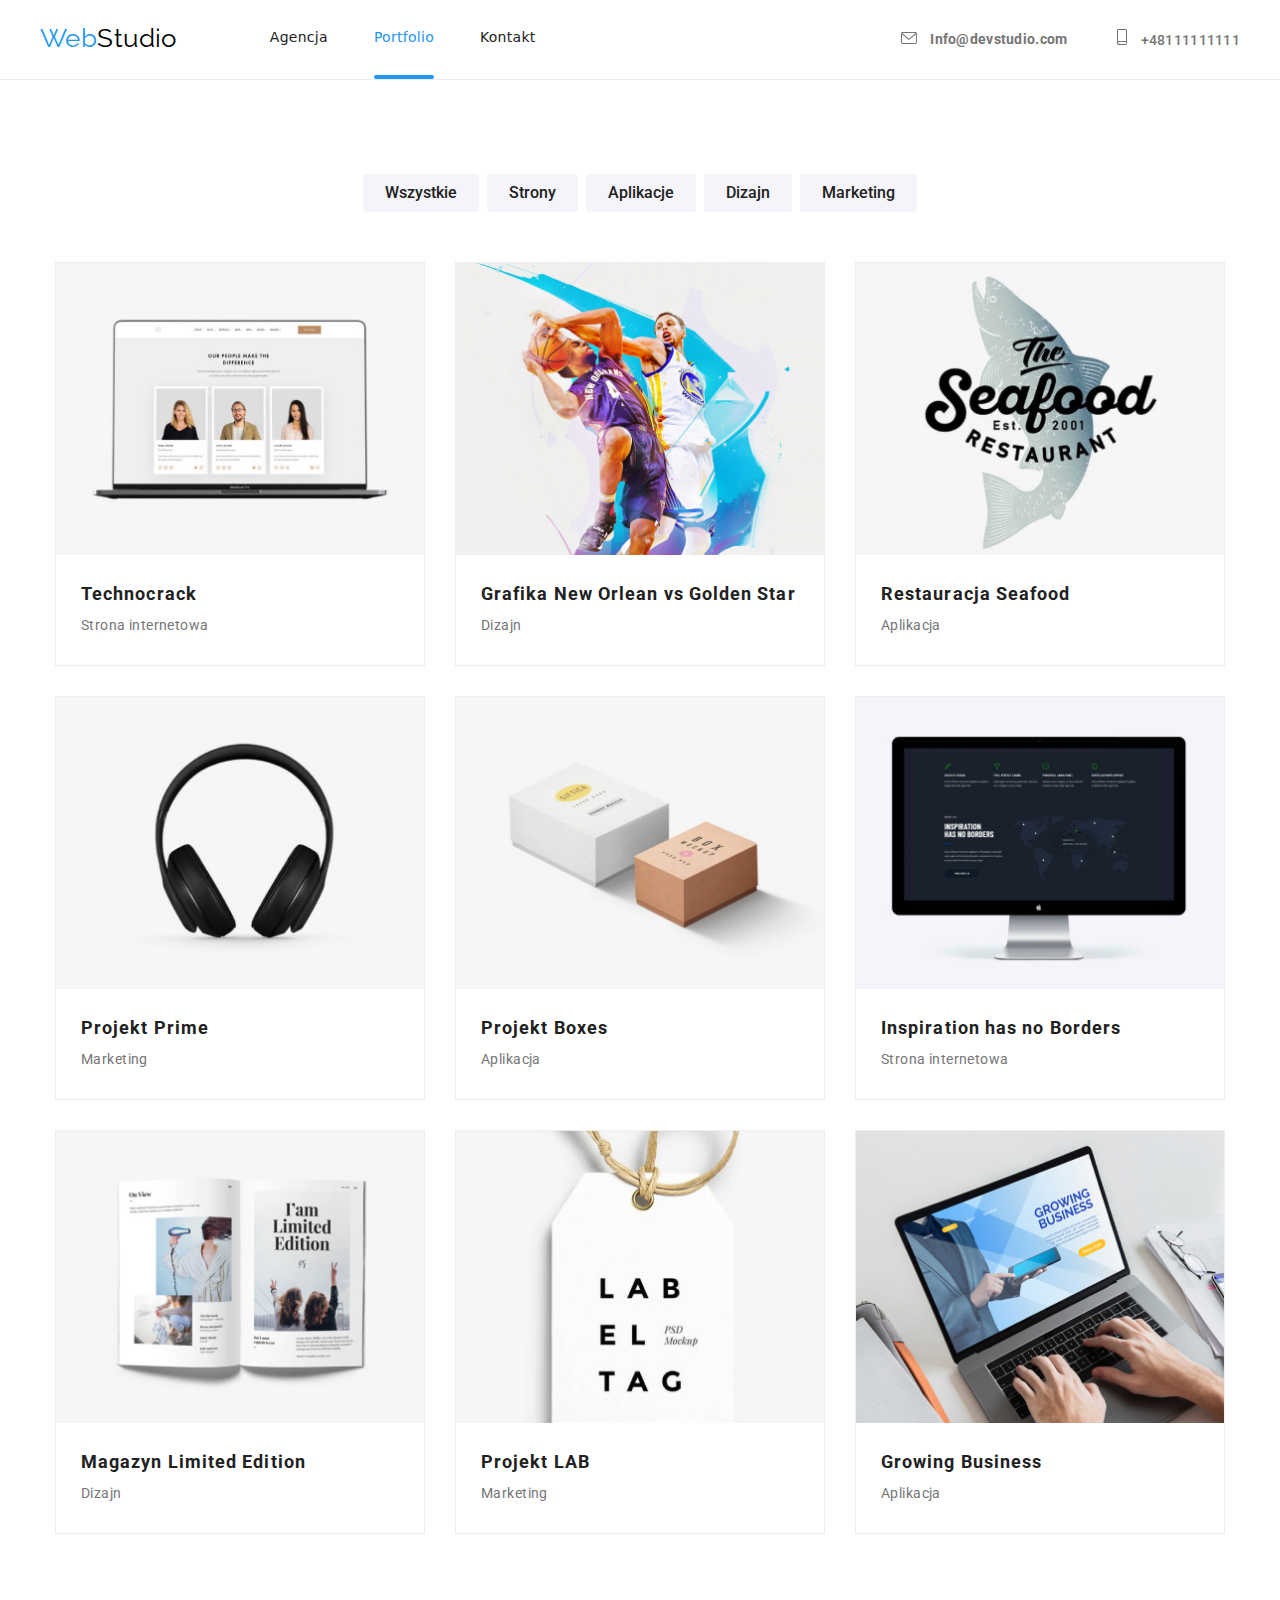
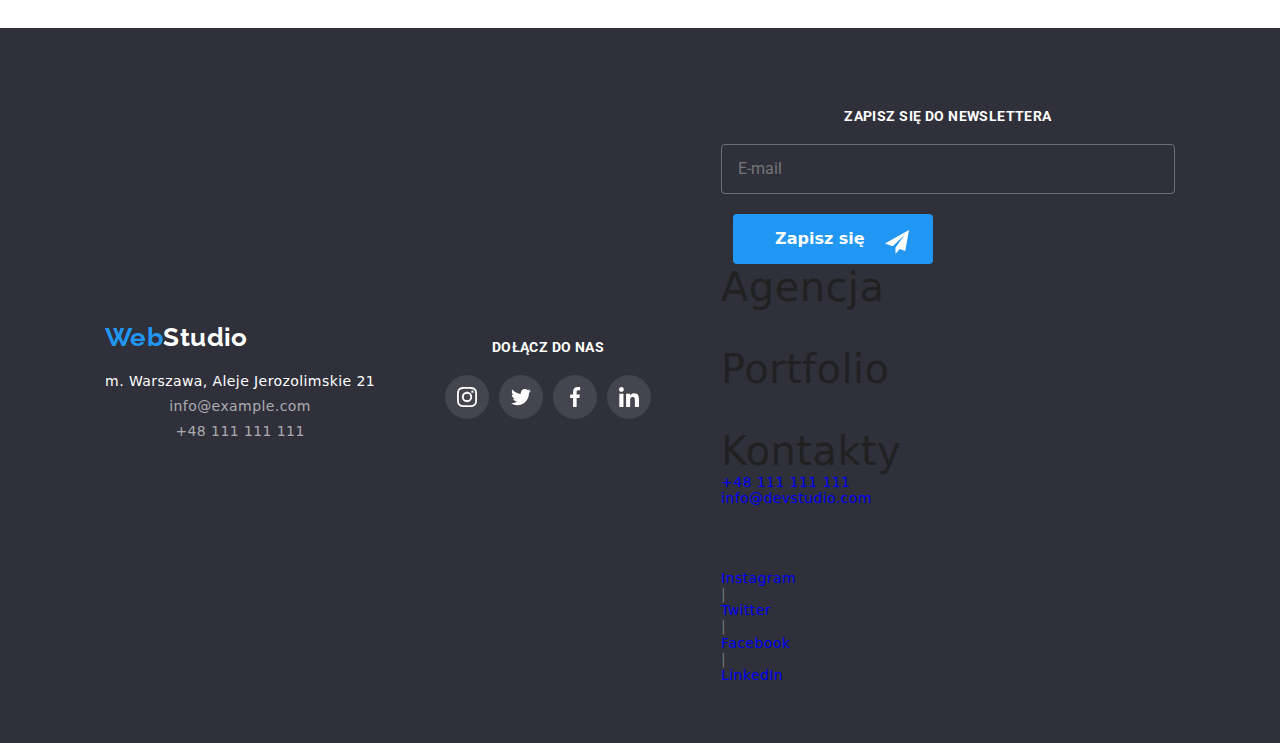
==== portfolio.html @ 3f510913 "upload" ====
<!DOCTYPE html>
<html lang="pl-PL">
  <head>
    <meta charset="UTF-8" />
    <meta http-equiv="X-UA-Compatible" content="IE=edge" />
    <meta name="viewport" content="width=device-width, initial-scale=1.0" />
  <link href="./public/css/main.min.css" rel="stylesheet" />
    <link href="./css/modern-normalize.css" rel="stylesheet" />
    <link
    href="https://fonts.googleapis.com/css2?family=Raleway:wght@700&family=Roboto:wght@400;500;700;900&display=swap"
    rel="stylesheet"
  />
  <link rel="preconnect" href="https://fonts.googleapis.com" />
    <link rel="preconnect" href="https://fonts.gstatic.com" crossorigin />
  
  <title>WebStudio</title>

</head>
<body>
  <div>
   <header class="container header">   
    <a href="index.html" class="header__logo"
      ><span class="header__logo-color">Web</span>Studio</a>
      <nav>
      <ul class="header__nav">
    <li>
      <a href="index.html" class="header__nav-color">Agencja</a>
     </li>
     <li>
      <a href="portfolio.html" class="header__nav-color header__active">Portfolio</a>
     </li>
     <li>
      <a href="kontakt.html" class="header__nav-color">Kontakt</a>
     </li>
    </ul>
  </nav>

   <ul class="header__contact">
    <li>
      <b>
        <a href="mailto:" Info@devstudio.com class="header__contact-color">
      <svg class="icon__logo"  width="16" height="12">
      <use xlink:href="./images/icons.svg#email-logo" >
      </use>
    </svg> Info@devstudio.com</a></b>
       </li>
       <li><a href=tel:+48111111111 class="header__contact-color">
        <svg class="icon__logo"  width="10" height="16" >
        <use xlink:href="./images/icons.svg#smartphone-logo"></use>
      </svg> +48111111111</a>
       </li>
    </ul>
 
    <button 
    class="header__mobile js-open-menu"
    aria-expanded="false"
    aria-controls="mobile-menu">
      <svg class="header__mobile-menu">
        <use
          xlink:href="./images/icons.svg#mobile-menu"
          width="24"
          height="16 "
        ></use>
      </svg>
    </button> 
  </div>
  </header>

<div class="header-line-border"></div>
      <main>
        <ul class="buttons">
            <li>
               <button type="button" class="buttons__style">Wszystkie</button>
            </li>
                <li>
                  <button type="button" class="buttons__style">Strony</button>
                 </li>
                 <li>
                  <button type="button" class="buttons__style">Aplikacje</button>
                 </li>
                 <li>
                  <button type="button" class="buttons__style">Dizajn</button>
                 </li>
                 <li>
                  <button type="button" class="buttons__style">Marketing</button>
                   </li>
                   </ul>
                  </div>
<div class="container">
  <ul class="project">
   <li class="project__item">
   <div class="description-hidden">
    <div class="description-slidein">
      <p>Technocrack jest popularną<br> platformą wykorzystywaną do<br> rozpowszechniania koronawirusa.<br>
         Firmy wykorzystują tę platformę do<br> celów szpiegowskich i ataków na<br> niezabezpieczone serwery<br>
          konkurencji </p>
    </div>
  </div>
    <img src=images/port1.jpg alt="technocrack" >
    <div class="project__style">
    <h4 class="project__name">Technocrack</h4>
            <p class="project__text">Strona internetowa</p></div>
  </li>
   <li class="project__item">
    <div class="description-hidden">
      <div class="description-slidein">
        <p>Technocrack jest popularną<br> platformą wykorzystywaną do<br> rozpowszechniania koronawirusa.<br>
           Firmy wykorzystują tę platformę do<br> celów szpiegowskich i ataków na<br> niezabezpieczone serwery<br>
            konkurencji </p>
      </div>
    </div>
    <img src=images/port2.jpg alt="grafika">
    <div class="project__style">
    <h4 class="project__name">Grafika New Orlean vs Golden Star</h4>
    <p class="project__text">Dizajn</p>
  </div>
  </li>
   <li class="project__item">
    <div class="description-hidden">
      <div class="description-slidein">
        <p>Technocrack jest popularną<br> platformą wykorzystywaną do<br> rozpowszechniania koronawirusa.<br>
           Firmy wykorzystują tę platformę do<br> celów szpiegowskich i ataków na<br> niezabezpieczone serwery<br>
            konkurencji </p>
      </div>
    </div>
    <img src=images/port3.jpg alt="restauracja">
    <div class="project__style">
    <h4 class="project__name">Restauracja Seafood</h4>
    <p class="project__text">Aplikacja<p></div>
  </li>
   <li class="project__item">
    <div class="description-hidden">
      <div class="description-slidein">
        <p>Technocrack jest popularną<br> platformą wykorzystywaną do<br> rozpowszechniania koronawirusa.<br>
           Firmy wykorzystują tę platformę do<br> celów szpiegowskich i ataków na<br> niezabezpieczone serwery<br>
            konkurencji </p>
      </div>
    </div>
    <img src=images/port4.jpg alt="project-prime">
    <div class="project__style">
    <h4 class="project__name">Projekt Prime</h4>
     <p class="project__text">Marketing</p></div>
  </li>
   <li class="project__item">
    <div class="description-hidden">
      <div class="description-slidein">
        <p>Technocrack jest popularną<br> platformą wykorzystywaną do<br> rozpowszechniania koronawirusa.<br>
           Firmy wykorzystują tę platformę do<br> celów szpiegowskich i ataków na<br> niezabezpieczone serwery<br>
            konkurencji </p>
      </div>
    </div>
    <img src=images/port5.jpg alt="project-box">
    <div class="project__style">
    <h4 class="project__name">Projekt Boxes</h4>
    <p class="project__text">Aplikacja</p></div>
  </li>
   <li class="project__item">
    <div class="description-hidden">
      <div class="description-slidein">
        <p>Technocrack jest popularną<br> platformą wykorzystywaną do<br> rozpowszechniania koronawirusa.<br>
           Firmy wykorzystują tę platformę do<br> celów szpiegowskich i ataków na<br> niezabezpieczone serwery<br>
            konkurencji </p>
      </div>
    </div>
    <img src=images/port6.jpg alt="inspiration">
    <div class="project__style">
    <h4 class="project__name">Inspiration has no Borders</h4>
    <p class="project__text">Strona internetowa</p></div>
  </li>
   <li class="project__item">
    <div class="description-hidden">
      <div class="description-slidein">
        <p>Technocrack jest popularną<br> platformą wykorzystywaną do<br> rozpowszechniania koronawirusa.<br>
           Firmy wykorzystują tę platformę do<br> celów szpiegowskich i ataków na<br> niezabezpieczone serwery<br>
            konkurencji </p>
      </div>
    </div>
    <img src=images/port7.jpg alt="magazyn">
    <div class="project__style">
    <h4  class="project__name">Magazyn Limited Edition</h4>
    <p class="project__text">Dizajn</p>
  </div>
  </li>
   <li class="project__item">
    <div class="description-hidden">
      <div class="description-slidein">
        <p>Technocrack jest popularną<br> platformą wykorzystywaną do<br> rozpowszechniania koronawirusa.<br>
           Firmy wykorzystują tę platformę do<br> celów szpiegowskich i ataków na<br> niezabezpieczone serwery<br>
            konkurencji </p>
      </div>
    </div>
    <img src=images/port8.jpg alt="project-lab">
    <div class="project__style">
    <h4 class="project__name">Projekt LAB</h4>
    <p class="project__text">Marketing<p></div>
  </li>
   <li class="project__item">
    <div class="description-hidden">
      <div class="description-slidein">
        <p>Technocrack jest popularną<br> platformą wykorzystywaną do<br> rozpowszechniania koronawirusa.<br>
           Firmy wykorzystują tę platformę do<br> celów szpiegowskich i ataków na<br> niezabezpieczone serwery<br>
            konkurencji </p>
      </div>
    </div>
    <img src=images/port9.jpg alt="bussines">
    <div class="project__style">
    <h4 class="project__name">Growing Business</h4>
    <p class="project__text">Aplikacja</p></div>
  </li>
  </ul>
</div>
</main>                   


<footer>
  <div class="container footer">
    <div>
  <a href="index.html" class="footer__logo"><span class="footer__logo-color">Web</span>Studio</a>
     <adress class="footer__adress">
      <p> m. Warszawa, Aleje Jerozolimskie 21</p>
      <ul class="footer__links">
    <li><a href="mailto:info@example.com" class="footer__link"> info@example.com</a></li>
    <li><a href=tel:+48111111111 class="footer__link">+48 111 111 111</a> </li>
  </ul>
  </adress> 
</div>

<div>
  <h4 class="footer__heading">Dołącz do nas</h4>
  <ul class="footer__icons">
    <li>
      <a href="#">
      <svg class="footer__icon">
        <use
          xlink:href="./images/icons.svg#instagram-logo"
          width="20"
          height="20"
          x="12"
          y="12"
        ></use>
      </svg>
      </a>
    </li>
    <li>
      <a href="#">
      <svg class="footer__icon">
        <use
          xlink:href="./images/icons.svg#twitter-logo"
          width="20"
          height="20"
          x="12"
          y="12"
        ></use>
      </svg>
    </a>
    </li>
    <li>
      <a href="#">
      <svg class="footer__icon">
        <use
          xlink:href="./images/icons.svg#facebook-logo"
          width="20"
          height="20"
          x="12"
          y="12"
        ></use>
      </svg>
    </a>
    </li>
    <li>
      <a href="#">
      <svg class="footer__icon">
        <use
          xlink:href="./images/icons.svg#linkin-logo"
          width="20"
          height="20"
          x="12"
          y="12"
        ></use>
      </svg>
    </a>
    </li>
  </ul>
</div>


<div>
  <h4 class="footer__heading"> Zapisz się do newslettera</h4>
  
  <input type="text" class="footer__sign-up" placeholder="E-mail" />
  <button type="submit" class="footer__button">
    Zapisz się
    <svg class="footer__button-icon">
      <use
        xlink:href="./images/icons.svg#send"
        width="24"
        height="24"
        x="20"
        y="0"
      ></use>
    </svg>
  </button>

  <ul class="mobile__menu">
    <li><a href="./index.html" class="mobile__menu-link">Agencja</a></li>
    <li><a href="./portfolio.html" class="mobile__menu-link">Portfolio</a></li>
    <li><a href="./contacts.html" class="mobile__menu-link">Kontakty</a></li>
  </ul>
  <div class="mobile__links">
    <ul class="mobile__contacts">
      <li><a href="tel:+48111111111" class="mobile__contacts-phone">+48 111 111 111</a></li>
      <li><a href="mailto:info@devstudio.com" class="mobile__contacts-email">info@devstudio.com</a></li>
    </ul>
    <ul class="mobile__socials">
      <li><a href="https://instagram.com" class="mobile__socials-link">Instagram</a></li>
      <li class="mobile__socials-link">|</li>
      <li><a href="https://twitter.com" class="mobile__socials-link">Twitter</a></li>
      <li class="mobile__socials-link">|</li>
      <li><a href="https://facebook.com" class="mobile__socials-link">Facebook</a></li>
      <li class="mobile__socials-link">|</li>
      <li><a href="https://linkedin.com" class="mobile__socials-link">LinkedIn</a></li>
    </ul> 
</div>
</div>

</footer>
<script defer src="js/mobile-menu.js"></script>
  </body>
</html>
---- public/css/main.min.css ----
*{margin:0;padding:0;list-style:none;text-decoration:none;-webkit-box-sizing:border-box;box-sizing:border-box}.header{display:-webkit-box;display:-ms-flexbox;display:flex;-webkit-box-align:center;-ms-flex-align:center;align-items:center;-webkit-box-pack:justify;-ms-flex-pack:justify;justify-content:space-between;padding:16px 23px 16px 15px}.header__logo{font-family:"Raleway",sans-serif;font-size:26px;color:#000}.header__logo-color{color:#2196f3}.header__nav{display:none}.header__contact{display:none}.header__mobile{display:-webkit-box;display:-ms-flexbox;display:flex;-webkit-box-align:center;-ms-flex-align:center;align-items:center;-webkit-box-pack:center;-ms-flex-pack:center;justify-content:center;background-color:#fff;border:none}.header__mobile-menu{width:24px;height:16px}.header__mobile:hover,.header__mobile:focus{fill:#2196f3}@media(min-width: 768px){.header{width:100%;display:-webkit-box;display:-ms-flexbox;display:flex;-webkit-box-orient:horizontal;-webkit-box-direction:normal;-ms-flex-direction:row;flex-direction:row;padding:26px 15px;-webkit-box-align:center;-ms-flex-align:center;align-items:center;-webkit-box-pack:justify;-ms-flex-pack:justify;justify-content:space-between;margin:0}.header__mobile{display:none}.header__nav{display:-webkit-box;display:-ms-flexbox;display:flex;-webkit-box-orient:horizontal;-webkit-box-direction:normal;-ms-flex-direction:row;flex-direction:row;-webkit-box-pack:justify;-ms-flex-pack:justify;justify-content:space-between;font-weight:500;letter-spacing:.02em;line-height:1.2;width:80%}.header__nav-color{color:#212121;-webkit-transition:250ms cubic-bezier(0.4, 0, 0.2, 1);transition:250ms cubic-bezier(0.4, 0, 0.2, 1)}.header__nav-color:hover,.header__nav-color :focus{color:#2196f3}.header__nav-size{width:40%}.header__active::after{content:"";display:block;width:100%;height:4px;bottom:0;left:0;background-color:#2196f3;-webkit-transform:translateY(40px);transform:translateY(40px);border-radius:2px}.header__active{color:#2196f3}.header__contact{display:-webkit-box;display:-ms-flexbox;display:flex;-webkit-box-orient:vertical;-webkit-box-direction:normal;-ms-flex-direction:column;flex-direction:column;font-weight:500;letter-spacing:.02em;line-height:1.2;gap:10px;font-family:"Roboto"}.header__contact-color{color:#757575;fill:#757575;-webkit-transition:250ms cubic-bezier(0.4, 0, 0.2, 1);transition:250ms cubic-bezier(0.4, 0, 0.2, 1)}.header__contact-color:hover{color:#2196f3;fill:#2196f3}.header__contact svg{margin:0 10px 0 0}}@media(min-width: 1200px){.header{display:-webkit-box;display:-ms-flexbox;display:flex;-webkit-box-orient:horizontal;-webkit-box-direction:normal;-ms-flex-direction:row;flex-direction:row;gap:93px;padding:24px 0 25px 0;-webkit-box-align:center;-ms-flex-align:center;align-items:center;-webkit-box-pack:center;-ms-flex-pack:center;justify-content:center}.header__mobile{display:none}.header__nav{display:-webkit-box;display:-ms-flexbox;display:flex;-webkit-box-orient:horizontal;-webkit-box-direction:normal;-ms-flex-direction:row;flex-direction:row;font-weight:500;letter-spacing:.02em;line-height:1.2;gap:46px;margin:0;width:254px}.header__nav-color{color:#212121;-webkit-transition:250ms cubic-bezier(0.4, 0, 0.2, 1);transition:250ms cubic-bezier(0.4, 0, 0.2, 1)}.header__nav-color:hover,.header__nav-color :focus{color:#2196f3}.header__active::after{content:"";display:block;width:100%;height:4px;bottom:0;left:0;background-color:#2196f3;-webkit-transform:translateY(30px);transform:translateY(30px);border-radius:2px}.header__active{color:#2196f3}.header__contact{display:-webkit-box;display:-ms-flexbox;display:flex;-webkit-box-orient:horizontal;-webkit-box-direction:normal;-ms-flex-direction:row;flex-direction:row;font-weight:500;-webkit-box-align:center;-ms-flex-align:center;align-items:center;-webkit-box-pack:center;-ms-flex-pack:center;justify-content:center;gap:50px;margin-left:auto;font-family:"Roboto"}}.section{background-image:url("https://raw.githubusercontent.com/SylwiaFlorek/goit-markup-hw-04/main/images/background.jpg");background-color:rgba(47,48,58,.4);background-blend-mode:difference;background-position:center;background-repeat:no-repeat;width:100%;background-size:cover}.section__container{display:-webkit-box;display:-ms-flexbox;display:flex;-webkit-box-pack:center;-ms-flex-pack:center;justify-content:center;-webkit-box-align:center;-ms-flex-align:center;align-items:center;-webkit-box-orient:vertical;-webkit-box-direction:normal;-ms-flex-direction:column;flex-direction:column;padding:118px 0;gap:30px}.section__heading{font-size:26px;color:#fff;letter-spacing:.06em;font-weight:900;text-align:center;line-height:1.364}.section__button{background-color:#2196f3;border-radius:4px;color:#fff;width:200px;height:50px;cursor:pointer;border:none;font-family:"Roboto",sans-serif;font-size:16px;font-weight:700;letter-spacing:.06em}.section__button:hover{background-color:#2196f3;cursor:pointer;-webkit-box-shadow:0px 1px 3px rgba(197,197,197,.12),0px 1px 1px #c5c5c5,0px 2px 1px rgba(197,197,197,.2);box-shadow:0px 1px 3px rgba(197,197,197,.12),0px 1px 1px #c5c5c5,0px 2px 1px rgba(197,197,197,.2)}.section__button:active{-webkit-box-shadow:inset 1px 1px 1px 1px rgba(0,0,0,.3);box-shadow:inset 1px 1px 1px 1px rgba(0,0,0,.3)}@media(min-width: 768px){.section{background-image:url("https://raw.githubusercontent.com/SylwiaFlorek/goit-markup-hw-04/main/images/background.jpg");background-color:rgba(47,48,58,.4);background-blend-mode:difference;background-position:center;background-repeat:no-repeat;width:100%;background-size:cover}.section__container{display:-webkit-box;display:-ms-flexbox;display:flex;-webkit-box-pack:center;-ms-flex-pack:center;justify-content:center;-webkit-box-align:center;-ms-flex-align:center;align-items:center;-webkit-box-orient:vertical;-webkit-box-direction:normal;-ms-flex-direction:column;flex-direction:column;padding:200px 0;gap:30px;width:100%}.section__heading{font-size:44px;color:#fff;letter-spacing:.06em;font-weight:900;text-align:center;line-height:1.364}.section__button{background-color:#2196f3;border-radius:4px;color:#fff;width:200px;height:50px;cursor:pointer;border:none;font-family:"Roboto",sans-serif;font-size:16px;font-weight:700;letter-spacing:.06em}.section__button:hover{background-color:#2196f3;cursor:pointer;-webkit-box-shadow:0px 1px 3px rgba(197,197,197,.12),0px 1px 1px #c5c5c5,0px 2px 1px rgba(197,197,197,.2);box-shadow:0px 1px 3px rgba(197,197,197,.12),0px 1px 1px #c5c5c5,0px 2px 1px rgba(197,197,197,.2)}.section__button:active{-webkit-box-shadow:inset 1px 1px 1px 1px rgba(0,0,0,.3);box-shadow:inset 1px 1px 1px 1px rgba(0,0,0,.3)}}@media(min-width: 1200px){.section{background-image:url("https://raw.githubusercontent.com/SylwiaFlorek/goit-markup-hw-04/main/images/background.jpg");background-color:rgba(47,48,58,.4);background-blend-mode:difference;background-position:center;background-repeat:no-repeat;width:100%;background-size:cover}.section__container{display:-webkit-box;display:-ms-flexbox;display:flex;-webkit-box-pack:center;-ms-flex-pack:center;justify-content:center;-webkit-box-align:center;-ms-flex-align:center;align-items:center;-webkit-box-orient:vertical;-webkit-box-direction:normal;-ms-flex-direction:column;flex-direction:column;padding:200px 0;gap:30px;width:100%}.section__heading{font-size:44px;color:#fff;letter-spacing:.06em;font-weight:900;text-align:center;line-height:1.364}.section__button{background-color:#2196f3;border-radius:4px;color:#fff;width:200px;height:50px;cursor:pointer;border:none;font-family:"Roboto",sans-serif;font-size:16px;font-weight:700;letter-spacing:.06em}.section__button:hover{background-color:#2196f3;cursor:pointer;-webkit-box-shadow:0px 1px 3px rgba(197,197,197,.12),0px 1px 1px #c5c5c5,0px 2px 1px rgba(197,197,197,.2);box-shadow:0px 1px 3px rgba(197,197,197,.12),0px 1px 1px #c5c5c5,0px 2px 1px rgba(197,197,197,.2)}.section__button:active{-webkit-box-shadow:inset 1px 1px 1px 1px rgba(0,0,0,.3);box-shadow:inset 1px 1px 1px 1px rgba(0,0,0,.3)}}@media(min-width: 480px){.lorem{display:-webkit-box;display:-ms-flexbox;display:flex;-webkit-box-orient:horizontal;-webkit-box-direction:normal;-ms-flex-direction:row;flex-direction:row;display:flex;-webkit-box-pack:center;-ms-flex-pack:center;justify-content:center;-webkit-box-align:center;-ms-flex-align:center;align-items:center;-ms-flex-direction:column;flex-direction:column;gap:30px;padding:60px 15px 60px 15px;justify-content:center;width:100%}.lorem>li{width:100%}.lorem__text{line-height:1.71;text-align:center}.lorem__icon{display:-webkit-box;display:-ms-flexbox;display:flex;-webkit-box-pack:center;-ms-flex-pack:center;justify-content:center;-webkit-box-align:center;-ms-flex-align:center;align-items:center;-webkit-box-orient:horizontal;-webkit-box-direction:normal;-ms-flex-direction:row;flex-direction:row;background-color:#f5f4fa;height:120px;width:100%;border-radius:4px;margin-bottom:30px}.lorem__heading{font-weight:700;color:#212121;font-size:14px;margin:0 0 10px 0;width:100%;text-align:center}}@media(min-width: 768px){.lorem{display:-webkit-box;display:-ms-flexbox;display:flex;-webkit-box-orient:horizontal;-webkit-box-direction:normal;-ms-flex-direction:row;flex-direction:row;gap:30px;padding:94px 0 0 0;-webkit-box-pack:center;-ms-flex-pack:center;justify-content:center;-ms-flex-wrap:wrap;flex-wrap:wrap}.lorem__text{line-height:1.71}.lorem__icon{display:-webkit-box;display:-ms-flexbox;display:flex;-webkit-box-pack:center;-ms-flex-pack:center;justify-content:center;-webkit-box-align:center;-ms-flex-align:center;align-items:center;-webkit-box-orient:horizontal;-webkit-box-direction:normal;-ms-flex-direction:row;flex-direction:row;background-color:#f5f4fa;height:120px;width:354px;border-radius:4px;margin-bottom:30px}.lorem>li{-ms-flex-preferred-size:calc((100% - 120px)/2);flex-basis:calc((100% - 120px)/2)}.lorem__heading{font-weight:700;color:#212121;font-size:14px;margin:0 0 10px 0}}@media(min-width: 1200px){.lorem{display:-webkit-box;display:-ms-flexbox;display:flex;-webkit-box-orient:horizontal;-webkit-box-direction:normal;-ms-flex-direction:row;flex-direction:row;gap:30px;padding:94px 0 0 0;-webkit-box-pack:center;-ms-flex-pack:center;justify-content:center}.lorem__text{line-height:1.71}.lorem__icon{display:-webkit-box;display:-ms-flexbox;display:flex;-webkit-box-pack:center;-ms-flex-pack:center;justify-content:center;-webkit-box-align:center;-ms-flex-align:center;align-items:center;-webkit-box-orient:horizontal;-webkit-box-direction:normal;-ms-flex-direction:row;flex-direction:row;background-color:#f5f4fa;height:120px;width:270px;border-radius:4px;margin-bottom:30px}.lorem>li{-ms-flex-preferred-size:calc((100% - 120px)/4);flex-basis:calc((100% - 120px)/4)}.lorem__heading{font-weight:700;color:#212121;font-size:14px;margin:0 0 10px 0}}@media(min-width: 480px){.block{display:-webkit-box;display:-ms-flexbox;display:flex;-webkit-box-pack:center;-ms-flex-pack:center;justify-content:center;-webkit-box-align:center;-ms-flex-align:center;align-items:center;-webkit-box-orient:vertical;-webkit-box-direction:normal;-ms-flex-direction:column;flex-direction:column;padding:60px 0;gap:50px}.block__heading{font-size:36px;color:#212121}.block__background{background-color:#f5f4fa}.mobile-hidden{display:none}}@media(min-width: 768px){.block{display:-webkit-box;display:-ms-flexbox;display:flex;-webkit-box-pack:center;-ms-flex-pack:center;justify-content:center;-webkit-box-align:center;-ms-flex-align:center;align-items:center;-webkit-box-orient:vertical;-webkit-box-direction:normal;-ms-flex-direction:column;flex-direction:column;padding:94px 0;gap:50px}.block__background{background-color:#f5f4fa}.block__heading{font-size:36px;color:#212121}.job{display:-webkit-box;display:-ms-flexbox;display:flex;-webkit-box-pack:center;-ms-flex-pack:center;justify-content:center;-webkit-box-align:center;-ms-flex-align:center;align-items:center;-webkit-box-orient:horizontal;-webkit-box-direction:normal;-ms-flex-direction:row;flex-direction:row;gap:30px}.job__item{height:294px;width:370px}.job__images{position:relative;margin:10px;border-radius:4px;overflow:hidden;-webkit-box-shadow:0px 2px 1px -1px rgba(0,0,0,.2),0px 1px 1px 0px rgba(0,0,0,.14),0px 1px 3px 0px rgba(0,0,0,.12);box-shadow:0px 2px 1px -1px rgba(0,0,0,.2),0px 1px 1px 0px rgba(0,0,0,.14),0px 1px 3px 0px rgba(0,0,0,.12)}}@media(min-width: 1200px){.block{display:-webkit-box;display:-ms-flexbox;display:flex;-webkit-box-pack:center;-ms-flex-pack:center;justify-content:center;-webkit-box-align:center;-ms-flex-align:center;align-items:center;-webkit-box-orient:vertical;-webkit-box-direction:normal;-ms-flex-direction:column;flex-direction:column;padding:94px 0;gap:50px}.block__background{background-color:#f5f4fa}.block__heading{font-family:"Roboto",sans-serif;font-size:36px;padding-bottom:50px;text-align:center;font-size:700;color:#212121}.mobile-hidden{display:-webkit-box;display:-ms-flexbox;display:flex}.job{display:-webkit-box;display:-ms-flexbox;display:flex;-webkit-box-pack:center;-ms-flex-pack:center;justify-content:center;-webkit-box-align:center;-ms-flex-align:center;align-items:center;-webkit-box-orient:horizontal;-webkit-box-direction:normal;-ms-flex-direction:row;flex-direction:row;gap:30px;padding-left:0}.job__item{list-style-type:none;width:370px;height:294px;display:-webkit-box;display:-ms-flexbox;display:flex}.job__images{height:294px;width:370px}.job__images>.job__text{color:#fff;font-weight:700;background-color:rgba(47,48,58,.8);height:70px;text-align:center;position:relative;text-transform:uppercase;padding:27px 0;top:-72px}img{display:block;max-width:100%;height:auto}}.social{background-color:#f5f4fa;padding:94px 0}.social__list{display:-webkit-box;display:-ms-flexbox;display:flex;-webkit-box-pack:center;-ms-flex-pack:center;justify-content:center;-webkit-box-align:center;-ms-flex-align:center;align-items:center;-webkit-box-orient:vertical;-webkit-box-direction:normal;-ms-flex-direction:column;flex-direction:column;gap:30px;padding:0 15px}.social__item{width:450px;height:460px}.social__images{display:-webkit-box;display:-ms-flexbox;display:flex;-webkit-box-pack:center;-ms-flex-pack:center;justify-content:center;-webkit-box-align:center;-ms-flex-align:center;align-items:center;-webkit-box-orient:vertical;-webkit-box-direction:normal;-ms-flex-direction:column;flex-direction:column;text-align:center;background-color:#fff;-webkit-box-shadow:0px 1px 3px rgba(0,0,0,.12),0px 1px 1px rgba(0,0,0,.14),0px 2px 1px rgba(0,0,0,.2);box-shadow:0px 1px 3px rgba(0,0,0,.12),0px 1px 1px rgba(0,0,0,.14),0px 2px 1px rgba(0,0,0,.2);border-radius:0px 0px 4px 4px}.social__name{margin:30px 0 10px 0;line-height:1.1875;font-size:16px;font-weight:500;color:#212121}.social__text{line-height:1.1875;font-size:16px;margin:0 0 16px 0}.social__icons{display:-webkit-box;display:-ms-flexbox;display:flex;gap:10px;margin-bottom:30px}.social__icon{width:44px;height:44px;background-color:#fff;border-radius:50%;fill:#afb1b8;-webkit-transition:250ms cubic-bezier(0.4, 0, 0.2, 1);transition:250ms cubic-bezier(0.4, 0, 0.2, 1)}.social__icon:hover,.social__icon :focus{background-color:#2196f3;fill:#fff;cursor:pointer}@media(min-width: 768px){.social{background-color:#f5f4fa;padding:94px 0}.social__list{display:-webkit-box;display:-ms-flexbox;display:flex;-webkit-box-pack:center;-ms-flex-pack:center;justify-content:center;-webkit-box-align:center;-ms-flex-align:center;align-items:center;-webkit-box-orient:horizontal;-webkit-box-direction:normal;-ms-flex-direction:row;flex-direction:row;gap:30px;-ms-flex-wrap:wrap;flex-wrap:wrap}.social__images{display:-webkit-box;display:-ms-flexbox;display:flex;-webkit-box-pack:center;-ms-flex-pack:center;justify-content:center;-webkit-box-align:center;-ms-flex-align:center;align-items:center;-webkit-box-orient:vertical;-webkit-box-direction:normal;-ms-flex-direction:column;flex-direction:column;text-align:center;background-color:#fff;-webkit-box-shadow:0px 1px 3px rgba(0,0,0,.12),0px 1px 1px rgba(0,0,0,.14),0px 2px 1px rgba(0,0,0,.2);box-shadow:0px 1px 3px rgba(0,0,0,.12),0px 1px 1px rgba(0,0,0,.14),0px 2px 1px rgba(0,0,0,.2);border-radius:0px 0px 4px 4px;width:354px}.social__item{width:354px;height:374px}.social__name{margin:30px 0 10px 0;line-height:1.1875;font-size:16px;font-weight:500;color:#212121}.social__text{line-height:1.1875;font-size:16px;margin:0 0 16px 0}.social__icons{display:-webkit-box;display:-ms-flexbox;display:flex;gap:10px;margin-bottom:30px}.social__icon{width:44px;height:44px;background-color:#fff;border-radius:50%;fill:#afb1b8;-webkit-transition:250ms cubic-bezier(0.4, 0, 0.2, 1);transition:250ms cubic-bezier(0.4, 0, 0.2, 1)}.social__icon:hover,.social__icon :focus{background-color:#2196f3;fill:#fff;cursor:pointer}}@media(min-width: 1200px){.social{background-color:#f5f4fa;padding:94px 0}.social__list{display:-webkit-box;display:-ms-flexbox;display:flex;-webkit-box-pack:center;-ms-flex-pack:center;justify-content:center;-webkit-box-align:center;-ms-flex-align:center;align-items:center;-webkit-box-orient:horizontal;-webkit-box-direction:normal;-ms-flex-direction:row;flex-direction:row;gap:30px}.social__item{width:270px;height:260px}.social__images{display:-webkit-box;display:-ms-flexbox;display:flex;-webkit-box-pack:center;-ms-flex-pack:center;justify-content:center;-webkit-box-align:center;-ms-flex-align:center;align-items:center;-webkit-box-orient:vertical;-webkit-box-direction:normal;-ms-flex-direction:column;flex-direction:column;text-align:center;width:270px;background-color:#fff;-webkit-box-shadow:0px 1px 3px rgba(0,0,0,.12),0px 1px 1px rgba(0,0,0,.14),0px 2px 1px rgba(0,0,0,.2);box-shadow:0px 1px 3px rgba(0,0,0,.12),0px 1px 1px rgba(0,0,0,.14),0px 2px 1px rgba(0,0,0,.2);border-radius:0px 0px 4px 4px}.social__name{margin:30px 0 10px 0;line-height:1.1875;font-size:16px;font-weight:500;color:#212121}.social__text{line-height:1.1875;font-size:16px;margin:0 0 16px 0}.social__icons{display:-webkit-box;display:-ms-flexbox;display:flex;gap:10px;margin-bottom:30px}.social__icon{width:44px;height:44px;background-color:#fff;border-radius:50%;fill:#afb1b8;-webkit-transition:250ms cubic-bezier(0.4, 0, 0.2, 1);transition:250ms cubic-bezier(0.4, 0, 0.2, 1)}.social__icon:hover,.social__icon :focus{background-color:#2196f3;fill:#fff;cursor:pointer}}.client{display:-webkit-box;display:-ms-flexbox;display:flex;-webkit-box-pack:center;-ms-flex-pack:center;justify-content:center;-webkit-box-align:center;-ms-flex-align:center;align-items:center;-webkit-box-orient:horizontal;-webkit-box-direction:normal;-ms-flex-direction:row;flex-direction:row;-ms-flex-wrap:wrap;flex-wrap:wrap;gap:30px}.client__logo{border-radius:4px;border:#afb1b8 solid 1px;width:210px;height:92px;fill:#afb1b8;-webkit-transition:250ms cubic-bezier(0.4, 0, 0.2, 1);transition:250ms cubic-bezier(0.4, 0, 0.2, 1)}.client__logo:hover,.client__logo :focus{fill:#2196f3;border:#2196f3 solid 1px}@media(min-width: 768px){.client{display:-webkit-box;display:-ms-flexbox;display:flex;-webkit-box-pack:center;-ms-flex-pack:center;justify-content:center;-webkit-box-align:center;-ms-flex-align:center;align-items:center;-webkit-box-orient:horizontal;-webkit-box-direction:normal;-ms-flex-direction:row;flex-direction:row;gap:30px}.client__logo{border-radius:4px;border:#afb1b8 solid 1px;width:226px;height:92px;fill:#afb1b8;-webkit-transition:250ms cubic-bezier(0.4, 0, 0.2, 1);transition:250ms cubic-bezier(0.4, 0, 0.2, 1)}.client__logo:hover,.client__logo :focus{fill:#2196f3;border:#2196f3 solid 1px}}@media(min-width: 1200px){.client{display:-webkit-box;display:-ms-flexbox;display:flex;-webkit-box-orient:horizontal;-webkit-box-direction:normal;-ms-flex-direction:row;flex-direction:row;gap:30px}.client__logo{border-radius:4px;border:#afb1b8 solid 1px;width:170px;height:92px;fill:#afb1b8;-webkit-transition:250ms cubic-bezier(0.4, 0, 0.2, 1);transition:250ms cubic-bezier(0.4, 0, 0.2, 1)}.client__logo:hover,.client__logo :focus{fill:#2196f3;border:#2196f3 solid 1px}}footer{background-color:#2f303a;width:100%}.footer{display:-webkit-box;display:-ms-flexbox;display:flex;-webkit-box-pack:center;-ms-flex-pack:center;justify-content:center;-webkit-box-align:center;-ms-flex-align:center;align-items:center;-webkit-box-orient:vertical;-webkit-box-direction:normal;-ms-flex-direction:column;flex-direction:column;gap:60px;padding:60px 0}.footer__container{-webkit-box-orient:vertical;-webkit-box-direction:normal;-ms-flex-direction:column;flex-direction:column;-webkit-box-align:center;-ms-flex-align:center;align-items:center;-webkit-box-pack:center;-ms-flex-pack:center;justify-content:center;text-align:center}.footer__logo{font-family:"Raleway",sans-serif;font-size:24px;font-weight:700;color:#fff;line-height:1.193}.footer__logo-color{color:#2196f3}.footer__adress p{font-style:normal;color:#fff;margin:20px 0 0 0;text-align:center}.footer__links li{display:-webkit-box;display:-ms-flexbox;display:flex;-webkit-box-orient:vertical;-webkit-box-direction:normal;-ms-flex-direction:column;flex-direction:column;gap:9px;margin:9px 0;text-align:center}.footer__link{color:rgba(255,255,255,.6);-webkit-transition:250ms cubic-bezier(0.4, 0, 0.2, 1);transition:250ms cubic-bezier(0.4, 0, 0.2, 1)}.footer__link__link:hover{color:#2196f3}.footer__heading{text-align:center;font-weight:700;font-size:14px;color:#fff;text-transform:uppercase;margin:0 0 20px 0px}.footer__icons{display:-webkit-box;display:-ms-flexbox;display:flex;gap:10px}.footer__icon{width:44px;height:44px;background-color:rgba(255,255,255,.1019607843);border-radius:50%;fill:#fff;-webkit-transition:250ms cubic-bezier(0.4, 0, 0.2, 1);transition:250ms cubic-bezier(0.4, 0, 0.2, 1)}.footer__icon:hover,.footer __icon :focus{background-color:#2196f3;fill:#fff;cursor:pointer}.footer__sign-up{background-color:rgba(0,0,0,0);border:solid rgba(255,255,255,.3) 1px;border-radius:4px;width:358px;height:50px;color:rgba(255,255,255,.6);padding:16px;font-family:"Roboto",sans-serif;font-size:16px}.footer__button{background-color:#2196f3;color:#fff;width:200px;height:50px;-webkit-box-align:center;-ms-flex-align:center;align-items:center;font-size:16px;font-weight:700;border-radius:4px;border-style:none;margin-left:12px;text-align:left;padding-left:42px;cursor:pointer}.footer__button-icon{fill:#fff;position:absolute;width:50px;height:24px}@media(min-width: 768px){.footer{display:-webkit-box;display:-ms-flexbox;display:flex;-webkit-box-pack:center;-ms-flex-pack:center;justify-content:center;-webkit-box-align:center;-ms-flex-align:center;align-items:center;-webkit-box-orient:horizontal;-webkit-box-direction:normal;-ms-flex-direction:row;flex-direction:row;-ms-flex-wrap:wrap;flex-wrap:wrap;gap:60px;padding:60px 0}.footer__container{-webkit-box-orient:vertical;-webkit-box-direction:normal;-ms-flex-direction:column;flex-direction:column;-webkit-box-align:center;-ms-flex-align:center;align-items:center;-webkit-box-pack:center;-ms-flex-pack:center;justify-content:center;text-align:center}.footer__logo{font-family:"Raleway",sans-serif;font-size:"Raleway",sans-serif;font-weight:700;color:#fff;line-height:1.193}.footer__logo-color{color:#2196f3}.footer__adress p{font-style:normal;color:#fff;margin:20px 0 0 0;text-align:center}.footer__links li{text-align:center;display:-webkit-box;display:-ms-flexbox;display:flex;-webkit-box-orient:vertical;-webkit-box-direction:normal;-ms-flex-direction:column;flex-direction:column;gap:9px;margin:9px 0}.footer__link{color:rgba(255,255,255,.6);-webkit-transition:250ms cubic-bezier(0.4, 0, 0.2, 1);transition:250ms cubic-bezier(0.4, 0, 0.2, 1)}.footer__link:hover{color:#2196f3}.footer__heading{font-family:"Roboto",sans-serif;font-weight:700;font-size:14px;color:#fff;text-transform:uppercase;margin:0 0 20px 0px}.footer__icons{display:-webkit-box;display:-ms-flexbox;display:flex;gap:10px}.footer__icon{width:44px;height:44px;background-color:rgba(255,255,255,.1019607843);border-radius:50%;fill:#fff;-webkit-transition:250ms cubic-bezier(0.4, 0, 0.2, 1);transition:250ms cubic-bezier(0.4, 0, 0.2, 1)}.footer__icon:hover,.footer __icon :focus{background-color:#2196f3;fill:#fff;cursor:pointer}.footer__sign-up{background-color:rgba(0,0,0,0);border:solid rgba(255,255,255,.3) 1px;border-radius:4px;width:100%;height:50px;color:rgba(255,255,255,.6);padding:16px;font-family:"Roboto",sans-serif;font-size:16px}.footer__button{background-color:#2196f3;color:#fff;width:200px;height:50px;-webkit-box-align:center;-ms-flex-align:center;align-items:center;font-size:16px;font-weight:700;border-radius:4px;border-style:none;margin-left:12px;text-align:left;padding-left:42px;margin:20px 0 0 0;cursor:pointer}.footer__button-icon{fill:#fff;position:absolute;width:50px;height:24px}}@media(min-width: 1200px){.footer{display:-webkit-box;display:-ms-flexbox;display:flex;-webkit-box-orient:horizontal;-webkit-box-direction:normal;-ms-flex-direction:row;flex-direction:row;-webkit-box-pack:center;-ms-flex-pack:center;justify-content:center;gap:70px}.footer__logo{font-family:"Raleway",sans-serif;font-size:26px;font-weight:700;color:#fff;line-height:1.193}.footer__logo-color{color:#2196f3}.footer__adress p{font-style:normal;color:#fff;padding:0}.footer__links li{display:-webkit-box;display:-ms-flexbox;display:flex;-webkit-box-orient:vertical;-webkit-box-direction:normal;-ms-flex-direction:column;flex-direction:column;gap:9px;margin:9px 0}.footer__link{color:rgba(255,255,255,.6);-webkit-transition:250ms cubic-bezier(0.4, 0, 0.2, 1);transition:250ms cubic-bezier(0.4, 0, 0.2, 1)}.footer__link:hover{color:#2196f3}.footer__heading{font-family:"Roboto",sans-serif;font-weight:700;font-size:14px;color:#fff;text-transform:uppercase;margin:20px 0 20px 0px}.footer__icons{display:-webkit-box;display:-ms-flexbox;display:flex;gap:10px;margin-bottom:30px}.footer__icon{width:44px;height:44px;background-color:rgba(255,255,255,.1019607843);border-radius:50%;fill:#fff;-webkit-transition:250ms cubic-bezier(0.4, 0, 0.2, 1);transition:250ms cubic-bezier(0.4, 0, 0.2, 1)}.footer__icon:hover,.footer __icon :focus{background-color:#2196f3;fill:#fff;cursor:pointer}.footer__sign-up{background-color:rgba(0,0,0,0);border:solid rgba(255,255,255,.3) 1px;border-radius:4px;width:100%;height:50px;color:rgba(255,255,255,.6);padding:16px;font-family:"Roboto",sans-serif;font-size:16px}.footer__button{background-color:#2196f3;color:#fff;width:200px;height:50px;-webkit-box-align:center;-ms-flex-align:center;align-items:center;font-size:16px;font-weight:700;border-radius:4px;border-style:none;margin-left:12px;text-align:left;padding-left:42px;cursor:pointer}.footer__button-icon{fill:#fff;position:absolute;width:50px;height:24px}}.header-line-border{border-bottom:#ececec solid 1px}.buttons .filters{display:-webkit-box;display:-ms-flexbox;display:flex;-webkit-box-pack:start;-ms-flex-pack:start;justify-content:start;-ms-flex-wrap:wrap;flex-wrap:wrap;gap:8px;margin:94px 0 0 0;padding:0 15px}.buttons .filters__style{background-color:#f5f4fa;border-width:0;height:38px;font-size:16px;font-weight:500;line-height:1.625;border-radius:3px;padding:6px 33px;font-family:"Roboto";-webkit-transition:250ms cubic-bezier(0.4, 0, 0.2, 1);transition:250ms cubic-bezier(0.4, 0, 0.2, 1)}.buttons .filters__style:focus,.buttons .filters__style:hover{-webkit-box-shadow:0px 3px 1px rgba(0,0,0,.1),0px 1px 2px rgba(0,0,0,.08),0px 2px 2px rgba(0,0,0,.12);box-shadow:0px 3px 1px rgba(0,0,0,.1),0px 1px 2px rgba(0,0,0,.08),0px 2px 2px rgba(0,0,0,.12);background-color:#2196f3;color:#fff;cursor:pointer}.buttons .project{display:-webkit-box;display:-ms-flexbox;display:flex;-webkit-box-pack:center;-ms-flex-pack:center;justify-content:center;-webkit-box-align:center;-ms-flex-align:center;align-items:center;-webkit-box-orient:vertical;-webkit-box-direction:normal;-ms-flex-direction:column;flex-direction:column;gap:30px;-ms-flex-wrap:wrap;flex-wrap:wrap;margin:50px 0;padding:0 15px}.buttons .project__item{border:#eee solid 1px;-ms-flex-preferred-size:calc((100% - 90px)/3);flex-basis:calc((100% - 90px)/3);height:404px;margin:0;-webkit-transition:250ms cubic-bezier(0.4, 0, 0.2, 1);transition:250ms cubic-bezier(0.4, 0, 0.2, 1);width:100%}.buttons .project__item:hover .description-slidein{-webkit-transform:translateY(0);transform:translateY(0)}.buttons .project__item:hover:hover,.buttons .project__item:hover :focus>li{-webkit-box-shadow:0px 1px 1px rgba(0,0,0,.12),0px 4px 4px rgba(0,0,0,.06),1px 4px 6px rgba(0,0,0,.16);box-shadow:0px 1px 1px rgba(0,0,0,.12),0px 4px 4px rgba(0,0,0,.06),1px 4px 6px rgba(0,0,0,.16)}.buttons .project__item img{max-width:790px;min-width:450px;width:100%;height:294px}.buttons .project__name{color:#212121;font-size:18px;font-weight:700;letter-spacing:.06em;line-height:2;margin:20px 0 4px 24px}.buttons .project__style{border:rgba(0,0,0,0) solid 1px}.buttons .project__text{line-height:1.88;font-size:14px;margin:0 24px 20px 24px}.buttons .style-line{border-bottom:#f5f4fa solid 1px}.buttons .description-hidden{width:448px;position:absolute;overflow:hidden}.buttons .description-slidein{-webkit-transition:250ms cubic-bezier(0.4, 0, 0.2, 1);transition:250ms cubic-bezier(0.4, 0, 0.2, 1);-webkit-transform:translateY(100%);transform:translateY(100%);background-color:rgba(33,150,243,.9);display:inline-block;position:relative;width:448px;height:294px;color:#fff;font-size:18px;line-height:1.6;padding-left:24px;padding-top:20px}@media(min-width: 768px){.header-line-border{border-bottom:#ececec solid 1px}.buttons{display:-webkit-box;display:-ms-flexbox;display:flex;-webkit-box-pack:center;-ms-flex-pack:center;justify-content:center;-ms-flex-wrap:wrap;flex-wrap:wrap;gap:8px;margin:94px 0 0 0;padding:0 15px}.buttons__style{background-color:#f5f4fa;border-width:0;height:38px;font-size:16px;font-weight:500;line-height:1.625;border-radius:3px;padding:6px 33px;font-family:"Roboto";-webkit-transition:250ms cubic-bezier(0.4, 0, 0.2, 1);transition:250ms cubic-bezier(0.4, 0, 0.2, 1)}.buttons__style:focus,.buttons__style:hover{-webkit-box-shadow:0px 3px 1px rgba(0,0,0,.1),0px 1px 2px rgba(0,0,0,.08),0px 2px 2px rgba(0,0,0,.12);box-shadow:0px 3px 1px rgba(0,0,0,.1),0px 1px 2px rgba(0,0,0,.08),0px 2px 2px rgba(0,0,0,.12);background-color:#2196f3;color:#fff;cursor:pointer}.project{display:-webkit-box;display:-ms-flexbox;display:flex;-webkit-box-pack:center;-ms-flex-pack:center;justify-content:center;-webkit-box-align:center;-ms-flex-align:center;align-items:center;-webkit-box-orient:horizontal;-webkit-box-direction:normal;-ms-flex-direction:row;flex-direction:row;gap:30px;-ms-flex-wrap:wrap;flex-wrap:wrap;margin:50px 0}.project__item{border:#eee solid 1px;height:440px;margin:0;-webkit-transition:250ms cubic-bezier(0.4, 0, 0.2, 1);transition:250ms cubic-bezier(0.4, 0, 0.2, 1);width:354px}.project__item:hover .description-slidein{-webkit-transform:translateY(0);transform:translateY(0)}.project__item:hover:hover,.project__item:hover :focus>li{-webkit-box-shadow:0px 1px 1px rgba(0,0,0,.12),0px 4px 4px rgba(0,0,0,.06),1px 4px 6px rgba(0,0,0,.16);box-shadow:0px 1px 1px rgba(0,0,0,.12),0px 4px 4px rgba(0,0,0,.06),1px 4px 6px rgba(0,0,0,.16)}.projectimg{max-width:450px;min-width:354px;width:100%;height:294px}.project__name{color:#212121;font-size:18px;font-weight:700;letter-spacing:.06em;line-height:2;margin:20px 0 4px 24px}.project__style{border:rgba(0,0,0,0) solid 1px}.project__text{line-height:1.88;font-size:14px;margin:0 24px 20px 24px}.style-line{border-bottom:#f5f4fa solid 1px}.description-hidden{width:354px;position:absolute;overflow:hidden}.description-slidein{-webkit-transition:250ms cubic-bezier(0.4, 0, 0.2, 1);transition:250ms cubic-bezier(0.4, 0, 0.2, 1);-webkit-transform:translateY(100%);transform:translateY(100%);background-color:rgba(33,150,243,.9);display:inline-block;position:relative;width:354px;height:294px;color:#fff;font-size:18px;line-height:1.6;padding-left:24px;padding-top:20px}}@media(min-width: 1200px){.header-line-border{border-bottom:#ececec solid 1px}.buttons{display:-webkit-box;display:-ms-flexbox;display:flex;-webkit-box-pack:center;-ms-flex-pack:center;justify-content:center;gap:8px;margin:94px 0 0 0}.buttons__style{background-color:#f5f4fa;border-width:0;color:#212121;height:38px;font-size:16px;font-weight:500;line-height:1.625;border-radius:4px;padding:6px 22px;font-family:"Roboto";border-style:none;cursor:pointer;-webkit-transition:250ms cubic-bezier(0.4, 0, 0.2, 1);transition:250ms cubic-bezier(0.4, 0, 0.2, 1)}.buttons__style:focus,.buttons__style:hover{-webkit-box-shadow:0px 3px 1px rgba(0,0,0,.1),0px 1px 2px rgba(0,0,0,.08),0px 2px 2px rgba(0,0,0,.12);box-shadow:0px 3px 1px rgba(0,0,0,.1),0px 1px 2px rgba(0,0,0,.08),0px 2px 2px rgba(0,0,0,.12);background-color:#2196f3;color:#fff;cursor:pointer;-webkit-transition:250ms cubic-bezier(0.4, 0, 0.2, 1);transition:250ms cubic-bezier(0.4, 0, 0.2, 1)}.project{display:-webkit-box;display:-ms-flexbox;display:flex;-webkit-box-pack:center;-ms-flex-pack:center;justify-content:center;-webkit-box-align:center;-ms-flex-align:center;align-items:center;-webkit-box-orient:horizontal;-webkit-box-direction:normal;-ms-flex-direction:row;flex-direction:row;gap:30px;-ms-flex-wrap:wrap;flex-wrap:wrap;margin-top:50px;margin-bottom:94px}.project__item{border:#eee solid 1px;-ms-flex-preferred-size:calc((100% - 90px)/3);flex-basis:calc((100% - 90px)/3);height:404px;margin:0;-webkit-transition:250ms cubic-bezier(0.4, 0, 0.2, 1);transition:250ms cubic-bezier(0.4, 0, 0.2, 1)}.project__item:hover .description-slidein{-webkit-transform:translateY(0);transform:translateY(0)}.project__item:hover:hover,.project__item:hover :focus>li{-webkit-box-shadow:0px 1px 1px rgba(0,0,0,.12),0px 4px 4px rgba(0,0,0,.06),1px 4px 6px rgba(0,0,0,.16);box-shadow:0px 1px 1px rgba(0,0,0,.12),0px 4px 4px rgba(0,0,0,.06),1px 4px 6px rgba(0,0,0,.16)}.project__name{color:#212121;font-family:"Roboto";font-size:18px;font-weight:700;letter-spacing:.06em;line-height:2;margin:20px 0 0 0}.project__style{border:rgba(0,0,0,0) solid 1px;padding-left:24px}.project__text{font-family:"Roboto";line-height:1.88;font-size:14px;margin:0 0 20px 0;padding:0 auto}.style-line{border-bottom:#f5f4fa solid 1px}.description-hidden{width:372px;position:absolute;overflow:hidden}.description-slidein{-webkit-transition:250ms cubic-bezier(0.4, 0, 0.2, 1);transition:250ms cubic-bezier(0.4, 0, 0.2, 1);-webkit-transform:translateY(100%);transform:translateY(100%);background-color:rgba(33,150,243,.9);display:inline-block;position:relative;width:372px;height:294px;color:#fff;font-size:18px;line-height:1.6;padding-left:24px;padding-top:20px;cursor:pointer}}.backdrop{left:0;top:0;width:100%;height:100%;background-color:rgba(0,0,0,.2);position:fixed;-webkit-transition:all 250ms ease-in;transition:all 250ms ease-in}.is-hidden{visibility:hidden;opacity:0;pointer-events:none;-webkit-transition:all 250ms ease-in;transition:all 250ms ease-in}.modal{position:absolute;top:50%;left:50%;-webkit-transform:translate(-50%, -50%);transform:translate(-50%, -50%);width:450px;min-height:581px;background-color:#fff;-webkit-box-align:center;-ms-flex-align:center;align-items:center;display:-webkit-box;display:-ms-flexbox;display:flex;-webkit-box-orient:vertical;-webkit-box-direction:normal;-ms-flex-direction:column;flex-direction:column;font-size:12px;gap:10px;color:#757575}.modal__close-button{position:absolute;top:8px;right:8px;background-color:#fff;border:1px solid rgba(0,0,0,.1);border-radius:50%;cursor:pointer;width:30px;height:30px}.modal__header{font-size:20px;font-weight:700;line-height:1.172;color:#212121;margin:40px 0 20px 0;width:370px;text-align:center}.modal__hover:hover>.modal__input,.modal__hover:focus>.modal__input{border:#2196f3 1px solid;-webkit-box-shadow:none;box-shadow:none;outline:none}.modal__hover:hover>.modal__icon,.modal__hover:focus>.modal__icon{fill:#2196f3}.modal__input{width:370px;height:40px;display:block;margin:4px 0 0 0;border-radius:4px;border:rgba(33,33,33,.2) 1px solid;padding:0 0 0 30px;outline:none;-webkit-transition:250ms cubic-bezier(0.4, 0, 0.2, 1);transition:250ms cubic-bezier(0.4, 0, 0.2, 1)}.modal__comment{resize:none;width:370px;height:120px;padding:12px 16px;border-radius:4px;outline:none;-webkit-transition:250ms cubic-bezier(0.4, 0, 0.2, 1);transition:250ms cubic-bezier(0.4, 0, 0.2, 1)}.modal__comment::-webkit-input-placeholder{color:rgba(117,117,117,.5019607843)}.modal__comment::-moz-placeholder{color:rgba(117,117,117,.5019607843)}.modal__comment:-ms-input-placeholder{color:rgba(117,117,117,.5019607843)}.modal__comment::-ms-input-placeholder{color:rgba(117,117,117,.5019607843)}.modal__comment::placeholder{color:rgba(117,117,117,.5019607843)}.modal__button{background-color:#2196f3;border-radius:4px;width:200px;height:50px;border:none;color:#fff;font-weight:700;font-size:16px;cursor:pointer}.modal__terms-and-conditions{font-size:14px;padding:10px 0 20px 0}.modal__terms-and-conditions input{position:absolute;opacity:0;height:0;width:0}.modal__terms-and-conditions input:checked~.modal__checkmark{background-color:#2196f3;border:none}.modal__terms-and-conditions :checked~.modal__checkmark:after{display:block}.modal__checkmark{position:absolute;cursor:pointer;top:455px;left:45px;height:16px;width:16px;border-radius:2px;background-color:#fff;border:#212121 2px solid}.modal__checkmark:after{content:"";position:absolute;display:none}.modal__tick{fill:#fff;width:11px;height:8px;position:absolute;left:48px;top:459px;z-index:999}.modal__links{text-decoration:underline;color:#2196f3}.modal__icon{fill:#212121;width:15px;height:13px;position:absolute;-webkit-transition:fill 250ms cubic-bezier(0.4, 0, 0.2, 1);transition:fill 250ms cubic-bezier(0.4, 0, 0.2, 1)}.modal__icon-position1{top:149px;left:52px}.modal__icon-position2{top:218px;left:52px}.modal__icon-position3{top:289px;left:52px}@media(min-width: 768px){.modal{position:absolute;top:50%;left:50%;-webkit-transform:translate(-50%, -50%);transform:translate(-50%, -50%);width:450px;min-height:581px;background-color:#fff;-webkit-box-align:center;-ms-flex-align:center;align-items:center;display:-webkit-box;display:-ms-flexbox;display:flex;-webkit-box-orient:vertical;-webkit-box-direction:normal;-ms-flex-direction:column;flex-direction:column;font-size:12px;gap:10px;color:#757575}.modal__close-button{position:absolute;top:8px;right:8px;background-color:#fff;border:1px solid rgba(0,0,0,.1);border-radius:50%;cursor:pointer;width:30px;height:30px}.modal__header{font-size:20px;font-weight:700;line-height:1.172;color:#212121;margin:40px 0 20px 0;width:370px;text-align:center}.modal__hover:hover>.modal__input,.modal__hover:focus>.modal__input{border:#2196f3 1px solid;-webkit-box-shadow:none;box-shadow:none;outline:none}.modal__hover:hover>.modal__icon,.modal__hover:focus>.modal__icon{fill:#2196f3}.modal__input{width:370px;height:40px;display:block;margin:4px 0 0 0;border-radius:4px;border:rgba(33,33,33,.2) 1px solid;padding:0 0 0 30px;outline:none;-webkit-transition:250ms cubic-bezier(0.4, 0, 0.2, 1);transition:250ms cubic-bezier(0.4, 0, 0.2, 1)}.modal__comment{resize:none;width:370px;height:120px;padding:12px 16px;border-radius:4px;outline:none;-webkit-transition:250ms cubic-bezier(0.4, 0, 0.2, 1);transition:250ms cubic-bezier(0.4, 0, 0.2, 1)}.modal__comment::-webkit-input-placeholder{color:rgba(117,117,117,.5019607843)}.modal__comment::-moz-placeholder{color:rgba(117,117,117,.5019607843)}.modal__comment:-ms-input-placeholder{color:rgba(117,117,117,.5019607843)}.modal__comment::-ms-input-placeholder{color:rgba(117,117,117,.5019607843)}.modal__comment::placeholder{color:rgba(117,117,117,.5019607843)}.modal__button{background-color:#2196f3;border-radius:4px;width:200px;height:50px;border:none;color:#fff;font-weight:700;font-size:16px;cursor:pointer}.modal__terms-and-conditions{font-size:14px;padding:10px 0 20px 0}.modal__terms-and-conditions input{position:absolute;opacity:0;height:0;width:0}.modal__terms-and-conditions input:checked~.modal__checkmark{background-color:#2196f3;border:none}.modal__terms-and-conditions :checked~.modal__checkmark:after{display:block}.modal__checkmark{position:absolute;cursor:pointer;top:455px;left:45px;height:16px;width:16px;border-radius:2px;background-color:#fff;border:#212121 2px solid}.modal__checkmark:after{content:"";position:absolute;display:none}.modal__tick{fill:#fff;width:11px;height:8px;position:absolute;left:48px;top:459px;z-index:999}.modal__links{text-decoration:underline;color:#2196f3}.modal__icon{fill:#212121;width:15px;height:13px;position:absolute;-webkit-transition:fill 250ms cubic-bezier(0.4, 0, 0.2, 1);transition:fill 250ms cubic-bezier(0.4, 0, 0.2, 1)}.modal__icon-position1{top:149px;left:52px}.modal__icon-position2{top:218px;left:52px}.modal__icon-position3{top:289px;left:52px}}@media(min-width: 1200px){.modal{position:absolute;top:50%;left:50%;-webkit-transform:translate(-50%, -50%);transform:translate(-50%, -50%);width:528px;min-height:581px;background-color:#fff;-webkit-box-align:center;-ms-flex-align:center;align-items:center;display:-webkit-box;display:-ms-flexbox;display:flex;-webkit-box-orient:vertical;-webkit-box-direction:normal;-ms-flex-direction:column;flex-direction:column;font-size:12px;gap:10px;color:#757575}.modal__close-button{position:absolute;top:8px;right:8px;background-color:#fff;border:1px solid rgba(0,0,0,.1);border-radius:50%;cursor:pointer;width:30px;height:30px}.modal__header{font-size:20px;font-weight:700;line-height:1.172;color:#212121;margin:40px 0 20px 0;width:100%}.modal__hover:hover>.modal__input,.modal__hover:focus>.modal__input{border:#2196f3 1px solid;-webkit-box-shadow:none;box-shadow:none;outline:none}.modal__hover:hover>.modal__icon,.modal__hover:focus>.modal__icon{fill:#2196f3}.modal__input{width:448px;height:40px;display:block;margin:4px 0 0 0;border-radius:4px;border:rgba(33,33,33,.2) 1px solid;padding:0 0 0 30px;outline:none;-webkit-transition:250ms cubic-bezier(0.4, 0, 0.2, 1);transition:250ms cubic-bezier(0.4, 0, 0.2, 1)}.modal__comment{resize:none;width:448px;height:120px;padding:12px 16px;border-radius:4px;outline:none;-webkit-transition:250ms cubic-bezier(0.4, 0, 0.2, 1);transition:250ms cubic-bezier(0.4, 0, 0.2, 1)}.modal__comment::-webkit-input-placeholder{color:rgba(117,117,117,.5019607843)}.modal__comment::-moz-placeholder{color:rgba(117,117,117,.5019607843)}.modal__comment:-ms-input-placeholder{color:rgba(117,117,117,.5019607843)}.modal__comment::-ms-input-placeholder{color:rgba(117,117,117,.5019607843)}.modal__comment::placeholder{color:rgba(117,117,117,.5019607843)}.modal__button{background-color:#2196f3;border-radius:4px;width:200px;height:50px;border:none;color:#fff;font-weight:700;font-size:16px;cursor:pointer}.modal__terms-and-conditions{font-size:14px;padding:10px 0 20px 0}.modal__terms-and-conditions input{position:absolute;opacity:0;height:0;width:0}.modal__terms-and-conditions input:checked~.modal__checkmark{background-color:#2196f3;border:none}.modal__terms-and-conditions :checked~.modal__checkmark:after{display:block}.modal__checkmark{position:absolute;cursor:pointer;top:455px;left:45px;height:16px;width:16px;border-radius:2px;background-color:#fff;border:#212121 2px solid}.modal__checkmark:after{content:"";position:absolute;display:none}.modal__tick{fill:#fff;width:11px;height:8px;position:absolute;left:48px;top:459px;z-index:999}.modal__links{text-decoration:underline;color:#2196f3}.modal__icon{fill:#212121;width:15px;height:13px;position:absolute;-webkit-transition:fill 250ms cubic-bezier(0.4, 0, 0.2, 1);transition:fill 250ms cubic-bezier(0.4, 0, 0.2, 1)}.modal__icon-position1{top:125px;left:52px}.modal__icon-position2{top:194px;left:52px}.modal__icon-position3{top:260px;left:52px}}@media(max-width: 767px){.menu{display:none}}@media(min-width: 768px){.menu-toggle{display:none}}.menu-toggle{min-height:19px;min-width:19px;display:-webkit-box;display:-ms-flexbox;display:flex;-webkit-box-align:center;-ms-flex-align:center;align-items:center;-webkit-box-pack:center;-ms-flex-pack:center;justify-content:center;margin:0;padding:0;background-color:rgba(0,0,0,0);cursor:pointer;border:none;position:absolute;fill:#212121;top:21px;right:25px}.menu-toggle:focus,.menu-toggle:hover{fill:#2196f3}.mobile{position:fixed;top:0;left:0;width:100vw;height:100vh;padding:48px 40px;background-color:#fff;z-index:999;display:-webkit-box;display:-ms-flexbox;display:flex;-webkit-box-orient:vertical;-webkit-box-direction:normal;-ms-flex-direction:column;flex-direction:column;gap:302px;-webkit-transform:translateX(100%);transform:translateX(100%);-webkit-transition:-webkit-transform 250ms ease-in-out;transition:-webkit-transform 250ms ease-in-out;transition:transform 250ms ease-in-out;transition:transform 250ms ease-in-out, -webkit-transform 250ms ease-in-out}.mobile.is-open{-webkit-transform:translateX(0);transform:translateX(0)}.mobile__menu{padding:0;margin:0;list-style:none;display:-webkit-box;display:-ms-flexbox;display:flex;-webkit-box-orient:vertical;-webkit-box-direction:normal;-ms-flex-direction:column;flex-direction:column;gap:36px}.mobile__menu-link{color:#212121;text-decoration:none;font-weight:500;font-size:40px}.mobile__menu-link:hover,.mobile__menu-link:focus{color:#2196f3}.mobile__links{display:-webkit-box;display:-ms-flexbox;display:flex;-webkit-box-orient:vertical;-webkit-box-direction:normal;-ms-flex-direction:column;flex-direction:column;gap:64px}.mobile__contact{display:-webkit-box;display:-ms-flexbox;display:flex;-webkit-box-orient:vertical;-webkit-box-direction:normal;-ms-flex-direction:column;flex-direction:column;gap:32px}.mobile__contact-phone{font-size:34px;font-weight:500;color:#2196f3}.mobile__contact-email{font-size:24px;font-weight:500;color:#757575}.mobile__social{display:-webkit-box;display:-ms-flexbox;display:flex;-webkit-box-orient:horizontal;-webkit-box-direction:normal;-ms-flex-direction:row;flex-direction:row;gap:10px}.mobile__social-link{font-size:18px;color:#2196f3;font-weight:500}.mobile__exit{width:19px;height:19px}body{font-family:"Roboto",sans-serif,"Raleway",sans-serif;background-color:#fff;color:#757575;font-size:14px;letter-spacing:.03em}.container{width:100%;margin:0 auto}img{display:block;max-width:100%;height:auto}@media(min-width: 768px){.container{width:768px;margin:0 auto}}@media(min-width: 1200px){.container{width:1200px;margin:0 auto}}a:focus-within{color:#2196f3;fill:#2196f3}/*# sourceMappingURL=main.min.css.map */
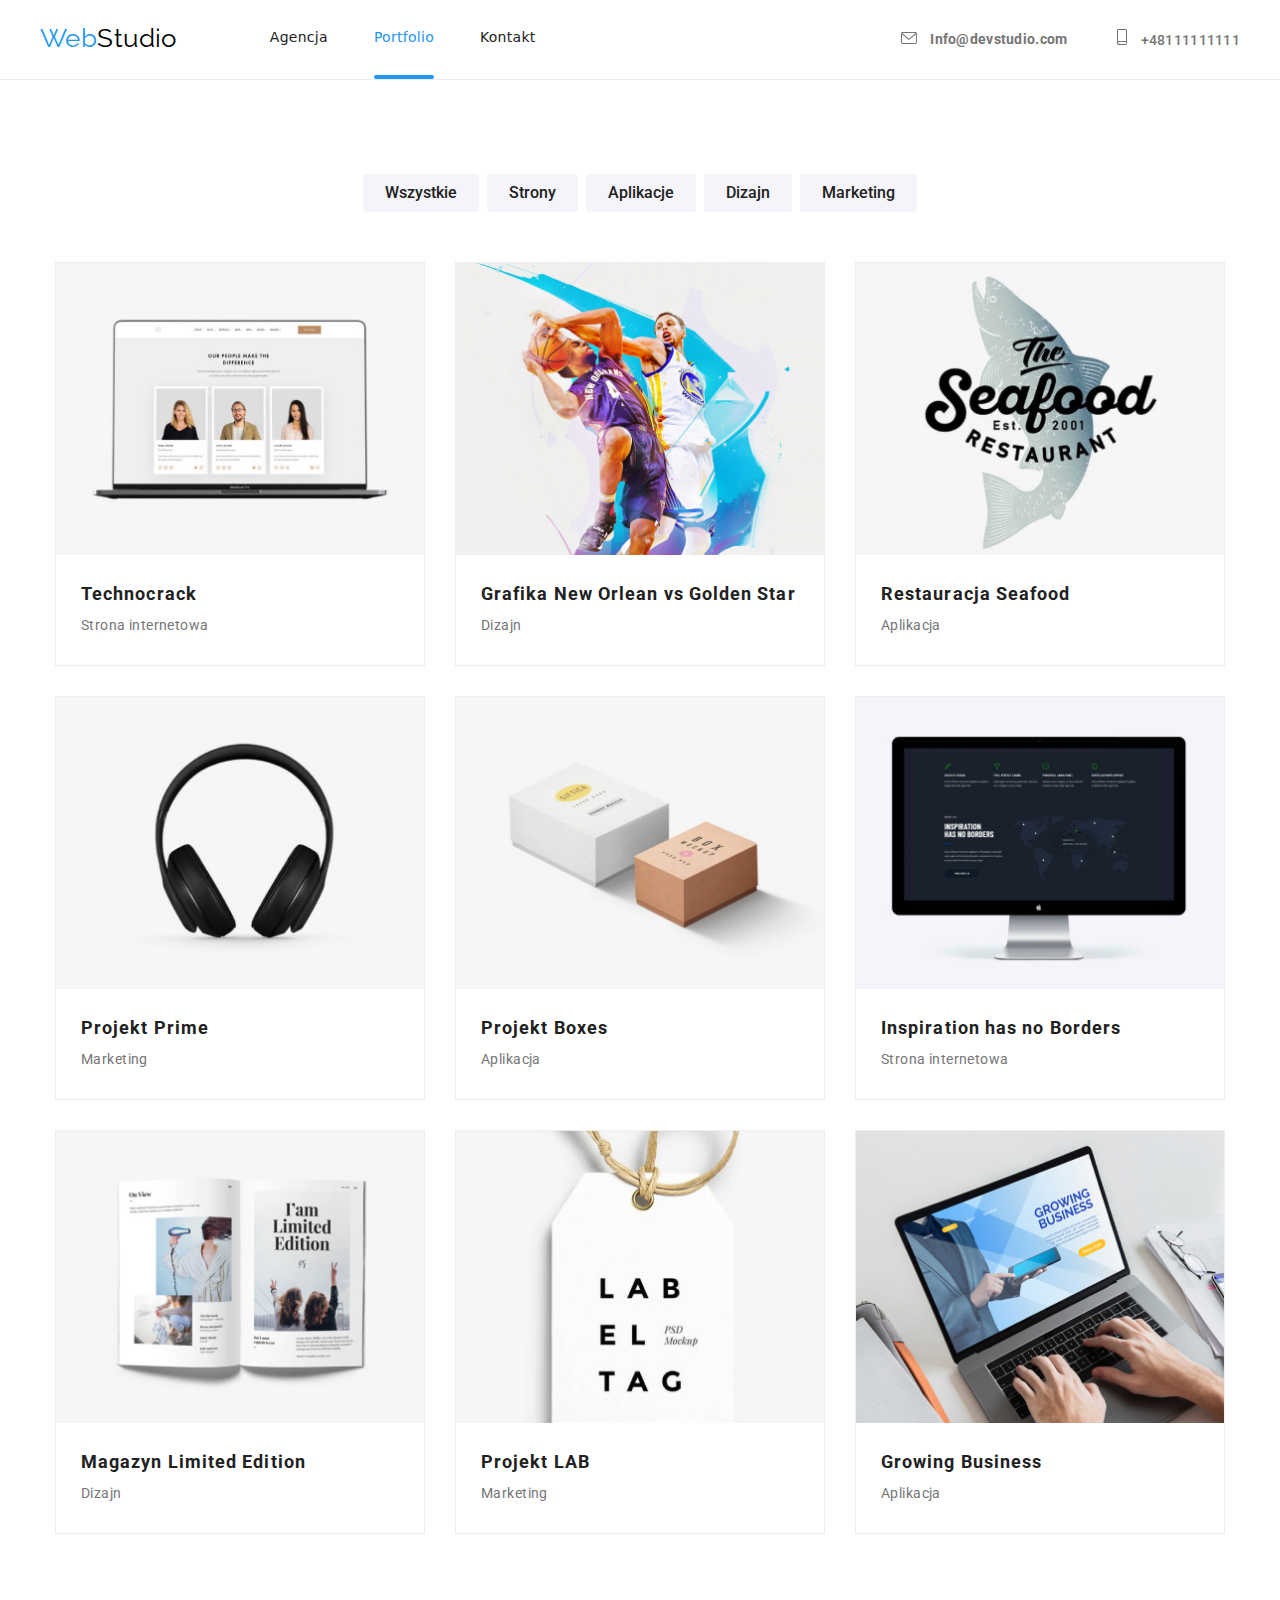
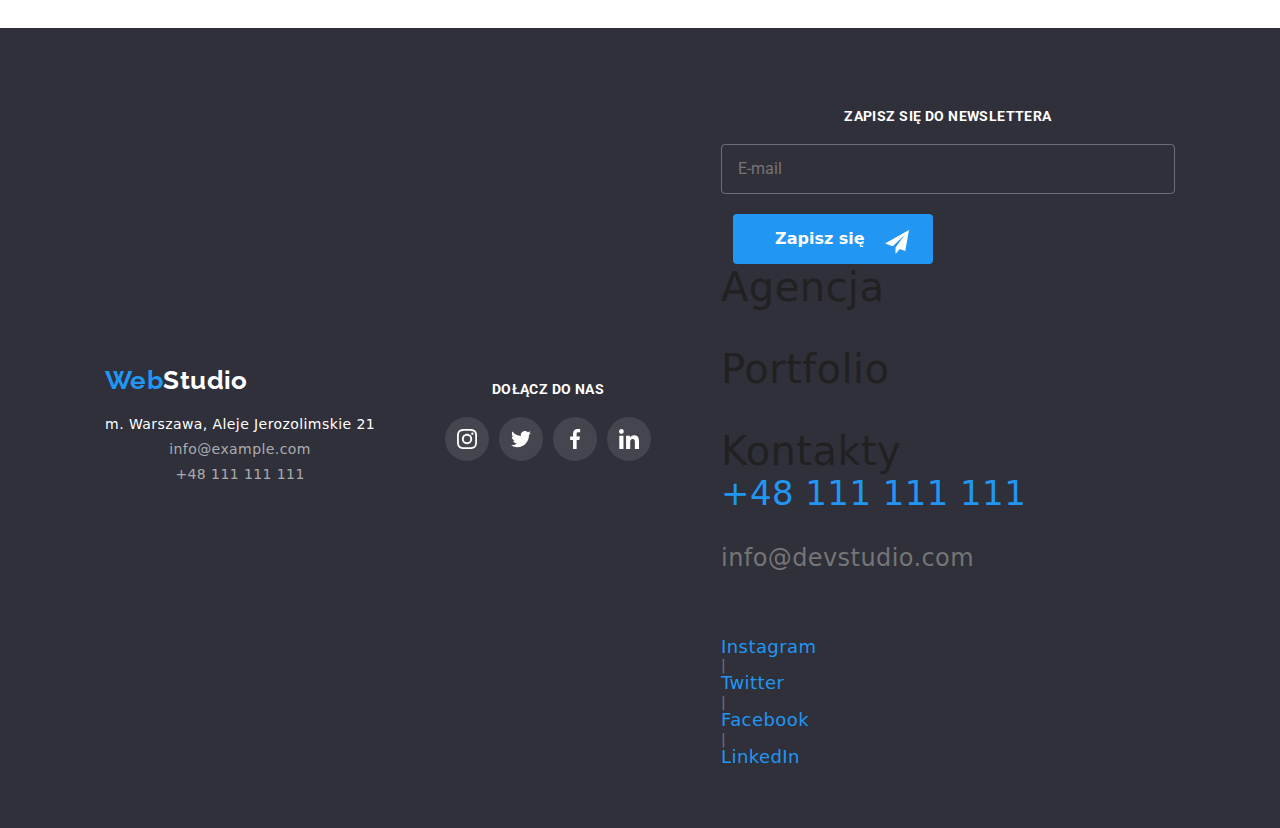
==== commit 145340d8: "upload" ====
--- a/portfolio.html
+++ b/portfolio.html
@@ -307,23 +307,22 @@
     <li><a href="./contacts.html" class="mobile__menu-link">Kontakty</a></li>
   </ul>
   <div class="mobile__links">
-    <ul class="mobile__contacts">
-      <li><a href="tel:+48111111111" class="mobile__contacts-phone">+48 111 111 111</a></li>
-      <li><a href="mailto:info@devstudio.com" class="mobile__contacts-email">info@devstudio.com</a></li>
+    <ul class="mobile__contact">
+      <li><a href="tel:+48111111111" class="mobile__contact-phone">+48 111 111 111</a></li>
+      <li><a href="mailto:info@devstudio.com" class="mobile__contact-email">info@devstudio.com</a></li>
     </ul>
     <ul class="mobile__socials">
-      <li><a href="https://instagram.com" class="mobile__socials-link">Instagram</a></li>
+      <li><a href="https://instagram.com" class="mobile__social-link">Instagram</a></li>
       <li class="mobile__socials-link">|</li>
-      <li><a href="https://twitter.com" class="mobile__socials-link">Twitter</a></li>
+      <li><a href="https://twitter.com" class="mobile__social-link">Twitter</a></li>
       <li class="mobile__socials-link">|</li>
-      <li><a href="https://facebook.com" class="mobile__socials-link">Facebook</a></li>
+      <li><a href="https://facebook.com" class="mobile__social-link">Facebook</a></li>
       <li class="mobile__socials-link">|</li>
-      <li><a href="https://linkedin.com" class="mobile__socials-link">LinkedIn</a></li>
+      <li><a href="https://linkedin.com" class="mobile__social-link">LinkedIn</a></li>
     </ul> 
 </div>
 </div>
 
-</footer>
-<script defer src="js/mobile-menu.js"></script>
+<script defer src="./js/mobile-menu.js"></script>
   </body>
 </html>
--- a/public/css/main.min.css
+++ b/public/css/main.min.css
@@ -1 +1 @@
-*{margin:0;padding:0;list-style:none;text-decoration:none;-webkit-box-sizing:border-box;box-sizing:border-box}.header{display:-webkit-box;display:-ms-flexbox;display:flex;-webkit-box-align:center;-ms-flex-align:center;align-items:center;-webkit-box-pack:justify;-ms-flex-pack:justify;justify-content:space-between;padding:16px 23px 16px 15px}.header__logo{font-family:"Raleway",sans-serif;font-size:26px;color:#000}.header__logo-color{color:#2196f3}.header__nav{display:none}.header__contact{display:none}.header__mobile{display:-webkit-box;display:-ms-flexbox;display:flex;-webkit-box-align:center;-ms-flex-align:center;align-items:center;-webkit-box-pack:center;-ms-flex-pack:center;justify-content:center;background-color:#fff;border:none}.header__mobile-menu{width:24px;height:16px}.header__mobile:hover,.header__mobile:focus{fill:#2196f3}@media(min-width: 768px){.header{width:100%;display:-webkit-box;display:-ms-flexbox;display:flex;-webkit-box-orient:horizontal;-webkit-box-direction:normal;-ms-flex-direction:row;flex-direction:row;padding:26px 15px;-webkit-box-align:center;-ms-flex-align:center;align-items:center;-webkit-box-pack:justify;-ms-flex-pack:justify;justify-content:space-between;margin:0}.header__mobile{display:none}.header__nav{display:-webkit-box;display:-ms-flexbox;display:flex;-webkit-box-orient:horizontal;-webkit-box-direction:normal;-ms-flex-direction:row;flex-direction:row;-webkit-box-pack:justify;-ms-flex-pack:justify;justify-content:space-between;font-weight:500;letter-spacing:.02em;line-height:1.2;width:80%}.header__nav-color{color:#212121;-webkit-transition:250ms cubic-bezier(0.4, 0, 0.2, 1);transition:250ms cubic-bezier(0.4, 0, 0.2, 1)}.header__nav-color:hover,.header__nav-color :focus{color:#2196f3}.header__nav-size{width:40%}.header__active::after{content:"";display:block;width:100%;height:4px;bottom:0;left:0;background-color:#2196f3;-webkit-transform:translateY(40px);transform:translateY(40px);border-radius:2px}.header__active{color:#2196f3}.header__contact{display:-webkit-box;display:-ms-flexbox;display:flex;-webkit-box-orient:vertical;-webkit-box-direction:normal;-ms-flex-direction:column;flex-direction:column;font-weight:500;letter-spacing:.02em;line-height:1.2;gap:10px;font-family:"Roboto"}.header__contact-color{color:#757575;fill:#757575;-webkit-transition:250ms cubic-bezier(0.4, 0, 0.2, 1);transition:250ms cubic-bezier(0.4, 0, 0.2, 1)}.header__contact-color:hover{color:#2196f3;fill:#2196f3}.header__contact svg{margin:0 10px 0 0}}@media(min-width: 1200px){.header{display:-webkit-box;display:-ms-flexbox;display:flex;-webkit-box-orient:horizontal;-webkit-box-direction:normal;-ms-flex-direction:row;flex-direction:row;gap:93px;padding:24px 0 25px 0;-webkit-box-align:center;-ms-flex-align:center;align-items:center;-webkit-box-pack:center;-ms-flex-pack:center;justify-content:center}.header__mobile{display:none}.header__nav{display:-webkit-box;display:-ms-flexbox;display:flex;-webkit-box-orient:horizontal;-webkit-box-direction:normal;-ms-flex-direction:row;flex-direction:row;font-weight:500;letter-spacing:.02em;line-height:1.2;gap:46px;margin:0;width:254px}.header__nav-color{color:#212121;-webkit-transition:250ms cubic-bezier(0.4, 0, 0.2, 1);transition:250ms cubic-bezier(0.4, 0, 0.2, 1)}.header__nav-color:hover,.header__nav-color :focus{color:#2196f3}.header__active::after{content:"";display:block;width:100%;height:4px;bottom:0;left:0;background-color:#2196f3;-webkit-transform:translateY(30px);transform:translateY(30px);border-radius:2px}.header__active{color:#2196f3}.header__contact{display:-webkit-box;display:-ms-flexbox;display:flex;-webkit-box-orient:horizontal;-webkit-box-direction:normal;-ms-flex-direction:row;flex-direction:row;font-weight:500;-webkit-box-align:center;-ms-flex-align:center;align-items:center;-webkit-box-pack:center;-ms-flex-pack:center;justify-content:center;gap:50px;margin-left:auto;font-family:"Roboto"}}.section{background-image:url("https://raw.githubusercontent.com/SylwiaFlorek/goit-markup-hw-04/main/images/background.jpg");background-color:rgba(47,48,58,.4);background-blend-mode:difference;background-position:center;background-repeat:no-repeat;width:100%;background-size:cover}.section__container{display:-webkit-box;display:-ms-flexbox;display:flex;-webkit-box-pack:center;-ms-flex-pack:center;justify-content:center;-webkit-box-align:center;-ms-flex-align:center;align-items:center;-webkit-box-orient:vertical;-webkit-box-direction:normal;-ms-flex-direction:column;flex-direction:column;padding:118px 0;gap:30px}.section__heading{font-size:26px;color:#fff;letter-spacing:.06em;font-weight:900;text-align:center;line-height:1.364}.section__button{background-color:#2196f3;border-radius:4px;color:#fff;width:200px;height:50px;cursor:pointer;border:none;font-family:"Roboto",sans-serif;font-size:16px;font-weight:700;letter-spacing:.06em}.section__button:hover{background-color:#2196f3;cursor:pointer;-webkit-box-shadow:0px 1px 3px rgba(197,197,197,.12),0px 1px 1px #c5c5c5,0px 2px 1px rgba(197,197,197,.2);box-shadow:0px 1px 3px rgba(197,197,197,.12),0px 1px 1px #c5c5c5,0px 2px 1px rgba(197,197,197,.2)}.section__button:active{-webkit-box-shadow:inset 1px 1px 1px 1px rgba(0,0,0,.3);box-shadow:inset 1px 1px 1px 1px rgba(0,0,0,.3)}@media(min-width: 768px){.section{background-image:url("https://raw.githubusercontent.com/SylwiaFlorek/goit-markup-hw-04/main/images/background.jpg");background-color:rgba(47,48,58,.4);background-blend-mode:difference;background-position:center;background-repeat:no-repeat;width:100%;background-size:cover}.section__container{display:-webkit-box;display:-ms-flexbox;display:flex;-webkit-box-pack:center;-ms-flex-pack:center;justify-content:center;-webkit-box-align:center;-ms-flex-align:center;align-items:center;-webkit-box-orient:vertical;-webkit-box-direction:normal;-ms-flex-direction:column;flex-direction:column;padding:200px 0;gap:30px;width:100%}.section__heading{font-size:44px;color:#fff;letter-spacing:.06em;font-weight:900;text-align:center;line-height:1.364}.section__button{background-color:#2196f3;border-radius:4px;color:#fff;width:200px;height:50px;cursor:pointer;border:none;font-family:"Roboto",sans-serif;font-size:16px;font-weight:700;letter-spacing:.06em}.section__button:hover{background-color:#2196f3;cursor:pointer;-webkit-box-shadow:0px 1px 3px rgba(197,197,197,.12),0px 1px 1px #c5c5c5,0px 2px 1px rgba(197,197,197,.2);box-shadow:0px 1px 3px rgba(197,197,197,.12),0px 1px 1px #c5c5c5,0px 2px 1px rgba(197,197,197,.2)}.section__button:active{-webkit-box-shadow:inset 1px 1px 1px 1px rgba(0,0,0,.3);box-shadow:inset 1px 1px 1px 1px rgba(0,0,0,.3)}}@media(min-width: 1200px){.section{background-image:url("https://raw.githubusercontent.com/SylwiaFlorek/goit-markup-hw-04/main/images/background.jpg");background-color:rgba(47,48,58,.4);background-blend-mode:difference;background-position:center;background-repeat:no-repeat;width:100%;background-size:cover}.section__container{display:-webkit-box;display:-ms-flexbox;display:flex;-webkit-box-pack:center;-ms-flex-pack:center;justify-content:center;-webkit-box-align:center;-ms-flex-align:center;align-items:center;-webkit-box-orient:vertical;-webkit-box-direction:normal;-ms-flex-direction:column;flex-direction:column;padding:200px 0;gap:30px;width:100%}.section__heading{font-size:44px;color:#fff;letter-spacing:.06em;font-weight:900;text-align:center;line-height:1.364}.section__button{background-color:#2196f3;border-radius:4px;color:#fff;width:200px;height:50px;cursor:pointer;border:none;font-family:"Roboto",sans-serif;font-size:16px;font-weight:700;letter-spacing:.06em}.section__button:hover{background-color:#2196f3;cursor:pointer;-webkit-box-shadow:0px 1px 3px rgba(197,197,197,.12),0px 1px 1px #c5c5c5,0px 2px 1px rgba(197,197,197,.2);box-shadow:0px 1px 3px rgba(197,197,197,.12),0px 1px 1px #c5c5c5,0px 2px 1px rgba(197,197,197,.2)}.section__button:active{-webkit-box-shadow:inset 1px 1px 1px 1px rgba(0,0,0,.3);box-shadow:inset 1px 1px 1px 1px rgba(0,0,0,.3)}}@media(min-width: 480px){.lorem{display:-webkit-box;display:-ms-flexbox;display:flex;-webkit-box-orient:horizontal;-webkit-box-direction:normal;-ms-flex-direction:row;flex-direction:row;display:flex;-webkit-box-pack:center;-ms-flex-pack:center;justify-content:center;-webkit-box-align:center;-ms-flex-align:center;align-items:center;-ms-flex-direction:column;flex-direction:column;gap:30px;padding:60px 15px 60px 15px;justify-content:center;width:100%}.lorem>li{width:100%}.lorem__text{line-height:1.71;text-align:center}.lorem__icon{display:-webkit-box;display:-ms-flexbox;display:flex;-webkit-box-pack:center;-ms-flex-pack:center;justify-content:center;-webkit-box-align:center;-ms-flex-align:center;align-items:center;-webkit-box-orient:horizontal;-webkit-box-direction:normal;-ms-flex-direction:row;flex-direction:row;background-color:#f5f4fa;height:120px;width:100%;border-radius:4px;margin-bottom:30px}.lorem__heading{font-weight:700;color:#212121;font-size:14px;margin:0 0 10px 0;width:100%;text-align:center}}@media(min-width: 768px){.lorem{display:-webkit-box;display:-ms-flexbox;display:flex;-webkit-box-orient:horizontal;-webkit-box-direction:normal;-ms-flex-direction:row;flex-direction:row;gap:30px;padding:94px 0 0 0;-webkit-box-pack:center;-ms-flex-pack:center;justify-content:center;-ms-flex-wrap:wrap;flex-wrap:wrap}.lorem__text{line-height:1.71}.lorem__icon{display:-webkit-box;display:-ms-flexbox;display:flex;-webkit-box-pack:center;-ms-flex-pack:center;justify-content:center;-webkit-box-align:center;-ms-flex-align:center;align-items:center;-webkit-box-orient:horizontal;-webkit-box-direction:normal;-ms-flex-direction:row;flex-direction:row;background-color:#f5f4fa;height:120px;width:354px;border-radius:4px;margin-bottom:30px}.lorem>li{-ms-flex-preferred-size:calc((100% - 120px)/2);flex-basis:calc((100% - 120px)/2)}.lorem__heading{font-weight:700;color:#212121;font-size:14px;margin:0 0 10px 0}}@media(min-width: 1200px){.lorem{display:-webkit-box;display:-ms-flexbox;display:flex;-webkit-box-orient:horizontal;-webkit-box-direction:normal;-ms-flex-direction:row;flex-direction:row;gap:30px;padding:94px 0 0 0;-webkit-box-pack:center;-ms-flex-pack:center;justify-content:center}.lorem__text{line-height:1.71}.lorem__icon{display:-webkit-box;display:-ms-flexbox;display:flex;-webkit-box-pack:center;-ms-flex-pack:center;justify-content:center;-webkit-box-align:center;-ms-flex-align:center;align-items:center;-webkit-box-orient:horizontal;-webkit-box-direction:normal;-ms-flex-direction:row;flex-direction:row;background-color:#f5f4fa;height:120px;width:270px;border-radius:4px;margin-bottom:30px}.lorem>li{-ms-flex-preferred-size:calc((100% - 120px)/4);flex-basis:calc((100% - 120px)/4)}.lorem__heading{font-weight:700;color:#212121;font-size:14px;margin:0 0 10px 0}}@media(min-width: 480px){.block{display:-webkit-box;display:-ms-flexbox;display:flex;-webkit-box-pack:center;-ms-flex-pack:center;justify-content:center;-webkit-box-align:center;-ms-flex-align:center;align-items:center;-webkit-box-orient:vertical;-webkit-box-direction:normal;-ms-flex-direction:column;flex-direction:column;padding:60px 0;gap:50px}.block__heading{font-size:36px;color:#212121}.block__background{background-color:#f5f4fa}.mobile-hidden{display:none}}@media(min-width: 768px){.block{display:-webkit-box;display:-ms-flexbox;display:flex;-webkit-box-pack:center;-ms-flex-pack:center;justify-content:center;-webkit-box-align:center;-ms-flex-align:center;align-items:center;-webkit-box-orient:vertical;-webkit-box-direction:normal;-ms-flex-direction:column;flex-direction:column;padding:94px 0;gap:50px}.block__background{background-color:#f5f4fa}.block__heading{font-size:36px;color:#212121}.job{display:-webkit-box;display:-ms-flexbox;display:flex;-webkit-box-pack:center;-ms-flex-pack:center;justify-content:center;-webkit-box-align:center;-ms-flex-align:center;align-items:center;-webkit-box-orient:horizontal;-webkit-box-direction:normal;-ms-flex-direction:row;flex-direction:row;gap:30px}.job__item{height:294px;width:370px}.job__images{position:relative;margin:10px;border-radius:4px;overflow:hidden;-webkit-box-shadow:0px 2px 1px -1px rgba(0,0,0,.2),0px 1px 1px 0px rgba(0,0,0,.14),0px 1px 3px 0px rgba(0,0,0,.12);box-shadow:0px 2px 1px -1px rgba(0,0,0,.2),0px 1px 1px 0px rgba(0,0,0,.14),0px 1px 3px 0px rgba(0,0,0,.12)}}@media(min-width: 1200px){.block{display:-webkit-box;display:-ms-flexbox;display:flex;-webkit-box-pack:center;-ms-flex-pack:center;justify-content:center;-webkit-box-align:center;-ms-flex-align:center;align-items:center;-webkit-box-orient:vertical;-webkit-box-direction:normal;-ms-flex-direction:column;flex-direction:column;padding:94px 0;gap:50px}.block__background{background-color:#f5f4fa}.block__heading{font-family:"Roboto",sans-serif;font-size:36px;padding-bottom:50px;text-align:center;font-size:700;color:#212121}.mobile-hidden{display:-webkit-box;display:-ms-flexbox;display:flex}.job{display:-webkit-box;display:-ms-flexbox;display:flex;-webkit-box-pack:center;-ms-flex-pack:center;justify-content:center;-webkit-box-align:center;-ms-flex-align:center;align-items:center;-webkit-box-orient:horizontal;-webkit-box-direction:normal;-ms-flex-direction:row;flex-direction:row;gap:30px;padding-left:0}.job__item{list-style-type:none;width:370px;height:294px;display:-webkit-box;display:-ms-flexbox;display:flex}.job__images{height:294px;width:370px}.job__images>.job__text{color:#fff;font-weight:700;background-color:rgba(47,48,58,.8);height:70px;text-align:center;position:relative;text-transform:uppercase;padding:27px 0;top:-72px}img{display:block;max-width:100%;height:auto}}.social{background-color:#f5f4fa;padding:94px 0}.social__list{display:-webkit-box;display:-ms-flexbox;display:flex;-webkit-box-pack:center;-ms-flex-pack:center;justify-content:center;-webkit-box-align:center;-ms-flex-align:center;align-items:center;-webkit-box-orient:vertical;-webkit-box-direction:normal;-ms-flex-direction:column;flex-direction:column;gap:30px;padding:0 15px}.social__item{width:450px;height:460px}.social__images{display:-webkit-box;display:-ms-flexbox;display:flex;-webkit-box-pack:center;-ms-flex-pack:center;justify-content:center;-webkit-box-align:center;-ms-flex-align:center;align-items:center;-webkit-box-orient:vertical;-webkit-box-direction:normal;-ms-flex-direction:column;flex-direction:column;text-align:center;background-color:#fff;-webkit-box-shadow:0px 1px 3px rgba(0,0,0,.12),0px 1px 1px rgba(0,0,0,.14),0px 2px 1px rgba(0,0,0,.2);box-shadow:0px 1px 3px rgba(0,0,0,.12),0px 1px 1px rgba(0,0,0,.14),0px 2px 1px rgba(0,0,0,.2);border-radius:0px 0px 4px 4px}.social__name{margin:30px 0 10px 0;line-height:1.1875;font-size:16px;font-weight:500;color:#212121}.social__text{line-height:1.1875;font-size:16px;margin:0 0 16px 0}.social__icons{display:-webkit-box;display:-ms-flexbox;display:flex;gap:10px;margin-bottom:30px}.social__icon{width:44px;height:44px;background-color:#fff;border-radius:50%;fill:#afb1b8;-webkit-transition:250ms cubic-bezier(0.4, 0, 0.2, 1);transition:250ms cubic-bezier(0.4, 0, 0.2, 1)}.social__icon:hover,.social__icon :focus{background-color:#2196f3;fill:#fff;cursor:pointer}@media(min-width: 768px){.social{background-color:#f5f4fa;padding:94px 0}.social__list{display:-webkit-box;display:-ms-flexbox;display:flex;-webkit-box-pack:center;-ms-flex-pack:center;justify-content:center;-webkit-box-align:center;-ms-flex-align:center;align-items:center;-webkit-box-orient:horizontal;-webkit-box-direction:normal;-ms-flex-direction:row;flex-direction:row;gap:30px;-ms-flex-wrap:wrap;flex-wrap:wrap}.social__images{display:-webkit-box;display:-ms-flexbox;display:flex;-webkit-box-pack:center;-ms-flex-pack:center;justify-content:center;-webkit-box-align:center;-ms-flex-align:center;align-items:center;-webkit-box-orient:vertical;-webkit-box-direction:normal;-ms-flex-direction:column;flex-direction:column;text-align:center;background-color:#fff;-webkit-box-shadow:0px 1px 3px rgba(0,0,0,.12),0px 1px 1px rgba(0,0,0,.14),0px 2px 1px rgba(0,0,0,.2);box-shadow:0px 1px 3px rgba(0,0,0,.12),0px 1px 1px rgba(0,0,0,.14),0px 2px 1px rgba(0,0,0,.2);border-radius:0px 0px 4px 4px;width:354px}.social__item{width:354px;height:374px}.social__name{margin:30px 0 10px 0;line-height:1.1875;font-size:16px;font-weight:500;color:#212121}.social__text{line-height:1.1875;font-size:16px;margin:0 0 16px 0}.social__icons{display:-webkit-box;display:-ms-flexbox;display:flex;gap:10px;margin-bottom:30px}.social__icon{width:44px;height:44px;background-color:#fff;border-radius:50%;fill:#afb1b8;-webkit-transition:250ms cubic-bezier(0.4, 0, 0.2, 1);transition:250ms cubic-bezier(0.4, 0, 0.2, 1)}.social__icon:hover,.social__icon :focus{background-color:#2196f3;fill:#fff;cursor:pointer}}@media(min-width: 1200px){.social{background-color:#f5f4fa;padding:94px 0}.social__list{display:-webkit-box;display:-ms-flexbox;display:flex;-webkit-box-pack:center;-ms-flex-pack:center;justify-content:center;-webkit-box-align:center;-ms-flex-align:center;align-items:center;-webkit-box-orient:horizontal;-webkit-box-direction:normal;-ms-flex-direction:row;flex-direction:row;gap:30px}.social__item{width:270px;height:260px}.social__images{display:-webkit-box;display:-ms-flexbox;display:flex;-webkit-box-pack:center;-ms-flex-pack:center;justify-content:center;-webkit-box-align:center;-ms-flex-align:center;align-items:center;-webkit-box-orient:vertical;-webkit-box-direction:normal;-ms-flex-direction:column;flex-direction:column;text-align:center;width:270px;background-color:#fff;-webkit-box-shadow:0px 1px 3px rgba(0,0,0,.12),0px 1px 1px rgba(0,0,0,.14),0px 2px 1px rgba(0,0,0,.2);box-shadow:0px 1px 3px rgba(0,0,0,.12),0px 1px 1px rgba(0,0,0,.14),0px 2px 1px rgba(0,0,0,.2);border-radius:0px 0px 4px 4px}.social__name{margin:30px 0 10px 0;line-height:1.1875;font-size:16px;font-weight:500;color:#212121}.social__text{line-height:1.1875;font-size:16px;margin:0 0 16px 0}.social__icons{display:-webkit-box;display:-ms-flexbox;display:flex;gap:10px;margin-bottom:30px}.social__icon{width:44px;height:44px;background-color:#fff;border-radius:50%;fill:#afb1b8;-webkit-transition:250ms cubic-bezier(0.4, 0, 0.2, 1);transition:250ms cubic-bezier(0.4, 0, 0.2, 1)}.social__icon:hover,.social__icon :focus{background-color:#2196f3;fill:#fff;cursor:pointer}}.client{display:-webkit-box;display:-ms-flexbox;display:flex;-webkit-box-pack:center;-ms-flex-pack:center;justify-content:center;-webkit-box-align:center;-ms-flex-align:center;align-items:center;-webkit-box-orient:horizontal;-webkit-box-direction:normal;-ms-flex-direction:row;flex-direction:row;-ms-flex-wrap:wrap;flex-wrap:wrap;gap:30px}.client__logo{border-radius:4px;border:#afb1b8 solid 1px;width:210px;height:92px;fill:#afb1b8;-webkit-transition:250ms cubic-bezier(0.4, 0, 0.2, 1);transition:250ms cubic-bezier(0.4, 0, 0.2, 1)}.client__logo:hover,.client__logo :focus{fill:#2196f3;border:#2196f3 solid 1px}@media(min-width: 768px){.client{display:-webkit-box;display:-ms-flexbox;display:flex;-webkit-box-pack:center;-ms-flex-pack:center;justify-content:center;-webkit-box-align:center;-ms-flex-align:center;align-items:center;-webkit-box-orient:horizontal;-webkit-box-direction:normal;-ms-flex-direction:row;flex-direction:row;gap:30px}.client__logo{border-radius:4px;border:#afb1b8 solid 1px;width:226px;height:92px;fill:#afb1b8;-webkit-transition:250ms cubic-bezier(0.4, 0, 0.2, 1);transition:250ms cubic-bezier(0.4, 0, 0.2, 1)}.client__logo:hover,.client__logo :focus{fill:#2196f3;border:#2196f3 solid 1px}}@media(min-width: 1200px){.client{display:-webkit-box;display:-ms-flexbox;display:flex;-webkit-box-orient:horizontal;-webkit-box-direction:normal;-ms-flex-direction:row;flex-direction:row;gap:30px}.client__logo{border-radius:4px;border:#afb1b8 solid 1px;width:170px;height:92px;fill:#afb1b8;-webkit-transition:250ms cubic-bezier(0.4, 0, 0.2, 1);transition:250ms cubic-bezier(0.4, 0, 0.2, 1)}.client__logo:hover,.client__logo :focus{fill:#2196f3;border:#2196f3 solid 1px}}footer{background-color:#2f303a;width:100%}.footer{display:-webkit-box;display:-ms-flexbox;display:flex;-webkit-box-pack:center;-ms-flex-pack:center;justify-content:center;-webkit-box-align:center;-ms-flex-align:center;align-items:center;-webkit-box-orient:vertical;-webkit-box-direction:normal;-ms-flex-direction:column;flex-direction:column;gap:60px;padding:60px 0}.footer__container{-webkit-box-orient:vertical;-webkit-box-direction:normal;-ms-flex-direction:column;flex-direction:column;-webkit-box-align:center;-ms-flex-align:center;align-items:center;-webkit-box-pack:center;-ms-flex-pack:center;justify-content:center;text-align:center}.footer__logo{font-family:"Raleway",sans-serif;font-size:24px;font-weight:700;color:#fff;line-height:1.193}.footer__logo-color{color:#2196f3}.footer__adress p{font-style:normal;color:#fff;margin:20px 0 0 0;text-align:center}.footer__links li{display:-webkit-box;display:-ms-flexbox;display:flex;-webkit-box-orient:vertical;-webkit-box-direction:normal;-ms-flex-direction:column;flex-direction:column;gap:9px;margin:9px 0;text-align:center}.footer__link{color:rgba(255,255,255,.6);-webkit-transition:250ms cubic-bezier(0.4, 0, 0.2, 1);transition:250ms cubic-bezier(0.4, 0, 0.2, 1)}.footer__link__link:hover{color:#2196f3}.footer__heading{text-align:center;font-weight:700;font-size:14px;color:#fff;text-transform:uppercase;margin:0 0 20px 0px}.footer__icons{display:-webkit-box;display:-ms-flexbox;display:flex;gap:10px}.footer__icon{width:44px;height:44px;background-color:rgba(255,255,255,.1019607843);border-radius:50%;fill:#fff;-webkit-transition:250ms cubic-bezier(0.4, 0, 0.2, 1);transition:250ms cubic-bezier(0.4, 0, 0.2, 1)}.footer__icon:hover,.footer __icon :focus{background-color:#2196f3;fill:#fff;cursor:pointer}.footer__sign-up{background-color:rgba(0,0,0,0);border:solid rgba(255,255,255,.3) 1px;border-radius:4px;width:358px;height:50px;color:rgba(255,255,255,.6);padding:16px;font-family:"Roboto",sans-serif;font-size:16px}.footer__button{background-color:#2196f3;color:#fff;width:200px;height:50px;-webkit-box-align:center;-ms-flex-align:center;align-items:center;font-size:16px;font-weight:700;border-radius:4px;border-style:none;margin-left:12px;text-align:left;padding-left:42px;cursor:pointer}.footer__button-icon{fill:#fff;position:absolute;width:50px;height:24px}@media(min-width: 768px){.footer{display:-webkit-box;display:-ms-flexbox;display:flex;-webkit-box-pack:center;-ms-flex-pack:center;justify-content:center;-webkit-box-align:center;-ms-flex-align:center;align-items:center;-webkit-box-orient:horizontal;-webkit-box-direction:normal;-ms-flex-direction:row;flex-direction:row;-ms-flex-wrap:wrap;flex-wrap:wrap;gap:60px;padding:60px 0}.footer__container{-webkit-box-orient:vertical;-webkit-box-direction:normal;-ms-flex-direction:column;flex-direction:column;-webkit-box-align:center;-ms-flex-align:center;align-items:center;-webkit-box-pack:center;-ms-flex-pack:center;justify-content:center;text-align:center}.footer__logo{font-family:"Raleway",sans-serif;font-size:"Raleway",sans-serif;font-weight:700;color:#fff;line-height:1.193}.footer__logo-color{color:#2196f3}.footer__adress p{font-style:normal;color:#fff;margin:20px 0 0 0;text-align:center}.footer__links li{text-align:center;display:-webkit-box;display:-ms-flexbox;display:flex;-webkit-box-orient:vertical;-webkit-box-direction:normal;-ms-flex-direction:column;flex-direction:column;gap:9px;margin:9px 0}.footer__link{color:rgba(255,255,255,.6);-webkit-transition:250ms cubic-bezier(0.4, 0, 0.2, 1);transition:250ms cubic-bezier(0.4, 0, 0.2, 1)}.footer__link:hover{color:#2196f3}.footer__heading{font-family:"Roboto",sans-serif;font-weight:700;font-size:14px;color:#fff;text-transform:uppercase;margin:0 0 20px 0px}.footer__icons{display:-webkit-box;display:-ms-flexbox;display:flex;gap:10px}.footer__icon{width:44px;height:44px;background-color:rgba(255,255,255,.1019607843);border-radius:50%;fill:#fff;-webkit-transition:250ms cubic-bezier(0.4, 0, 0.2, 1);transition:250ms cubic-bezier(0.4, 0, 0.2, 1)}.footer__icon:hover,.footer __icon :focus{background-color:#2196f3;fill:#fff;cursor:pointer}.footer__sign-up{background-color:rgba(0,0,0,0);border:solid rgba(255,255,255,.3) 1px;border-radius:4px;width:100%;height:50px;color:rgba(255,255,255,.6);padding:16px;font-family:"Roboto",sans-serif;font-size:16px}.footer__button{background-color:#2196f3;color:#fff;width:200px;height:50px;-webkit-box-align:center;-ms-flex-align:center;align-items:center;font-size:16px;font-weight:700;border-radius:4px;border-style:none;margin-left:12px;text-align:left;padding-left:42px;margin:20px 0 0 0;cursor:pointer}.footer__button-icon{fill:#fff;position:absolute;width:50px;height:24px}}@media(min-width: 1200px){.footer{display:-webkit-box;display:-ms-flexbox;display:flex;-webkit-box-orient:horizontal;-webkit-box-direction:normal;-ms-flex-direction:row;flex-direction:row;-webkit-box-pack:center;-ms-flex-pack:center;justify-content:center;gap:70px}.footer__logo{font-family:"Raleway",sans-serif;font-size:26px;font-weight:700;color:#fff;line-height:1.193}.footer__logo-color{color:#2196f3}.footer__adress p{font-style:normal;color:#fff;padding:0}.footer__links li{display:-webkit-box;display:-ms-flexbox;display:flex;-webkit-box-orient:vertical;-webkit-box-direction:normal;-ms-flex-direction:column;flex-direction:column;gap:9px;margin:9px 0}.footer__link{color:rgba(255,255,255,.6);-webkit-transition:250ms cubic-bezier(0.4, 0, 0.2, 1);transition:250ms cubic-bezier(0.4, 0, 0.2, 1)}.footer__link:hover{color:#2196f3}.footer__heading{font-family:"Roboto",sans-serif;font-weight:700;font-size:14px;color:#fff;text-transform:uppercase;margin:20px 0 20px 0px}.footer__icons{display:-webkit-box;display:-ms-flexbox;display:flex;gap:10px;margin-bottom:30px}.footer__icon{width:44px;height:44px;background-color:rgba(255,255,255,.1019607843);border-radius:50%;fill:#fff;-webkit-transition:250ms cubic-bezier(0.4, 0, 0.2, 1);transition:250ms cubic-bezier(0.4, 0, 0.2, 1)}.footer__icon:hover,.footer __icon :focus{background-color:#2196f3;fill:#fff;cursor:pointer}.footer__sign-up{background-color:rgba(0,0,0,0);border:solid rgba(255,255,255,.3) 1px;border-radius:4px;width:100%;height:50px;color:rgba(255,255,255,.6);padding:16px;font-family:"Roboto",sans-serif;font-size:16px}.footer__button{background-color:#2196f3;color:#fff;width:200px;height:50px;-webkit-box-align:center;-ms-flex-align:center;align-items:center;font-size:16px;font-weight:700;border-radius:4px;border-style:none;margin-left:12px;text-align:left;padding-left:42px;cursor:pointer}.footer__button-icon{fill:#fff;position:absolute;width:50px;height:24px}}.header-line-border{border-bottom:#ececec solid 1px}.buttons .filters{display:-webkit-box;display:-ms-flexbox;display:flex;-webkit-box-pack:start;-ms-flex-pack:start;justify-content:start;-ms-flex-wrap:wrap;flex-wrap:wrap;gap:8px;margin:94px 0 0 0;padding:0 15px}.buttons .filters__style{background-color:#f5f4fa;border-width:0;height:38px;font-size:16px;font-weight:500;line-height:1.625;border-radius:3px;padding:6px 33px;font-family:"Roboto";-webkit-transition:250ms cubic-bezier(0.4, 0, 0.2, 1);transition:250ms cubic-bezier(0.4, 0, 0.2, 1)}.buttons .filters__style:focus,.buttons .filters__style:hover{-webkit-box-shadow:0px 3px 1px rgba(0,0,0,.1),0px 1px 2px rgba(0,0,0,.08),0px 2px 2px rgba(0,0,0,.12);box-shadow:0px 3px 1px rgba(0,0,0,.1),0px 1px 2px rgba(0,0,0,.08),0px 2px 2px rgba(0,0,0,.12);background-color:#2196f3;color:#fff;cursor:pointer}.buttons .project{display:-webkit-box;display:-ms-flexbox;display:flex;-webkit-box-pack:center;-ms-flex-pack:center;justify-content:center;-webkit-box-align:center;-ms-flex-align:center;align-items:center;-webkit-box-orient:vertical;-webkit-box-direction:normal;-ms-flex-direction:column;flex-direction:column;gap:30px;-ms-flex-wrap:wrap;flex-wrap:wrap;margin:50px 0;padding:0 15px}.buttons .project__item{border:#eee solid 1px;-ms-flex-preferred-size:calc((100% - 90px)/3);flex-basis:calc((100% - 90px)/3);height:404px;margin:0;-webkit-transition:250ms cubic-bezier(0.4, 0, 0.2, 1);transition:250ms cubic-bezier(0.4, 0, 0.2, 1);width:100%}.buttons .project__item:hover .description-slidein{-webkit-transform:translateY(0);transform:translateY(0)}.buttons .project__item:hover:hover,.buttons .project__item:hover :focus>li{-webkit-box-shadow:0px 1px 1px rgba(0,0,0,.12),0px 4px 4px rgba(0,0,0,.06),1px 4px 6px rgba(0,0,0,.16);box-shadow:0px 1px 1px rgba(0,0,0,.12),0px 4px 4px rgba(0,0,0,.06),1px 4px 6px rgba(0,0,0,.16)}.buttons .project__item img{max-width:790px;min-width:450px;width:100%;height:294px}.buttons .project__name{color:#212121;font-size:18px;font-weight:700;letter-spacing:.06em;line-height:2;margin:20px 0 4px 24px}.buttons .project__style{border:rgba(0,0,0,0) solid 1px}.buttons .project__text{line-height:1.88;font-size:14px;margin:0 24px 20px 24px}.buttons .style-line{border-bottom:#f5f4fa solid 1px}.buttons .description-hidden{width:448px;position:absolute;overflow:hidden}.buttons .description-slidein{-webkit-transition:250ms cubic-bezier(0.4, 0, 0.2, 1);transition:250ms cubic-bezier(0.4, 0, 0.2, 1);-webkit-transform:translateY(100%);transform:translateY(100%);background-color:rgba(33,150,243,.9);display:inline-block;position:relative;width:448px;height:294px;color:#fff;font-size:18px;line-height:1.6;padding-left:24px;padding-top:20px}@media(min-width: 768px){.header-line-border{border-bottom:#ececec solid 1px}.buttons{display:-webkit-box;display:-ms-flexbox;display:flex;-webkit-box-pack:center;-ms-flex-pack:center;justify-content:center;-ms-flex-wrap:wrap;flex-wrap:wrap;gap:8px;margin:94px 0 0 0;padding:0 15px}.buttons__style{background-color:#f5f4fa;border-width:0;height:38px;font-size:16px;font-weight:500;line-height:1.625;border-radius:3px;padding:6px 33px;font-family:"Roboto";-webkit-transition:250ms cubic-bezier(0.4, 0, 0.2, 1);transition:250ms cubic-bezier(0.4, 0, 0.2, 1)}.buttons__style:focus,.buttons__style:hover{-webkit-box-shadow:0px 3px 1px rgba(0,0,0,.1),0px 1px 2px rgba(0,0,0,.08),0px 2px 2px rgba(0,0,0,.12);box-shadow:0px 3px 1px rgba(0,0,0,.1),0px 1px 2px rgba(0,0,0,.08),0px 2px 2px rgba(0,0,0,.12);background-color:#2196f3;color:#fff;cursor:pointer}.project{display:-webkit-box;display:-ms-flexbox;display:flex;-webkit-box-pack:center;-ms-flex-pack:center;justify-content:center;-webkit-box-align:center;-ms-flex-align:center;align-items:center;-webkit-box-orient:horizontal;-webkit-box-direction:normal;-ms-flex-direction:row;flex-direction:row;gap:30px;-ms-flex-wrap:wrap;flex-wrap:wrap;margin:50px 0}.project__item{border:#eee solid 1px;height:440px;margin:0;-webkit-transition:250ms cubic-bezier(0.4, 0, 0.2, 1);transition:250ms cubic-bezier(0.4, 0, 0.2, 1);width:354px}.project__item:hover .description-slidein{-webkit-transform:translateY(0);transform:translateY(0)}.project__item:hover:hover,.project__item:hover :focus>li{-webkit-box-shadow:0px 1px 1px rgba(0,0,0,.12),0px 4px 4px rgba(0,0,0,.06),1px 4px 6px rgba(0,0,0,.16);box-shadow:0px 1px 1px rgba(0,0,0,.12),0px 4px 4px rgba(0,0,0,.06),1px 4px 6px rgba(0,0,0,.16)}.projectimg{max-width:450px;min-width:354px;width:100%;height:294px}.project__name{color:#212121;font-size:18px;font-weight:700;letter-spacing:.06em;line-height:2;margin:20px 0 4px 24px}.project__style{border:rgba(0,0,0,0) solid 1px}.project__text{line-height:1.88;font-size:14px;margin:0 24px 20px 24px}.style-line{border-bottom:#f5f4fa solid 1px}.description-hidden{width:354px;position:absolute;overflow:hidden}.description-slidein{-webkit-transition:250ms cubic-bezier(0.4, 0, 0.2, 1);transition:250ms cubic-bezier(0.4, 0, 0.2, 1);-webkit-transform:translateY(100%);transform:translateY(100%);background-color:rgba(33,150,243,.9);display:inline-block;position:relative;width:354px;height:294px;color:#fff;font-size:18px;line-height:1.6;padding-left:24px;padding-top:20px}}@media(min-width: 1200px){.header-line-border{border-bottom:#ececec solid 1px}.buttons{display:-webkit-box;display:-ms-flexbox;display:flex;-webkit-box-pack:center;-ms-flex-pack:center;justify-content:center;gap:8px;margin:94px 0 0 0}.buttons__style{background-color:#f5f4fa;border-width:0;color:#212121;height:38px;font-size:16px;font-weight:500;line-height:1.625;border-radius:4px;padding:6px 22px;font-family:"Roboto";border-style:none;cursor:pointer;-webkit-transition:250ms cubic-bezier(0.4, 0, 0.2, 1);transition:250ms cubic-bezier(0.4, 0, 0.2, 1)}.buttons__style:focus,.buttons__style:hover{-webkit-box-shadow:0px 3px 1px rgba(0,0,0,.1),0px 1px 2px rgba(0,0,0,.08),0px 2px 2px rgba(0,0,0,.12);box-shadow:0px 3px 1px rgba(0,0,0,.1),0px 1px 2px rgba(0,0,0,.08),0px 2px 2px rgba(0,0,0,.12);background-color:#2196f3;color:#fff;cursor:pointer;-webkit-transition:250ms cubic-bezier(0.4, 0, 0.2, 1);transition:250ms cubic-bezier(0.4, 0, 0.2, 1)}.project{display:-webkit-box;display:-ms-flexbox;display:flex;-webkit-box-pack:center;-ms-flex-pack:center;justify-content:center;-webkit-box-align:center;-ms-flex-align:center;align-items:center;-webkit-box-orient:horizontal;-webkit-box-direction:normal;-ms-flex-direction:row;flex-direction:row;gap:30px;-ms-flex-wrap:wrap;flex-wrap:wrap;margin-top:50px;margin-bottom:94px}.project__item{border:#eee solid 1px;-ms-flex-preferred-size:calc((100% - 90px)/3);flex-basis:calc((100% - 90px)/3);height:404px;margin:0;-webkit-transition:250ms cubic-bezier(0.4, 0, 0.2, 1);transition:250ms cubic-bezier(0.4, 0, 0.2, 1)}.project__item:hover .description-slidein{-webkit-transform:translateY(0);transform:translateY(0)}.project__item:hover:hover,.project__item:hover :focus>li{-webkit-box-shadow:0px 1px 1px rgba(0,0,0,.12),0px 4px 4px rgba(0,0,0,.06),1px 4px 6px rgba(0,0,0,.16);box-shadow:0px 1px 1px rgba(0,0,0,.12),0px 4px 4px rgba(0,0,0,.06),1px 4px 6px rgba(0,0,0,.16)}.project__name{color:#212121;font-family:"Roboto";font-size:18px;font-weight:700;letter-spacing:.06em;line-height:2;margin:20px 0 0 0}.project__style{border:rgba(0,0,0,0) solid 1px;padding-left:24px}.project__text{font-family:"Roboto";line-height:1.88;font-size:14px;margin:0 0 20px 0;padding:0 auto}.style-line{border-bottom:#f5f4fa solid 1px}.description-hidden{width:372px;position:absolute;overflow:hidden}.description-slidein{-webkit-transition:250ms cubic-bezier(0.4, 0, 0.2, 1);transition:250ms cubic-bezier(0.4, 0, 0.2, 1);-webkit-transform:translateY(100%);transform:translateY(100%);background-color:rgba(33,150,243,.9);display:inline-block;position:relative;width:372px;height:294px;color:#fff;font-size:18px;line-height:1.6;padding-left:24px;padding-top:20px;cursor:pointer}}.backdrop{left:0;top:0;width:100%;height:100%;background-color:rgba(0,0,0,.2);position:fixed;-webkit-transition:all 250ms ease-in;transition:all 250ms ease-in}.is-hidden{visibility:hidden;opacity:0;pointer-events:none;-webkit-transition:all 250ms ease-in;transition:all 250ms ease-in}.modal{position:absolute;top:50%;left:50%;-webkit-transform:translate(-50%, -50%);transform:translate(-50%, -50%);width:450px;min-height:581px;background-color:#fff;-webkit-box-align:center;-ms-flex-align:center;align-items:center;display:-webkit-box;display:-ms-flexbox;display:flex;-webkit-box-orient:vertical;-webkit-box-direction:normal;-ms-flex-direction:column;flex-direction:column;font-size:12px;gap:10px;color:#757575}.modal__close-button{position:absolute;top:8px;right:8px;background-color:#fff;border:1px solid rgba(0,0,0,.1);border-radius:50%;cursor:pointer;width:30px;height:30px}.modal__header{font-size:20px;font-weight:700;line-height:1.172;color:#212121;margin:40px 0 20px 0;width:370px;text-align:center}.modal__hover:hover>.modal__input,.modal__hover:focus>.modal__input{border:#2196f3 1px solid;-webkit-box-shadow:none;box-shadow:none;outline:none}.modal__hover:hover>.modal__icon,.modal__hover:focus>.modal__icon{fill:#2196f3}.modal__input{width:370px;height:40px;display:block;margin:4px 0 0 0;border-radius:4px;border:rgba(33,33,33,.2) 1px solid;padding:0 0 0 30px;outline:none;-webkit-transition:250ms cubic-bezier(0.4, 0, 0.2, 1);transition:250ms cubic-bezier(0.4, 0, 0.2, 1)}.modal__comment{resize:none;width:370px;height:120px;padding:12px 16px;border-radius:4px;outline:none;-webkit-transition:250ms cubic-bezier(0.4, 0, 0.2, 1);transition:250ms cubic-bezier(0.4, 0, 0.2, 1)}.modal__comment::-webkit-input-placeholder{color:rgba(117,117,117,.5019607843)}.modal__comment::-moz-placeholder{color:rgba(117,117,117,.5019607843)}.modal__comment:-ms-input-placeholder{color:rgba(117,117,117,.5019607843)}.modal__comment::-ms-input-placeholder{color:rgba(117,117,117,.5019607843)}.modal__comment::placeholder{color:rgba(117,117,117,.5019607843)}.modal__button{background-color:#2196f3;border-radius:4px;width:200px;height:50px;border:none;color:#fff;font-weight:700;font-size:16px;cursor:pointer}.modal__terms-and-conditions{font-size:14px;padding:10px 0 20px 0}.modal__terms-and-conditions input{position:absolute;opacity:0;height:0;width:0}.modal__terms-and-conditions input:checked~.modal__checkmark{background-color:#2196f3;border:none}.modal__terms-and-conditions :checked~.modal__checkmark:after{display:block}.modal__checkmark{position:absolute;cursor:pointer;top:455px;left:45px;height:16px;width:16px;border-radius:2px;background-color:#fff;border:#212121 2px solid}.modal__checkmark:after{content:"";position:absolute;display:none}.modal__tick{fill:#fff;width:11px;height:8px;position:absolute;left:48px;top:459px;z-index:999}.modal__links{text-decoration:underline;color:#2196f3}.modal__icon{fill:#212121;width:15px;height:13px;position:absolute;-webkit-transition:fill 250ms cubic-bezier(0.4, 0, 0.2, 1);transition:fill 250ms cubic-bezier(0.4, 0, 0.2, 1)}.modal__icon-position1{top:149px;left:52px}.modal__icon-position2{top:218px;left:52px}.modal__icon-position3{top:289px;left:52px}@media(min-width: 768px){.modal{position:absolute;top:50%;left:50%;-webkit-transform:translate(-50%, -50%);transform:translate(-50%, -50%);width:450px;min-height:581px;background-color:#fff;-webkit-box-align:center;-ms-flex-align:center;align-items:center;display:-webkit-box;display:-ms-flexbox;display:flex;-webkit-box-orient:vertical;-webkit-box-direction:normal;-ms-flex-direction:column;flex-direction:column;font-size:12px;gap:10px;color:#757575}.modal__close-button{position:absolute;top:8px;right:8px;background-color:#fff;border:1px solid rgba(0,0,0,.1);border-radius:50%;cursor:pointer;width:30px;height:30px}.modal__header{font-size:20px;font-weight:700;line-height:1.172;color:#212121;margin:40px 0 20px 0;width:370px;text-align:center}.modal__hover:hover>.modal__input,.modal__hover:focus>.modal__input{border:#2196f3 1px solid;-webkit-box-shadow:none;box-shadow:none;outline:none}.modal__hover:hover>.modal__icon,.modal__hover:focus>.modal__icon{fill:#2196f3}.modal__input{width:370px;height:40px;display:block;margin:4px 0 0 0;border-radius:4px;border:rgba(33,33,33,.2) 1px solid;padding:0 0 0 30px;outline:none;-webkit-transition:250ms cubic-bezier(0.4, 0, 0.2, 1);transition:250ms cubic-bezier(0.4, 0, 0.2, 1)}.modal__comment{resize:none;width:370px;height:120px;padding:12px 16px;border-radius:4px;outline:none;-webkit-transition:250ms cubic-bezier(0.4, 0, 0.2, 1);transition:250ms cubic-bezier(0.4, 0, 0.2, 1)}.modal__comment::-webkit-input-placeholder{color:rgba(117,117,117,.5019607843)}.modal__comment::-moz-placeholder{color:rgba(117,117,117,.5019607843)}.modal__comment:-ms-input-placeholder{color:rgba(117,117,117,.5019607843)}.modal__comment::-ms-input-placeholder{color:rgba(117,117,117,.5019607843)}.modal__comment::placeholder{color:rgba(117,117,117,.5019607843)}.modal__button{background-color:#2196f3;border-radius:4px;width:200px;height:50px;border:none;color:#fff;font-weight:700;font-size:16px;cursor:pointer}.modal__terms-and-conditions{font-size:14px;padding:10px 0 20px 0}.modal__terms-and-conditions input{position:absolute;opacity:0;height:0;width:0}.modal__terms-and-conditions input:checked~.modal__checkmark{background-color:#2196f3;border:none}.modal__terms-and-conditions :checked~.modal__checkmark:after{display:block}.modal__checkmark{position:absolute;cursor:pointer;top:455px;left:45px;height:16px;width:16px;border-radius:2px;background-color:#fff;border:#212121 2px solid}.modal__checkmark:after{content:"";position:absolute;display:none}.modal__tick{fill:#fff;width:11px;height:8px;position:absolute;left:48px;top:459px;z-index:999}.modal__links{text-decoration:underline;color:#2196f3}.modal__icon{fill:#212121;width:15px;height:13px;position:absolute;-webkit-transition:fill 250ms cubic-bezier(0.4, 0, 0.2, 1);transition:fill 250ms cubic-bezier(0.4, 0, 0.2, 1)}.modal__icon-position1{top:149px;left:52px}.modal__icon-position2{top:218px;left:52px}.modal__icon-position3{top:289px;left:52px}}@media(min-width: 1200px){.modal{position:absolute;top:50%;left:50%;-webkit-transform:translate(-50%, -50%);transform:translate(-50%, -50%);width:528px;min-height:581px;background-color:#fff;-webkit-box-align:center;-ms-flex-align:center;align-items:center;display:-webkit-box;display:-ms-flexbox;display:flex;-webkit-box-orient:vertical;-webkit-box-direction:normal;-ms-flex-direction:column;flex-direction:column;font-size:12px;gap:10px;color:#757575}.modal__close-button{position:absolute;top:8px;right:8px;background-color:#fff;border:1px solid rgba(0,0,0,.1);border-radius:50%;cursor:pointer;width:30px;height:30px}.modal__header{font-size:20px;font-weight:700;line-height:1.172;color:#212121;margin:40px 0 20px 0;width:100%}.modal__hover:hover>.modal__input,.modal__hover:focus>.modal__input{border:#2196f3 1px solid;-webkit-box-shadow:none;box-shadow:none;outline:none}.modal__hover:hover>.modal__icon,.modal__hover:focus>.modal__icon{fill:#2196f3}.modal__input{width:448px;height:40px;display:block;margin:4px 0 0 0;border-radius:4px;border:rgba(33,33,33,.2) 1px solid;padding:0 0 0 30px;outline:none;-webkit-transition:250ms cubic-bezier(0.4, 0, 0.2, 1);transition:250ms cubic-bezier(0.4, 0, 0.2, 1)}.modal__comment{resize:none;width:448px;height:120px;padding:12px 16px;border-radius:4px;outline:none;-webkit-transition:250ms cubic-bezier(0.4, 0, 0.2, 1);transition:250ms cubic-bezier(0.4, 0, 0.2, 1)}.modal__comment::-webkit-input-placeholder{color:rgba(117,117,117,.5019607843)}.modal__comment::-moz-placeholder{color:rgba(117,117,117,.5019607843)}.modal__comment:-ms-input-placeholder{color:rgba(117,117,117,.5019607843)}.modal__comment::-ms-input-placeholder{color:rgba(117,117,117,.5019607843)}.modal__comment::placeholder{color:rgba(117,117,117,.5019607843)}.modal__button{background-color:#2196f3;border-radius:4px;width:200px;height:50px;border:none;color:#fff;font-weight:700;font-size:16px;cursor:pointer}.modal__terms-and-conditions{font-size:14px;padding:10px 0 20px 0}.modal__terms-and-conditions input{position:absolute;opacity:0;height:0;width:0}.modal__terms-and-conditions input:checked~.modal__checkmark{background-color:#2196f3;border:none}.modal__terms-and-conditions :checked~.modal__checkmark:after{display:block}.modal__checkmark{position:absolute;cursor:pointer;top:455px;left:45px;height:16px;width:16px;border-radius:2px;background-color:#fff;border:#212121 2px solid}.modal__checkmark:after{content:"";position:absolute;display:none}.modal__tick{fill:#fff;width:11px;height:8px;position:absolute;left:48px;top:459px;z-index:999}.modal__links{text-decoration:underline;color:#2196f3}.modal__icon{fill:#212121;width:15px;height:13px;position:absolute;-webkit-transition:fill 250ms cubic-bezier(0.4, 0, 0.2, 1);transition:fill 250ms cubic-bezier(0.4, 0, 0.2, 1)}.modal__icon-position1{top:125px;left:52px}.modal__icon-position2{top:194px;left:52px}.modal__icon-position3{top:260px;left:52px}}@media(max-width: 767px){.menu{display:none}}@media(min-width: 768px){.menu-toggle{display:none}}.menu-toggle{min-height:19px;min-width:19px;display:-webkit-box;display:-ms-flexbox;display:flex;-webkit-box-align:center;-ms-flex-align:center;align-items:center;-webkit-box-pack:center;-ms-flex-pack:center;justify-content:center;margin:0;padding:0;background-color:rgba(0,0,0,0);cursor:pointer;border:none;position:absolute;fill:#212121;top:21px;right:25px}.menu-toggle:focus,.menu-toggle:hover{fill:#2196f3}.mobile{position:fixed;top:0;left:0;width:100vw;height:100vh;padding:48px 40px;background-color:#fff;z-index:999;display:-webkit-box;display:-ms-flexbox;display:flex;-webkit-box-orient:vertical;-webkit-box-direction:normal;-ms-flex-direction:column;flex-direction:column;gap:302px;-webkit-transform:translateX(100%);transform:translateX(100%);-webkit-transition:-webkit-transform 250ms ease-in-out;transition:-webkit-transform 250ms ease-in-out;transition:transform 250ms ease-in-out;transition:transform 250ms ease-in-out, -webkit-transform 250ms ease-in-out}.mobile.is-open{-webkit-transform:translateX(0);transform:translateX(0)}.mobile__menu{padding:0;margin:0;list-style:none;display:-webkit-box;display:-ms-flexbox;display:flex;-webkit-box-orient:vertical;-webkit-box-direction:normal;-ms-flex-direction:column;flex-direction:column;gap:36px}.mobile__menu-link{color:#212121;text-decoration:none;font-weight:500;font-size:40px}.mobile__menu-link:hover,.mobile__menu-link:focus{color:#2196f3}.mobile__links{display:-webkit-box;display:-ms-flexbox;display:flex;-webkit-box-orient:vertical;-webkit-box-direction:normal;-ms-flex-direction:column;flex-direction:column;gap:64px}.mobile__contact{display:-webkit-box;display:-ms-flexbox;display:flex;-webkit-box-orient:vertical;-webkit-box-direction:normal;-ms-flex-direction:column;flex-direction:column;gap:32px}.mobile__contact-phone{font-size:34px;font-weight:500;color:#2196f3}.mobile__contact-email{font-size:24px;font-weight:500;color:#757575}.mobile__social{display:-webkit-box;display:-ms-flexbox;display:flex;-webkit-box-orient:horizontal;-webkit-box-direction:normal;-ms-flex-direction:row;flex-direction:row;gap:10px}.mobile__social-link{font-size:18px;color:#2196f3;font-weight:500}.mobile__exit{width:19px;height:19px}body{font-family:"Roboto",sans-serif,"Raleway",sans-serif;background-color:#fff;color:#757575;font-size:14px;letter-spacing:.03em}.container{width:100%;margin:0 auto}img{display:block;max-width:100%;height:auto}@media(min-width: 768px){.container{width:768px;margin:0 auto}}@media(min-width: 1200px){.container{width:1200px;margin:0 auto}}a:focus-within{color:#2196f3;fill:#2196f3}/*# sourceMappingURL=main.min.css.map */+*{margin:0;padding:0;list-style:none;text-decoration:none;-webkit-box-sizing:border-box;box-sizing:border-box}.header{display:-webkit-box;display:-ms-flexbox;display:flex;-webkit-box-align:center;-ms-flex-align:center;align-items:center;-webkit-box-pack:justify;-ms-flex-pack:justify;justify-content:space-between;padding:16px 23px 16px 15px}.header__logo{font-family:"Raleway",sans-serif;font-size:26px;color:#000}.header__logo-color{color:#2196f3}.header__nav{display:none}.header__contact{display:none}.header__mobile{display:-webkit-box;display:-ms-flexbox;display:flex;-webkit-box-align:center;-ms-flex-align:center;align-items:center;-webkit-box-pack:center;-ms-flex-pack:center;justify-content:center;background-color:#fff;border:none}.header__mobile-menu{width:24px;height:16px}.header__mobile:hover,.header__mobile:focus{fill:#2196f3}@media(min-width: 768px){.header{width:100%;display:-webkit-box;display:-ms-flexbox;display:flex;-webkit-box-orient:horizontal;-webkit-box-direction:normal;-ms-flex-direction:row;flex-direction:row;padding:26px 15px;-webkit-box-align:center;-ms-flex-align:center;align-items:center;-webkit-box-pack:justify;-ms-flex-pack:justify;justify-content:space-between;margin:0}.header__mobile{display:none}.header__nav{display:-webkit-box;display:-ms-flexbox;display:flex;-webkit-box-orient:horizontal;-webkit-box-direction:normal;-ms-flex-direction:row;flex-direction:row;-webkit-box-pack:justify;-ms-flex-pack:justify;justify-content:space-between;font-weight:500;letter-spacing:.02em;line-height:1.2;width:80%}.header__nav-color{color:#212121;-webkit-transition:250ms cubic-bezier(0.4, 0, 0.2, 1);transition:250ms cubic-bezier(0.4, 0, 0.2, 1)}.header__nav-color:hover,.header__nav-color :focus{color:#2196f3}.header__nav-size{width:40%}.header__active::after{content:"";display:block;width:100%;height:4px;bottom:0;left:0;background-color:#2196f3;-webkit-transform:translateY(40px);transform:translateY(40px);border-radius:2px}.header__active{color:#2196f3}.header__contact{display:-webkit-box;display:-ms-flexbox;display:flex;-webkit-box-orient:vertical;-webkit-box-direction:normal;-ms-flex-direction:column;flex-direction:column;font-weight:500;letter-spacing:.02em;line-height:1.2;gap:10px;font-family:"Roboto"}.header__contact-color{color:#757575;fill:#757575;-webkit-transition:250ms cubic-bezier(0.4, 0, 0.2, 1);transition:250ms cubic-bezier(0.4, 0, 0.2, 1)}.header__contact-color:hover{color:#2196f3;fill:#2196f3}.header__contact svg{margin:0 10px 0 0}}@media(min-width: 1200px){.header{display:-webkit-box;display:-ms-flexbox;display:flex;-webkit-box-orient:horizontal;-webkit-box-direction:normal;-ms-flex-direction:row;flex-direction:row;gap:93px;padding:24px 0 25px 0;-webkit-box-align:center;-ms-flex-align:center;align-items:center;-webkit-box-pack:center;-ms-flex-pack:center;justify-content:center}.header__mobile{display:none}.header__nav{display:-webkit-box;display:-ms-flexbox;display:flex;-webkit-box-orient:horizontal;-webkit-box-direction:normal;-ms-flex-direction:row;flex-direction:row;font-weight:500;letter-spacing:.02em;line-height:1.2;gap:46px;margin:0;width:254px}.header__nav-color{color:#212121;-webkit-transition:250ms cubic-bezier(0.4, 0, 0.2, 1);transition:250ms cubic-bezier(0.4, 0, 0.2, 1)}.header__nav-color:hover,.header__nav-color :focus{color:#2196f3}.header__active::after{content:"";display:block;width:100%;height:4px;bottom:0;left:0;background-color:#2196f3;-webkit-transform:translateY(30px);transform:translateY(30px);border-radius:2px}.header__active{color:#2196f3}.header__contact{display:-webkit-box;display:-ms-flexbox;display:flex;-webkit-box-orient:horizontal;-webkit-box-direction:normal;-ms-flex-direction:row;flex-direction:row;font-weight:500;-webkit-box-align:center;-ms-flex-align:center;align-items:center;-webkit-box-pack:center;-ms-flex-pack:center;justify-content:center;gap:50px;margin-left:auto;font-family:"Roboto"}}.section{background-image:url("https://raw.githubusercontent.com/SylwiaFlorek/goit-markup-hw-04/main/images/background.jpg");background-color:rgba(47,48,58,.4);background-blend-mode:difference;background-position:center;background-repeat:no-repeat;width:100%;background-size:cover}.section__container{display:-webkit-box;display:-ms-flexbox;display:flex;-webkit-box-pack:center;-ms-flex-pack:center;justify-content:center;-webkit-box-align:center;-ms-flex-align:center;align-items:center;-webkit-box-orient:vertical;-webkit-box-direction:normal;-ms-flex-direction:column;flex-direction:column;padding:118px 0;gap:30px}.section__heading{font-size:26px;color:#fff;letter-spacing:.06em;font-weight:900;text-align:center;line-height:1.364}.section__button{background-color:#2196f3;border-radius:4px;color:#fff;width:200px;height:50px;cursor:pointer;border:none;font-family:"Roboto",sans-serif;font-size:16px;font-weight:700;letter-spacing:.06em}.section__button:hover{background-color:#2196f3;cursor:pointer;-webkit-box-shadow:0px 1px 3px rgba(197,197,197,.12),0px 1px 1px #c5c5c5,0px 2px 1px rgba(197,197,197,.2);box-shadow:0px 1px 3px rgba(197,197,197,.12),0px 1px 1px #c5c5c5,0px 2px 1px rgba(197,197,197,.2)}.section__button:active{-webkit-box-shadow:inset 1px 1px 1px 1px rgba(0,0,0,.3);box-shadow:inset 1px 1px 1px 1px rgba(0,0,0,.3)}@media(min-width: 768px){.section{background-image:url("https://raw.githubusercontent.com/SylwiaFlorek/goit-markup-hw-04/main/images/background.jpg");background-color:rgba(47,48,58,.4);background-blend-mode:difference;background-position:center;background-repeat:no-repeat;width:100%;background-size:cover}.section__container{display:-webkit-box;display:-ms-flexbox;display:flex;-webkit-box-pack:center;-ms-flex-pack:center;justify-content:center;-webkit-box-align:center;-ms-flex-align:center;align-items:center;-webkit-box-orient:vertical;-webkit-box-direction:normal;-ms-flex-direction:column;flex-direction:column;padding:200px 0;gap:30px;width:100%}.section__heading{font-size:44px;color:#fff;letter-spacing:.06em;font-weight:900;text-align:center;line-height:1.364}.section__button{background-color:#2196f3;border-radius:4px;color:#fff;width:200px;height:50px;cursor:pointer;border:none;font-family:"Roboto",sans-serif;font-size:16px;font-weight:700;letter-spacing:.06em}.section__button:hover{background-color:#2196f3;cursor:pointer;-webkit-box-shadow:0px 1px 3px rgba(197,197,197,.12),0px 1px 1px #c5c5c5,0px 2px 1px rgba(197,197,197,.2);box-shadow:0px 1px 3px rgba(197,197,197,.12),0px 1px 1px #c5c5c5,0px 2px 1px rgba(197,197,197,.2)}.section__button:active{-webkit-box-shadow:inset 1px 1px 1px 1px rgba(0,0,0,.3);box-shadow:inset 1px 1px 1px 1px rgba(0,0,0,.3)}}@media(min-width: 1200px){.section{background-image:url("https://raw.githubusercontent.com/SylwiaFlorek/goit-markup-hw-04/main/images/background.jpg");background-color:rgba(47,48,58,.4);background-blend-mode:difference;background-position:center;background-repeat:no-repeat;width:100%;background-size:cover}.section__container{display:-webkit-box;display:-ms-flexbox;display:flex;-webkit-box-pack:center;-ms-flex-pack:center;justify-content:center;-webkit-box-align:center;-ms-flex-align:center;align-items:center;-webkit-box-orient:vertical;-webkit-box-direction:normal;-ms-flex-direction:column;flex-direction:column;padding:200px 0;gap:30px;width:100%}.section__heading{font-size:44px;color:#fff;letter-spacing:.06em;font-weight:900;text-align:center;line-height:1.364}.section__button{background-color:#2196f3;border-radius:4px;color:#fff;width:200px;height:50px;cursor:pointer;border:none;font-family:"Roboto",sans-serif;font-size:16px;font-weight:700;letter-spacing:.06em}.section__button:hover{background-color:#2196f3;cursor:pointer;-webkit-box-shadow:0px 1px 3px rgba(197,197,197,.12),0px 1px 1px #c5c5c5,0px 2px 1px rgba(197,197,197,.2);box-shadow:0px 1px 3px rgba(197,197,197,.12),0px 1px 1px #c5c5c5,0px 2px 1px rgba(197,197,197,.2)}.section__button:active{-webkit-box-shadow:inset 1px 1px 1px 1px rgba(0,0,0,.3);box-shadow:inset 1px 1px 1px 1px rgba(0,0,0,.3)}}@media(min-width: 480px){.lorem{display:-webkit-box;display:-ms-flexbox;display:flex;-webkit-box-orient:horizontal;-webkit-box-direction:normal;-ms-flex-direction:row;flex-direction:row;display:flex;-webkit-box-pack:center;-ms-flex-pack:center;justify-content:center;-webkit-box-align:center;-ms-flex-align:center;align-items:center;-ms-flex-direction:column;flex-direction:column;gap:30px;padding:60px 15px 60px 15px;justify-content:center;width:100%}.lorem>li{width:100%}.lorem__text{line-height:1.71;text-align:center}.lorem__icon{display:-webkit-box;display:-ms-flexbox;display:flex;-webkit-box-pack:center;-ms-flex-pack:center;justify-content:center;-webkit-box-align:center;-ms-flex-align:center;align-items:center;-webkit-box-orient:horizontal;-webkit-box-direction:normal;-ms-flex-direction:row;flex-direction:row;background-color:#f5f4fa;height:120px;width:100%;border-radius:4px;margin-bottom:30px}.lorem__heading{font-weight:700;color:#212121;font-size:14px;margin:0 0 10px 0;width:100%;text-align:center}}@media(min-width: 768px){.lorem{display:-webkit-box;display:-ms-flexbox;display:flex;-webkit-box-orient:horizontal;-webkit-box-direction:normal;-ms-flex-direction:row;flex-direction:row;gap:30px;padding:94px 0 0 0;-webkit-box-pack:center;-ms-flex-pack:center;justify-content:center;-ms-flex-wrap:wrap;flex-wrap:wrap}.lorem__text{line-height:1.71}.lorem__icon{display:-webkit-box;display:-ms-flexbox;display:flex;-webkit-box-pack:center;-ms-flex-pack:center;justify-content:center;-webkit-box-align:center;-ms-flex-align:center;align-items:center;-webkit-box-orient:horizontal;-webkit-box-direction:normal;-ms-flex-direction:row;flex-direction:row;background-color:#f5f4fa;height:120px;width:354px;border-radius:4px;margin-bottom:30px}.lorem>li{-ms-flex-preferred-size:calc((100% - 120px)/2);flex-basis:calc((100% - 120px)/2)}.lorem__heading{font-weight:700;color:#212121;font-size:14px;margin:0 0 10px 0}}@media(min-width: 1200px){.lorem{display:-webkit-box;display:-ms-flexbox;display:flex;-webkit-box-orient:horizontal;-webkit-box-direction:normal;-ms-flex-direction:row;flex-direction:row;gap:30px;padding:94px 0 0 0;-webkit-box-pack:center;-ms-flex-pack:center;justify-content:center}.lorem__text{line-height:1.71}.lorem__icon{display:-webkit-box;display:-ms-flexbox;display:flex;-webkit-box-pack:center;-ms-flex-pack:center;justify-content:center;-webkit-box-align:center;-ms-flex-align:center;align-items:center;-webkit-box-orient:horizontal;-webkit-box-direction:normal;-ms-flex-direction:row;flex-direction:row;background-color:#f5f4fa;height:120px;width:270px;border-radius:4px;margin-bottom:30px}.lorem>li{-ms-flex-preferred-size:calc((100% - 120px)/4);flex-basis:calc((100% - 120px)/4)}.lorem__heading{font-weight:700;color:#212121;font-size:14px;margin:0 0 10px 0}}@media(min-width: 480px){.block{display:-webkit-box;display:-ms-flexbox;display:flex;-webkit-box-pack:center;-ms-flex-pack:center;justify-content:center;-webkit-box-align:center;-ms-flex-align:center;align-items:center;-webkit-box-orient:vertical;-webkit-box-direction:normal;-ms-flex-direction:column;flex-direction:column;padding:60px 0;gap:50px}.block__heading{font-size:36px;color:#212121}.block__background{background-color:#f5f4fa}.mobile-hidden{display:none}}@media(min-width: 768px){.block{display:-webkit-box;display:-ms-flexbox;display:flex;-webkit-box-pack:center;-ms-flex-pack:center;justify-content:center;-webkit-box-align:center;-ms-flex-align:center;align-items:center;-webkit-box-orient:vertical;-webkit-box-direction:normal;-ms-flex-direction:column;flex-direction:column;padding:94px 0;gap:50px}.block__background{background-color:#f5f4fa}.block__heading{font-size:36px;color:#212121}.job{display:-webkit-box;display:-ms-flexbox;display:flex;-webkit-box-pack:center;-ms-flex-pack:center;justify-content:center;-webkit-box-align:center;-ms-flex-align:center;align-items:center;-webkit-box-orient:horizontal;-webkit-box-direction:normal;-ms-flex-direction:row;flex-direction:row;gap:30px}.job__item{height:294px;width:370px}.job__images{position:relative;margin:10px;border-radius:4px;overflow:hidden;-webkit-box-shadow:0px 2px 1px -1px rgba(0,0,0,.2),0px 1px 1px 0px rgba(0,0,0,.14),0px 1px 3px 0px rgba(0,0,0,.12);box-shadow:0px 2px 1px -1px rgba(0,0,0,.2),0px 1px 1px 0px rgba(0,0,0,.14),0px 1px 3px 0px rgba(0,0,0,.12)}}@media(min-width: 1200px){.block{display:-webkit-box;display:-ms-flexbox;display:flex;-webkit-box-pack:center;-ms-flex-pack:center;justify-content:center;-webkit-box-align:center;-ms-flex-align:center;align-items:center;-webkit-box-orient:vertical;-webkit-box-direction:normal;-ms-flex-direction:column;flex-direction:column;padding:94px 0;gap:50px}.block__background{background-color:#f5f4fa}.block__heading{font-family:"Roboto",sans-serif;font-size:36px;padding-bottom:50px;text-align:center;font-size:700;color:#212121}.mobile-hidden{display:-webkit-box;display:-ms-flexbox;display:flex}.job{display:-webkit-box;display:-ms-flexbox;display:flex;-webkit-box-pack:center;-ms-flex-pack:center;justify-content:center;-webkit-box-align:center;-ms-flex-align:center;align-items:center;-webkit-box-orient:horizontal;-webkit-box-direction:normal;-ms-flex-direction:row;flex-direction:row;gap:30px;padding-left:0}.job__item{list-style-type:none;width:370px;height:294px;display:-webkit-box;display:-ms-flexbox;display:flex}.job__images{height:294px;width:370px}.job__images>.job__text{color:#fff;font-weight:700;background-color:rgba(47,48,58,.8);height:70px;text-align:center;position:relative;text-transform:uppercase;padding:27px 0;top:-72px}img{display:block;max-width:100%;height:auto}}.social{background-color:#f5f4fa;padding:94px 0}.social__list{display:-webkit-box;display:-ms-flexbox;display:flex;-webkit-box-pack:center;-ms-flex-pack:center;justify-content:center;-webkit-box-align:center;-ms-flex-align:center;align-items:center;-webkit-box-orient:vertical;-webkit-box-direction:normal;-ms-flex-direction:column;flex-direction:column;gap:30px;padding:0 15px}.social__item{width:450px;height:460px}.social__images{display:-webkit-box;display:-ms-flexbox;display:flex;-webkit-box-pack:center;-ms-flex-pack:center;justify-content:center;-webkit-box-align:center;-ms-flex-align:center;align-items:center;-webkit-box-orient:vertical;-webkit-box-direction:normal;-ms-flex-direction:column;flex-direction:column;text-align:center;background-color:#fff;-webkit-box-shadow:0px 1px 3px rgba(0,0,0,.12),0px 1px 1px rgba(0,0,0,.14),0px 2px 1px rgba(0,0,0,.2);box-shadow:0px 1px 3px rgba(0,0,0,.12),0px 1px 1px rgba(0,0,0,.14),0px 2px 1px rgba(0,0,0,.2);border-radius:0px 0px 4px 4px}.social__name{margin:30px 0 10px 0;line-height:1.1875;font-size:16px;font-weight:500;color:#212121}.social__text{line-height:1.1875;font-size:16px;margin:0 0 16px 0}.social__icons{display:-webkit-box;display:-ms-flexbox;display:flex;gap:10px;margin-bottom:30px}.social__icon{width:44px;height:44px;background-color:#fff;border-radius:50%;fill:#afb1b8;-webkit-transition:250ms cubic-bezier(0.4, 0, 0.2, 1);transition:250ms cubic-bezier(0.4, 0, 0.2, 1)}.social__icon:hover,.social__icon :focus{background-color:#2196f3;fill:#fff;cursor:pointer}@media(min-width: 768px){.social{background-color:#f5f4fa;padding:94px 0}.social__list{display:-webkit-box;display:-ms-flexbox;display:flex;-webkit-box-pack:center;-ms-flex-pack:center;justify-content:center;-webkit-box-align:center;-ms-flex-align:center;align-items:center;-webkit-box-orient:horizontal;-webkit-box-direction:normal;-ms-flex-direction:row;flex-direction:row;gap:30px;-ms-flex-wrap:wrap;flex-wrap:wrap}.social__images{display:-webkit-box;display:-ms-flexbox;display:flex;-webkit-box-pack:center;-ms-flex-pack:center;justify-content:center;-webkit-box-align:center;-ms-flex-align:center;align-items:center;-webkit-box-orient:vertical;-webkit-box-direction:normal;-ms-flex-direction:column;flex-direction:column;text-align:center;background-color:#fff;-webkit-box-shadow:0px 1px 3px rgba(0,0,0,.12),0px 1px 1px rgba(0,0,0,.14),0px 2px 1px rgba(0,0,0,.2);box-shadow:0px 1px 3px rgba(0,0,0,.12),0px 1px 1px rgba(0,0,0,.14),0px 2px 1px rgba(0,0,0,.2);border-radius:0px 0px 4px 4px;width:354px}.social__item{width:354px;height:374px}.social__name{margin:30px 0 10px 0;line-height:1.1875;font-size:16px;font-weight:500;color:#212121}.social__text{line-height:1.1875;font-size:16px;margin:0 0 16px 0}.social__icons{display:-webkit-box;display:-ms-flexbox;display:flex;gap:10px;margin-bottom:30px}.social__icon{width:44px;height:44px;background-color:#fff;border-radius:50%;fill:#afb1b8;-webkit-transition:250ms cubic-bezier(0.4, 0, 0.2, 1);transition:250ms cubic-bezier(0.4, 0, 0.2, 1)}.social__icon:hover,.social__icon :focus{background-color:#2196f3;fill:#fff;cursor:pointer}}@media(min-width: 1200px){.social{background-color:#f5f4fa;padding:94px 0}.social__list{display:-webkit-box;display:-ms-flexbox;display:flex;-webkit-box-pack:center;-ms-flex-pack:center;justify-content:center;-webkit-box-align:center;-ms-flex-align:center;align-items:center;-webkit-box-orient:horizontal;-webkit-box-direction:normal;-ms-flex-direction:row;flex-direction:row;gap:30px}.social__item{width:270px;height:260px}.social__images{display:-webkit-box;display:-ms-flexbox;display:flex;-webkit-box-pack:center;-ms-flex-pack:center;justify-content:center;-webkit-box-align:center;-ms-flex-align:center;align-items:center;-webkit-box-orient:vertical;-webkit-box-direction:normal;-ms-flex-direction:column;flex-direction:column;text-align:center;width:270px;background-color:#fff;-webkit-box-shadow:0px 1px 3px rgba(0,0,0,.12),0px 1px 1px rgba(0,0,0,.14),0px 2px 1px rgba(0,0,0,.2);box-shadow:0px 1px 3px rgba(0,0,0,.12),0px 1px 1px rgba(0,0,0,.14),0px 2px 1px rgba(0,0,0,.2);border-radius:0px 0px 4px 4px}.social__name{margin:30px 0 10px 0;line-height:1.1875;font-size:16px;font-weight:500;color:#212121}.social__text{line-height:1.1875;font-size:16px;margin:0 0 16px 0}.social__icons{display:-webkit-box;display:-ms-flexbox;display:flex;gap:10px;margin-bottom:30px}.social__icon{width:44px;height:44px;background-color:#fff;border-radius:50%;fill:#afb1b8;-webkit-transition:250ms cubic-bezier(0.4, 0, 0.2, 1);transition:250ms cubic-bezier(0.4, 0, 0.2, 1)}.social__icon:hover,.social__icon :focus{background-color:#2196f3;fill:#fff;cursor:pointer}}.client{display:-webkit-box;display:-ms-flexbox;display:flex;-webkit-box-pack:center;-ms-flex-pack:center;justify-content:center;-webkit-box-align:center;-ms-flex-align:center;align-items:center;-webkit-box-orient:horizontal;-webkit-box-direction:normal;-ms-flex-direction:row;flex-direction:row;-ms-flex-wrap:wrap;flex-wrap:wrap;gap:30px}.client__logo{border-radius:4px;border:#afb1b8 solid 1px;width:210px;height:92px;fill:#afb1b8;-webkit-transition:250ms cubic-bezier(0.4, 0, 0.2, 1);transition:250ms cubic-bezier(0.4, 0, 0.2, 1)}.client__logo:hover,.client__logo :focus{fill:#2196f3;border:#2196f3 solid 1px}@media(min-width: 768px){.client{display:-webkit-box;display:-ms-flexbox;display:flex;-webkit-box-pack:center;-ms-flex-pack:center;justify-content:center;-webkit-box-align:center;-ms-flex-align:center;align-items:center;-webkit-box-orient:horizontal;-webkit-box-direction:normal;-ms-flex-direction:row;flex-direction:row;gap:30px}.client__logo{border-radius:4px;border:#afb1b8 solid 1px;width:226px;height:92px;fill:#afb1b8;-webkit-transition:250ms cubic-bezier(0.4, 0, 0.2, 1);transition:250ms cubic-bezier(0.4, 0, 0.2, 1)}.client__logo:hover,.client__logo :focus{fill:#2196f3;border:#2196f3 solid 1px}}@media(min-width: 1200px){.client{display:-webkit-box;display:-ms-flexbox;display:flex;-webkit-box-orient:horizontal;-webkit-box-direction:normal;-ms-flex-direction:row;flex-direction:row;gap:30px}.client__logo{border-radius:4px;border:#afb1b8 solid 1px;width:170px;height:92px;fill:#afb1b8;-webkit-transition:250ms cubic-bezier(0.4, 0, 0.2, 1);transition:250ms cubic-bezier(0.4, 0, 0.2, 1)}.client__logo:hover,.client__logo :focus{fill:#2196f3;border:#2196f3 solid 1px}}footer{background-color:#2f303a;width:100%}.footer{display:-webkit-box;display:-ms-flexbox;display:flex;-webkit-box-pack:center;-ms-flex-pack:center;justify-content:center;-webkit-box-align:center;-ms-flex-align:center;align-items:center;-webkit-box-orient:vertical;-webkit-box-direction:normal;-ms-flex-direction:column;flex-direction:column;gap:60px;padding:60px 0}.footer__container{-webkit-box-orient:vertical;-webkit-box-direction:normal;-ms-flex-direction:column;flex-direction:column;-webkit-box-align:center;-ms-flex-align:center;align-items:center;-webkit-box-pack:center;-ms-flex-pack:center;justify-content:center;text-align:center}.footer__logo{font-family:"Raleway",sans-serif;font-size:24px;font-weight:700;color:#fff;line-height:1.193}.footer__logo-color{color:#2196f3}.footer__adress p{font-style:normal;color:#fff;margin:20px 0 0 0;text-align:center}.footer__links li{display:-webkit-box;display:-ms-flexbox;display:flex;-webkit-box-orient:vertical;-webkit-box-direction:normal;-ms-flex-direction:column;flex-direction:column;gap:9px;margin:9px 0;text-align:center}.footer__link{color:rgba(255,255,255,.6);-webkit-transition:250ms cubic-bezier(0.4, 0, 0.2, 1);transition:250ms cubic-bezier(0.4, 0, 0.2, 1)}.footer__link__link:hover{color:#2196f3}.footer__heading{text-align:center;font-weight:700;font-size:14px;color:#fff;text-transform:uppercase;margin:0 0 20px 0px}.footer__icons{display:-webkit-box;display:-ms-flexbox;display:flex;gap:10px}.footer__icon{width:44px;height:44px;background-color:rgba(255,255,255,.1019607843);border-radius:50%;fill:#fff;-webkit-transition:250ms cubic-bezier(0.4, 0, 0.2, 1);transition:250ms cubic-bezier(0.4, 0, 0.2, 1)}.footer__icon:hover,.footer __icon :focus{background-color:#2196f3;fill:#fff;cursor:pointer}.footer__sign-up{background-color:rgba(0,0,0,0);border:solid rgba(255,255,255,.3) 1px;border-radius:4px;width:358px;height:50px;color:rgba(255,255,255,.6);padding:16px;font-family:"Roboto",sans-serif;font-size:16px}.footer__button{background-color:#2196f3;color:#fff;width:200px;height:50px;-webkit-box-align:center;-ms-flex-align:center;align-items:center;font-size:16px;font-weight:700;border-radius:4px;border-style:none;margin-left:12px;text-align:left;padding-left:42px;cursor:pointer}.footer__button-icon{fill:#fff;position:absolute;width:50px;height:24px}@media(min-width: 768px){.footer{display:-webkit-box;display:-ms-flexbox;display:flex;-webkit-box-pack:center;-ms-flex-pack:center;justify-content:center;-webkit-box-align:center;-ms-flex-align:center;align-items:center;-webkit-box-orient:horizontal;-webkit-box-direction:normal;-ms-flex-direction:row;flex-direction:row;-ms-flex-wrap:wrap;flex-wrap:wrap;gap:60px;padding:60px 0}.footer__container{-webkit-box-orient:vertical;-webkit-box-direction:normal;-ms-flex-direction:column;flex-direction:column;-webkit-box-align:center;-ms-flex-align:center;align-items:center;-webkit-box-pack:center;-ms-flex-pack:center;justify-content:center;text-align:center}.footer__logo{font-family:"Raleway",sans-serif;font-size:"Raleway",sans-serif;font-weight:700;color:#fff;line-height:1.193}.footer__logo-color{color:#2196f3}.footer__adress p{font-style:normal;color:#fff;margin:20px 0 0 0;text-align:center}.footer__links li{text-align:center;display:-webkit-box;display:-ms-flexbox;display:flex;-webkit-box-orient:vertical;-webkit-box-direction:normal;-ms-flex-direction:column;flex-direction:column;gap:9px;margin:9px 0}.footer__link{color:rgba(255,255,255,.6);-webkit-transition:250ms cubic-bezier(0.4, 0, 0.2, 1);transition:250ms cubic-bezier(0.4, 0, 0.2, 1)}.footer__link:hover{color:#2196f3}.footer__heading{font-family:"Roboto",sans-serif;font-weight:700;font-size:14px;color:#fff;text-transform:uppercase;margin:0 0 20px 0px}.footer__icons{display:-webkit-box;display:-ms-flexbox;display:flex;gap:10px}.footer__icon{width:44px;height:44px;background-color:rgba(255,255,255,.1019607843);border-radius:50%;fill:#fff;-webkit-transition:250ms cubic-bezier(0.4, 0, 0.2, 1);transition:250ms cubic-bezier(0.4, 0, 0.2, 1)}.footer__icon:hover,.footer __icon :focus{background-color:#2196f3;fill:#fff;cursor:pointer}.footer__sign-up{background-color:rgba(0,0,0,0);border:solid rgba(255,255,255,.3) 1px;border-radius:4px;width:100%;height:50px;color:rgba(255,255,255,.6);padding:16px;font-family:"Roboto",sans-serif;font-size:16px}.footer__button{background-color:#2196f3;color:#fff;width:200px;height:50px;-webkit-box-align:center;-ms-flex-align:center;align-items:center;font-size:16px;font-weight:700;border-radius:4px;border-style:none;margin-left:12px;text-align:left;padding-left:42px;margin:20px 0 0 0;cursor:pointer}.footer__button-icon{fill:#fff;position:absolute;width:50px;height:24px}}@media(min-width: 1200px){.footer{display:-webkit-box;display:-ms-flexbox;display:flex;-webkit-box-orient:horizontal;-webkit-box-direction:normal;-ms-flex-direction:row;flex-direction:row;-webkit-box-pack:center;-ms-flex-pack:center;justify-content:center;gap:70px}.footer__logo{font-family:"Raleway",sans-serif;font-size:26px;font-weight:700;color:#fff;line-height:1.193}.footer__logo-color{color:#2196f3}.footer__adress p{font-style:normal;color:#fff;padding:0}.footer__links li{display:-webkit-box;display:-ms-flexbox;display:flex;-webkit-box-orient:vertical;-webkit-box-direction:normal;-ms-flex-direction:column;flex-direction:column;gap:9px;margin:9px 0}.footer__link{color:rgba(255,255,255,.6);-webkit-transition:250ms cubic-bezier(0.4, 0, 0.2, 1);transition:250ms cubic-bezier(0.4, 0, 0.2, 1)}.footer__link:hover{color:#2196f3}.footer__heading{font-family:"Roboto",sans-serif;font-weight:700;font-size:14px;color:#fff;text-transform:uppercase;margin:20px 0 20px 0px}.footer__icons{display:-webkit-box;display:-ms-flexbox;display:flex;gap:10px;margin-bottom:30px}.footer__icon{width:44px;height:44px;background-color:rgba(255,255,255,.1019607843);border-radius:50%;fill:#fff;-webkit-transition:250ms cubic-bezier(0.4, 0, 0.2, 1);transition:250ms cubic-bezier(0.4, 0, 0.2, 1)}.footer__icon:hover,.footer __icon :focus{background-color:#2196f3;fill:#fff;cursor:pointer}.footer__sign-up{background-color:rgba(0,0,0,0);border:solid rgba(255,255,255,.3) 1px;border-radius:4px;width:100%;height:50px;color:rgba(255,255,255,.6);padding:16px;font-family:"Roboto",sans-serif;font-size:16px}.footer__button{background-color:#2196f3;color:#fff;width:200px;height:50px;-webkit-box-align:center;-ms-flex-align:center;align-items:center;font-size:16px;font-weight:700;border-radius:4px;border-style:none;margin-left:12px;text-align:left;padding-left:42px;cursor:pointer}.footer__button-icon{fill:#fff;position:absolute;width:50px;height:24px}}.header-line-border{border-bottom:#ececec solid 1px}.buttons .filters{display:-webkit-box;display:-ms-flexbox;display:flex;-webkit-box-pack:start;-ms-flex-pack:start;justify-content:start;-ms-flex-wrap:wrap;flex-wrap:wrap;gap:8px;margin:94px 0 0 0;padding:0 15px}.buttons .filters__style{background-color:#f5f4fa;border-width:0;height:38px;font-size:16px;font-weight:500;line-height:1.625;border-radius:3px;padding:6px 33px;font-family:"Roboto";-webkit-transition:250ms cubic-bezier(0.4, 0, 0.2, 1);transition:250ms cubic-bezier(0.4, 0, 0.2, 1)}.buttons .filters__style:focus,.buttons .filters__style:hover{-webkit-box-shadow:0px 3px 1px rgba(0,0,0,.1),0px 1px 2px rgba(0,0,0,.08),0px 2px 2px rgba(0,0,0,.12);box-shadow:0px 3px 1px rgba(0,0,0,.1),0px 1px 2px rgba(0,0,0,.08),0px 2px 2px rgba(0,0,0,.12);background-color:#2196f3;color:#fff;cursor:pointer}.buttons .project{display:-webkit-box;display:-ms-flexbox;display:flex;-webkit-box-pack:center;-ms-flex-pack:center;justify-content:center;-webkit-box-align:center;-ms-flex-align:center;align-items:center;-webkit-box-orient:vertical;-webkit-box-direction:normal;-ms-flex-direction:column;flex-direction:column;gap:30px;-ms-flex-wrap:wrap;flex-wrap:wrap;margin:50px 0;padding:0 15px}.buttons .project__item{border:#eee solid 1px;-ms-flex-preferred-size:calc((100% - 90px)/3);flex-basis:calc((100% - 90px)/3);height:404px;margin:0;-webkit-transition:250ms cubic-bezier(0.4, 0, 0.2, 1);transition:250ms cubic-bezier(0.4, 0, 0.2, 1);width:100%}.buttons .project__item:hover .description-slidein{-webkit-transform:translateY(0);transform:translateY(0)}.buttons .project__item:hover:hover,.buttons .project__item:hover :focus>li{-webkit-box-shadow:0px 1px 1px rgba(0,0,0,.12),0px 4px 4px rgba(0,0,0,.06),1px 4px 6px rgba(0,0,0,.16);box-shadow:0px 1px 1px rgba(0,0,0,.12),0px 4px 4px rgba(0,0,0,.06),1px 4px 6px rgba(0,0,0,.16)}.buttons .project__item img{max-width:790px;min-width:450px;width:100%;height:294px}.buttons .project__item__name{color:#212121;font-size:18px;font-weight:700;letter-spacing:.06em;line-height:2;margin:20px 0 4px 24px}.buttons .project__item__style{border:rgba(0,0,0,0) solid 1px}.buttons .project__item__text{line-height:1.88;font-size:14px;margin:0 24px 20px 24px}.buttons .project .style-line{border-bottom:#f5f4fa solid 1px}.buttons .project .description-hidden{width:448px;position:absolute;overflow:hidden}.buttons .project .description-slidein{-webkit-transition:250ms cubic-bezier(0.4, 0, 0.2, 1);transition:250ms cubic-bezier(0.4, 0, 0.2, 1);-webkit-transform:translateY(100%);transform:translateY(100%);background-color:rgba(33,150,243,.9);display:inline-block;position:relative;width:448px;height:294px;color:#fff;font-size:18px;line-height:1.6;padding-left:24px;padding-top:20px}@media(min-width: 768px){.header-line-border{border-bottom:#ececec solid 1px}.buttons{display:-webkit-box;display:-ms-flexbox;display:flex;-webkit-box-pack:center;-ms-flex-pack:center;justify-content:center;-ms-flex-wrap:wrap;flex-wrap:wrap;gap:8px;margin:94px 0 0 0;padding:0 15px}.buttons__style{background-color:#f5f4fa;border-width:0;height:38px;font-size:16px;font-weight:500;line-height:1.625;border-radius:3px;padding:6px 33px;font-family:"Roboto";-webkit-transition:250ms cubic-bezier(0.4, 0, 0.2, 1);transition:250ms cubic-bezier(0.4, 0, 0.2, 1)}.buttons__style:focus,.buttons__style:hover{-webkit-box-shadow:0px 3px 1px rgba(0,0,0,.1),0px 1px 2px rgba(0,0,0,.08),0px 2px 2px rgba(0,0,0,.12);box-shadow:0px 3px 1px rgba(0,0,0,.1),0px 1px 2px rgba(0,0,0,.08),0px 2px 2px rgba(0,0,0,.12);background-color:#2196f3;color:#fff;cursor:pointer}.project{display:-webkit-box;display:-ms-flexbox;display:flex;-webkit-box-pack:center;-ms-flex-pack:center;justify-content:center;-webkit-box-align:center;-ms-flex-align:center;align-items:center;-webkit-box-orient:horizontal;-webkit-box-direction:normal;-ms-flex-direction:row;flex-direction:row;gap:30px;-ms-flex-wrap:wrap;flex-wrap:wrap;margin:50px 0}.project__item{border:#eee solid 1px;height:440px;margin:0;-webkit-transition:250ms cubic-bezier(0.4, 0, 0.2, 1);transition:250ms cubic-bezier(0.4, 0, 0.2, 1);width:354px}.project__item:hover .description-slidein{-webkit-transform:translateY(0);transform:translateY(0)}.project__item:hover:hover,.project__item:hover :focus>li{-webkit-box-shadow:0px 1px 1px rgba(0,0,0,.12),0px 4px 4px rgba(0,0,0,.06),1px 4px 6px rgba(0,0,0,.16);box-shadow:0px 1px 1px rgba(0,0,0,.12),0px 4px 4px rgba(0,0,0,.06),1px 4px 6px rgba(0,0,0,.16)}.projectimg{max-width:450px;min-width:354px;width:100%;height:294px}.project__name{color:#212121;font-size:18px;font-weight:700;letter-spacing:.06em;line-height:2;margin:20px 0 4px 24px}.project__style{border:rgba(0,0,0,0) solid 1px}.project__text{line-height:1.88;font-size:14px;margin:0 24px 20px 24px}.style-line{border-bottom:#f5f4fa solid 1px}.description-hidden{width:354px;position:absolute;overflow:hidden}.description-slidein{-webkit-transition:250ms cubic-bezier(0.4, 0, 0.2, 1);transition:250ms cubic-bezier(0.4, 0, 0.2, 1);-webkit-transform:translateY(100%);transform:translateY(100%);background-color:rgba(33,150,243,.9);display:inline-block;position:relative;width:354px;height:294px;color:#fff;font-size:18px;line-height:1.6;padding-left:24px;padding-top:20px}}@media(min-width: 1200px){.header-line-border{border-bottom:#ececec solid 1px}.buttons{display:-webkit-box;display:-ms-flexbox;display:flex;-webkit-box-pack:center;-ms-flex-pack:center;justify-content:center;gap:8px;margin:94px 0 0 0}.buttons__style{background-color:#f5f4fa;border-width:0;color:#212121;height:38px;font-size:16px;font-weight:500;line-height:1.625;border-radius:4px;padding:6px 22px;font-family:"Roboto";border-style:none;cursor:pointer;-webkit-transition:250ms cubic-bezier(0.4, 0, 0.2, 1);transition:250ms cubic-bezier(0.4, 0, 0.2, 1)}.buttons__style:focus,.buttons__style:hover{-webkit-box-shadow:0px 3px 1px rgba(0,0,0,.1),0px 1px 2px rgba(0,0,0,.08),0px 2px 2px rgba(0,0,0,.12);box-shadow:0px 3px 1px rgba(0,0,0,.1),0px 1px 2px rgba(0,0,0,.08),0px 2px 2px rgba(0,0,0,.12);background-color:#2196f3;color:#fff;cursor:pointer;-webkit-transition:250ms cubic-bezier(0.4, 0, 0.2, 1);transition:250ms cubic-bezier(0.4, 0, 0.2, 1)}.project{display:-webkit-box;display:-ms-flexbox;display:flex;-webkit-box-pack:center;-ms-flex-pack:center;justify-content:center;-webkit-box-align:center;-ms-flex-align:center;align-items:center;-webkit-box-orient:horizontal;-webkit-box-direction:normal;-ms-flex-direction:row;flex-direction:row;gap:30px;-ms-flex-wrap:wrap;flex-wrap:wrap;margin-top:50px;margin-bottom:94px}.project__item{border:#eee solid 1px;-ms-flex-preferred-size:calc((100% - 90px)/3);flex-basis:calc((100% - 90px)/3);height:404px;margin:0;-webkit-transition:250ms cubic-bezier(0.4, 0, 0.2, 1);transition:250ms cubic-bezier(0.4, 0, 0.2, 1)}.project__item:hover .description-slidein{-webkit-transform:translateY(0);transform:translateY(0)}.project__item:hover:hover,.project__item:hover :focus>li{-webkit-box-shadow:0px 1px 1px rgba(0,0,0,.12),0px 4px 4px rgba(0,0,0,.06),1px 4px 6px rgba(0,0,0,.16);box-shadow:0px 1px 1px rgba(0,0,0,.12),0px 4px 4px rgba(0,0,0,.06),1px 4px 6px rgba(0,0,0,.16)}.project__name{color:#212121;font-family:"Roboto";font-size:18px;font-weight:700;letter-spacing:.06em;line-height:2;margin:20px 0 0 0}.project__style{border:rgba(0,0,0,0) solid 1px;padding-left:24px}.project__text{font-family:"Roboto";line-height:1.88;font-size:14px;margin:0 0 20px 0;padding:0 auto}.style-line{border-bottom:#f5f4fa solid 1px}.description-hidden{width:372px;position:absolute;overflow:hidden}.description-slidein{-webkit-transition:250ms cubic-bezier(0.4, 0, 0.2, 1);transition:250ms cubic-bezier(0.4, 0, 0.2, 1);-webkit-transform:translateY(100%);transform:translateY(100%);background-color:rgba(33,150,243,.9);display:inline-block;position:relative;width:372px;height:294px;color:#fff;font-size:18px;line-height:1.6;padding-left:24px;padding-top:20px;cursor:pointer}}.backdrop{left:0;top:0;width:100%;height:100%;background-color:rgba(0,0,0,.2);position:fixed;-webkit-transition:all 250ms ease-in;transition:all 250ms ease-in}.is-hidden{visibility:hidden;opacity:0;pointer-events:none;-webkit-transition:all 250ms ease-in;transition:all 250ms ease-in}.modal{position:absolute;top:50%;left:50%;-webkit-transform:translate(-50%, -50%);transform:translate(-50%, -50%);width:450px;min-height:581px;background-color:#fff;-webkit-box-align:center;-ms-flex-align:center;align-items:center;display:-webkit-box;display:-ms-flexbox;display:flex;-webkit-box-orient:vertical;-webkit-box-direction:normal;-ms-flex-direction:column;flex-direction:column;font-size:12px;gap:10px;color:#757575}.modal__close-button{position:absolute;top:8px;right:8px;background-color:#fff;border:1px solid rgba(0,0,0,.1);border-radius:50%;cursor:pointer;width:30px;height:30px}.modal__header{font-size:20px;font-weight:700;line-height:1.172;color:#212121;margin:40px 0 20px 0;width:370px;text-align:center}.modal__hover:hover>.modal__input,.modal__hover:focus>.modal__input{border:#2196f3 1px solid;-webkit-box-shadow:none;box-shadow:none;outline:none}.modal__hover:hover>.modal__icon,.modal__hover:focus>.modal__icon{fill:#2196f3}.modal__input{width:370px;height:40px;display:block;margin:4px 0 0 0;border-radius:4px;border:rgba(33,33,33,.2) 1px solid;padding:0 0 0 30px;outline:none;-webkit-transition:250ms cubic-bezier(0.4, 0, 0.2, 1);transition:250ms cubic-bezier(0.4, 0, 0.2, 1)}.modal__comment{resize:none;width:370px;height:120px;padding:12px 16px;border-radius:4px;outline:none;-webkit-transition:250ms cubic-bezier(0.4, 0, 0.2, 1);transition:250ms cubic-bezier(0.4, 0, 0.2, 1)}.modal__comment::-webkit-input-placeholder{color:rgba(117,117,117,.5019607843)}.modal__comment::-moz-placeholder{color:rgba(117,117,117,.5019607843)}.modal__comment:-ms-input-placeholder{color:rgba(117,117,117,.5019607843)}.modal__comment::-ms-input-placeholder{color:rgba(117,117,117,.5019607843)}.modal__comment::placeholder{color:rgba(117,117,117,.5019607843)}.modal__button{background-color:#2196f3;border-radius:4px;width:200px;height:50px;border:none;color:#fff;font-weight:700;font-size:16px;cursor:pointer}.modal__terms-and-conditions{font-size:14px;padding:10px 0 20px 0}.modal__terms-and-conditions input{position:absolute;opacity:0;height:0;width:0}.modal__terms-and-conditions input:checked~.modal__checkmark{background-color:#2196f3;border:none}.modal__terms-and-conditions :checked~.modal__checkmark:after{display:block}.modal__checkmark{position:absolute;cursor:pointer;top:455px;left:45px;height:16px;width:16px;border-radius:2px;background-color:#fff;border:#212121 2px solid}.modal__checkmark:after{content:"";position:absolute;display:none}.modal__tick{fill:#fff;width:11px;height:8px;position:absolute;left:48px;top:459px;z-index:999}.modal__links{text-decoration:underline;color:#2196f3}.modal__icon{fill:#212121;width:15px;height:13px;position:absolute;-webkit-transition:fill 250ms cubic-bezier(0.4, 0, 0.2, 1);transition:fill 250ms cubic-bezier(0.4, 0, 0.2, 1)}.modal__icon-position1{top:149px;left:52px}.modal__icon-position2{top:218px;left:52px}.modal__icon-position3{top:289px;left:52px}@media(min-width: 768px){.modal{position:absolute;top:50%;left:50%;-webkit-transform:translate(-50%, -50%);transform:translate(-50%, -50%);width:450px;min-height:581px;background-color:#fff;-webkit-box-align:center;-ms-flex-align:center;align-items:center;display:-webkit-box;display:-ms-flexbox;display:flex;-webkit-box-orient:vertical;-webkit-box-direction:normal;-ms-flex-direction:column;flex-direction:column;font-size:12px;gap:10px;color:#757575}.modal__close-button{position:absolute;top:8px;right:8px;background-color:#fff;border:1px solid rgba(0,0,0,.1);border-radius:50%;cursor:pointer;width:30px;height:30px}.modal__header{font-size:20px;font-weight:700;line-height:1.172;color:#212121;margin:40px 0 20px 0;width:370px;text-align:center}.modal__hover:hover>.modal__input,.modal__hover:focus>.modal__input{border:#2196f3 1px solid;-webkit-box-shadow:none;box-shadow:none;outline:none}.modal__hover:hover>.modal__icon,.modal__hover:focus>.modal__icon{fill:#2196f3}.modal__input{width:370px;height:40px;display:block;margin:4px 0 0 0;border-radius:4px;border:rgba(33,33,33,.2) 1px solid;padding:0 0 0 30px;outline:none;-webkit-transition:250ms cubic-bezier(0.4, 0, 0.2, 1);transition:250ms cubic-bezier(0.4, 0, 0.2, 1)}.modal__comment{resize:none;width:370px;height:120px;padding:12px 16px;border-radius:4px;outline:none;-webkit-transition:250ms cubic-bezier(0.4, 0, 0.2, 1);transition:250ms cubic-bezier(0.4, 0, 0.2, 1)}.modal__comment::-webkit-input-placeholder{color:rgba(117,117,117,.5019607843)}.modal__comment::-moz-placeholder{color:rgba(117,117,117,.5019607843)}.modal__comment:-ms-input-placeholder{color:rgba(117,117,117,.5019607843)}.modal__comment::-ms-input-placeholder{color:rgba(117,117,117,.5019607843)}.modal__comment::placeholder{color:rgba(117,117,117,.5019607843)}.modal__button{background-color:#2196f3;border-radius:4px;width:200px;height:50px;border:none;color:#fff;font-weight:700;font-size:16px;cursor:pointer}.modal__terms-and-conditions{font-size:14px;padding:10px 0 20px 0}.modal__terms-and-conditions input{position:absolute;opacity:0;height:0;width:0}.modal__terms-and-conditions input:checked~.modal__checkmark{background-color:#2196f3;border:none}.modal__terms-and-conditions :checked~.modal__checkmark:after{display:block}.modal__checkmark{position:absolute;cursor:pointer;top:455px;left:45px;height:16px;width:16px;border-radius:2px;background-color:#fff;border:#212121 2px solid}.modal__checkmark:after{content:"";position:absolute;display:none}.modal__tick{fill:#fff;width:11px;height:8px;position:absolute;left:48px;top:459px;z-index:999}.modal__links{text-decoration:underline;color:#2196f3}.modal__icon{fill:#212121;width:15px;height:13px;position:absolute;-webkit-transition:fill 250ms cubic-bezier(0.4, 0, 0.2, 1);transition:fill 250ms cubic-bezier(0.4, 0, 0.2, 1)}.modal__icon-position1{top:149px;left:52px}.modal__icon-position2{top:218px;left:52px}.modal__icon-position3{top:289px;left:52px}}@media(min-width: 1200px){.modal{position:absolute;top:50%;left:50%;-webkit-transform:translate(-50%, -50%);transform:translate(-50%, -50%);width:528px;min-height:581px;background-color:#fff;-webkit-box-align:center;-ms-flex-align:center;align-items:center;display:-webkit-box;display:-ms-flexbox;display:flex;-webkit-box-orient:vertical;-webkit-box-direction:normal;-ms-flex-direction:column;flex-direction:column;font-size:12px;gap:10px;color:#757575}.modal__close-button{position:absolute;top:8px;right:8px;background-color:#fff;border:1px solid rgba(0,0,0,.1);border-radius:50%;cursor:pointer;width:30px;height:30px}.modal__header{font-size:20px;font-weight:700;line-height:1.172;color:#212121;margin:40px 0 20px 0;width:100%}.modal__hover:hover>.modal__input,.modal__hover:focus>.modal__input{border:#2196f3 1px solid;-webkit-box-shadow:none;box-shadow:none;outline:none}.modal__hover:hover>.modal__icon,.modal__hover:focus>.modal__icon{fill:#2196f3}.modal__input{width:448px;height:40px;display:block;margin:4px 0 0 0;border-radius:4px;border:rgba(33,33,33,.2) 1px solid;padding:0 0 0 30px;outline:none;-webkit-transition:250ms cubic-bezier(0.4, 0, 0.2, 1);transition:250ms cubic-bezier(0.4, 0, 0.2, 1)}.modal__comment{resize:none;width:448px;height:120px;padding:12px 16px;border-radius:4px;outline:none;-webkit-transition:250ms cubic-bezier(0.4, 0, 0.2, 1);transition:250ms cubic-bezier(0.4, 0, 0.2, 1)}.modal__comment::-webkit-input-placeholder{color:rgba(117,117,117,.5019607843)}.modal__comment::-moz-placeholder{color:rgba(117,117,117,.5019607843)}.modal__comment:-ms-input-placeholder{color:rgba(117,117,117,.5019607843)}.modal__comment::-ms-input-placeholder{color:rgba(117,117,117,.5019607843)}.modal__comment::placeholder{color:rgba(117,117,117,.5019607843)}.modal__button{background-color:#2196f3;border-radius:4px;width:200px;height:50px;border:none;color:#fff;font-weight:700;font-size:16px;cursor:pointer}.modal__terms-and-conditions{font-size:14px;padding:10px 0 20px 0}.modal__terms-and-conditions input{position:absolute;opacity:0;height:0;width:0}.modal__terms-and-conditions input:checked~.modal__checkmark{background-color:#2196f3;border:none}.modal__terms-and-conditions :checked~.modal__checkmark:after{display:block}.modal__checkmark{position:absolute;cursor:pointer;top:455px;left:45px;height:16px;width:16px;border-radius:2px;background-color:#fff;border:#212121 2px solid}.modal__checkmark:after{content:"";position:absolute;display:none}.modal__tick{fill:#fff;width:11px;height:8px;position:absolute;left:48px;top:459px;z-index:999}.modal__links{text-decoration:underline;color:#2196f3}.modal__icon{fill:#212121;width:15px;height:13px;position:absolute;-webkit-transition:fill 250ms cubic-bezier(0.4, 0, 0.2, 1);transition:fill 250ms cubic-bezier(0.4, 0, 0.2, 1)}.modal__icon-position1{top:125px;left:52px}.modal__icon-position2{top:194px;left:52px}.modal__icon-position3{top:260px;left:52px}}@media(max-width: 767px){.menu{display:none}}@media(min-width: 768px){.menu-toggle{display:none}}.menu-toggle{min-height:19px;min-width:19px;display:-webkit-box;display:-ms-flexbox;display:flex;-webkit-box-align:center;-ms-flex-align:center;align-items:center;-webkit-box-pack:center;-ms-flex-pack:center;justify-content:center;margin:0;padding:0;background-color:rgba(0,0,0,0);cursor:pointer;border:none;position:absolute;fill:#212121;top:21px;right:25px}.menu-toggle:focus,.menu-toggle:hover{fill:#2196f3}.mobile{position:fixed;top:0;left:0;width:100vw;height:100vh;padding:48px 40px;background-color:#fff;z-index:999;display:-webkit-box;display:-ms-flexbox;display:flex;-webkit-box-orient:vertical;-webkit-box-direction:normal;-ms-flex-direction:column;flex-direction:column;gap:302px;-webkit-transform:translateX(100%);transform:translateX(100%);-webkit-transition:-webkit-transform 250ms ease-in-out;transition:-webkit-transform 250ms ease-in-out;transition:transform 250ms ease-in-out;transition:transform 250ms ease-in-out, -webkit-transform 250ms ease-in-out}.mobile.is-open{-webkit-transform:translateX(0);transform:translateX(0)}.mobile__menu{padding:0;margin:0;list-style:none;display:-webkit-box;display:-ms-flexbox;display:flex;-webkit-box-orient:vertical;-webkit-box-direction:normal;-ms-flex-direction:column;flex-direction:column;gap:36px}.mobile__menu-link{color:#212121;text-decoration:none;font-weight:500;font-size:40px}.mobile__menu-link:hover,.mobile__menu-link:focus{color:#2196f3}.mobile__links{display:-webkit-box;display:-ms-flexbox;display:flex;-webkit-box-orient:vertical;-webkit-box-direction:normal;-ms-flex-direction:column;flex-direction:column;gap:64px}.mobile__contact{display:-webkit-box;display:-ms-flexbox;display:flex;-webkit-box-orient:vertical;-webkit-box-direction:normal;-ms-flex-direction:column;flex-direction:column;gap:32px}.mobile__contact-phone{font-size:34px;font-weight:500;color:#2196f3}.mobile__contact-email{font-size:24px;font-weight:500;color:#757575}.mobile__social{display:-webkit-box;display:-ms-flexbox;display:flex;-webkit-box-orient:horizontal;-webkit-box-direction:normal;-ms-flex-direction:row;flex-direction:row;gap:10px}.mobile__social-link{font-size:18px;color:#2196f3;font-weight:500}.mobile__exit{width:19px;height:19px}body{font-family:"Roboto",sans-serif,"Raleway",sans-serif;background-color:#fff;color:#757575;font-size:14px;letter-spacing:.03em}.container{width:100%;margin:0 auto}img{display:block;max-width:100%;height:auto}@media(min-width: 768px){.container{width:768px;margin:0 auto}}@media(min-width: 1200px){.container{width:1200px;margin:0 auto}}a:focus-within{color:#2196f3;fill:#2196f3}/*# sourceMappingURL=main.min.css.map */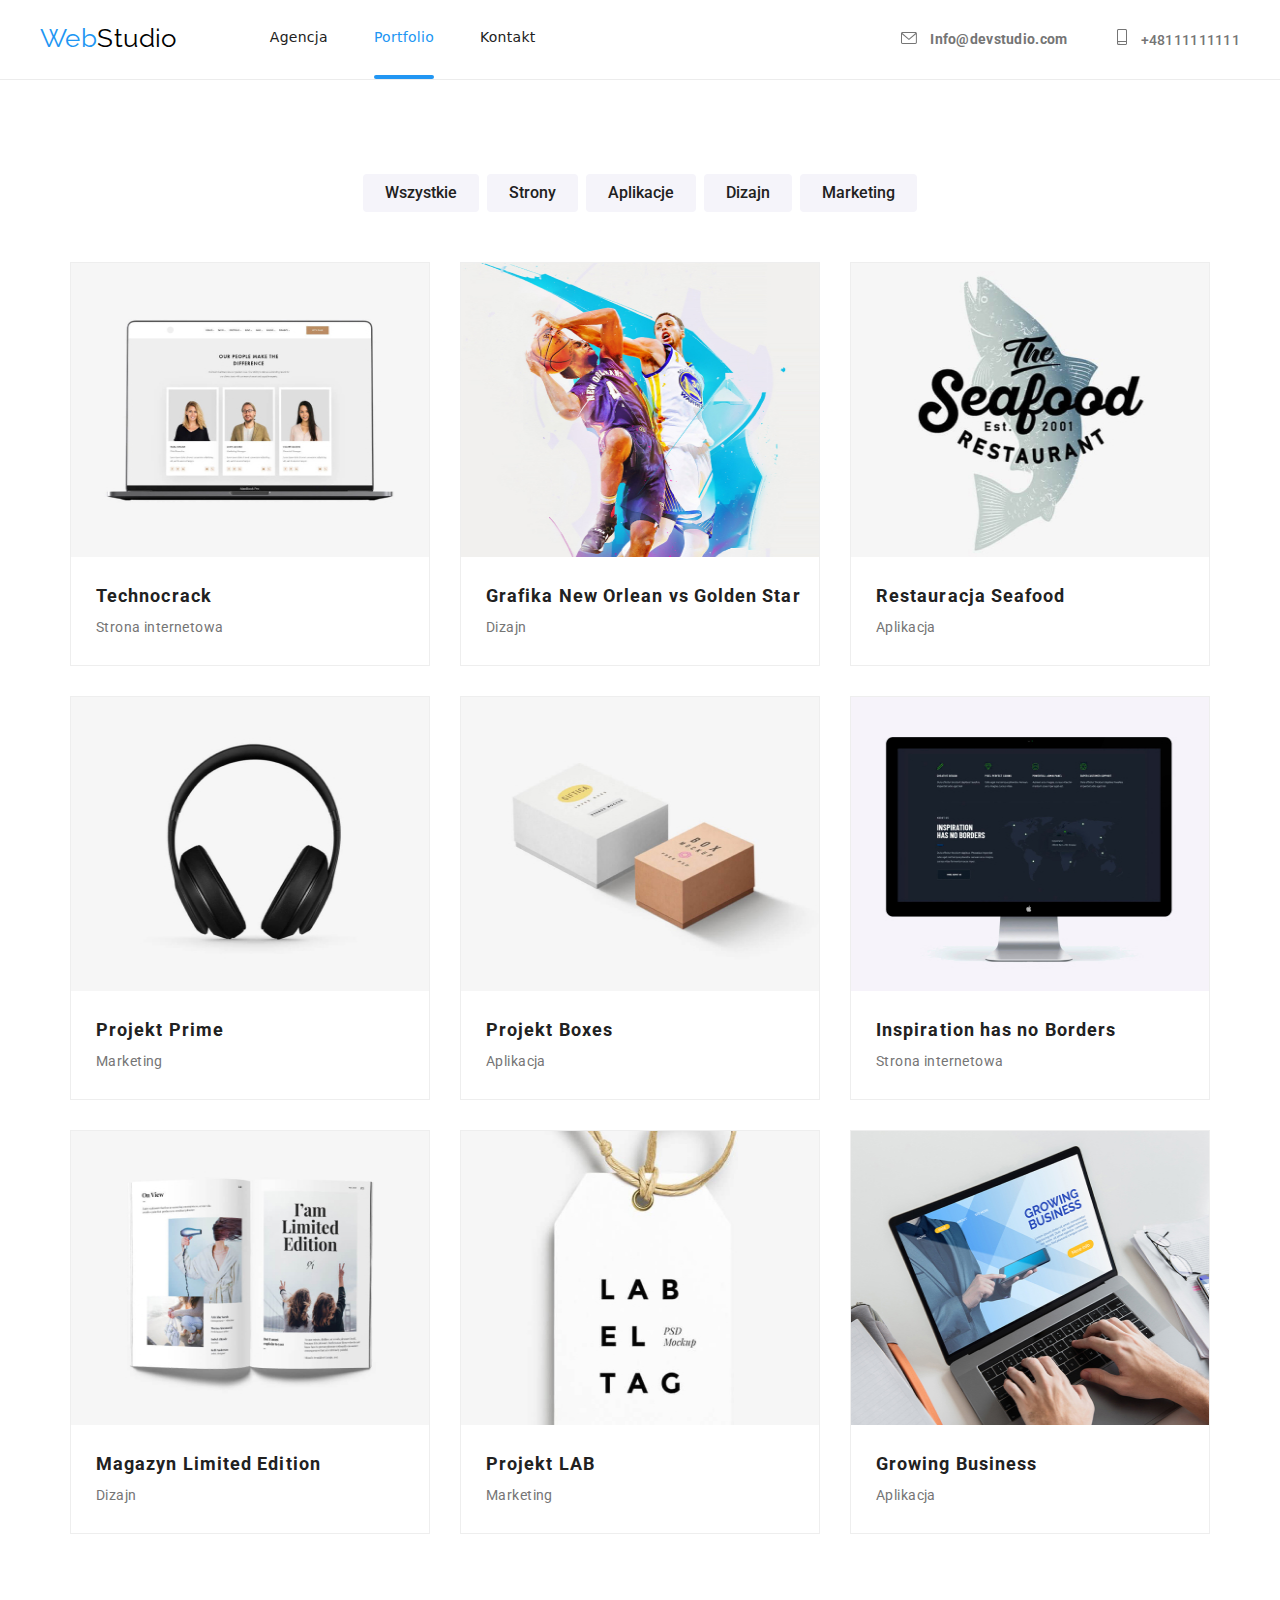
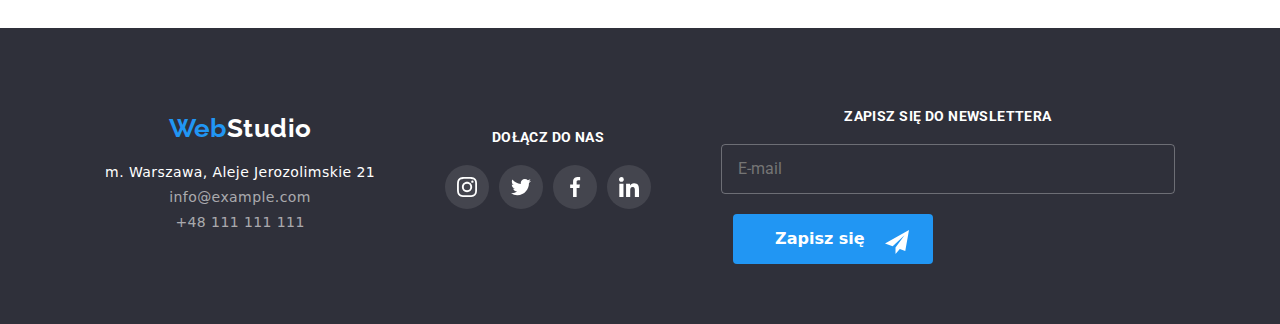
==== commit 31c41520: "upload" ====
--- a/portfolio.html
+++ b/portfolio.html
@@ -16,24 +16,24 @@
   <title>WebStudio</title>
 
 </head>
-<body>
-  <div>
-   <header class="container header">   
-    <a href="index.html" class="header__logo"
-      ><span class="header__logo-color">Web</span>Studio</a>
-      <nav>
-      <ul class="header__nav">
-    <li>
-      <a href="index.html" class="header__nav-color">Agencja</a>
-     </li>
-     <li>
-      <a href="portfolio.html" class="header__nav-color header__active">Portfolio</a>
-     </li>
-     <li>
-      <a href="kontakt.html" class="header__nav-color">Kontakt</a>
-     </li>
-    </ul>
-  </nav>
+  <body>
+    <div>
+     <header class="container header">   
+      <a href="index.html" class="header__logo"
+        ><span class="header__logo-color">Web</span>Studio</a>
+        <nav class="header__nav-size">
+        <ul class="header__nav">
+      <li>
+        <a href="index.html" class="header__nav-color">Agencja</a>
+       </li>
+       <li>
+        <a href="portfolio.html" class="header__nav-color header__active">Portfolio</a>
+       </li>
+       <li>
+        <a href="contact.html" class="header__nav-color">Kontakt</a>
+       </li>
+      </ul>
+    </nav>
 
    <ul class="header__contact">
     <li>
@@ -214,7 +214,7 @@
 
 <footer>
   <div class="container footer">
-    <div>
+    <div class="footer__container">
   <a href="index.html" class="footer__logo"><span class="footer__logo-color">Web</span>Studio</a>
      <adress class="footer__adress">
       <p> m. Warszawa, Aleje Jerozolimskie 21</p>
@@ -301,6 +301,17 @@
     </svg>
   </button>
 
+  <div class="mobile js-menu-container" id="mobile-menu">
+    <button class="menu-toggle js-close-menu">
+      <svg class="mobile__exit">
+        <use
+          xlink:href="./images/icons.svg#x"
+          width="18.67"
+          height="18.67"
+          >
+        </use>
+      </svg>
+    </button>
   <ul class="mobile__menu">
     <li><a href="./index.html" class="mobile__menu-link">Agencja</a></li>
     <li><a href="./portfolio.html" class="mobile__menu-link">Portfolio</a></li>
@@ -311,13 +322,13 @@
       <li><a href="tel:+48111111111" class="mobile__contact-phone">+48 111 111 111</a></li>
       <li><a href="mailto:info@devstudio.com" class="mobile__contact-email">info@devstudio.com</a></li>
     </ul>
-    <ul class="mobile__socials">
+    <ul class="mobile__social">
       <li><a href="https://instagram.com" class="mobile__social-link">Instagram</a></li>
-      <li class="mobile__socials-link">|</li>
+      <li class="mobile__social-link">|</li>
       <li><a href="https://twitter.com" class="mobile__social-link">Twitter</a></li>
-      <li class="mobile__socials-link">|</li>
+      <li class="mobile__social-link">|</li>
       <li><a href="https://facebook.com" class="mobile__social-link">Facebook</a></li>
-      <li class="mobile__socials-link">|</li>
+      <li class="mobile__social-link">|</li>
       <li><a href="https://linkedin.com" class="mobile__social-link">LinkedIn</a></li>
     </ul> 
 </div>
--- a/public/css/main.min.css
+++ b/public/css/main.min.css
@@ -1 +1 @@
-*{margin:0;padding:0;list-style:none;text-decoration:none;-webkit-box-sizing:border-box;box-sizing:border-box}.header{display:-webkit-box;display:-ms-flexbox;display:flex;-webkit-box-align:center;-ms-flex-align:center;align-items:center;-webkit-box-pack:justify;-ms-flex-pack:justify;justify-content:space-between;padding:16px 23px 16px 15px}.header__logo{font-family:"Raleway",sans-serif;font-size:26px;color:#000}.header__logo-color{color:#2196f3}.header__nav{display:none}.header__contact{display:none}.header__mobile{display:-webkit-box;display:-ms-flexbox;display:flex;-webkit-box-align:center;-ms-flex-align:center;align-items:center;-webkit-box-pack:center;-ms-flex-pack:center;justify-content:center;background-color:#fff;border:none}.header__mobile-menu{width:24px;height:16px}.header__mobile:hover,.header__mobile:focus{fill:#2196f3}@media(min-width: 768px){.header{width:100%;display:-webkit-box;display:-ms-flexbox;display:flex;-webkit-box-orient:horizontal;-webkit-box-direction:normal;-ms-flex-direction:row;flex-direction:row;padding:26px 15px;-webkit-box-align:center;-ms-flex-align:center;align-items:center;-webkit-box-pack:justify;-ms-flex-pack:justify;justify-content:space-between;margin:0}.header__mobile{display:none}.header__nav{display:-webkit-box;display:-ms-flexbox;display:flex;-webkit-box-orient:horizontal;-webkit-box-direction:normal;-ms-flex-direction:row;flex-direction:row;-webkit-box-pack:justify;-ms-flex-pack:justify;justify-content:space-between;font-weight:500;letter-spacing:.02em;line-height:1.2;width:80%}.header__nav-color{color:#212121;-webkit-transition:250ms cubic-bezier(0.4, 0, 0.2, 1);transition:250ms cubic-bezier(0.4, 0, 0.2, 1)}.header__nav-color:hover,.header__nav-color :focus{color:#2196f3}.header__nav-size{width:40%}.header__active::after{content:"";display:block;width:100%;height:4px;bottom:0;left:0;background-color:#2196f3;-webkit-transform:translateY(40px);transform:translateY(40px);border-radius:2px}.header__active{color:#2196f3}.header__contact{display:-webkit-box;display:-ms-flexbox;display:flex;-webkit-box-orient:vertical;-webkit-box-direction:normal;-ms-flex-direction:column;flex-direction:column;font-weight:500;letter-spacing:.02em;line-height:1.2;gap:10px;font-family:"Roboto"}.header__contact-color{color:#757575;fill:#757575;-webkit-transition:250ms cubic-bezier(0.4, 0, 0.2, 1);transition:250ms cubic-bezier(0.4, 0, 0.2, 1)}.header__contact-color:hover{color:#2196f3;fill:#2196f3}.header__contact svg{margin:0 10px 0 0}}@media(min-width: 1200px){.header{display:-webkit-box;display:-ms-flexbox;display:flex;-webkit-box-orient:horizontal;-webkit-box-direction:normal;-ms-flex-direction:row;flex-direction:row;gap:93px;padding:24px 0 25px 0;-webkit-box-align:center;-ms-flex-align:center;align-items:center;-webkit-box-pack:center;-ms-flex-pack:center;justify-content:center}.header__mobile{display:none}.header__nav{display:-webkit-box;display:-ms-flexbox;display:flex;-webkit-box-orient:horizontal;-webkit-box-direction:normal;-ms-flex-direction:row;flex-direction:row;font-weight:500;letter-spacing:.02em;line-height:1.2;gap:46px;margin:0;width:254px}.header__nav-color{color:#212121;-webkit-transition:250ms cubic-bezier(0.4, 0, 0.2, 1);transition:250ms cubic-bezier(0.4, 0, 0.2, 1)}.header__nav-color:hover,.header__nav-color :focus{color:#2196f3}.header__active::after{content:"";display:block;width:100%;height:4px;bottom:0;left:0;background-color:#2196f3;-webkit-transform:translateY(30px);transform:translateY(30px);border-radius:2px}.header__active{color:#2196f3}.header__contact{display:-webkit-box;display:-ms-flexbox;display:flex;-webkit-box-orient:horizontal;-webkit-box-direction:normal;-ms-flex-direction:row;flex-direction:row;font-weight:500;-webkit-box-align:center;-ms-flex-align:center;align-items:center;-webkit-box-pack:center;-ms-flex-pack:center;justify-content:center;gap:50px;margin-left:auto;font-family:"Roboto"}}.section{background-image:url("https://raw.githubusercontent.com/SylwiaFlorek/goit-markup-hw-04/main/images/background.jpg");background-color:rgba(47,48,58,.4);background-blend-mode:difference;background-position:center;background-repeat:no-repeat;width:100%;background-size:cover}.section__container{display:-webkit-box;display:-ms-flexbox;display:flex;-webkit-box-pack:center;-ms-flex-pack:center;justify-content:center;-webkit-box-align:center;-ms-flex-align:center;align-items:center;-webkit-box-orient:vertical;-webkit-box-direction:normal;-ms-flex-direction:column;flex-direction:column;padding:118px 0;gap:30px}.section__heading{font-size:26px;color:#fff;letter-spacing:.06em;font-weight:900;text-align:center;line-height:1.364}.section__button{background-color:#2196f3;border-radius:4px;color:#fff;width:200px;height:50px;cursor:pointer;border:none;font-family:"Roboto",sans-serif;font-size:16px;font-weight:700;letter-spacing:.06em}.section__button:hover{background-color:#2196f3;cursor:pointer;-webkit-box-shadow:0px 1px 3px rgba(197,197,197,.12),0px 1px 1px #c5c5c5,0px 2px 1px rgba(197,197,197,.2);box-shadow:0px 1px 3px rgba(197,197,197,.12),0px 1px 1px #c5c5c5,0px 2px 1px rgba(197,197,197,.2)}.section__button:active{-webkit-box-shadow:inset 1px 1px 1px 1px rgba(0,0,0,.3);box-shadow:inset 1px 1px 1px 1px rgba(0,0,0,.3)}@media(min-width: 768px){.section{background-image:url("https://raw.githubusercontent.com/SylwiaFlorek/goit-markup-hw-04/main/images/background.jpg");background-color:rgba(47,48,58,.4);background-blend-mode:difference;background-position:center;background-repeat:no-repeat;width:100%;background-size:cover}.section__container{display:-webkit-box;display:-ms-flexbox;display:flex;-webkit-box-pack:center;-ms-flex-pack:center;justify-content:center;-webkit-box-align:center;-ms-flex-align:center;align-items:center;-webkit-box-orient:vertical;-webkit-box-direction:normal;-ms-flex-direction:column;flex-direction:column;padding:200px 0;gap:30px;width:100%}.section__heading{font-size:44px;color:#fff;letter-spacing:.06em;font-weight:900;text-align:center;line-height:1.364}.section__button{background-color:#2196f3;border-radius:4px;color:#fff;width:200px;height:50px;cursor:pointer;border:none;font-family:"Roboto",sans-serif;font-size:16px;font-weight:700;letter-spacing:.06em}.section__button:hover{background-color:#2196f3;cursor:pointer;-webkit-box-shadow:0px 1px 3px rgba(197,197,197,.12),0px 1px 1px #c5c5c5,0px 2px 1px rgba(197,197,197,.2);box-shadow:0px 1px 3px rgba(197,197,197,.12),0px 1px 1px #c5c5c5,0px 2px 1px rgba(197,197,197,.2)}.section__button:active{-webkit-box-shadow:inset 1px 1px 1px 1px rgba(0,0,0,.3);box-shadow:inset 1px 1px 1px 1px rgba(0,0,0,.3)}}@media(min-width: 1200px){.section{background-image:url("https://raw.githubusercontent.com/SylwiaFlorek/goit-markup-hw-04/main/images/background.jpg");background-color:rgba(47,48,58,.4);background-blend-mode:difference;background-position:center;background-repeat:no-repeat;width:100%;background-size:cover}.section__container{display:-webkit-box;display:-ms-flexbox;display:flex;-webkit-box-pack:center;-ms-flex-pack:center;justify-content:center;-webkit-box-align:center;-ms-flex-align:center;align-items:center;-webkit-box-orient:vertical;-webkit-box-direction:normal;-ms-flex-direction:column;flex-direction:column;padding:200px 0;gap:30px;width:100%}.section__heading{font-size:44px;color:#fff;letter-spacing:.06em;font-weight:900;text-align:center;line-height:1.364}.section__button{background-color:#2196f3;border-radius:4px;color:#fff;width:200px;height:50px;cursor:pointer;border:none;font-family:"Roboto",sans-serif;font-size:16px;font-weight:700;letter-spacing:.06em}.section__button:hover{background-color:#2196f3;cursor:pointer;-webkit-box-shadow:0px 1px 3px rgba(197,197,197,.12),0px 1px 1px #c5c5c5,0px 2px 1px rgba(197,197,197,.2);box-shadow:0px 1px 3px rgba(197,197,197,.12),0px 1px 1px #c5c5c5,0px 2px 1px rgba(197,197,197,.2)}.section__button:active{-webkit-box-shadow:inset 1px 1px 1px 1px rgba(0,0,0,.3);box-shadow:inset 1px 1px 1px 1px rgba(0,0,0,.3)}}@media(min-width: 480px){.lorem{display:-webkit-box;display:-ms-flexbox;display:flex;-webkit-box-orient:horizontal;-webkit-box-direction:normal;-ms-flex-direction:row;flex-direction:row;display:flex;-webkit-box-pack:center;-ms-flex-pack:center;justify-content:center;-webkit-box-align:center;-ms-flex-align:center;align-items:center;-ms-flex-direction:column;flex-direction:column;gap:30px;padding:60px 15px 60px 15px;justify-content:center;width:100%}.lorem>li{width:100%}.lorem__text{line-height:1.71;text-align:center}.lorem__icon{display:-webkit-box;display:-ms-flexbox;display:flex;-webkit-box-pack:center;-ms-flex-pack:center;justify-content:center;-webkit-box-align:center;-ms-flex-align:center;align-items:center;-webkit-box-orient:horizontal;-webkit-box-direction:normal;-ms-flex-direction:row;flex-direction:row;background-color:#f5f4fa;height:120px;width:100%;border-radius:4px;margin-bottom:30px}.lorem__heading{font-weight:700;color:#212121;font-size:14px;margin:0 0 10px 0;width:100%;text-align:center}}@media(min-width: 768px){.lorem{display:-webkit-box;display:-ms-flexbox;display:flex;-webkit-box-orient:horizontal;-webkit-box-direction:normal;-ms-flex-direction:row;flex-direction:row;gap:30px;padding:94px 0 0 0;-webkit-box-pack:center;-ms-flex-pack:center;justify-content:center;-ms-flex-wrap:wrap;flex-wrap:wrap}.lorem__text{line-height:1.71}.lorem__icon{display:-webkit-box;display:-ms-flexbox;display:flex;-webkit-box-pack:center;-ms-flex-pack:center;justify-content:center;-webkit-box-align:center;-ms-flex-align:center;align-items:center;-webkit-box-orient:horizontal;-webkit-box-direction:normal;-ms-flex-direction:row;flex-direction:row;background-color:#f5f4fa;height:120px;width:354px;border-radius:4px;margin-bottom:30px}.lorem>li{-ms-flex-preferred-size:calc((100% - 120px)/2);flex-basis:calc((100% - 120px)/2)}.lorem__heading{font-weight:700;color:#212121;font-size:14px;margin:0 0 10px 0}}@media(min-width: 1200px){.lorem{display:-webkit-box;display:-ms-flexbox;display:flex;-webkit-box-orient:horizontal;-webkit-box-direction:normal;-ms-flex-direction:row;flex-direction:row;gap:30px;padding:94px 0 0 0;-webkit-box-pack:center;-ms-flex-pack:center;justify-content:center}.lorem__text{line-height:1.71}.lorem__icon{display:-webkit-box;display:-ms-flexbox;display:flex;-webkit-box-pack:center;-ms-flex-pack:center;justify-content:center;-webkit-box-align:center;-ms-flex-align:center;align-items:center;-webkit-box-orient:horizontal;-webkit-box-direction:normal;-ms-flex-direction:row;flex-direction:row;background-color:#f5f4fa;height:120px;width:270px;border-radius:4px;margin-bottom:30px}.lorem>li{-ms-flex-preferred-size:calc((100% - 120px)/4);flex-basis:calc((100% - 120px)/4)}.lorem__heading{font-weight:700;color:#212121;font-size:14px;margin:0 0 10px 0}}@media(min-width: 480px){.block{display:-webkit-box;display:-ms-flexbox;display:flex;-webkit-box-pack:center;-ms-flex-pack:center;justify-content:center;-webkit-box-align:center;-ms-flex-align:center;align-items:center;-webkit-box-orient:vertical;-webkit-box-direction:normal;-ms-flex-direction:column;flex-direction:column;padding:60px 0;gap:50px}.block__heading{font-size:36px;color:#212121}.block__background{background-color:#f5f4fa}.mobile-hidden{display:none}}@media(min-width: 768px){.block{display:-webkit-box;display:-ms-flexbox;display:flex;-webkit-box-pack:center;-ms-flex-pack:center;justify-content:center;-webkit-box-align:center;-ms-flex-align:center;align-items:center;-webkit-box-orient:vertical;-webkit-box-direction:normal;-ms-flex-direction:column;flex-direction:column;padding:94px 0;gap:50px}.block__background{background-color:#f5f4fa}.block__heading{font-size:36px;color:#212121}.job{display:-webkit-box;display:-ms-flexbox;display:flex;-webkit-box-pack:center;-ms-flex-pack:center;justify-content:center;-webkit-box-align:center;-ms-flex-align:center;align-items:center;-webkit-box-orient:horizontal;-webkit-box-direction:normal;-ms-flex-direction:row;flex-direction:row;gap:30px}.job__item{height:294px;width:370px}.job__images{position:relative;margin:10px;border-radius:4px;overflow:hidden;-webkit-box-shadow:0px 2px 1px -1px rgba(0,0,0,.2),0px 1px 1px 0px rgba(0,0,0,.14),0px 1px 3px 0px rgba(0,0,0,.12);box-shadow:0px 2px 1px -1px rgba(0,0,0,.2),0px 1px 1px 0px rgba(0,0,0,.14),0px 1px 3px 0px rgba(0,0,0,.12)}}@media(min-width: 1200px){.block{display:-webkit-box;display:-ms-flexbox;display:flex;-webkit-box-pack:center;-ms-flex-pack:center;justify-content:center;-webkit-box-align:center;-ms-flex-align:center;align-items:center;-webkit-box-orient:vertical;-webkit-box-direction:normal;-ms-flex-direction:column;flex-direction:column;padding:94px 0;gap:50px}.block__background{background-color:#f5f4fa}.block__heading{font-family:"Roboto",sans-serif;font-size:36px;padding-bottom:50px;text-align:center;font-size:700;color:#212121}.mobile-hidden{display:-webkit-box;display:-ms-flexbox;display:flex}.job{display:-webkit-box;display:-ms-flexbox;display:flex;-webkit-box-pack:center;-ms-flex-pack:center;justify-content:center;-webkit-box-align:center;-ms-flex-align:center;align-items:center;-webkit-box-orient:horizontal;-webkit-box-direction:normal;-ms-flex-direction:row;flex-direction:row;gap:30px;padding-left:0}.job__item{list-style-type:none;width:370px;height:294px;display:-webkit-box;display:-ms-flexbox;display:flex}.job__images{height:294px;width:370px}.job__images>.job__text{color:#fff;font-weight:700;background-color:rgba(47,48,58,.8);height:70px;text-align:center;position:relative;text-transform:uppercase;padding:27px 0;top:-72px}img{display:block;max-width:100%;height:auto}}.social{background-color:#f5f4fa;padding:94px 0}.social__list{display:-webkit-box;display:-ms-flexbox;display:flex;-webkit-box-pack:center;-ms-flex-pack:center;justify-content:center;-webkit-box-align:center;-ms-flex-align:center;align-items:center;-webkit-box-orient:vertical;-webkit-box-direction:normal;-ms-flex-direction:column;flex-direction:column;gap:30px;padding:0 15px}.social__item{width:450px;height:460px}.social__images{display:-webkit-box;display:-ms-flexbox;display:flex;-webkit-box-pack:center;-ms-flex-pack:center;justify-content:center;-webkit-box-align:center;-ms-flex-align:center;align-items:center;-webkit-box-orient:vertical;-webkit-box-direction:normal;-ms-flex-direction:column;flex-direction:column;text-align:center;background-color:#fff;-webkit-box-shadow:0px 1px 3px rgba(0,0,0,.12),0px 1px 1px rgba(0,0,0,.14),0px 2px 1px rgba(0,0,0,.2);box-shadow:0px 1px 3px rgba(0,0,0,.12),0px 1px 1px rgba(0,0,0,.14),0px 2px 1px rgba(0,0,0,.2);border-radius:0px 0px 4px 4px}.social__name{margin:30px 0 10px 0;line-height:1.1875;font-size:16px;font-weight:500;color:#212121}.social__text{line-height:1.1875;font-size:16px;margin:0 0 16px 0}.social__icons{display:-webkit-box;display:-ms-flexbox;display:flex;gap:10px;margin-bottom:30px}.social__icon{width:44px;height:44px;background-color:#fff;border-radius:50%;fill:#afb1b8;-webkit-transition:250ms cubic-bezier(0.4, 0, 0.2, 1);transition:250ms cubic-bezier(0.4, 0, 0.2, 1)}.social__icon:hover,.social__icon :focus{background-color:#2196f3;fill:#fff;cursor:pointer}@media(min-width: 768px){.social{background-color:#f5f4fa;padding:94px 0}.social__list{display:-webkit-box;display:-ms-flexbox;display:flex;-webkit-box-pack:center;-ms-flex-pack:center;justify-content:center;-webkit-box-align:center;-ms-flex-align:center;align-items:center;-webkit-box-orient:horizontal;-webkit-box-direction:normal;-ms-flex-direction:row;flex-direction:row;gap:30px;-ms-flex-wrap:wrap;flex-wrap:wrap}.social__images{display:-webkit-box;display:-ms-flexbox;display:flex;-webkit-box-pack:center;-ms-flex-pack:center;justify-content:center;-webkit-box-align:center;-ms-flex-align:center;align-items:center;-webkit-box-orient:vertical;-webkit-box-direction:normal;-ms-flex-direction:column;flex-direction:column;text-align:center;background-color:#fff;-webkit-box-shadow:0px 1px 3px rgba(0,0,0,.12),0px 1px 1px rgba(0,0,0,.14),0px 2px 1px rgba(0,0,0,.2);box-shadow:0px 1px 3px rgba(0,0,0,.12),0px 1px 1px rgba(0,0,0,.14),0px 2px 1px rgba(0,0,0,.2);border-radius:0px 0px 4px 4px;width:354px}.social__item{width:354px;height:374px}.social__name{margin:30px 0 10px 0;line-height:1.1875;font-size:16px;font-weight:500;color:#212121}.social__text{line-height:1.1875;font-size:16px;margin:0 0 16px 0}.social__icons{display:-webkit-box;display:-ms-flexbox;display:flex;gap:10px;margin-bottom:30px}.social__icon{width:44px;height:44px;background-color:#fff;border-radius:50%;fill:#afb1b8;-webkit-transition:250ms cubic-bezier(0.4, 0, 0.2, 1);transition:250ms cubic-bezier(0.4, 0, 0.2, 1)}.social__icon:hover,.social__icon :focus{background-color:#2196f3;fill:#fff;cursor:pointer}}@media(min-width: 1200px){.social{background-color:#f5f4fa;padding:94px 0}.social__list{display:-webkit-box;display:-ms-flexbox;display:flex;-webkit-box-pack:center;-ms-flex-pack:center;justify-content:center;-webkit-box-align:center;-ms-flex-align:center;align-items:center;-webkit-box-orient:horizontal;-webkit-box-direction:normal;-ms-flex-direction:row;flex-direction:row;gap:30px}.social__item{width:270px;height:260px}.social__images{display:-webkit-box;display:-ms-flexbox;display:flex;-webkit-box-pack:center;-ms-flex-pack:center;justify-content:center;-webkit-box-align:center;-ms-flex-align:center;align-items:center;-webkit-box-orient:vertical;-webkit-box-direction:normal;-ms-flex-direction:column;flex-direction:column;text-align:center;width:270px;background-color:#fff;-webkit-box-shadow:0px 1px 3px rgba(0,0,0,.12),0px 1px 1px rgba(0,0,0,.14),0px 2px 1px rgba(0,0,0,.2);box-shadow:0px 1px 3px rgba(0,0,0,.12),0px 1px 1px rgba(0,0,0,.14),0px 2px 1px rgba(0,0,0,.2);border-radius:0px 0px 4px 4px}.social__name{margin:30px 0 10px 0;line-height:1.1875;font-size:16px;font-weight:500;color:#212121}.social__text{line-height:1.1875;font-size:16px;margin:0 0 16px 0}.social__icons{display:-webkit-box;display:-ms-flexbox;display:flex;gap:10px;margin-bottom:30px}.social__icon{width:44px;height:44px;background-color:#fff;border-radius:50%;fill:#afb1b8;-webkit-transition:250ms cubic-bezier(0.4, 0, 0.2, 1);transition:250ms cubic-bezier(0.4, 0, 0.2, 1)}.social__icon:hover,.social__icon :focus{background-color:#2196f3;fill:#fff;cursor:pointer}}.client{display:-webkit-box;display:-ms-flexbox;display:flex;-webkit-box-pack:center;-ms-flex-pack:center;justify-content:center;-webkit-box-align:center;-ms-flex-align:center;align-items:center;-webkit-box-orient:horizontal;-webkit-box-direction:normal;-ms-flex-direction:row;flex-direction:row;-ms-flex-wrap:wrap;flex-wrap:wrap;gap:30px}.client__logo{border-radius:4px;border:#afb1b8 solid 1px;width:210px;height:92px;fill:#afb1b8;-webkit-transition:250ms cubic-bezier(0.4, 0, 0.2, 1);transition:250ms cubic-bezier(0.4, 0, 0.2, 1)}.client__logo:hover,.client__logo :focus{fill:#2196f3;border:#2196f3 solid 1px}@media(min-width: 768px){.client{display:-webkit-box;display:-ms-flexbox;display:flex;-webkit-box-pack:center;-ms-flex-pack:center;justify-content:center;-webkit-box-align:center;-ms-flex-align:center;align-items:center;-webkit-box-orient:horizontal;-webkit-box-direction:normal;-ms-flex-direction:row;flex-direction:row;gap:30px}.client__logo{border-radius:4px;border:#afb1b8 solid 1px;width:226px;height:92px;fill:#afb1b8;-webkit-transition:250ms cubic-bezier(0.4, 0, 0.2, 1);transition:250ms cubic-bezier(0.4, 0, 0.2, 1)}.client__logo:hover,.client__logo :focus{fill:#2196f3;border:#2196f3 solid 1px}}@media(min-width: 1200px){.client{display:-webkit-box;display:-ms-flexbox;display:flex;-webkit-box-orient:horizontal;-webkit-box-direction:normal;-ms-flex-direction:row;flex-direction:row;gap:30px}.client__logo{border-radius:4px;border:#afb1b8 solid 1px;width:170px;height:92px;fill:#afb1b8;-webkit-transition:250ms cubic-bezier(0.4, 0, 0.2, 1);transition:250ms cubic-bezier(0.4, 0, 0.2, 1)}.client__logo:hover,.client__logo :focus{fill:#2196f3;border:#2196f3 solid 1px}}footer{background-color:#2f303a;width:100%}.footer{display:-webkit-box;display:-ms-flexbox;display:flex;-webkit-box-pack:center;-ms-flex-pack:center;justify-content:center;-webkit-box-align:center;-ms-flex-align:center;align-items:center;-webkit-box-orient:vertical;-webkit-box-direction:normal;-ms-flex-direction:column;flex-direction:column;gap:60px;padding:60px 0}.footer__container{-webkit-box-orient:vertical;-webkit-box-direction:normal;-ms-flex-direction:column;flex-direction:column;-webkit-box-align:center;-ms-flex-align:center;align-items:center;-webkit-box-pack:center;-ms-flex-pack:center;justify-content:center;text-align:center}.footer__logo{font-family:"Raleway",sans-serif;font-size:24px;font-weight:700;color:#fff;line-height:1.193}.footer__logo-color{color:#2196f3}.footer__adress p{font-style:normal;color:#fff;margin:20px 0 0 0;text-align:center}.footer__links li{display:-webkit-box;display:-ms-flexbox;display:flex;-webkit-box-orient:vertical;-webkit-box-direction:normal;-ms-flex-direction:column;flex-direction:column;gap:9px;margin:9px 0;text-align:center}.footer__link{color:rgba(255,255,255,.6);-webkit-transition:250ms cubic-bezier(0.4, 0, 0.2, 1);transition:250ms cubic-bezier(0.4, 0, 0.2, 1)}.footer__link__link:hover{color:#2196f3}.footer__heading{text-align:center;font-weight:700;font-size:14px;color:#fff;text-transform:uppercase;margin:0 0 20px 0px}.footer__icons{display:-webkit-box;display:-ms-flexbox;display:flex;gap:10px}.footer__icon{width:44px;height:44px;background-color:rgba(255,255,255,.1019607843);border-radius:50%;fill:#fff;-webkit-transition:250ms cubic-bezier(0.4, 0, 0.2, 1);transition:250ms cubic-bezier(0.4, 0, 0.2, 1)}.footer__icon:hover,.footer __icon :focus{background-color:#2196f3;fill:#fff;cursor:pointer}.footer__sign-up{background-color:rgba(0,0,0,0);border:solid rgba(255,255,255,.3) 1px;border-radius:4px;width:358px;height:50px;color:rgba(255,255,255,.6);padding:16px;font-family:"Roboto",sans-serif;font-size:16px}.footer__button{background-color:#2196f3;color:#fff;width:200px;height:50px;-webkit-box-align:center;-ms-flex-align:center;align-items:center;font-size:16px;font-weight:700;border-radius:4px;border-style:none;margin-left:12px;text-align:left;padding-left:42px;cursor:pointer}.footer__button-icon{fill:#fff;position:absolute;width:50px;height:24px}@media(min-width: 768px){.footer{display:-webkit-box;display:-ms-flexbox;display:flex;-webkit-box-pack:center;-ms-flex-pack:center;justify-content:center;-webkit-box-align:center;-ms-flex-align:center;align-items:center;-webkit-box-orient:horizontal;-webkit-box-direction:normal;-ms-flex-direction:row;flex-direction:row;-ms-flex-wrap:wrap;flex-wrap:wrap;gap:60px;padding:60px 0}.footer__container{-webkit-box-orient:vertical;-webkit-box-direction:normal;-ms-flex-direction:column;flex-direction:column;-webkit-box-align:center;-ms-flex-align:center;align-items:center;-webkit-box-pack:center;-ms-flex-pack:center;justify-content:center;text-align:center}.footer__logo{font-family:"Raleway",sans-serif;font-size:"Raleway",sans-serif;font-weight:700;color:#fff;line-height:1.193}.footer__logo-color{color:#2196f3}.footer__adress p{font-style:normal;color:#fff;margin:20px 0 0 0;text-align:center}.footer__links li{text-align:center;display:-webkit-box;display:-ms-flexbox;display:flex;-webkit-box-orient:vertical;-webkit-box-direction:normal;-ms-flex-direction:column;flex-direction:column;gap:9px;margin:9px 0}.footer__link{color:rgba(255,255,255,.6);-webkit-transition:250ms cubic-bezier(0.4, 0, 0.2, 1);transition:250ms cubic-bezier(0.4, 0, 0.2, 1)}.footer__link:hover{color:#2196f3}.footer__heading{font-family:"Roboto",sans-serif;font-weight:700;font-size:14px;color:#fff;text-transform:uppercase;margin:0 0 20px 0px}.footer__icons{display:-webkit-box;display:-ms-flexbox;display:flex;gap:10px}.footer__icon{width:44px;height:44px;background-color:rgba(255,255,255,.1019607843);border-radius:50%;fill:#fff;-webkit-transition:250ms cubic-bezier(0.4, 0, 0.2, 1);transition:250ms cubic-bezier(0.4, 0, 0.2, 1)}.footer__icon:hover,.footer __icon :focus{background-color:#2196f3;fill:#fff;cursor:pointer}.footer__sign-up{background-color:rgba(0,0,0,0);border:solid rgba(255,255,255,.3) 1px;border-radius:4px;width:100%;height:50px;color:rgba(255,255,255,.6);padding:16px;font-family:"Roboto",sans-serif;font-size:16px}.footer__button{background-color:#2196f3;color:#fff;width:200px;height:50px;-webkit-box-align:center;-ms-flex-align:center;align-items:center;font-size:16px;font-weight:700;border-radius:4px;border-style:none;margin-left:12px;text-align:left;padding-left:42px;margin:20px 0 0 0;cursor:pointer}.footer__button-icon{fill:#fff;position:absolute;width:50px;height:24px}}@media(min-width: 1200px){.footer{display:-webkit-box;display:-ms-flexbox;display:flex;-webkit-box-orient:horizontal;-webkit-box-direction:normal;-ms-flex-direction:row;flex-direction:row;-webkit-box-pack:center;-ms-flex-pack:center;justify-content:center;gap:70px}.footer__logo{font-family:"Raleway",sans-serif;font-size:26px;font-weight:700;color:#fff;line-height:1.193}.footer__logo-color{color:#2196f3}.footer__adress p{font-style:normal;color:#fff;padding:0}.footer__links li{display:-webkit-box;display:-ms-flexbox;display:flex;-webkit-box-orient:vertical;-webkit-box-direction:normal;-ms-flex-direction:column;flex-direction:column;gap:9px;margin:9px 0}.footer__link{color:rgba(255,255,255,.6);-webkit-transition:250ms cubic-bezier(0.4, 0, 0.2, 1);transition:250ms cubic-bezier(0.4, 0, 0.2, 1)}.footer__link:hover{color:#2196f3}.footer__heading{font-family:"Roboto",sans-serif;font-weight:700;font-size:14px;color:#fff;text-transform:uppercase;margin:20px 0 20px 0px}.footer__icons{display:-webkit-box;display:-ms-flexbox;display:flex;gap:10px;margin-bottom:30px}.footer__icon{width:44px;height:44px;background-color:rgba(255,255,255,.1019607843);border-radius:50%;fill:#fff;-webkit-transition:250ms cubic-bezier(0.4, 0, 0.2, 1);transition:250ms cubic-bezier(0.4, 0, 0.2, 1)}.footer__icon:hover,.footer __icon :focus{background-color:#2196f3;fill:#fff;cursor:pointer}.footer__sign-up{background-color:rgba(0,0,0,0);border:solid rgba(255,255,255,.3) 1px;border-radius:4px;width:100%;height:50px;color:rgba(255,255,255,.6);padding:16px;font-family:"Roboto",sans-serif;font-size:16px}.footer__button{background-color:#2196f3;color:#fff;width:200px;height:50px;-webkit-box-align:center;-ms-flex-align:center;align-items:center;font-size:16px;font-weight:700;border-radius:4px;border-style:none;margin-left:12px;text-align:left;padding-left:42px;cursor:pointer}.footer__button-icon{fill:#fff;position:absolute;width:50px;height:24px}}.header-line-border{border-bottom:#ececec solid 1px}.buttons .filters{display:-webkit-box;display:-ms-flexbox;display:flex;-webkit-box-pack:start;-ms-flex-pack:start;justify-content:start;-ms-flex-wrap:wrap;flex-wrap:wrap;gap:8px;margin:94px 0 0 0;padding:0 15px}.buttons .filters__style{background-color:#f5f4fa;border-width:0;height:38px;font-size:16px;font-weight:500;line-height:1.625;border-radius:3px;padding:6px 33px;font-family:"Roboto";-webkit-transition:250ms cubic-bezier(0.4, 0, 0.2, 1);transition:250ms cubic-bezier(0.4, 0, 0.2, 1)}.buttons .filters__style:focus,.buttons .filters__style:hover{-webkit-box-shadow:0px 3px 1px rgba(0,0,0,.1),0px 1px 2px rgba(0,0,0,.08),0px 2px 2px rgba(0,0,0,.12);box-shadow:0px 3px 1px rgba(0,0,0,.1),0px 1px 2px rgba(0,0,0,.08),0px 2px 2px rgba(0,0,0,.12);background-color:#2196f3;color:#fff;cursor:pointer}.buttons .project{display:-webkit-box;display:-ms-flexbox;display:flex;-webkit-box-pack:center;-ms-flex-pack:center;justify-content:center;-webkit-box-align:center;-ms-flex-align:center;align-items:center;-webkit-box-orient:vertical;-webkit-box-direction:normal;-ms-flex-direction:column;flex-direction:column;gap:30px;-ms-flex-wrap:wrap;flex-wrap:wrap;margin:50px 0;padding:0 15px}.buttons .project__item{border:#eee solid 1px;-ms-flex-preferred-size:calc((100% - 90px)/3);flex-basis:calc((100% - 90px)/3);height:404px;margin:0;-webkit-transition:250ms cubic-bezier(0.4, 0, 0.2, 1);transition:250ms cubic-bezier(0.4, 0, 0.2, 1);width:100%}.buttons .project__item:hover .description-slidein{-webkit-transform:translateY(0);transform:translateY(0)}.buttons .project__item:hover:hover,.buttons .project__item:hover :focus>li{-webkit-box-shadow:0px 1px 1px rgba(0,0,0,.12),0px 4px 4px rgba(0,0,0,.06),1px 4px 6px rgba(0,0,0,.16);box-shadow:0px 1px 1px rgba(0,0,0,.12),0px 4px 4px rgba(0,0,0,.06),1px 4px 6px rgba(0,0,0,.16)}.buttons .project__item img{max-width:790px;min-width:450px;width:100%;height:294px}.buttons .project__item__name{color:#212121;font-size:18px;font-weight:700;letter-spacing:.06em;line-height:2;margin:20px 0 4px 24px}.buttons .project__item__style{border:rgba(0,0,0,0) solid 1px}.buttons .project__item__text{line-height:1.88;font-size:14px;margin:0 24px 20px 24px}.buttons .project .style-line{border-bottom:#f5f4fa solid 1px}.buttons .project .description-hidden{width:448px;position:absolute;overflow:hidden}.buttons .project .description-slidein{-webkit-transition:250ms cubic-bezier(0.4, 0, 0.2, 1);transition:250ms cubic-bezier(0.4, 0, 0.2, 1);-webkit-transform:translateY(100%);transform:translateY(100%);background-color:rgba(33,150,243,.9);display:inline-block;position:relative;width:448px;height:294px;color:#fff;font-size:18px;line-height:1.6;padding-left:24px;padding-top:20px}@media(min-width: 768px){.header-line-border{border-bottom:#ececec solid 1px}.buttons{display:-webkit-box;display:-ms-flexbox;display:flex;-webkit-box-pack:center;-ms-flex-pack:center;justify-content:center;-ms-flex-wrap:wrap;flex-wrap:wrap;gap:8px;margin:94px 0 0 0;padding:0 15px}.buttons__style{background-color:#f5f4fa;border-width:0;height:38px;font-size:16px;font-weight:500;line-height:1.625;border-radius:3px;padding:6px 33px;font-family:"Roboto";-webkit-transition:250ms cubic-bezier(0.4, 0, 0.2, 1);transition:250ms cubic-bezier(0.4, 0, 0.2, 1)}.buttons__style:focus,.buttons__style:hover{-webkit-box-shadow:0px 3px 1px rgba(0,0,0,.1),0px 1px 2px rgba(0,0,0,.08),0px 2px 2px rgba(0,0,0,.12);box-shadow:0px 3px 1px rgba(0,0,0,.1),0px 1px 2px rgba(0,0,0,.08),0px 2px 2px rgba(0,0,0,.12);background-color:#2196f3;color:#fff;cursor:pointer}.project{display:-webkit-box;display:-ms-flexbox;display:flex;-webkit-box-pack:center;-ms-flex-pack:center;justify-content:center;-webkit-box-align:center;-ms-flex-align:center;align-items:center;-webkit-box-orient:horizontal;-webkit-box-direction:normal;-ms-flex-direction:row;flex-direction:row;gap:30px;-ms-flex-wrap:wrap;flex-wrap:wrap;margin:50px 0}.project__item{border:#eee solid 1px;height:440px;margin:0;-webkit-transition:250ms cubic-bezier(0.4, 0, 0.2, 1);transition:250ms cubic-bezier(0.4, 0, 0.2, 1);width:354px}.project__item:hover .description-slidein{-webkit-transform:translateY(0);transform:translateY(0)}.project__item:hover:hover,.project__item:hover :focus>li{-webkit-box-shadow:0px 1px 1px rgba(0,0,0,.12),0px 4px 4px rgba(0,0,0,.06),1px 4px 6px rgba(0,0,0,.16);box-shadow:0px 1px 1px rgba(0,0,0,.12),0px 4px 4px rgba(0,0,0,.06),1px 4px 6px rgba(0,0,0,.16)}.projectimg{max-width:450px;min-width:354px;width:100%;height:294px}.project__name{color:#212121;font-size:18px;font-weight:700;letter-spacing:.06em;line-height:2;margin:20px 0 4px 24px}.project__style{border:rgba(0,0,0,0) solid 1px}.project__text{line-height:1.88;font-size:14px;margin:0 24px 20px 24px}.style-line{border-bottom:#f5f4fa solid 1px}.description-hidden{width:354px;position:absolute;overflow:hidden}.description-slidein{-webkit-transition:250ms cubic-bezier(0.4, 0, 0.2, 1);transition:250ms cubic-bezier(0.4, 0, 0.2, 1);-webkit-transform:translateY(100%);transform:translateY(100%);background-color:rgba(33,150,243,.9);display:inline-block;position:relative;width:354px;height:294px;color:#fff;font-size:18px;line-height:1.6;padding-left:24px;padding-top:20px}}@media(min-width: 1200px){.header-line-border{border-bottom:#ececec solid 1px}.buttons{display:-webkit-box;display:-ms-flexbox;display:flex;-webkit-box-pack:center;-ms-flex-pack:center;justify-content:center;gap:8px;margin:94px 0 0 0}.buttons__style{background-color:#f5f4fa;border-width:0;color:#212121;height:38px;font-size:16px;font-weight:500;line-height:1.625;border-radius:4px;padding:6px 22px;font-family:"Roboto";border-style:none;cursor:pointer;-webkit-transition:250ms cubic-bezier(0.4, 0, 0.2, 1);transition:250ms cubic-bezier(0.4, 0, 0.2, 1)}.buttons__style:focus,.buttons__style:hover{-webkit-box-shadow:0px 3px 1px rgba(0,0,0,.1),0px 1px 2px rgba(0,0,0,.08),0px 2px 2px rgba(0,0,0,.12);box-shadow:0px 3px 1px rgba(0,0,0,.1),0px 1px 2px rgba(0,0,0,.08),0px 2px 2px rgba(0,0,0,.12);background-color:#2196f3;color:#fff;cursor:pointer;-webkit-transition:250ms cubic-bezier(0.4, 0, 0.2, 1);transition:250ms cubic-bezier(0.4, 0, 0.2, 1)}.project{display:-webkit-box;display:-ms-flexbox;display:flex;-webkit-box-pack:center;-ms-flex-pack:center;justify-content:center;-webkit-box-align:center;-ms-flex-align:center;align-items:center;-webkit-box-orient:horizontal;-webkit-box-direction:normal;-ms-flex-direction:row;flex-direction:row;gap:30px;-ms-flex-wrap:wrap;flex-wrap:wrap;margin-top:50px;margin-bottom:94px}.project__item{border:#eee solid 1px;-ms-flex-preferred-size:calc((100% - 90px)/3);flex-basis:calc((100% - 90px)/3);height:404px;margin:0;-webkit-transition:250ms cubic-bezier(0.4, 0, 0.2, 1);transition:250ms cubic-bezier(0.4, 0, 0.2, 1)}.project__item:hover .description-slidein{-webkit-transform:translateY(0);transform:translateY(0)}.project__item:hover:hover,.project__item:hover :focus>li{-webkit-box-shadow:0px 1px 1px rgba(0,0,0,.12),0px 4px 4px rgba(0,0,0,.06),1px 4px 6px rgba(0,0,0,.16);box-shadow:0px 1px 1px rgba(0,0,0,.12),0px 4px 4px rgba(0,0,0,.06),1px 4px 6px rgba(0,0,0,.16)}.project__name{color:#212121;font-family:"Roboto";font-size:18px;font-weight:700;letter-spacing:.06em;line-height:2;margin:20px 0 0 0}.project__style{border:rgba(0,0,0,0) solid 1px;padding-left:24px}.project__text{font-family:"Roboto";line-height:1.88;font-size:14px;margin:0 0 20px 0;padding:0 auto}.style-line{border-bottom:#f5f4fa solid 1px}.description-hidden{width:372px;position:absolute;overflow:hidden}.description-slidein{-webkit-transition:250ms cubic-bezier(0.4, 0, 0.2, 1);transition:250ms cubic-bezier(0.4, 0, 0.2, 1);-webkit-transform:translateY(100%);transform:translateY(100%);background-color:rgba(33,150,243,.9);display:inline-block;position:relative;width:372px;height:294px;color:#fff;font-size:18px;line-height:1.6;padding-left:24px;padding-top:20px;cursor:pointer}}.backdrop{left:0;top:0;width:100%;height:100%;background-color:rgba(0,0,0,.2);position:fixed;-webkit-transition:all 250ms ease-in;transition:all 250ms ease-in}.is-hidden{visibility:hidden;opacity:0;pointer-events:none;-webkit-transition:all 250ms ease-in;transition:all 250ms ease-in}.modal{position:absolute;top:50%;left:50%;-webkit-transform:translate(-50%, -50%);transform:translate(-50%, -50%);width:450px;min-height:581px;background-color:#fff;-webkit-box-align:center;-ms-flex-align:center;align-items:center;display:-webkit-box;display:-ms-flexbox;display:flex;-webkit-box-orient:vertical;-webkit-box-direction:normal;-ms-flex-direction:column;flex-direction:column;font-size:12px;gap:10px;color:#757575}.modal__close-button{position:absolute;top:8px;right:8px;background-color:#fff;border:1px solid rgba(0,0,0,.1);border-radius:50%;cursor:pointer;width:30px;height:30px}.modal__header{font-size:20px;font-weight:700;line-height:1.172;color:#212121;margin:40px 0 20px 0;width:370px;text-align:center}.modal__hover:hover>.modal__input,.modal__hover:focus>.modal__input{border:#2196f3 1px solid;-webkit-box-shadow:none;box-shadow:none;outline:none}.modal__hover:hover>.modal__icon,.modal__hover:focus>.modal__icon{fill:#2196f3}.modal__input{width:370px;height:40px;display:block;margin:4px 0 0 0;border-radius:4px;border:rgba(33,33,33,.2) 1px solid;padding:0 0 0 30px;outline:none;-webkit-transition:250ms cubic-bezier(0.4, 0, 0.2, 1);transition:250ms cubic-bezier(0.4, 0, 0.2, 1)}.modal__comment{resize:none;width:370px;height:120px;padding:12px 16px;border-radius:4px;outline:none;-webkit-transition:250ms cubic-bezier(0.4, 0, 0.2, 1);transition:250ms cubic-bezier(0.4, 0, 0.2, 1)}.modal__comment::-webkit-input-placeholder{color:rgba(117,117,117,.5019607843)}.modal__comment::-moz-placeholder{color:rgba(117,117,117,.5019607843)}.modal__comment:-ms-input-placeholder{color:rgba(117,117,117,.5019607843)}.modal__comment::-ms-input-placeholder{color:rgba(117,117,117,.5019607843)}.modal__comment::placeholder{color:rgba(117,117,117,.5019607843)}.modal__button{background-color:#2196f3;border-radius:4px;width:200px;height:50px;border:none;color:#fff;font-weight:700;font-size:16px;cursor:pointer}.modal__terms-and-conditions{font-size:14px;padding:10px 0 20px 0}.modal__terms-and-conditions input{position:absolute;opacity:0;height:0;width:0}.modal__terms-and-conditions input:checked~.modal__checkmark{background-color:#2196f3;border:none}.modal__terms-and-conditions :checked~.modal__checkmark:after{display:block}.modal__checkmark{position:absolute;cursor:pointer;top:455px;left:45px;height:16px;width:16px;border-radius:2px;background-color:#fff;border:#212121 2px solid}.modal__checkmark:after{content:"";position:absolute;display:none}.modal__tick{fill:#fff;width:11px;height:8px;position:absolute;left:48px;top:459px;z-index:999}.modal__links{text-decoration:underline;color:#2196f3}.modal__icon{fill:#212121;width:15px;height:13px;position:absolute;-webkit-transition:fill 250ms cubic-bezier(0.4, 0, 0.2, 1);transition:fill 250ms cubic-bezier(0.4, 0, 0.2, 1)}.modal__icon-position1{top:149px;left:52px}.modal__icon-position2{top:218px;left:52px}.modal__icon-position3{top:289px;left:52px}@media(min-width: 768px){.modal{position:absolute;top:50%;left:50%;-webkit-transform:translate(-50%, -50%);transform:translate(-50%, -50%);width:450px;min-height:581px;background-color:#fff;-webkit-box-align:center;-ms-flex-align:center;align-items:center;display:-webkit-box;display:-ms-flexbox;display:flex;-webkit-box-orient:vertical;-webkit-box-direction:normal;-ms-flex-direction:column;flex-direction:column;font-size:12px;gap:10px;color:#757575}.modal__close-button{position:absolute;top:8px;right:8px;background-color:#fff;border:1px solid rgba(0,0,0,.1);border-radius:50%;cursor:pointer;width:30px;height:30px}.modal__header{font-size:20px;font-weight:700;line-height:1.172;color:#212121;margin:40px 0 20px 0;width:370px;text-align:center}.modal__hover:hover>.modal__input,.modal__hover:focus>.modal__input{border:#2196f3 1px solid;-webkit-box-shadow:none;box-shadow:none;outline:none}.modal__hover:hover>.modal__icon,.modal__hover:focus>.modal__icon{fill:#2196f3}.modal__input{width:370px;height:40px;display:block;margin:4px 0 0 0;border-radius:4px;border:rgba(33,33,33,.2) 1px solid;padding:0 0 0 30px;outline:none;-webkit-transition:250ms cubic-bezier(0.4, 0, 0.2, 1);transition:250ms cubic-bezier(0.4, 0, 0.2, 1)}.modal__comment{resize:none;width:370px;height:120px;padding:12px 16px;border-radius:4px;outline:none;-webkit-transition:250ms cubic-bezier(0.4, 0, 0.2, 1);transition:250ms cubic-bezier(0.4, 0, 0.2, 1)}.modal__comment::-webkit-input-placeholder{color:rgba(117,117,117,.5019607843)}.modal__comment::-moz-placeholder{color:rgba(117,117,117,.5019607843)}.modal__comment:-ms-input-placeholder{color:rgba(117,117,117,.5019607843)}.modal__comment::-ms-input-placeholder{color:rgba(117,117,117,.5019607843)}.modal__comment::placeholder{color:rgba(117,117,117,.5019607843)}.modal__button{background-color:#2196f3;border-radius:4px;width:200px;height:50px;border:none;color:#fff;font-weight:700;font-size:16px;cursor:pointer}.modal__terms-and-conditions{font-size:14px;padding:10px 0 20px 0}.modal__terms-and-conditions input{position:absolute;opacity:0;height:0;width:0}.modal__terms-and-conditions input:checked~.modal__checkmark{background-color:#2196f3;border:none}.modal__terms-and-conditions :checked~.modal__checkmark:after{display:block}.modal__checkmark{position:absolute;cursor:pointer;top:455px;left:45px;height:16px;width:16px;border-radius:2px;background-color:#fff;border:#212121 2px solid}.modal__checkmark:after{content:"";position:absolute;display:none}.modal__tick{fill:#fff;width:11px;height:8px;position:absolute;left:48px;top:459px;z-index:999}.modal__links{text-decoration:underline;color:#2196f3}.modal__icon{fill:#212121;width:15px;height:13px;position:absolute;-webkit-transition:fill 250ms cubic-bezier(0.4, 0, 0.2, 1);transition:fill 250ms cubic-bezier(0.4, 0, 0.2, 1)}.modal__icon-position1{top:149px;left:52px}.modal__icon-position2{top:218px;left:52px}.modal__icon-position3{top:289px;left:52px}}@media(min-width: 1200px){.modal{position:absolute;top:50%;left:50%;-webkit-transform:translate(-50%, -50%);transform:translate(-50%, -50%);width:528px;min-height:581px;background-color:#fff;-webkit-box-align:center;-ms-flex-align:center;align-items:center;display:-webkit-box;display:-ms-flexbox;display:flex;-webkit-box-orient:vertical;-webkit-box-direction:normal;-ms-flex-direction:column;flex-direction:column;font-size:12px;gap:10px;color:#757575}.modal__close-button{position:absolute;top:8px;right:8px;background-color:#fff;border:1px solid rgba(0,0,0,.1);border-radius:50%;cursor:pointer;width:30px;height:30px}.modal__header{font-size:20px;font-weight:700;line-height:1.172;color:#212121;margin:40px 0 20px 0;width:100%}.modal__hover:hover>.modal__input,.modal__hover:focus>.modal__input{border:#2196f3 1px solid;-webkit-box-shadow:none;box-shadow:none;outline:none}.modal__hover:hover>.modal__icon,.modal__hover:focus>.modal__icon{fill:#2196f3}.modal__input{width:448px;height:40px;display:block;margin:4px 0 0 0;border-radius:4px;border:rgba(33,33,33,.2) 1px solid;padding:0 0 0 30px;outline:none;-webkit-transition:250ms cubic-bezier(0.4, 0, 0.2, 1);transition:250ms cubic-bezier(0.4, 0, 0.2, 1)}.modal__comment{resize:none;width:448px;height:120px;padding:12px 16px;border-radius:4px;outline:none;-webkit-transition:250ms cubic-bezier(0.4, 0, 0.2, 1);transition:250ms cubic-bezier(0.4, 0, 0.2, 1)}.modal__comment::-webkit-input-placeholder{color:rgba(117,117,117,.5019607843)}.modal__comment::-moz-placeholder{color:rgba(117,117,117,.5019607843)}.modal__comment:-ms-input-placeholder{color:rgba(117,117,117,.5019607843)}.modal__comment::-ms-input-placeholder{color:rgba(117,117,117,.5019607843)}.modal__comment::placeholder{color:rgba(117,117,117,.5019607843)}.modal__button{background-color:#2196f3;border-radius:4px;width:200px;height:50px;border:none;color:#fff;font-weight:700;font-size:16px;cursor:pointer}.modal__terms-and-conditions{font-size:14px;padding:10px 0 20px 0}.modal__terms-and-conditions input{position:absolute;opacity:0;height:0;width:0}.modal__terms-and-conditions input:checked~.modal__checkmark{background-color:#2196f3;border:none}.modal__terms-and-conditions :checked~.modal__checkmark:after{display:block}.modal__checkmark{position:absolute;cursor:pointer;top:455px;left:45px;height:16px;width:16px;border-radius:2px;background-color:#fff;border:#212121 2px solid}.modal__checkmark:after{content:"";position:absolute;display:none}.modal__tick{fill:#fff;width:11px;height:8px;position:absolute;left:48px;top:459px;z-index:999}.modal__links{text-decoration:underline;color:#2196f3}.modal__icon{fill:#212121;width:15px;height:13px;position:absolute;-webkit-transition:fill 250ms cubic-bezier(0.4, 0, 0.2, 1);transition:fill 250ms cubic-bezier(0.4, 0, 0.2, 1)}.modal__icon-position1{top:125px;left:52px}.modal__icon-position2{top:194px;left:52px}.modal__icon-position3{top:260px;left:52px}}@media(max-width: 767px){.menu{display:none}}@media(min-width: 768px){.menu-toggle{display:none}}.menu-toggle{min-height:19px;min-width:19px;display:-webkit-box;display:-ms-flexbox;display:flex;-webkit-box-align:center;-ms-flex-align:center;align-items:center;-webkit-box-pack:center;-ms-flex-pack:center;justify-content:center;margin:0;padding:0;background-color:rgba(0,0,0,0);cursor:pointer;border:none;position:absolute;fill:#212121;top:21px;right:25px}.menu-toggle:focus,.menu-toggle:hover{fill:#2196f3}.mobile{position:fixed;top:0;left:0;width:100vw;height:100vh;padding:48px 40px;background-color:#fff;z-index:999;display:-webkit-box;display:-ms-flexbox;display:flex;-webkit-box-orient:vertical;-webkit-box-direction:normal;-ms-flex-direction:column;flex-direction:column;gap:302px;-webkit-transform:translateX(100%);transform:translateX(100%);-webkit-transition:-webkit-transform 250ms ease-in-out;transition:-webkit-transform 250ms ease-in-out;transition:transform 250ms ease-in-out;transition:transform 250ms ease-in-out, -webkit-transform 250ms ease-in-out}.mobile.is-open{-webkit-transform:translateX(0);transform:translateX(0)}.mobile__menu{padding:0;margin:0;list-style:none;display:-webkit-box;display:-ms-flexbox;display:flex;-webkit-box-orient:vertical;-webkit-box-direction:normal;-ms-flex-direction:column;flex-direction:column;gap:36px}.mobile__menu-link{color:#212121;text-decoration:none;font-weight:500;font-size:40px}.mobile__menu-link:hover,.mobile__menu-link:focus{color:#2196f3}.mobile__links{display:-webkit-box;display:-ms-flexbox;display:flex;-webkit-box-orient:vertical;-webkit-box-direction:normal;-ms-flex-direction:column;flex-direction:column;gap:64px}.mobile__contact{display:-webkit-box;display:-ms-flexbox;display:flex;-webkit-box-orient:vertical;-webkit-box-direction:normal;-ms-flex-direction:column;flex-direction:column;gap:32px}.mobile__contact-phone{font-size:34px;font-weight:500;color:#2196f3}.mobile__contact-email{font-size:24px;font-weight:500;color:#757575}.mobile__social{display:-webkit-box;display:-ms-flexbox;display:flex;-webkit-box-orient:horizontal;-webkit-box-direction:normal;-ms-flex-direction:row;flex-direction:row;gap:10px}.mobile__social-link{font-size:18px;color:#2196f3;font-weight:500}.mobile__exit{width:19px;height:19px}body{font-family:"Roboto",sans-serif,"Raleway",sans-serif;background-color:#fff;color:#757575;font-size:14px;letter-spacing:.03em}.container{width:100%;margin:0 auto}img{display:block;max-width:100%;height:auto}@media(min-width: 768px){.container{width:768px;margin:0 auto}}@media(min-width: 1200px){.container{width:1200px;margin:0 auto}}a:focus-within{color:#2196f3;fill:#2196f3}/*# sourceMappingURL=main.min.css.map */+*{margin:0;padding:0;list-style:none;text-decoration:none;-webkit-box-sizing:border-box;box-sizing:border-box}.header{display:-webkit-box;display:-ms-flexbox;display:flex;-webkit-box-align:center;-ms-flex-align:center;align-items:center;-webkit-box-pack:justify;-ms-flex-pack:justify;justify-content:space-between;padding:16px 23px 16px 15px}.header__logo{font-family:"Raleway",sans-serif;font-size:26px;color:#000}.header__logo-color{color:#2196f3}.header__nav{display:none}.header__contact{display:none}.header__mobile{display:-webkit-box;display:-ms-flexbox;display:flex;-webkit-box-align:center;-ms-flex-align:center;align-items:center;-webkit-box-pack:center;-ms-flex-pack:center;justify-content:center;background-color:#fff;border:none}.header__mobile-menu{width:24px;height:16px}.header__mobile:hover,.header__mobile:focus{fill:#2196f3}@media(min-width: 768px){.header{width:100%;display:-webkit-box;display:-ms-flexbox;display:flex;-webkit-box-orient:horizontal;-webkit-box-direction:normal;-ms-flex-direction:row;flex-direction:row;padding:26px 15px;-webkit-box-align:center;-ms-flex-align:center;align-items:center;-webkit-box-pack:justify;-ms-flex-pack:justify;justify-content:space-between;margin:0}.header__mobile{display:none}.header__nav{display:-webkit-box;display:-ms-flexbox;display:flex;-webkit-box-orient:horizontal;-webkit-box-direction:normal;-ms-flex-direction:row;flex-direction:row;-webkit-box-pack:justify;-ms-flex-pack:justify;justify-content:space-between;font-weight:500;letter-spacing:.02em;line-height:1.2;width:80%}.header__nav-color{color:#212121;-webkit-transition:250ms cubic-bezier(0.4, 0, 0.2, 1);transition:250ms cubic-bezier(0.4, 0, 0.2, 1)}.header__nav-color:hover,.header__nav-color :focus{color:#2196f3}.header__nav-size{width:40%}.header__active::after{content:"";display:block;width:100%;height:4px;bottom:0;left:0;background-color:#2196f3;-webkit-transform:translateY(40px);transform:translateY(40px);border-radius:2px}.header__active{color:#2196f3}.header__contact{display:-webkit-box;display:-ms-flexbox;display:flex;-webkit-box-orient:vertical;-webkit-box-direction:normal;-ms-flex-direction:column;flex-direction:column;font-weight:500;letter-spacing:.02em;line-height:1.2;gap:10px;font-family:"Roboto"}.header__contact-color{color:#757575;fill:#757575;-webkit-transition:250ms cubic-bezier(0.4, 0, 0.2, 1);transition:250ms cubic-bezier(0.4, 0, 0.2, 1)}.header__contact-color:hover{color:#2196f3;fill:#2196f3}.header__contact svg{margin:0 10px 0 0}}@media(min-width: 1200px){.header{display:-webkit-box;display:-ms-flexbox;display:flex;-webkit-box-orient:horizontal;-webkit-box-direction:normal;-ms-flex-direction:row;flex-direction:row;gap:93px;padding:24px 0 25px 0;-webkit-box-align:center;-ms-flex-align:center;align-items:center;-webkit-box-pack:center;-ms-flex-pack:center;justify-content:center}.header__mobile{display:none}.header__nav{display:-webkit-box;display:-ms-flexbox;display:flex;-webkit-box-orient:horizontal;-webkit-box-direction:normal;-ms-flex-direction:row;flex-direction:row;font-weight:500;letter-spacing:.02em;line-height:1.2;gap:46px;margin:0;width:254px}.header__nav-color{color:#212121;-webkit-transition:250ms cubic-bezier(0.4, 0, 0.2, 1);transition:250ms cubic-bezier(0.4, 0, 0.2, 1)}.header__nav-color:hover,.header__nav-color :focus{color:#2196f3}.header__active::after{content:"";display:block;width:100%;height:4px;bottom:0;left:0;background-color:#2196f3;-webkit-transform:translateY(30px);transform:translateY(30px);border-radius:2px}.header__active{color:#2196f3}.header__contact{display:-webkit-box;display:-ms-flexbox;display:flex;-webkit-box-orient:horizontal;-webkit-box-direction:normal;-ms-flex-direction:row;flex-direction:row;font-weight:500;-webkit-box-align:center;-ms-flex-align:center;align-items:center;-webkit-box-pack:center;-ms-flex-pack:center;justify-content:center;gap:50px;margin-left:auto;font-family:"Roboto"}}.section{background-image:url("https://raw.githubusercontent.com/SylwiaFlorek/goit-markup-hw-04/main/images/background.jpg");background-color:rgba(47,48,58,.4);background-blend-mode:difference;background-position:center;background-repeat:no-repeat;width:100%;background-size:cover}.section__container{display:-webkit-box;display:-ms-flexbox;display:flex;-webkit-box-pack:center;-ms-flex-pack:center;justify-content:center;-webkit-box-align:center;-ms-flex-align:center;align-items:center;-webkit-box-orient:vertical;-webkit-box-direction:normal;-ms-flex-direction:column;flex-direction:column;padding:118px 0;gap:30px}.section__heading{font-size:26px;color:#fff;letter-spacing:.06em;font-weight:900;text-align:center;line-height:1.364}.section__button{background-color:#2196f3;border-radius:4px;color:#fff;width:200px;height:50px;cursor:pointer;border:none;font-family:"Roboto",sans-serif;font-size:16px;font-weight:700;letter-spacing:.06em}.section__button:hover{background-color:#2196f3;cursor:pointer;-webkit-box-shadow:0px 1px 3px rgba(197,197,197,.12),0px 1px 1px #c5c5c5,0px 2px 1px rgba(197,197,197,.2);box-shadow:0px 1px 3px rgba(197,197,197,.12),0px 1px 1px #c5c5c5,0px 2px 1px rgba(197,197,197,.2)}.section__button:active{-webkit-box-shadow:inset 1px 1px 1px 1px rgba(0,0,0,.3);box-shadow:inset 1px 1px 1px 1px rgba(0,0,0,.3)}@media(min-width: 768px){.section{background-image:url("https://raw.githubusercontent.com/SylwiaFlorek/goit-markup-hw-04/main/images/background.jpg");background-color:rgba(47,48,58,.4);background-blend-mode:difference;background-position:center;background-repeat:no-repeat;width:100%;background-size:cover}.section__container{display:-webkit-box;display:-ms-flexbox;display:flex;-webkit-box-pack:center;-ms-flex-pack:center;justify-content:center;-webkit-box-align:center;-ms-flex-align:center;align-items:center;-webkit-box-orient:vertical;-webkit-box-direction:normal;-ms-flex-direction:column;flex-direction:column;padding:200px 0;gap:30px;width:100%}.section__heading{font-size:44px;color:#fff;letter-spacing:.06em;font-weight:900;text-align:center;line-height:1.364}.section__button{background-color:#2196f3;border-radius:4px;color:#fff;width:200px;height:50px;cursor:pointer;border:none;font-family:"Roboto",sans-serif;font-size:16px;font-weight:700;letter-spacing:.06em}.section__button:hover{background-color:#2196f3;cursor:pointer;-webkit-box-shadow:0px 1px 3px rgba(197,197,197,.12),0px 1px 1px #c5c5c5,0px 2px 1px rgba(197,197,197,.2);box-shadow:0px 1px 3px rgba(197,197,197,.12),0px 1px 1px #c5c5c5,0px 2px 1px rgba(197,197,197,.2)}.section__button:active{-webkit-box-shadow:inset 1px 1px 1px 1px rgba(0,0,0,.3);box-shadow:inset 1px 1px 1px 1px rgba(0,0,0,.3)}}@media(min-width: 1200px){.section{background-image:url("https://raw.githubusercontent.com/SylwiaFlorek/goit-markup-hw-04/main/images/background.jpg");background-color:rgba(47,48,58,.4);background-blend-mode:difference;background-position:center;background-repeat:no-repeat;width:100%;background-size:cover}.section__container{display:-webkit-box;display:-ms-flexbox;display:flex;-webkit-box-pack:center;-ms-flex-pack:center;justify-content:center;-webkit-box-align:center;-ms-flex-align:center;align-items:center;-webkit-box-orient:vertical;-webkit-box-direction:normal;-ms-flex-direction:column;flex-direction:column;padding:200px 0;gap:30px;width:100%}.section__heading{font-size:44px;color:#fff;letter-spacing:.06em;font-weight:900;text-align:center;line-height:1.364}.section__button{background-color:#2196f3;border-radius:4px;color:#fff;width:200px;height:50px;cursor:pointer;border:none;font-family:"Roboto",sans-serif;font-size:16px;font-weight:700;letter-spacing:.06em}.section__button:hover{background-color:#2196f3;cursor:pointer;-webkit-box-shadow:0px 1px 3px rgba(197,197,197,.12),0px 1px 1px #c5c5c5,0px 2px 1px rgba(197,197,197,.2);box-shadow:0px 1px 3px rgba(197,197,197,.12),0px 1px 1px #c5c5c5,0px 2px 1px rgba(197,197,197,.2)}.section__button:active{-webkit-box-shadow:inset 1px 1px 1px 1px rgba(0,0,0,.3);box-shadow:inset 1px 1px 1px 1px rgba(0,0,0,.3)}}@media(min-width: 480px){.lorem{display:-webkit-box;display:-ms-flexbox;display:flex;-webkit-box-orient:horizontal;-webkit-box-direction:normal;-ms-flex-direction:row;flex-direction:row;display:flex;-webkit-box-pack:center;-ms-flex-pack:center;justify-content:center;-webkit-box-align:center;-ms-flex-align:center;align-items:center;-ms-flex-direction:column;flex-direction:column;gap:30px;padding:60px 15px 60px 15px;justify-content:center;width:100%}.lorem>li{width:100%}.lorem__text{line-height:1.71;text-align:center}.lorem__icon{display:-webkit-box;display:-ms-flexbox;display:flex;-webkit-box-pack:center;-ms-flex-pack:center;justify-content:center;-webkit-box-align:center;-ms-flex-align:center;align-items:center;-webkit-box-orient:horizontal;-webkit-box-direction:normal;-ms-flex-direction:row;flex-direction:row;background-color:#f5f4fa;height:120px;width:100%;border-radius:4px;margin-bottom:30px}.lorem__heading{font-weight:700;color:#212121;font-size:14px;margin:0 0 10px 0;width:100%;text-align:center}}@media(min-width: 768px){.lorem{display:-webkit-box;display:-ms-flexbox;display:flex;-webkit-box-orient:horizontal;-webkit-box-direction:normal;-ms-flex-direction:row;flex-direction:row;gap:30px;padding:94px 0 0 0;-webkit-box-pack:center;-ms-flex-pack:center;justify-content:center;-ms-flex-wrap:wrap;flex-wrap:wrap}.lorem__text{line-height:1.71}.lorem__icon{display:-webkit-box;display:-ms-flexbox;display:flex;-webkit-box-pack:center;-ms-flex-pack:center;justify-content:center;-webkit-box-align:center;-ms-flex-align:center;align-items:center;-webkit-box-orient:horizontal;-webkit-box-direction:normal;-ms-flex-direction:row;flex-direction:row;background-color:#f5f4fa;height:120px;width:354px;border-radius:4px;margin-bottom:30px}.lorem>li{-ms-flex-preferred-size:calc((100% - 120px)/2);flex-basis:calc((100% - 120px)/2)}.lorem__heading{font-weight:700;color:#212121;font-size:14px;margin:0 0 10px 0}}@media(min-width: 1200px){.lorem{display:-webkit-box;display:-ms-flexbox;display:flex;-webkit-box-orient:horizontal;-webkit-box-direction:normal;-ms-flex-direction:row;flex-direction:row;gap:30px;padding:94px 0 0 0;-webkit-box-pack:center;-ms-flex-pack:center;justify-content:center}.lorem__text{line-height:1.71}.lorem__icon{display:-webkit-box;display:-ms-flexbox;display:flex;-webkit-box-pack:center;-ms-flex-pack:center;justify-content:center;-webkit-box-align:center;-ms-flex-align:center;align-items:center;-webkit-box-orient:horizontal;-webkit-box-direction:normal;-ms-flex-direction:row;flex-direction:row;background-color:#f5f4fa;height:120px;width:270px;border-radius:4px;margin-bottom:30px}.lorem>li{-ms-flex-preferred-size:calc((100% - 120px)/4);flex-basis:calc((100% - 120px)/4)}.lorem__heading{font-weight:700;color:#212121;font-size:14px;margin:0 0 10px 0}}@media(min-width: 480px){.block{display:-webkit-box;display:-ms-flexbox;display:flex;-webkit-box-pack:center;-ms-flex-pack:center;justify-content:center;-webkit-box-align:center;-ms-flex-align:center;align-items:center;-webkit-box-orient:vertical;-webkit-box-direction:normal;-ms-flex-direction:column;flex-direction:column;padding:60px 0;gap:50px}.block__heading{font-size:36px;color:#212121}.block__background{background-color:#f5f4fa}.mobile-hidden{display:none}}@media(min-width: 768px){.block{display:-webkit-box;display:-ms-flexbox;display:flex;-webkit-box-pack:center;-ms-flex-pack:center;justify-content:center;-webkit-box-align:center;-ms-flex-align:center;align-items:center;-webkit-box-orient:vertical;-webkit-box-direction:normal;-ms-flex-direction:column;flex-direction:column;padding:94px 0;gap:50px}.block__background{background-color:#f5f4fa}.block__heading{font-size:36px;color:#212121}.job{display:-webkit-box;display:-ms-flexbox;display:flex;-webkit-box-pack:center;-ms-flex-pack:center;justify-content:center;-webkit-box-align:center;-ms-flex-align:center;align-items:center;-webkit-box-orient:horizontal;-webkit-box-direction:normal;-ms-flex-direction:row;flex-direction:row;gap:30px}.job__item{height:294px;width:370px}.job__images{position:relative;margin:10px;border-radius:4px;overflow:hidden;-webkit-box-shadow:0px 2px 1px -1px rgba(0,0,0,.2),0px 1px 1px 0px rgba(0,0,0,.14),0px 1px 3px 0px rgba(0,0,0,.12);box-shadow:0px 2px 1px -1px rgba(0,0,0,.2),0px 1px 1px 0px rgba(0,0,0,.14),0px 1px 3px 0px rgba(0,0,0,.12)}}@media(min-width: 1200px){.block{display:-webkit-box;display:-ms-flexbox;display:flex;-webkit-box-pack:center;-ms-flex-pack:center;justify-content:center;-webkit-box-align:center;-ms-flex-align:center;align-items:center;-webkit-box-orient:vertical;-webkit-box-direction:normal;-ms-flex-direction:column;flex-direction:column;padding:94px 0;gap:50px}.block__background{background-color:#f5f4fa}.block__heading{font-family:"Roboto",sans-serif;font-size:36px;padding-bottom:50px;text-align:center;font-size:700;color:#212121}.mobile-hidden{display:-webkit-box;display:-ms-flexbox;display:flex}.job{display:-webkit-box;display:-ms-flexbox;display:flex;-webkit-box-pack:center;-ms-flex-pack:center;justify-content:center;-webkit-box-align:center;-ms-flex-align:center;align-items:center;-webkit-box-orient:horizontal;-webkit-box-direction:normal;-ms-flex-direction:row;flex-direction:row;gap:30px;padding-left:0}.job__item{list-style-type:none;width:370px;height:294px;display:-webkit-box;display:-ms-flexbox;display:flex}.job__images{height:294px;width:370px}.job__images>.job__text{color:#fff;font-weight:700;background-color:rgba(47,48,58,.8);height:70px;text-align:center;position:relative;text-transform:uppercase;padding:27px 0;top:-72px}img{display:block;max-width:100%;height:auto}}.social{background-color:#f5f4fa;padding:94px 0}.social__list{display:-webkit-box;display:-ms-flexbox;display:flex;-webkit-box-pack:center;-ms-flex-pack:center;justify-content:center;-webkit-box-align:center;-ms-flex-align:center;align-items:center;-webkit-box-orient:vertical;-webkit-box-direction:normal;-ms-flex-direction:column;flex-direction:column;gap:30px;padding:0 15px}.social__item{width:450px;height:460px}.social__images{display:-webkit-box;display:-ms-flexbox;display:flex;-webkit-box-pack:center;-ms-flex-pack:center;justify-content:center;-webkit-box-align:center;-ms-flex-align:center;align-items:center;-webkit-box-orient:vertical;-webkit-box-direction:normal;-ms-flex-direction:column;flex-direction:column;text-align:center;background-color:#fff;-webkit-box-shadow:0px 1px 3px rgba(0,0,0,.12),0px 1px 1px rgba(0,0,0,.14),0px 2px 1px rgba(0,0,0,.2);box-shadow:0px 1px 3px rgba(0,0,0,.12),0px 1px 1px rgba(0,0,0,.14),0px 2px 1px rgba(0,0,0,.2);border-radius:0px 0px 4px 4px}.social__name{margin:30px 0 10px 0;line-height:1.1875;font-size:16px;font-weight:500;color:#212121}.social__text{line-height:1.1875;font-size:16px;margin:0 0 16px 0}.social__icons{display:-webkit-box;display:-ms-flexbox;display:flex;gap:10px;margin-bottom:30px}.social__icon{width:44px;height:44px;background-color:#fff;border-radius:50%;fill:#afb1b8;-webkit-transition:250ms cubic-bezier(0.4, 0, 0.2, 1);transition:250ms cubic-bezier(0.4, 0, 0.2, 1)}.social__icon:hover,.social__icon :focus{background-color:#2196f3;fill:#fff;cursor:pointer}@media(min-width: 768px){.social{background-color:#f5f4fa;padding:94px 0}.social__list{display:-webkit-box;display:-ms-flexbox;display:flex;-webkit-box-pack:center;-ms-flex-pack:center;justify-content:center;-webkit-box-align:center;-ms-flex-align:center;align-items:center;-webkit-box-orient:horizontal;-webkit-box-direction:normal;-ms-flex-direction:row;flex-direction:row;gap:30px;-ms-flex-wrap:wrap;flex-wrap:wrap}.social__images{display:-webkit-box;display:-ms-flexbox;display:flex;-webkit-box-pack:center;-ms-flex-pack:center;justify-content:center;-webkit-box-align:center;-ms-flex-align:center;align-items:center;-webkit-box-orient:vertical;-webkit-box-direction:normal;-ms-flex-direction:column;flex-direction:column;text-align:center;background-color:#fff;-webkit-box-shadow:0px 1px 3px rgba(0,0,0,.12),0px 1px 1px rgba(0,0,0,.14),0px 2px 1px rgba(0,0,0,.2);box-shadow:0px 1px 3px rgba(0,0,0,.12),0px 1px 1px rgba(0,0,0,.14),0px 2px 1px rgba(0,0,0,.2);border-radius:0px 0px 4px 4px;width:354px}.social__item{width:354px;height:374px}.social__name{margin:30px 0 10px 0;line-height:1.1875;font-size:16px;font-weight:500;color:#212121}.social__text{line-height:1.1875;font-size:16px;margin:0 0 16px 0}.social__icons{display:-webkit-box;display:-ms-flexbox;display:flex;gap:10px;margin-bottom:30px}.social__icon{width:44px;height:44px;background-color:#fff;border-radius:50%;fill:#afb1b8;-webkit-transition:250ms cubic-bezier(0.4, 0, 0.2, 1);transition:250ms cubic-bezier(0.4, 0, 0.2, 1)}.social__icon:hover,.social__icon :focus{background-color:#2196f3;fill:#fff;cursor:pointer}}@media(min-width: 1200px){.social{background-color:#f5f4fa;padding:94px 0}.social__list{display:-webkit-box;display:-ms-flexbox;display:flex;-webkit-box-pack:center;-ms-flex-pack:center;justify-content:center;-webkit-box-align:center;-ms-flex-align:center;align-items:center;-webkit-box-orient:horizontal;-webkit-box-direction:normal;-ms-flex-direction:row;flex-direction:row;gap:30px}.social__item{width:270px;height:260px}.social__images{display:-webkit-box;display:-ms-flexbox;display:flex;-webkit-box-pack:center;-ms-flex-pack:center;justify-content:center;-webkit-box-align:center;-ms-flex-align:center;align-items:center;-webkit-box-orient:vertical;-webkit-box-direction:normal;-ms-flex-direction:column;flex-direction:column;text-align:center;width:270px;background-color:#fff;-webkit-box-shadow:0px 1px 3px rgba(0,0,0,.12),0px 1px 1px rgba(0,0,0,.14),0px 2px 1px rgba(0,0,0,.2);box-shadow:0px 1px 3px rgba(0,0,0,.12),0px 1px 1px rgba(0,0,0,.14),0px 2px 1px rgba(0,0,0,.2);border-radius:0px 0px 4px 4px}.social__name{margin:30px 0 10px 0;line-height:1.1875;font-size:16px;font-weight:500;color:#212121}.social__text{line-height:1.1875;font-size:16px;margin:0 0 16px 0}.social__icons{display:-webkit-box;display:-ms-flexbox;display:flex;gap:10px;margin-bottom:30px}.social__icon{width:44px;height:44px;background-color:#fff;border-radius:50%;fill:#afb1b8;-webkit-transition:250ms cubic-bezier(0.4, 0, 0.2, 1);transition:250ms cubic-bezier(0.4, 0, 0.2, 1)}.social__icon:hover,.social__icon :focus{background-color:#2196f3;fill:#fff;cursor:pointer}}.client{display:-webkit-box;display:-ms-flexbox;display:flex;-webkit-box-pack:center;-ms-flex-pack:center;justify-content:center;-webkit-box-align:center;-ms-flex-align:center;align-items:center;-webkit-box-orient:horizontal;-webkit-box-direction:normal;-ms-flex-direction:row;flex-direction:row;-ms-flex-wrap:wrap;flex-wrap:wrap;gap:30px}.client__logo{border-radius:4px;border:#afb1b8 solid 1px;width:210px;height:92px;fill:#afb1b8;-webkit-transition:250ms cubic-bezier(0.4, 0, 0.2, 1);transition:250ms cubic-bezier(0.4, 0, 0.2, 1)}.client__logo:hover,.client__logo :focus{fill:#2196f3;border:#2196f3 solid 1px}@media(min-width: 768px){.client{display:-webkit-box;display:-ms-flexbox;display:flex;-webkit-box-pack:center;-ms-flex-pack:center;justify-content:center;-webkit-box-align:center;-ms-flex-align:center;align-items:center;-webkit-box-orient:horizontal;-webkit-box-direction:normal;-ms-flex-direction:row;flex-direction:row;gap:30px}.client__logo{border-radius:4px;border:#afb1b8 solid 1px;width:226px;height:92px;fill:#afb1b8;-webkit-transition:250ms cubic-bezier(0.4, 0, 0.2, 1);transition:250ms cubic-bezier(0.4, 0, 0.2, 1)}.client__logo:hover,.client__logo :focus{fill:#2196f3;border:#2196f3 solid 1px}}@media(min-width: 1200px){.client{display:-webkit-box;display:-ms-flexbox;display:flex;-webkit-box-orient:horizontal;-webkit-box-direction:normal;-ms-flex-direction:row;flex-direction:row;gap:30px}.client__logo{border-radius:4px;border:#afb1b8 solid 1px;width:170px;height:92px;fill:#afb1b8;-webkit-transition:250ms cubic-bezier(0.4, 0, 0.2, 1);transition:250ms cubic-bezier(0.4, 0, 0.2, 1)}.client__logo:hover,.client__logo :focus{fill:#2196f3;border:#2196f3 solid 1px}}footer{background-color:#2f303a;width:100%}.footer{display:-webkit-box;display:-ms-flexbox;display:flex;-webkit-box-pack:center;-ms-flex-pack:center;justify-content:center;-webkit-box-align:center;-ms-flex-align:center;align-items:center;-webkit-box-orient:vertical;-webkit-box-direction:normal;-ms-flex-direction:column;flex-direction:column;gap:60px;padding:60px 0}.footer__container{-webkit-box-orient:vertical;-webkit-box-direction:normal;-ms-flex-direction:column;flex-direction:column;-webkit-box-align:center;-ms-flex-align:center;align-items:center;-webkit-box-pack:center;-ms-flex-pack:center;justify-content:center;text-align:center}.footer__logo{font-family:"Raleway",sans-serif;font-size:24px;font-weight:700;color:#fff;line-height:1.193}.footer__logo-color{color:#2196f3}.footer__adress p{font-style:normal;color:#fff;margin:20px 0 0 0;text-align:center}.footer__links li{display:-webkit-box;display:-ms-flexbox;display:flex;-webkit-box-orient:vertical;-webkit-box-direction:normal;-ms-flex-direction:column;flex-direction:column;gap:9px;margin:9px 0;text-align:center}.footer__link{color:rgba(255,255,255,.6);-webkit-transition:250ms cubic-bezier(0.4, 0, 0.2, 1);transition:250ms cubic-bezier(0.4, 0, 0.2, 1)}.footer__link__link:hover{color:#2196f3}.footer__heading{text-align:center;font-weight:700;font-size:14px;color:#fff;text-transform:uppercase;margin:0 0 20px 0px}.footer__icons{display:-webkit-box;display:-ms-flexbox;display:flex;gap:10px}.footer__icon{width:44px;height:44px;background-color:rgba(255,255,255,.1019607843);border-radius:50%;fill:#fff;-webkit-transition:250ms cubic-bezier(0.4, 0, 0.2, 1);transition:250ms cubic-bezier(0.4, 0, 0.2, 1)}.footer__icon:hover,.footer __icon :focus{background-color:#2196f3;fill:#fff;cursor:pointer}.footer__sign-up{background-color:rgba(0,0,0,0);border:solid rgba(255,255,255,.3) 1px;border-radius:4px;width:358px;height:50px;color:rgba(255,255,255,.6);padding:16px;font-family:"Roboto",sans-serif;font-size:16px}.footer__button{background-color:#2196f3;color:#fff;width:200px;height:50px;-webkit-box-align:center;-ms-flex-align:center;align-items:center;font-size:16px;font-weight:700;border-radius:4px;border-style:none;margin-left:12px;text-align:left;padding-left:42px;cursor:pointer}.footer__button-icon{fill:#fff;position:absolute;width:50px;height:24px}@media(min-width: 768px){.footer{display:-webkit-box;display:-ms-flexbox;display:flex;-webkit-box-pack:center;-ms-flex-pack:center;justify-content:center;-webkit-box-align:center;-ms-flex-align:center;align-items:center;-webkit-box-orient:horizontal;-webkit-box-direction:normal;-ms-flex-direction:row;flex-direction:row;-ms-flex-wrap:wrap;flex-wrap:wrap;gap:60px;padding:60px 0}.footer__container{-webkit-box-orient:vertical;-webkit-box-direction:normal;-ms-flex-direction:column;flex-direction:column;-webkit-box-align:center;-ms-flex-align:center;align-items:center;-webkit-box-pack:center;-ms-flex-pack:center;justify-content:center;text-align:center}.footer__logo{font-family:"Raleway",sans-serif;font-size:"Raleway",sans-serif;font-weight:700;color:#fff;line-height:1.193}.footer__logo-color{color:#2196f3}.footer__adress p{font-style:normal;color:#fff;margin:20px 0 0 0;text-align:center}.footer__links li{text-align:center;display:-webkit-box;display:-ms-flexbox;display:flex;-webkit-box-orient:vertical;-webkit-box-direction:normal;-ms-flex-direction:column;flex-direction:column;gap:9px;margin:9px 0}.footer__link{color:rgba(255,255,255,.6);-webkit-transition:250ms cubic-bezier(0.4, 0, 0.2, 1);transition:250ms cubic-bezier(0.4, 0, 0.2, 1)}.footer__link:hover{color:#2196f3}.footer__heading{font-family:"Roboto",sans-serif;font-weight:700;font-size:14px;color:#fff;text-transform:uppercase;margin:0 0 20px 0px}.footer__icons{display:-webkit-box;display:-ms-flexbox;display:flex;gap:10px}.footer__icon{width:44px;height:44px;background-color:rgba(255,255,255,.1019607843);border-radius:50%;fill:#fff;-webkit-transition:250ms cubic-bezier(0.4, 0, 0.2, 1);transition:250ms cubic-bezier(0.4, 0, 0.2, 1)}.footer__icon:hover,.footer __icon :focus{background-color:#2196f3;fill:#fff;cursor:pointer}.footer__sign-up{background-color:rgba(0,0,0,0);border:solid rgba(255,255,255,.3) 1px;border-radius:4px;width:100%;height:50px;color:rgba(255,255,255,.6);padding:16px;font-family:"Roboto",sans-serif;font-size:16px}.footer__button{background-color:#2196f3;color:#fff;width:200px;height:50px;-webkit-box-align:center;-ms-flex-align:center;align-items:center;font-size:16px;font-weight:700;border-radius:4px;border-style:none;margin-left:12px;text-align:left;padding-left:42px;margin:20px 0 0 0;cursor:pointer}.footer__button-icon{fill:#fff;position:absolute;width:50px;height:24px}}@media(min-width: 1200px){.footer{display:-webkit-box;display:-ms-flexbox;display:flex;-webkit-box-orient:horizontal;-webkit-box-direction:normal;-ms-flex-direction:row;flex-direction:row;-webkit-box-pack:center;-ms-flex-pack:center;justify-content:center;gap:70px}.footer__logo{font-family:"Raleway",sans-serif;font-size:26px;font-weight:700;color:#fff;line-height:1.193}.footer__logo-color{color:#2196f3}.footer__adress p{font-style:normal;color:#fff;padding:0}.footer__links li{display:-webkit-box;display:-ms-flexbox;display:flex;-webkit-box-orient:vertical;-webkit-box-direction:normal;-ms-flex-direction:column;flex-direction:column;gap:9px;margin:9px 0}.footer__link{color:rgba(255,255,255,.6);-webkit-transition:250ms cubic-bezier(0.4, 0, 0.2, 1);transition:250ms cubic-bezier(0.4, 0, 0.2, 1)}.footer__link:hover{color:#2196f3}.footer__heading{font-family:"Roboto",sans-serif;font-weight:700;font-size:14px;color:#fff;text-transform:uppercase;margin:20px 0 20px 0px}.footer__icons{display:-webkit-box;display:-ms-flexbox;display:flex;gap:10px;margin-bottom:30px}.footer__icon{width:44px;height:44px;background-color:rgba(255,255,255,.1019607843);border-radius:50%;fill:#fff;-webkit-transition:250ms cubic-bezier(0.4, 0, 0.2, 1);transition:250ms cubic-bezier(0.4, 0, 0.2, 1)}.footer__icon:hover,.footer __icon :focus{background-color:#2196f3;fill:#fff;cursor:pointer}.footer__sign-up{background-color:rgba(0,0,0,0);border:solid rgba(255,255,255,.3) 1px;border-radius:4px;width:100%;height:50px;color:rgba(255,255,255,.6);padding:16px;font-family:"Roboto",sans-serif;font-size:16px}.footer__button{background-color:#2196f3;color:#fff;width:200px;height:50px;-webkit-box-align:center;-ms-flex-align:center;align-items:center;font-size:16px;font-weight:700;border-radius:4px;border-style:none;margin-left:12px;text-align:left;padding-left:42px;cursor:pointer}.footer__button-icon{fill:#fff;position:absolute;width:50px;height:24px}}.header-line-border{border-bottom:#ececec solid 1px}.buttons{display:-webkit-box;display:-ms-flexbox;display:flex;-webkit-box-pack:start;-ms-flex-pack:start;justify-content:start;-ms-flex-wrap:wrap;flex-wrap:wrap;gap:8px;margin:94px 0 0 0;padding:0 15px}.buttons__style{background-color:#f5f4fa;border-width:0;height:38px;font-size:16px;font-weight:500;line-height:1.625;border-radius:3px;padding:6px 33px;font-family:"Roboto";-webkit-transition:250ms cubic-bezier(0.4, 0, 0.2, 1);transition:250ms cubic-bezier(0.4, 0, 0.2, 1)}.buttons__style:focus,.buttons__style:hover{-webkit-box-shadow:0px 3px 1px rgba(0,0,0,.1),0px 1px 2px rgba(0,0,0,.08),0px 2px 2px rgba(0,0,0,.12);box-shadow:0px 3px 1px rgba(0,0,0,.1),0px 1px 2px rgba(0,0,0,.08),0px 2px 2px rgba(0,0,0,.12);background-color:#2196f3;color:#fff;cursor:pointer}.project{display:-webkit-box;display:-ms-flexbox;display:flex;-webkit-box-pack:center;-ms-flex-pack:center;justify-content:center;-webkit-box-align:center;-ms-flex-align:center;align-items:center;-webkit-box-orient:vertical;-webkit-box-direction:normal;-ms-flex-direction:column;flex-direction:column;gap:30px;-ms-flex-wrap:wrap;flex-wrap:wrap;margin:50px 0;padding:0 15px}.project__item{border:#eee solid 1px;-ms-flex-preferred-size:calc((100% - 90px)/3);flex-basis:calc((100% - 90px)/3);height:404px;margin:0;-webkit-transition:250ms cubic-bezier(0.4, 0, 0.2, 1);transition:250ms cubic-bezier(0.4, 0, 0.2, 1)}.project__item:hover .description-slidein{-webkit-transform:translateY(0);transform:translateY(0)}.project__item:hover:hover,.project__item:hover :focus>li{-webkit-box-shadow:0px 1px 1px rgba(0,0,0,.12),0px 4px 4px rgba(0,0,0,.06),1px 4px 6px rgba(0,0,0,.16);box-shadow:0px 1px 1px rgba(0,0,0,.12),0px 4px 4px rgba(0,0,0,.06),1px 4px 6px rgba(0,0,0,.16)}.project__item img{width:450px;height:294px}.project__item__name{color:#212121;font-size:18px;font-weight:700;letter-spacing:.06em;line-height:2;margin:20px 0 4px 24px}.project__item__style{border:rgba(0,0,0,0) solid 1px}.project__item__text{line-height:1.88;font-size:14px;margin:0 24px 20px 24px}.project .style-line{border-bottom:#f5f4fa solid 1px}.project .description-hidden{width:448px;position:absolute;overflow:hidden}.project .description-slidein{-webkit-transition:250ms cubic-bezier(0.4, 0, 0.2, 1);transition:250ms cubic-bezier(0.4, 0, 0.2, 1);-webkit-transform:translateY(100%);transform:translateY(100%);background-color:rgba(33,150,243,.9);display:inline-block;position:relative;width:448px;height:294px;color:#fff;font-size:18px;line-height:1.6;padding-left:24px;padding-top:20px}@media(min-width: 768px){.header-line-border{border-bottom:#ececec solid 1px}.buttons{display:-webkit-box;display:-ms-flexbox;display:flex;-webkit-box-pack:center;-ms-flex-pack:center;justify-content:center;-ms-flex-wrap:wrap;flex-wrap:wrap;gap:8px;margin:94px 0 0 0;padding:0 15px}.buttons__style{background-color:#f5f4fa;border-width:0;height:38px;font-size:16px;font-weight:500;line-height:1.625;border-radius:3px;padding:6px 33px;font-family:"Roboto";-webkit-transition:250ms cubic-bezier(0.4, 0, 0.2, 1);transition:250ms cubic-bezier(0.4, 0, 0.2, 1)}.buttons__style:focus,.buttons__style:hover{-webkit-box-shadow:0px 3px 1px rgba(0,0,0,.1),0px 1px 2px rgba(0,0,0,.08),0px 2px 2px rgba(0,0,0,.12);box-shadow:0px 3px 1px rgba(0,0,0,.1),0px 1px 2px rgba(0,0,0,.08),0px 2px 2px rgba(0,0,0,.12);background-color:#2196f3;color:#fff;cursor:pointer}.project{display:-webkit-box;display:-ms-flexbox;display:flex;-webkit-box-pack:center;-ms-flex-pack:center;justify-content:center;-webkit-box-align:center;-ms-flex-align:center;align-items:center;-webkit-box-orient:horizontal;-webkit-box-direction:normal;-ms-flex-direction:row;flex-direction:row;gap:30px;-ms-flex-wrap:wrap;flex-wrap:wrap;margin:50px 0}.project__item{border:#eee solid 1px;height:440px;margin:0;-webkit-transition:250ms cubic-bezier(0.4, 0, 0.2, 1);transition:250ms cubic-bezier(0.4, 0, 0.2, 1);width:354px}.project__item:hover .description-slidein{-webkit-transform:translateY(0);transform:translateY(0)}.project__item:hover:hover,.project__item:hover :focus>li{-webkit-box-shadow:0px 1px 1px rgba(0,0,0,.12),0px 4px 4px rgba(0,0,0,.06),1px 4px 6px rgba(0,0,0,.16);box-shadow:0px 1px 1px rgba(0,0,0,.12),0px 4px 4px rgba(0,0,0,.06),1px 4px 6px rgba(0,0,0,.16)}.projectimg{max-width:450px;min-width:354px;width:100%;height:294px}.project__name{color:#212121;font-size:18px;font-weight:700;letter-spacing:.06em;line-height:2;margin:20px 0 4px 24px}.project__style{border:rgba(0,0,0,0) solid 1px}.project__text{line-height:1.88;font-size:14px;margin:0 24px 20px 24px}.style-line{border-bottom:#f5f4fa solid 1px}.description-hidden{width:354px;position:absolute;overflow:hidden}.description-slidein{-webkit-transition:250ms cubic-bezier(0.4, 0, 0.2, 1);transition:250ms cubic-bezier(0.4, 0, 0.2, 1);-webkit-transform:translateY(100%);transform:translateY(100%);background-color:rgba(33,150,243,.9);display:inline-block;position:relative;width:354px;height:294px;color:#fff;font-size:18px;line-height:1.6;padding-left:24px;padding-top:20px}}@media(min-width: 1200px){.header-line-border{border-bottom:#ececec solid 1px}.buttons{display:-webkit-box;display:-ms-flexbox;display:flex;-webkit-box-pack:center;-ms-flex-pack:center;justify-content:center;gap:8px;margin:94px 0 0 0}.buttons__style{background-color:#f5f4fa;border-width:0;color:#212121;height:38px;font-size:16px;font-weight:500;line-height:1.625;border-radius:4px;padding:6px 22px;font-family:"Roboto";border-style:none;cursor:pointer;-webkit-transition:250ms cubic-bezier(0.4, 0, 0.2, 1);transition:250ms cubic-bezier(0.4, 0, 0.2, 1)}.buttons__style:focus,.buttons__style:hover{-webkit-box-shadow:0px 3px 1px rgba(0,0,0,.1),0px 1px 2px rgba(0,0,0,.08),0px 2px 2px rgba(0,0,0,.12);box-shadow:0px 3px 1px rgba(0,0,0,.1),0px 1px 2px rgba(0,0,0,.08),0px 2px 2px rgba(0,0,0,.12);background-color:#2196f3;color:#fff;cursor:pointer;-webkit-transition:250ms cubic-bezier(0.4, 0, 0.2, 1);transition:250ms cubic-bezier(0.4, 0, 0.2, 1)}.project{display:-webkit-box;display:-ms-flexbox;display:flex;-webkit-box-pack:center;-ms-flex-pack:center;justify-content:center;-webkit-box-align:center;-ms-flex-align:center;align-items:center;-webkit-box-orient:horizontal;-webkit-box-direction:normal;-ms-flex-direction:row;flex-direction:row;gap:30px;-ms-flex-wrap:wrap;flex-wrap:wrap;margin-top:50px;margin-bottom:94px}.project__item{border:#eee solid 1px;-ms-flex-preferred-size:calc((100% - 90px)/3);flex-basis:calc((100% - 90px)/3);height:404px;margin:0;-webkit-transition:250ms cubic-bezier(0.4, 0, 0.2, 1);transition:250ms cubic-bezier(0.4, 0, 0.2, 1)}.project__item:hover .description-slidein{-webkit-transform:translateY(0);transform:translateY(0)}.project__item:hover:hover,.project__item:hover :focus>li{-webkit-box-shadow:0px 1px 1px rgba(0,0,0,.12),0px 4px 4px rgba(0,0,0,.06),1px 4px 6px rgba(0,0,0,.16);box-shadow:0px 1px 1px rgba(0,0,0,.12),0px 4px 4px rgba(0,0,0,.06),1px 4px 6px rgba(0,0,0,.16)}.project__name{color:#212121;font-family:"Roboto";font-size:18px;font-weight:700;letter-spacing:.06em;line-height:2;margin:20px 0 0 0}.project__style{border:rgba(0,0,0,0) solid 1px;padding-left:24px}.project__text{font-family:"Roboto";line-height:1.88;font-size:14px;margin:0 0 20px 0;padding:0 auto}.style-line{border-bottom:#f5f4fa solid 1px}.description-hidden{width:372px;position:absolute;overflow:hidden}.description-slidein{-webkit-transition:250ms cubic-bezier(0.4, 0, 0.2, 1);transition:250ms cubic-bezier(0.4, 0, 0.2, 1);-webkit-transform:translateY(100%);transform:translateY(100%);background-color:rgba(33,150,243,.9);display:inline-block;position:relative;width:372px;height:294px;color:#fff;font-size:18px;line-height:1.6;padding-left:24px;padding-top:20px;cursor:pointer}}.backdrop{left:0;top:0;width:100%;height:100%;background-color:rgba(0,0,0,.2);position:fixed;-webkit-transition:all 250ms ease-in;transition:all 250ms ease-in}.is-hidden{visibility:hidden;opacity:0;pointer-events:none;-webkit-transition:all 250ms ease-in;transition:all 250ms ease-in}.modal{position:absolute;top:50%;left:50%;-webkit-transform:translate(-50%, -50%);transform:translate(-50%, -50%);width:450px;min-height:581px;background-color:#fff;-webkit-box-align:center;-ms-flex-align:center;align-items:center;display:-webkit-box;display:-ms-flexbox;display:flex;-webkit-box-orient:vertical;-webkit-box-direction:normal;-ms-flex-direction:column;flex-direction:column;font-size:12px;gap:10px;color:#757575}.modal__close-button{position:absolute;top:8px;right:8px;background-color:#fff;border:1px solid rgba(0,0,0,.1);border-radius:50%;cursor:pointer;width:30px;height:30px}.modal__header{font-size:20px;font-weight:700;line-height:1.172;color:#212121;margin:40px 0 20px 0;width:370px;text-align:center}.modal__hover:hover>.modal__input,.modal__hover:focus>.modal__input{border:#2196f3 1px solid;-webkit-box-shadow:none;box-shadow:none;outline:none}.modal__hover:hover>.modal__icon,.modal__hover:focus>.modal__icon{fill:#2196f3}.modal__input{width:370px;height:40px;display:block;margin:4px 0 0 0;border-radius:4px;border:rgba(33,33,33,.2) 1px solid;padding:0 0 0 30px;outline:none;-webkit-transition:250ms cubic-bezier(0.4, 0, 0.2, 1);transition:250ms cubic-bezier(0.4, 0, 0.2, 1)}.modal__comment{resize:none;width:370px;height:120px;padding:12px 16px;border-radius:4px;outline:none;-webkit-transition:250ms cubic-bezier(0.4, 0, 0.2, 1);transition:250ms cubic-bezier(0.4, 0, 0.2, 1)}.modal__comment::-webkit-input-placeholder{color:rgba(117,117,117,.5019607843)}.modal__comment::-moz-placeholder{color:rgba(117,117,117,.5019607843)}.modal__comment:-ms-input-placeholder{color:rgba(117,117,117,.5019607843)}.modal__comment::-ms-input-placeholder{color:rgba(117,117,117,.5019607843)}.modal__comment::placeholder{color:rgba(117,117,117,.5019607843)}.modal__button{background-color:#2196f3;border-radius:4px;width:200px;height:50px;border:none;color:#fff;font-weight:700;font-size:16px;cursor:pointer}.modal__terms-and-conditions{font-size:14px;padding:10px 0 20px 0}.modal__terms-and-conditions input{position:absolute;opacity:0;height:0;width:0}.modal__terms-and-conditions input:checked~.modal__checkmark{background-color:#2196f3;border:none}.modal__terms-and-conditions :checked~.modal__checkmark:after{display:block}.modal__checkmark{position:absolute;cursor:pointer;top:455px;left:45px;height:16px;width:16px;border-radius:2px;background-color:#fff;border:#212121 2px solid}.modal__checkmark:after{content:"";position:absolute;display:none}.modal__tick{fill:#fff;width:11px;height:8px;position:absolute;left:48px;top:459px;z-index:999}.modal__links{text-decoration:underline;color:#2196f3}.modal__icon{fill:#212121;width:15px;height:13px;position:absolute;-webkit-transition:fill 250ms cubic-bezier(0.4, 0, 0.2, 1);transition:fill 250ms cubic-bezier(0.4, 0, 0.2, 1)}.modal__icon-position1{top:149px;left:52px}.modal__icon-position2{top:218px;left:52px}.modal__icon-position3{top:289px;left:52px}@media(min-width: 768px){.modal{position:absolute;top:50%;left:50%;-webkit-transform:translate(-50%, -50%);transform:translate(-50%, -50%);width:450px;min-height:581px;background-color:#fff;-webkit-box-align:center;-ms-flex-align:center;align-items:center;display:-webkit-box;display:-ms-flexbox;display:flex;-webkit-box-orient:vertical;-webkit-box-direction:normal;-ms-flex-direction:column;flex-direction:column;font-size:12px;gap:10px;color:#757575}.modal__close-button{position:absolute;top:8px;right:8px;background-color:#fff;border:1px solid rgba(0,0,0,.1);border-radius:50%;cursor:pointer;width:30px;height:30px}.modal__header{font-size:20px;font-weight:700;line-height:1.172;color:#212121;margin:40px 0 20px 0;width:370px;text-align:center}.modal__hover:hover>.modal__input,.modal__hover:focus>.modal__input{border:#2196f3 1px solid;-webkit-box-shadow:none;box-shadow:none;outline:none}.modal__hover:hover>.modal__icon,.modal__hover:focus>.modal__icon{fill:#2196f3}.modal__input{width:370px;height:40px;display:block;margin:4px 0 0 0;border-radius:4px;border:rgba(33,33,33,.2) 1px solid;padding:0 0 0 30px;outline:none;-webkit-transition:250ms cubic-bezier(0.4, 0, 0.2, 1);transition:250ms cubic-bezier(0.4, 0, 0.2, 1)}.modal__comment{resize:none;width:370px;height:120px;padding:12px 16px;border-radius:4px;outline:none;-webkit-transition:250ms cubic-bezier(0.4, 0, 0.2, 1);transition:250ms cubic-bezier(0.4, 0, 0.2, 1)}.modal__comment::-webkit-input-placeholder{color:rgba(117,117,117,.5019607843)}.modal__comment::-moz-placeholder{color:rgba(117,117,117,.5019607843)}.modal__comment:-ms-input-placeholder{color:rgba(117,117,117,.5019607843)}.modal__comment::-ms-input-placeholder{color:rgba(117,117,117,.5019607843)}.modal__comment::placeholder{color:rgba(117,117,117,.5019607843)}.modal__button{background-color:#2196f3;border-radius:4px;width:200px;height:50px;border:none;color:#fff;font-weight:700;font-size:16px;cursor:pointer}.modal__terms-and-conditions{font-size:14px;padding:10px 0 20px 0}.modal__terms-and-conditions input{position:absolute;opacity:0;height:0;width:0}.modal__terms-and-conditions input:checked~.modal__checkmark{background-color:#2196f3;border:none}.modal__terms-and-conditions :checked~.modal__checkmark:after{display:block}.modal__checkmark{position:absolute;cursor:pointer;top:455px;left:45px;height:16px;width:16px;border-radius:2px;background-color:#fff;border:#212121 2px solid}.modal__checkmark:after{content:"";position:absolute;display:none}.modal__tick{fill:#fff;width:11px;height:8px;position:absolute;left:48px;top:459px;z-index:999}.modal__links{text-decoration:underline;color:#2196f3}.modal__icon{fill:#212121;width:15px;height:13px;position:absolute;-webkit-transition:fill 250ms cubic-bezier(0.4, 0, 0.2, 1);transition:fill 250ms cubic-bezier(0.4, 0, 0.2, 1)}.modal__icon-position1{top:149px;left:52px}.modal__icon-position2{top:218px;left:52px}.modal__icon-position3{top:289px;left:52px}}@media(min-width: 1200px){.modal{position:absolute;top:50%;left:50%;-webkit-transform:translate(-50%, -50%);transform:translate(-50%, -50%);width:528px;min-height:581px;background-color:#fff;-webkit-box-align:center;-ms-flex-align:center;align-items:center;display:-webkit-box;display:-ms-flexbox;display:flex;-webkit-box-orient:vertical;-webkit-box-direction:normal;-ms-flex-direction:column;flex-direction:column;font-size:12px;gap:10px;color:#757575}.modal__close-button{position:absolute;top:8px;right:8px;background-color:#fff;border:1px solid rgba(0,0,0,.1);border-radius:50%;cursor:pointer;width:30px;height:30px}.modal__header{font-size:20px;font-weight:700;line-height:1.172;color:#212121;margin:40px 0 20px 0;width:100%}.modal__hover:hover>.modal__input,.modal__hover:focus>.modal__input{border:#2196f3 1px solid;-webkit-box-shadow:none;box-shadow:none;outline:none}.modal__hover:hover>.modal__icon,.modal__hover:focus>.modal__icon{fill:#2196f3}.modal__input{width:448px;height:40px;display:block;margin:4px 0 0 0;border-radius:4px;border:rgba(33,33,33,.2) 1px solid;padding:0 0 0 30px;outline:none;-webkit-transition:250ms cubic-bezier(0.4, 0, 0.2, 1);transition:250ms cubic-bezier(0.4, 0, 0.2, 1)}.modal__comment{resize:none;width:448px;height:120px;padding:12px 16px;border-radius:4px;outline:none;-webkit-transition:250ms cubic-bezier(0.4, 0, 0.2, 1);transition:250ms cubic-bezier(0.4, 0, 0.2, 1)}.modal__comment::-webkit-input-placeholder{color:rgba(117,117,117,.5019607843)}.modal__comment::-moz-placeholder{color:rgba(117,117,117,.5019607843)}.modal__comment:-ms-input-placeholder{color:rgba(117,117,117,.5019607843)}.modal__comment::-ms-input-placeholder{color:rgba(117,117,117,.5019607843)}.modal__comment::placeholder{color:rgba(117,117,117,.5019607843)}.modal__button{background-color:#2196f3;border-radius:4px;width:200px;height:50px;border:none;color:#fff;font-weight:700;font-size:16px;cursor:pointer}.modal__terms-and-conditions{font-size:14px;padding:10px 0 20px 0}.modal__terms-and-conditions input{position:absolute;opacity:0;height:0;width:0}.modal__terms-and-conditions input:checked~.modal__checkmark{background-color:#2196f3;border:none}.modal__terms-and-conditions :checked~.modal__checkmark:after{display:block}.modal__checkmark{position:absolute;cursor:pointer;top:455px;left:45px;height:16px;width:16px;border-radius:2px;background-color:#fff;border:#212121 2px solid}.modal__checkmark:after{content:"";position:absolute;display:none}.modal__tick{fill:#fff;width:11px;height:8px;position:absolute;left:48px;top:459px;z-index:999}.modal__links{text-decoration:underline;color:#2196f3}.modal__icon{fill:#212121;width:15px;height:13px;position:absolute;-webkit-transition:fill 250ms cubic-bezier(0.4, 0, 0.2, 1);transition:fill 250ms cubic-bezier(0.4, 0, 0.2, 1)}.modal__icon-position1{top:125px;left:52px}.modal__icon-position2{top:194px;left:52px}.modal__icon-position3{top:260px;left:52px}}@media(max-width: 767px){.menu{display:none}}@media(min-width: 768px){.menu-toggle{display:none}}.menu-toggle{min-height:19px;min-width:19px;display:-webkit-box;display:-ms-flexbox;display:flex;-webkit-box-align:center;-ms-flex-align:center;align-items:center;-webkit-box-pack:center;-ms-flex-pack:center;justify-content:center;margin:0;padding:0;background-color:rgba(0,0,0,0);cursor:pointer;border:none;position:absolute;fill:#212121;top:21px;right:25px}.menu-toggle:focus,.menu-toggle:hover{fill:#2196f3}.mobile{position:fixed;top:0;left:0;width:100vw;height:100vh;padding:48px 40px;background-color:#fff;z-index:999;display:-webkit-box;display:-ms-flexbox;display:flex;-webkit-box-orient:vertical;-webkit-box-direction:normal;-ms-flex-direction:column;flex-direction:column;gap:302px;-webkit-transform:translateX(100%);transform:translateX(100%);-webkit-transition:-webkit-transform 250ms ease-in-out;transition:-webkit-transform 250ms ease-in-out;transition:transform 250ms ease-in-out;transition:transform 250ms ease-in-out, -webkit-transform 250ms ease-in-out}.mobile.is-open{-webkit-transform:translateX(0);transform:translateX(0)}.mobile__menu{padding:0;margin:0;list-style:none;display:-webkit-box;display:-ms-flexbox;display:flex;-webkit-box-orient:vertical;-webkit-box-direction:normal;-ms-flex-direction:column;flex-direction:column;gap:36px}.mobile__menu-link{color:#212121;text-decoration:none;font-weight:500;font-size:40px}.mobile__menu-link:hover,.mobile__menu-link:focus{color:#2196f3}.mobile__links{display:-webkit-box;display:-ms-flexbox;display:flex;-webkit-box-orient:vertical;-webkit-box-direction:normal;-ms-flex-direction:column;flex-direction:column;gap:64px}.mobile__contact{display:-webkit-box;display:-ms-flexbox;display:flex;-webkit-box-orient:vertical;-webkit-box-direction:normal;-ms-flex-direction:column;flex-direction:column;gap:32px}.mobile__contact-phone{font-size:34px;font-weight:500;color:#2196f3}.mobile__contact-email{font-size:24px;font-weight:500;color:#757575}.mobile__social{display:-webkit-box;display:-ms-flexbox;display:flex;-webkit-box-orient:horizontal;-webkit-box-direction:normal;-ms-flex-direction:row;flex-direction:row;gap:10px}.mobile__social-link{font-size:18px;color:#2196f3;font-weight:500}.mobile__exit{width:19px;height:19px}body{font-family:"Roboto",sans-serif,"Raleway",sans-serif;background-color:#fff;color:#757575;font-size:14px;letter-spacing:.03em}.container{width:100%;margin:0 auto}img{display:block;max-width:100%;height:auto}@media(min-width: 768px){.container{width:768px;margin:0 auto}}@media(min-width: 1200px){.container{width:1200px;margin:0 auto}}a:focus-within{color:#2196f3;fill:#2196f3}/*# sourceMappingURL=main.min.css.map */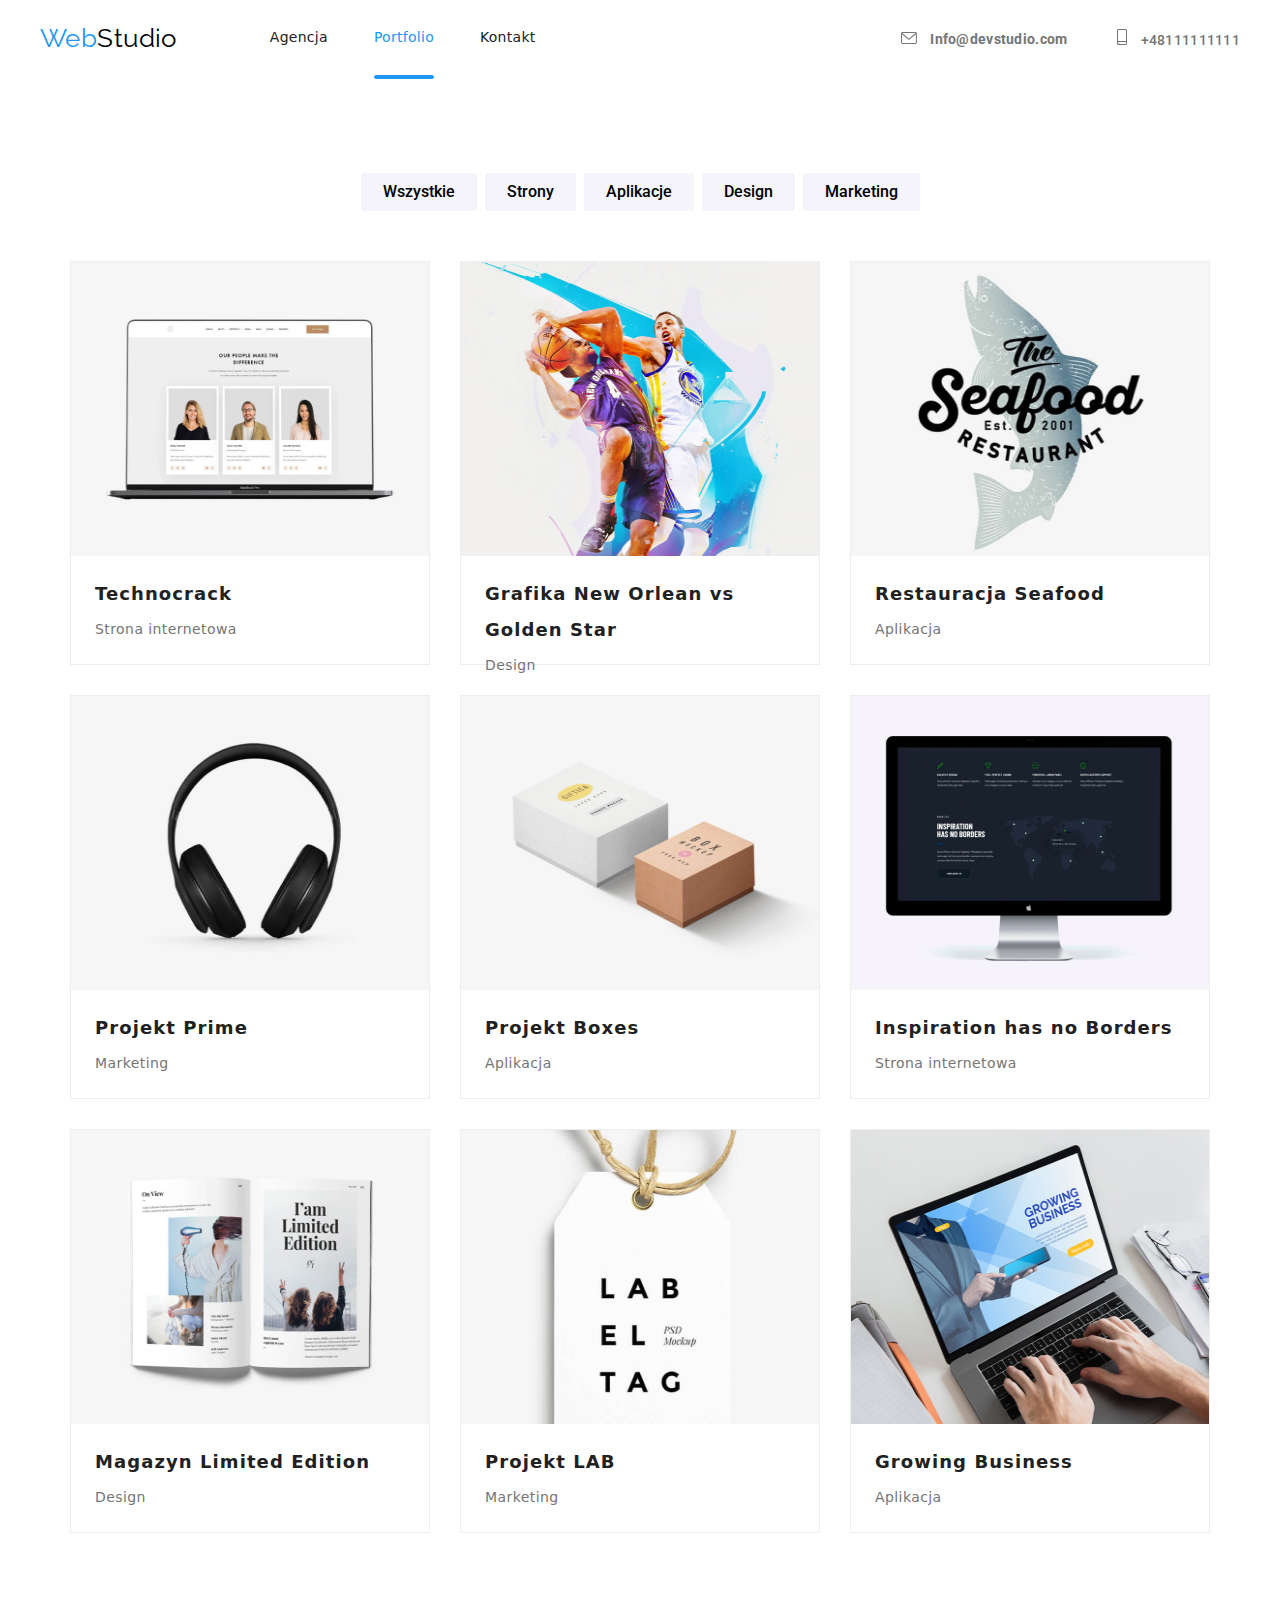
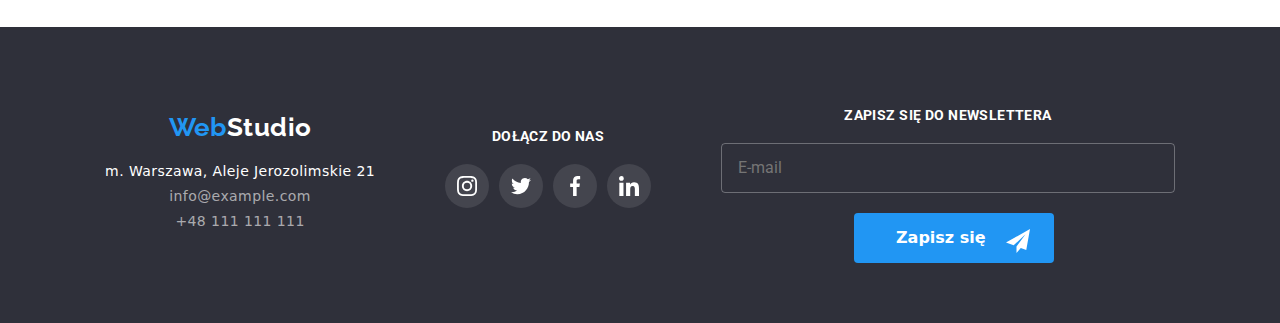
==== commit 2c87ebbe: "upload" ====
--- a/portfolio.html
+++ b/portfolio.html
@@ -66,150 +66,211 @@
   </div>
   </header>
 
-<div class="header-line-border"></div>
-      <main>
-        <ul class="buttons">
-            <li>
-               <button type="button" class="buttons__style">Wszystkie</button>
-            </li>
-                <li>
-                  <button type="button" class="buttons__style">Strony</button>
-                 </li>
-                 <li>
-                  <button type="button" class="buttons__style">Aplikacje</button>
-                 </li>
-                 <li>
-                  <button type="button" class="buttons__style">Dizajn</button>
-                 </li>
-                 <li>
-                  <button type="button" class="buttons__style">Marketing</button>
-                   </li>
-                   </ul>
-                  </div>
-<div class="container">
-  <ul class="project">
-   <li class="project__item">
-   <div class="description-hidden">
-    <div class="description-slidein">
-      <p>Technocrack jest popularną<br> platformą wykorzystywaną do<br> rozpowszechniania koronawirusa.<br>
-         Firmy wykorzystują tę platformę do<br> celów szpiegowskich i ataków na<br> niezabezpieczone serwery<br>
-          konkurencji </p>
-    </div>
-  </div>
-    <img src=images/port1.jpg alt="technocrack" >
-    <div class="project__style">
-    <h4 class="project__name">Technocrack</h4>
-            <p class="project__text">Strona internetowa</p></div>
-  </li>
-   <li class="project__item">
-    <div class="description-hidden">
-      <div class="description-slidein">
-        <p>Technocrack jest popularną<br> platformą wykorzystywaną do<br> rozpowszechniania koronawirusa.<br>
-           Firmy wykorzystują tę platformę do<br> celów szpiegowskich i ataków na<br> niezabezpieczone serwery<br>
-            konkurencji </p>
-      </div>
-    </div>
-    <img src=images/port2.jpg alt="grafika">
-    <div class="project__style">
-    <h4 class="project__name">Grafika New Orlean vs Golden Star</h4>
-    <p class="project__text">Dizajn</p>
-  </div>
-  </li>
-   <li class="project__item">
-    <div class="description-hidden">
-      <div class="description-slidein">
-        <p>Technocrack jest popularną<br> platformą wykorzystywaną do<br> rozpowszechniania koronawirusa.<br>
-           Firmy wykorzystują tę platformę do<br> celów szpiegowskich i ataków na<br> niezabezpieczone serwery<br>
-            konkurencji </p>
-      </div>
-    </div>
-    <img src=images/port3.jpg alt="restauracja">
-    <div class="project__style">
-    <h4 class="project__name">Restauracja Seafood</h4>
-    <p class="project__text">Aplikacja<p></div>
-  </li>
-   <li class="project__item">
-    <div class="description-hidden">
-      <div class="description-slidein">
-        <p>Technocrack jest popularną<br> platformą wykorzystywaną do<br> rozpowszechniania koronawirusa.<br>
-           Firmy wykorzystują tę platformę do<br> celów szpiegowskich i ataków na<br> niezabezpieczone serwery<br>
-            konkurencji </p>
-      </div>
-    </div>
-    <img src=images/port4.jpg alt="project-prime">
-    <div class="project__style">
-    <h4 class="project__name">Projekt Prime</h4>
-     <p class="project__text">Marketing</p></div>
-  </li>
-   <li class="project__item">
-    <div class="description-hidden">
-      <div class="description-slidein">
-        <p>Technocrack jest popularną<br> platformą wykorzystywaną do<br> rozpowszechniania koronawirusa.<br>
-           Firmy wykorzystują tę platformę do<br> celów szpiegowskich i ataków na<br> niezabezpieczone serwery<br>
-            konkurencji </p>
-      </div>
-    </div>
-    <img src=images/port5.jpg alt="project-box">
-    <div class="project__style">
-    <h4 class="project__name">Projekt Boxes</h4>
-    <p class="project__text">Aplikacja</p></div>
-  </li>
-   <li class="project__item">
-    <div class="description-hidden">
-      <div class="description-slidein">
-        <p>Technocrack jest popularną<br> platformą wykorzystywaną do<br> rozpowszechniania koronawirusa.<br>
-           Firmy wykorzystują tę platformę do<br> celów szpiegowskich i ataków na<br> niezabezpieczone serwery<br>
-            konkurencji </p>
-      </div>
-    </div>
-    <img src=images/port6.jpg alt="inspiration">
-    <div class="project__style">
-    <h4 class="project__name">Inspiration has no Borders</h4>
-    <p class="project__text">Strona internetowa</p></div>
-  </li>
-   <li class="project__item">
-    <div class="description-hidden">
-      <div class="description-slidein">
-        <p>Technocrack jest popularną<br> platformą wykorzystywaną do<br> rozpowszechniania koronawirusa.<br>
-           Firmy wykorzystują tę platformę do<br> celów szpiegowskich i ataków na<br> niezabezpieczone serwery<br>
-            konkurencji </p>
-      </div>
-    </div>
-    <img src=images/port7.jpg alt="magazyn">
-    <div class="project__style">
-    <h4  class="project__name">Magazyn Limited Edition</h4>
-    <p class="project__text">Dizajn</p>
-  </div>
-  </li>
-   <li class="project__item">
-    <div class="description-hidden">
-      <div class="description-slidein">
-        <p>Technocrack jest popularną<br> platformą wykorzystywaną do<br> rozpowszechniania koronawirusa.<br>
-           Firmy wykorzystują tę platformę do<br> celów szpiegowskich i ataków na<br> niezabezpieczone serwery<br>
-            konkurencji </p>
-      </div>
-    </div>
-    <img src=images/port8.jpg alt="project-lab">
-    <div class="project__style">
-    <h4 class="project__name">Projekt LAB</h4>
-    <p class="project__text">Marketing<p></div>
-  </li>
-   <li class="project__item">
-    <div class="description-hidden">
-      <div class="description-slidein">
-        <p>Technocrack jest popularną<br> platformą wykorzystywaną do<br> rozpowszechniania koronawirusa.<br>
-           Firmy wykorzystują tę platformę do<br> celów szpiegowskich i ataków na<br> niezabezpieczone serwery<br>
-            konkurencji </p>
-      </div>
-    </div>
-    <img src=images/port9.jpg alt="bussines">
-    <div class="project__style">
-    <h4 class="project__name">Growing Business</h4>
-    <p class="project__text">Aplikacja</p></div>
-  </li>
-  </ul>
-</div>
-</main>                   
+<main>
+        <ul class="button">
+          <li>
+            <button type="button" class="button__style">Wszystkie</button>
+          </li>
+          <li>
+            <button type="button" class="button__style">Strony</button>
+          </li>
+          <li>
+            <button type="button" class="button__style">Aplikacje</button>
+          </li>
+          <li>
+            <button type="button" class="button__style">Design</button>
+          </li>
+          <li>
+            <button type="button" class="button__style">Marketing</button>
+          </li>
+        </ul>
+        <div class="container">
+          <ul class="product">
+            <li class="product__card">
+              <div class="description-hidden">
+                <div class="description-slidein">
+                  <p>
+                    Technocrack jest popularną<br />
+                    platformą wykorzystywaną do<br />
+                    rozpowszechniania koronawirusa.<br />
+                    Firmy wykorzystują tę platformę do<br />
+                    celów szpiegowskich i ataków na<br />
+                    niezabezpieczone serwery <br />konkurencji.
+                  </p>
+                </div>
+              </div>
+              <img class="product__picture"
+                src="images/port1.jpg"
+                alt="Technocrack"
+              />
+              <h4 class="product__heading">Technocrack</h4>
+              <p class="product__text">Strona internetowa</p>
+            </li>
+            <li class="product__card">
+              <div class="description-hidden">
+                <div class="description-slidein">
+                  <p>
+                    Technocrack jest popularną<br />
+                    platformą wykorzystywaną do<br />
+                    rozpowszechniania koronawirusa.<br />
+                    Firmy wykorzystują tę platformę do<br />
+                    celów szpiegowskich i ataków na<br />
+                    niezabezpieczone serwery <br />konkurencji.
+                  </p>
+                </div>
+              </div>
+              <img class="product__picture"
+                src="images/port2.jpg"
+                alt="Grafika New Orlean vs Golden Star"
+              />
+              <h4 class="product__heading">
+                Grafika New Orlean vs Golden Star
+              </h4>
+              <p class="product__text">Design</p>
+            </li>
+            <li class="product__card">
+              <div class="description-hidden">
+                <div class="description-slidein">
+                  <p>
+                    Technocrack jest popularną<br />
+                    platformą wykorzystywaną do<br />
+                    rozpowszechniania koronawirusa.<br />
+                    Firmy wykorzystują tę platformę do<br />
+                    celów szpiegowskich i ataków na<br />
+                    niezabezpieczone serwery <br />konkurencji.
+                  </p>
+                </div>
+              </div>
+              <img class="product__picture"
+                src="images/port3.jpg"
+                alt="Restauracja Seafood"
+              />
+              <h4 class="product__heading">Restauracja Seafood</h4>
+              <p class="product__text">Aplikacja</p>
+            </li>
+            <li class="product__card">
+              <div class="description-hidden">
+                <div class="description-slidein">
+                  <p>
+                    Technocrack jest popularną<br />
+                    platformą wykorzystywaną do<br />
+                    rozpowszechniania koronawirusa.<br />
+                    Firmy wykorzystują tę platformę do<br />
+                    celów szpiegowskich i ataków na<br />
+                    niezabezpieczone serwery <br />konkurencji.
+                  </p>
+                </div>
+              </div>
+              <img class="product__picture"
+                src="images/port4.jpg"
+                alt="Projekt Prime"
+              />
+              <h4 class="product__heading">Projekt Prime</h4>
+              <p class="product__text">Marketing</p>
+            </li>
+            <li class="product__card">
+              <div class="description-hidden">
+                <div class="description-slidein">
+                  <p>
+                    Technocrack jest popularną<br />
+                    platformą wykorzystywaną do<br />
+                    rozpowszechniania koronawirusa.<br />
+                    Firmy wykorzystują tę platformę do<br />
+                    celów szpiegowskich i ataków na<br />
+                    niezabezpieczone serwery <br />konkurencji.
+                  </p>
+                </div>
+              </div>
+              <img class="product__picture"
+                src="images/port5.jpg"
+                alt="Projekt Boxes"
+              />
+              <h4 class="product__heading">Projekt Boxes</h4>
+              <p class="product__text">Aplikacja</p>
+            </li>
+            <li class="product__card">
+              <div class="description-hidden">
+                <div class="description-slidein">
+                  <p>
+                    Technocrack jest popularną<br />
+                    platformą wykorzystywaną do<br />
+                    rozpowszechniania koronawirusa.<br />
+                    Firmy wykorzystują tę platformę do<br />
+                    celów szpiegowskich i ataków na<br />
+                    niezabezpieczone serwery <br />konkurencji.
+                  </p>
+                </div>
+              </div>
+              <img class="product__picture"
+                src="images/port6.jpg"
+                alt="Inspiration has no Borders"
+              />
+              <h4 class="product__heading">Inspiration has no Borders</h4>
+              <p class="product__text">Strona internetowa</p>
+            </li>
+            <li class="product__card">
+              <div class="description-hidden">
+                <div class="description-slidein">
+                  <p>
+                    Technocrack jest popularną<br />
+                    platformą wykorzystywaną do<br />
+                    rozpowszechniania koronawirusa.<br />
+                    Firmy wykorzystują tę platformę do<br />
+                    celów szpiegowskich i ataków na<br />
+                    niezabezpieczone serwery <br />konkurencji.
+                  </p>
+                </div>
+              </div>
+              <img class="product__picture"
+                src="images/port7.jpg"
+                alt="Magazyn Limited Edition"
+              />
+              <h4 class="product__heading">Magazyn Limited Edition</h4>
+              <p class="product__text">Design</p>
+            </li>
+            <li class="product__card">
+              <div class="description-hidden">
+                <div class="description-slidein">
+                  <p>
+                    Technocrack jest popularną<br />
+                    platformą wykorzystywaną do<br />
+                    rozpowszechniania koronawirusa.<br />
+                    Firmy wykorzystują tę platformę do<br />
+                    celów szpiegowskich i ataków na<br />
+                    niezabezpieczone serwery <br />konkurencji.
+                  </p>
+                </div>
+              </div>
+              <img class="product__picture"
+                src="images/port8.jpg"
+                alt="Projekt LAB"
+              />
+              <h4 class="product__heading">Projekt LAB</h4>
+              <p class="product__text">Marketing</p>
+            </li>
+            <li class="product__card">
+              <div class="description-hidden">
+                <div class="description-slidein">
+                  <p>
+                    Technocrack jest popularną<br />
+                    platformą wykorzystywaną do<br />
+                    rozpowszechniania koronawirusa.<br />
+                    Firmy wykorzystują tę platformę do<br />
+                    celów szpiegowskich i ataków na<br />
+                    niezabezpieczone serwery <br />konkurencji.
+                  </p>
+                </div>
+              </div>
+              <img class="product__picture"
+                src="images/port9.jpg"
+                alt="Growing Business"
+              />
+              <h4 class="product__heading">Growing Business</h4>
+              <p class="product__text">Aplikacja</p>
+            </li>
+          </ul>
+        </div>
+      </main>
 
 
 <footer>
@@ -225,7 +286,7 @@
   </adress> 
 </div>
 
-<div>
+<div class="footer__container">
   <h4 class="footer__heading">Dołącz do nas</h4>
   <ul class="footer__icons">
     <li>
@@ -284,7 +345,7 @@
 </div>
 
 
-<div>
+<div class="footer__container">
   <h4 class="footer__heading"> Zapisz się do newslettera</h4>
   
   <input type="text" class="footer__sign-up" placeholder="E-mail" />
--- a/public/css/main.min.css
+++ b/public/css/main.min.css
@@ -1 +1 @@
-*{margin:0;padding:0;list-style:none;text-decoration:none;-webkit-box-sizing:border-box;box-sizing:border-box}.header{display:-webkit-box;display:-ms-flexbox;display:flex;-webkit-box-align:center;-ms-flex-align:center;align-items:center;-webkit-box-pack:justify;-ms-flex-pack:justify;justify-content:space-between;padding:16px 23px 16px 15px}.header__logo{font-family:"Raleway",sans-serif;font-size:26px;color:#000}.header__logo-color{color:#2196f3}.header__nav{display:none}.header__contact{display:none}.header__mobile{display:-webkit-box;display:-ms-flexbox;display:flex;-webkit-box-align:center;-ms-flex-align:center;align-items:center;-webkit-box-pack:center;-ms-flex-pack:center;justify-content:center;background-color:#fff;border:none}.header__mobile-menu{width:24px;height:16px}.header__mobile:hover,.header__mobile:focus{fill:#2196f3}@media(min-width: 768px){.header{width:100%;display:-webkit-box;display:-ms-flexbox;display:flex;-webkit-box-orient:horizontal;-webkit-box-direction:normal;-ms-flex-direction:row;flex-direction:row;padding:26px 15px;-webkit-box-align:center;-ms-flex-align:center;align-items:center;-webkit-box-pack:justify;-ms-flex-pack:justify;justify-content:space-between;margin:0}.header__mobile{display:none}.header__nav{display:-webkit-box;display:-ms-flexbox;display:flex;-webkit-box-orient:horizontal;-webkit-box-direction:normal;-ms-flex-direction:row;flex-direction:row;-webkit-box-pack:justify;-ms-flex-pack:justify;justify-content:space-between;font-weight:500;letter-spacing:.02em;line-height:1.2;width:80%}.header__nav-color{color:#212121;-webkit-transition:250ms cubic-bezier(0.4, 0, 0.2, 1);transition:250ms cubic-bezier(0.4, 0, 0.2, 1)}.header__nav-color:hover,.header__nav-color :focus{color:#2196f3}.header__nav-size{width:40%}.header__active::after{content:"";display:block;width:100%;height:4px;bottom:0;left:0;background-color:#2196f3;-webkit-transform:translateY(40px);transform:translateY(40px);border-radius:2px}.header__active{color:#2196f3}.header__contact{display:-webkit-box;display:-ms-flexbox;display:flex;-webkit-box-orient:vertical;-webkit-box-direction:normal;-ms-flex-direction:column;flex-direction:column;font-weight:500;letter-spacing:.02em;line-height:1.2;gap:10px;font-family:"Roboto"}.header__contact-color{color:#757575;fill:#757575;-webkit-transition:250ms cubic-bezier(0.4, 0, 0.2, 1);transition:250ms cubic-bezier(0.4, 0, 0.2, 1)}.header__contact-color:hover{color:#2196f3;fill:#2196f3}.header__contact svg{margin:0 10px 0 0}}@media(min-width: 1200px){.header{display:-webkit-box;display:-ms-flexbox;display:flex;-webkit-box-orient:horizontal;-webkit-box-direction:normal;-ms-flex-direction:row;flex-direction:row;gap:93px;padding:24px 0 25px 0;-webkit-box-align:center;-ms-flex-align:center;align-items:center;-webkit-box-pack:center;-ms-flex-pack:center;justify-content:center}.header__mobile{display:none}.header__nav{display:-webkit-box;display:-ms-flexbox;display:flex;-webkit-box-orient:horizontal;-webkit-box-direction:normal;-ms-flex-direction:row;flex-direction:row;font-weight:500;letter-spacing:.02em;line-height:1.2;gap:46px;margin:0;width:254px}.header__nav-color{color:#212121;-webkit-transition:250ms cubic-bezier(0.4, 0, 0.2, 1);transition:250ms cubic-bezier(0.4, 0, 0.2, 1)}.header__nav-color:hover,.header__nav-color :focus{color:#2196f3}.header__active::after{content:"";display:block;width:100%;height:4px;bottom:0;left:0;background-color:#2196f3;-webkit-transform:translateY(30px);transform:translateY(30px);border-radius:2px}.header__active{color:#2196f3}.header__contact{display:-webkit-box;display:-ms-flexbox;display:flex;-webkit-box-orient:horizontal;-webkit-box-direction:normal;-ms-flex-direction:row;flex-direction:row;font-weight:500;-webkit-box-align:center;-ms-flex-align:center;align-items:center;-webkit-box-pack:center;-ms-flex-pack:center;justify-content:center;gap:50px;margin-left:auto;font-family:"Roboto"}}.section{background-image:url("https://raw.githubusercontent.com/SylwiaFlorek/goit-markup-hw-04/main/images/background.jpg");background-color:rgba(47,48,58,.4);background-blend-mode:difference;background-position:center;background-repeat:no-repeat;width:100%;background-size:cover}.section__container{display:-webkit-box;display:-ms-flexbox;display:flex;-webkit-box-pack:center;-ms-flex-pack:center;justify-content:center;-webkit-box-align:center;-ms-flex-align:center;align-items:center;-webkit-box-orient:vertical;-webkit-box-direction:normal;-ms-flex-direction:column;flex-direction:column;padding:118px 0;gap:30px}.section__heading{font-size:26px;color:#fff;letter-spacing:.06em;font-weight:900;text-align:center;line-height:1.364}.section__button{background-color:#2196f3;border-radius:4px;color:#fff;width:200px;height:50px;cursor:pointer;border:none;font-family:"Roboto",sans-serif;font-size:16px;font-weight:700;letter-spacing:.06em}.section__button:hover{background-color:#2196f3;cursor:pointer;-webkit-box-shadow:0px 1px 3px rgba(197,197,197,.12),0px 1px 1px #c5c5c5,0px 2px 1px rgba(197,197,197,.2);box-shadow:0px 1px 3px rgba(197,197,197,.12),0px 1px 1px #c5c5c5,0px 2px 1px rgba(197,197,197,.2)}.section__button:active{-webkit-box-shadow:inset 1px 1px 1px 1px rgba(0,0,0,.3);box-shadow:inset 1px 1px 1px 1px rgba(0,0,0,.3)}@media(min-width: 768px){.section{background-image:url("https://raw.githubusercontent.com/SylwiaFlorek/goit-markup-hw-04/main/images/background.jpg");background-color:rgba(47,48,58,.4);background-blend-mode:difference;background-position:center;background-repeat:no-repeat;width:100%;background-size:cover}.section__container{display:-webkit-box;display:-ms-flexbox;display:flex;-webkit-box-pack:center;-ms-flex-pack:center;justify-content:center;-webkit-box-align:center;-ms-flex-align:center;align-items:center;-webkit-box-orient:vertical;-webkit-box-direction:normal;-ms-flex-direction:column;flex-direction:column;padding:200px 0;gap:30px;width:100%}.section__heading{font-size:44px;color:#fff;letter-spacing:.06em;font-weight:900;text-align:center;line-height:1.364}.section__button{background-color:#2196f3;border-radius:4px;color:#fff;width:200px;height:50px;cursor:pointer;border:none;font-family:"Roboto",sans-serif;font-size:16px;font-weight:700;letter-spacing:.06em}.section__button:hover{background-color:#2196f3;cursor:pointer;-webkit-box-shadow:0px 1px 3px rgba(197,197,197,.12),0px 1px 1px #c5c5c5,0px 2px 1px rgba(197,197,197,.2);box-shadow:0px 1px 3px rgba(197,197,197,.12),0px 1px 1px #c5c5c5,0px 2px 1px rgba(197,197,197,.2)}.section__button:active{-webkit-box-shadow:inset 1px 1px 1px 1px rgba(0,0,0,.3);box-shadow:inset 1px 1px 1px 1px rgba(0,0,0,.3)}}@media(min-width: 1200px){.section{background-image:url("https://raw.githubusercontent.com/SylwiaFlorek/goit-markup-hw-04/main/images/background.jpg");background-color:rgba(47,48,58,.4);background-blend-mode:difference;background-position:center;background-repeat:no-repeat;width:100%;background-size:cover}.section__container{display:-webkit-box;display:-ms-flexbox;display:flex;-webkit-box-pack:center;-ms-flex-pack:center;justify-content:center;-webkit-box-align:center;-ms-flex-align:center;align-items:center;-webkit-box-orient:vertical;-webkit-box-direction:normal;-ms-flex-direction:column;flex-direction:column;padding:200px 0;gap:30px;width:100%}.section__heading{font-size:44px;color:#fff;letter-spacing:.06em;font-weight:900;text-align:center;line-height:1.364}.section__button{background-color:#2196f3;border-radius:4px;color:#fff;width:200px;height:50px;cursor:pointer;border:none;font-family:"Roboto",sans-serif;font-size:16px;font-weight:700;letter-spacing:.06em}.section__button:hover{background-color:#2196f3;cursor:pointer;-webkit-box-shadow:0px 1px 3px rgba(197,197,197,.12),0px 1px 1px #c5c5c5,0px 2px 1px rgba(197,197,197,.2);box-shadow:0px 1px 3px rgba(197,197,197,.12),0px 1px 1px #c5c5c5,0px 2px 1px rgba(197,197,197,.2)}.section__button:active{-webkit-box-shadow:inset 1px 1px 1px 1px rgba(0,0,0,.3);box-shadow:inset 1px 1px 1px 1px rgba(0,0,0,.3)}}@media(min-width: 480px){.lorem{display:-webkit-box;display:-ms-flexbox;display:flex;-webkit-box-orient:horizontal;-webkit-box-direction:normal;-ms-flex-direction:row;flex-direction:row;display:flex;-webkit-box-pack:center;-ms-flex-pack:center;justify-content:center;-webkit-box-align:center;-ms-flex-align:center;align-items:center;-ms-flex-direction:column;flex-direction:column;gap:30px;padding:60px 15px 60px 15px;justify-content:center;width:100%}.lorem>li{width:100%}.lorem__text{line-height:1.71;text-align:center}.lorem__icon{display:-webkit-box;display:-ms-flexbox;display:flex;-webkit-box-pack:center;-ms-flex-pack:center;justify-content:center;-webkit-box-align:center;-ms-flex-align:center;align-items:center;-webkit-box-orient:horizontal;-webkit-box-direction:normal;-ms-flex-direction:row;flex-direction:row;background-color:#f5f4fa;height:120px;width:100%;border-radius:4px;margin-bottom:30px}.lorem__heading{font-weight:700;color:#212121;font-size:14px;margin:0 0 10px 0;width:100%;text-align:center}}@media(min-width: 768px){.lorem{display:-webkit-box;display:-ms-flexbox;display:flex;-webkit-box-orient:horizontal;-webkit-box-direction:normal;-ms-flex-direction:row;flex-direction:row;gap:30px;padding:94px 0 0 0;-webkit-box-pack:center;-ms-flex-pack:center;justify-content:center;-ms-flex-wrap:wrap;flex-wrap:wrap}.lorem__text{line-height:1.71}.lorem__icon{display:-webkit-box;display:-ms-flexbox;display:flex;-webkit-box-pack:center;-ms-flex-pack:center;justify-content:center;-webkit-box-align:center;-ms-flex-align:center;align-items:center;-webkit-box-orient:horizontal;-webkit-box-direction:normal;-ms-flex-direction:row;flex-direction:row;background-color:#f5f4fa;height:120px;width:354px;border-radius:4px;margin-bottom:30px}.lorem>li{-ms-flex-preferred-size:calc((100% - 120px)/2);flex-basis:calc((100% - 120px)/2)}.lorem__heading{font-weight:700;color:#212121;font-size:14px;margin:0 0 10px 0}}@media(min-width: 1200px){.lorem{display:-webkit-box;display:-ms-flexbox;display:flex;-webkit-box-orient:horizontal;-webkit-box-direction:normal;-ms-flex-direction:row;flex-direction:row;gap:30px;padding:94px 0 0 0;-webkit-box-pack:center;-ms-flex-pack:center;justify-content:center}.lorem__text{line-height:1.71}.lorem__icon{display:-webkit-box;display:-ms-flexbox;display:flex;-webkit-box-pack:center;-ms-flex-pack:center;justify-content:center;-webkit-box-align:center;-ms-flex-align:center;align-items:center;-webkit-box-orient:horizontal;-webkit-box-direction:normal;-ms-flex-direction:row;flex-direction:row;background-color:#f5f4fa;height:120px;width:270px;border-radius:4px;margin-bottom:30px}.lorem>li{-ms-flex-preferred-size:calc((100% - 120px)/4);flex-basis:calc((100% - 120px)/4)}.lorem__heading{font-weight:700;color:#212121;font-size:14px;margin:0 0 10px 0}}@media(min-width: 480px){.block{display:-webkit-box;display:-ms-flexbox;display:flex;-webkit-box-pack:center;-ms-flex-pack:center;justify-content:center;-webkit-box-align:center;-ms-flex-align:center;align-items:center;-webkit-box-orient:vertical;-webkit-box-direction:normal;-ms-flex-direction:column;flex-direction:column;padding:60px 0;gap:50px}.block__heading{font-size:36px;color:#212121}.block__background{background-color:#f5f4fa}.mobile-hidden{display:none}}@media(min-width: 768px){.block{display:-webkit-box;display:-ms-flexbox;display:flex;-webkit-box-pack:center;-ms-flex-pack:center;justify-content:center;-webkit-box-align:center;-ms-flex-align:center;align-items:center;-webkit-box-orient:vertical;-webkit-box-direction:normal;-ms-flex-direction:column;flex-direction:column;padding:94px 0;gap:50px}.block__background{background-color:#f5f4fa}.block__heading{font-size:36px;color:#212121}.job{display:-webkit-box;display:-ms-flexbox;display:flex;-webkit-box-pack:center;-ms-flex-pack:center;justify-content:center;-webkit-box-align:center;-ms-flex-align:center;align-items:center;-webkit-box-orient:horizontal;-webkit-box-direction:normal;-ms-flex-direction:row;flex-direction:row;gap:30px}.job__item{height:294px;width:370px}.job__images{position:relative;margin:10px;border-radius:4px;overflow:hidden;-webkit-box-shadow:0px 2px 1px -1px rgba(0,0,0,.2),0px 1px 1px 0px rgba(0,0,0,.14),0px 1px 3px 0px rgba(0,0,0,.12);box-shadow:0px 2px 1px -1px rgba(0,0,0,.2),0px 1px 1px 0px rgba(0,0,0,.14),0px 1px 3px 0px rgba(0,0,0,.12)}}@media(min-width: 1200px){.block{display:-webkit-box;display:-ms-flexbox;display:flex;-webkit-box-pack:center;-ms-flex-pack:center;justify-content:center;-webkit-box-align:center;-ms-flex-align:center;align-items:center;-webkit-box-orient:vertical;-webkit-box-direction:normal;-ms-flex-direction:column;flex-direction:column;padding:94px 0;gap:50px}.block__background{background-color:#f5f4fa}.block__heading{font-family:"Roboto",sans-serif;font-size:36px;padding-bottom:50px;text-align:center;font-size:700;color:#212121}.mobile-hidden{display:-webkit-box;display:-ms-flexbox;display:flex}.job{display:-webkit-box;display:-ms-flexbox;display:flex;-webkit-box-pack:center;-ms-flex-pack:center;justify-content:center;-webkit-box-align:center;-ms-flex-align:center;align-items:center;-webkit-box-orient:horizontal;-webkit-box-direction:normal;-ms-flex-direction:row;flex-direction:row;gap:30px;padding-left:0}.job__item{list-style-type:none;width:370px;height:294px;display:-webkit-box;display:-ms-flexbox;display:flex}.job__images{height:294px;width:370px}.job__images>.job__text{color:#fff;font-weight:700;background-color:rgba(47,48,58,.8);height:70px;text-align:center;position:relative;text-transform:uppercase;padding:27px 0;top:-72px}img{display:block;max-width:100%;height:auto}}.social{background-color:#f5f4fa;padding:94px 0}.social__list{display:-webkit-box;display:-ms-flexbox;display:flex;-webkit-box-pack:center;-ms-flex-pack:center;justify-content:center;-webkit-box-align:center;-ms-flex-align:center;align-items:center;-webkit-box-orient:vertical;-webkit-box-direction:normal;-ms-flex-direction:column;flex-direction:column;gap:30px;padding:0 15px}.social__item{width:450px;height:460px}.social__images{display:-webkit-box;display:-ms-flexbox;display:flex;-webkit-box-pack:center;-ms-flex-pack:center;justify-content:center;-webkit-box-align:center;-ms-flex-align:center;align-items:center;-webkit-box-orient:vertical;-webkit-box-direction:normal;-ms-flex-direction:column;flex-direction:column;text-align:center;background-color:#fff;-webkit-box-shadow:0px 1px 3px rgba(0,0,0,.12),0px 1px 1px rgba(0,0,0,.14),0px 2px 1px rgba(0,0,0,.2);box-shadow:0px 1px 3px rgba(0,0,0,.12),0px 1px 1px rgba(0,0,0,.14),0px 2px 1px rgba(0,0,0,.2);border-radius:0px 0px 4px 4px}.social__name{margin:30px 0 10px 0;line-height:1.1875;font-size:16px;font-weight:500;color:#212121}.social__text{line-height:1.1875;font-size:16px;margin:0 0 16px 0}.social__icons{display:-webkit-box;display:-ms-flexbox;display:flex;gap:10px;margin-bottom:30px}.social__icon{width:44px;height:44px;background-color:#fff;border-radius:50%;fill:#afb1b8;-webkit-transition:250ms cubic-bezier(0.4, 0, 0.2, 1);transition:250ms cubic-bezier(0.4, 0, 0.2, 1)}.social__icon:hover,.social__icon :focus{background-color:#2196f3;fill:#fff;cursor:pointer}@media(min-width: 768px){.social{background-color:#f5f4fa;padding:94px 0}.social__list{display:-webkit-box;display:-ms-flexbox;display:flex;-webkit-box-pack:center;-ms-flex-pack:center;justify-content:center;-webkit-box-align:center;-ms-flex-align:center;align-items:center;-webkit-box-orient:horizontal;-webkit-box-direction:normal;-ms-flex-direction:row;flex-direction:row;gap:30px;-ms-flex-wrap:wrap;flex-wrap:wrap}.social__images{display:-webkit-box;display:-ms-flexbox;display:flex;-webkit-box-pack:center;-ms-flex-pack:center;justify-content:center;-webkit-box-align:center;-ms-flex-align:center;align-items:center;-webkit-box-orient:vertical;-webkit-box-direction:normal;-ms-flex-direction:column;flex-direction:column;text-align:center;background-color:#fff;-webkit-box-shadow:0px 1px 3px rgba(0,0,0,.12),0px 1px 1px rgba(0,0,0,.14),0px 2px 1px rgba(0,0,0,.2);box-shadow:0px 1px 3px rgba(0,0,0,.12),0px 1px 1px rgba(0,0,0,.14),0px 2px 1px rgba(0,0,0,.2);border-radius:0px 0px 4px 4px;width:354px}.social__item{width:354px;height:374px}.social__name{margin:30px 0 10px 0;line-height:1.1875;font-size:16px;font-weight:500;color:#212121}.social__text{line-height:1.1875;font-size:16px;margin:0 0 16px 0}.social__icons{display:-webkit-box;display:-ms-flexbox;display:flex;gap:10px;margin-bottom:30px}.social__icon{width:44px;height:44px;background-color:#fff;border-radius:50%;fill:#afb1b8;-webkit-transition:250ms cubic-bezier(0.4, 0, 0.2, 1);transition:250ms cubic-bezier(0.4, 0, 0.2, 1)}.social__icon:hover,.social__icon :focus{background-color:#2196f3;fill:#fff;cursor:pointer}}@media(min-width: 1200px){.social{background-color:#f5f4fa;padding:94px 0}.social__list{display:-webkit-box;display:-ms-flexbox;display:flex;-webkit-box-pack:center;-ms-flex-pack:center;justify-content:center;-webkit-box-align:center;-ms-flex-align:center;align-items:center;-webkit-box-orient:horizontal;-webkit-box-direction:normal;-ms-flex-direction:row;flex-direction:row;gap:30px}.social__item{width:270px;height:260px}.social__images{display:-webkit-box;display:-ms-flexbox;display:flex;-webkit-box-pack:center;-ms-flex-pack:center;justify-content:center;-webkit-box-align:center;-ms-flex-align:center;align-items:center;-webkit-box-orient:vertical;-webkit-box-direction:normal;-ms-flex-direction:column;flex-direction:column;text-align:center;width:270px;background-color:#fff;-webkit-box-shadow:0px 1px 3px rgba(0,0,0,.12),0px 1px 1px rgba(0,0,0,.14),0px 2px 1px rgba(0,0,0,.2);box-shadow:0px 1px 3px rgba(0,0,0,.12),0px 1px 1px rgba(0,0,0,.14),0px 2px 1px rgba(0,0,0,.2);border-radius:0px 0px 4px 4px}.social__name{margin:30px 0 10px 0;line-height:1.1875;font-size:16px;font-weight:500;color:#212121}.social__text{line-height:1.1875;font-size:16px;margin:0 0 16px 0}.social__icons{display:-webkit-box;display:-ms-flexbox;display:flex;gap:10px;margin-bottom:30px}.social__icon{width:44px;height:44px;background-color:#fff;border-radius:50%;fill:#afb1b8;-webkit-transition:250ms cubic-bezier(0.4, 0, 0.2, 1);transition:250ms cubic-bezier(0.4, 0, 0.2, 1)}.social__icon:hover,.social__icon :focus{background-color:#2196f3;fill:#fff;cursor:pointer}}.client{display:-webkit-box;display:-ms-flexbox;display:flex;-webkit-box-pack:center;-ms-flex-pack:center;justify-content:center;-webkit-box-align:center;-ms-flex-align:center;align-items:center;-webkit-box-orient:horizontal;-webkit-box-direction:normal;-ms-flex-direction:row;flex-direction:row;-ms-flex-wrap:wrap;flex-wrap:wrap;gap:30px}.client__logo{border-radius:4px;border:#afb1b8 solid 1px;width:210px;height:92px;fill:#afb1b8;-webkit-transition:250ms cubic-bezier(0.4, 0, 0.2, 1);transition:250ms cubic-bezier(0.4, 0, 0.2, 1)}.client__logo:hover,.client__logo :focus{fill:#2196f3;border:#2196f3 solid 1px}@media(min-width: 768px){.client{display:-webkit-box;display:-ms-flexbox;display:flex;-webkit-box-pack:center;-ms-flex-pack:center;justify-content:center;-webkit-box-align:center;-ms-flex-align:center;align-items:center;-webkit-box-orient:horizontal;-webkit-box-direction:normal;-ms-flex-direction:row;flex-direction:row;gap:30px}.client__logo{border-radius:4px;border:#afb1b8 solid 1px;width:226px;height:92px;fill:#afb1b8;-webkit-transition:250ms cubic-bezier(0.4, 0, 0.2, 1);transition:250ms cubic-bezier(0.4, 0, 0.2, 1)}.client__logo:hover,.client__logo :focus{fill:#2196f3;border:#2196f3 solid 1px}}@media(min-width: 1200px){.client{display:-webkit-box;display:-ms-flexbox;display:flex;-webkit-box-orient:horizontal;-webkit-box-direction:normal;-ms-flex-direction:row;flex-direction:row;gap:30px}.client__logo{border-radius:4px;border:#afb1b8 solid 1px;width:170px;height:92px;fill:#afb1b8;-webkit-transition:250ms cubic-bezier(0.4, 0, 0.2, 1);transition:250ms cubic-bezier(0.4, 0, 0.2, 1)}.client__logo:hover,.client__logo :focus{fill:#2196f3;border:#2196f3 solid 1px}}footer{background-color:#2f303a;width:100%}.footer{display:-webkit-box;display:-ms-flexbox;display:flex;-webkit-box-pack:center;-ms-flex-pack:center;justify-content:center;-webkit-box-align:center;-ms-flex-align:center;align-items:center;-webkit-box-orient:vertical;-webkit-box-direction:normal;-ms-flex-direction:column;flex-direction:column;gap:60px;padding:60px 0}.footer__container{-webkit-box-orient:vertical;-webkit-box-direction:normal;-ms-flex-direction:column;flex-direction:column;-webkit-box-align:center;-ms-flex-align:center;align-items:center;-webkit-box-pack:center;-ms-flex-pack:center;justify-content:center;text-align:center}.footer__logo{font-family:"Raleway",sans-serif;font-size:24px;font-weight:700;color:#fff;line-height:1.193}.footer__logo-color{color:#2196f3}.footer__adress p{font-style:normal;color:#fff;margin:20px 0 0 0;text-align:center}.footer__links li{display:-webkit-box;display:-ms-flexbox;display:flex;-webkit-box-orient:vertical;-webkit-box-direction:normal;-ms-flex-direction:column;flex-direction:column;gap:9px;margin:9px 0;text-align:center}.footer__link{color:rgba(255,255,255,.6);-webkit-transition:250ms cubic-bezier(0.4, 0, 0.2, 1);transition:250ms cubic-bezier(0.4, 0, 0.2, 1)}.footer__link__link:hover{color:#2196f3}.footer__heading{text-align:center;font-weight:700;font-size:14px;color:#fff;text-transform:uppercase;margin:0 0 20px 0px}.footer__icons{display:-webkit-box;display:-ms-flexbox;display:flex;gap:10px}.footer__icon{width:44px;height:44px;background-color:rgba(255,255,255,.1019607843);border-radius:50%;fill:#fff;-webkit-transition:250ms cubic-bezier(0.4, 0, 0.2, 1);transition:250ms cubic-bezier(0.4, 0, 0.2, 1)}.footer__icon:hover,.footer __icon :focus{background-color:#2196f3;fill:#fff;cursor:pointer}.footer__sign-up{background-color:rgba(0,0,0,0);border:solid rgba(255,255,255,.3) 1px;border-radius:4px;width:358px;height:50px;color:rgba(255,255,255,.6);padding:16px;font-family:"Roboto",sans-serif;font-size:16px}.footer__button{background-color:#2196f3;color:#fff;width:200px;height:50px;-webkit-box-align:center;-ms-flex-align:center;align-items:center;font-size:16px;font-weight:700;border-radius:4px;border-style:none;margin-left:12px;text-align:left;padding-left:42px;cursor:pointer}.footer__button-icon{fill:#fff;position:absolute;width:50px;height:24px}@media(min-width: 768px){.footer{display:-webkit-box;display:-ms-flexbox;display:flex;-webkit-box-pack:center;-ms-flex-pack:center;justify-content:center;-webkit-box-align:center;-ms-flex-align:center;align-items:center;-webkit-box-orient:horizontal;-webkit-box-direction:normal;-ms-flex-direction:row;flex-direction:row;-ms-flex-wrap:wrap;flex-wrap:wrap;gap:60px;padding:60px 0}.footer__container{-webkit-box-orient:vertical;-webkit-box-direction:normal;-ms-flex-direction:column;flex-direction:column;-webkit-box-align:center;-ms-flex-align:center;align-items:center;-webkit-box-pack:center;-ms-flex-pack:center;justify-content:center;text-align:center}.footer__logo{font-family:"Raleway",sans-serif;font-size:"Raleway",sans-serif;font-weight:700;color:#fff;line-height:1.193}.footer__logo-color{color:#2196f3}.footer__adress p{font-style:normal;color:#fff;margin:20px 0 0 0;text-align:center}.footer__links li{text-align:center;display:-webkit-box;display:-ms-flexbox;display:flex;-webkit-box-orient:vertical;-webkit-box-direction:normal;-ms-flex-direction:column;flex-direction:column;gap:9px;margin:9px 0}.footer__link{color:rgba(255,255,255,.6);-webkit-transition:250ms cubic-bezier(0.4, 0, 0.2, 1);transition:250ms cubic-bezier(0.4, 0, 0.2, 1)}.footer__link:hover{color:#2196f3}.footer__heading{font-family:"Roboto",sans-serif;font-weight:700;font-size:14px;color:#fff;text-transform:uppercase;margin:0 0 20px 0px}.footer__icons{display:-webkit-box;display:-ms-flexbox;display:flex;gap:10px}.footer__icon{width:44px;height:44px;background-color:rgba(255,255,255,.1019607843);border-radius:50%;fill:#fff;-webkit-transition:250ms cubic-bezier(0.4, 0, 0.2, 1);transition:250ms cubic-bezier(0.4, 0, 0.2, 1)}.footer__icon:hover,.footer __icon :focus{background-color:#2196f3;fill:#fff;cursor:pointer}.footer__sign-up{background-color:rgba(0,0,0,0);border:solid rgba(255,255,255,.3) 1px;border-radius:4px;width:100%;height:50px;color:rgba(255,255,255,.6);padding:16px;font-family:"Roboto",sans-serif;font-size:16px}.footer__button{background-color:#2196f3;color:#fff;width:200px;height:50px;-webkit-box-align:center;-ms-flex-align:center;align-items:center;font-size:16px;font-weight:700;border-radius:4px;border-style:none;margin-left:12px;text-align:left;padding-left:42px;margin:20px 0 0 0;cursor:pointer}.footer__button-icon{fill:#fff;position:absolute;width:50px;height:24px}}@media(min-width: 1200px){.footer{display:-webkit-box;display:-ms-flexbox;display:flex;-webkit-box-orient:horizontal;-webkit-box-direction:normal;-ms-flex-direction:row;flex-direction:row;-webkit-box-pack:center;-ms-flex-pack:center;justify-content:center;gap:70px}.footer__logo{font-family:"Raleway",sans-serif;font-size:26px;font-weight:700;color:#fff;line-height:1.193}.footer__logo-color{color:#2196f3}.footer__adress p{font-style:normal;color:#fff;padding:0}.footer__links li{display:-webkit-box;display:-ms-flexbox;display:flex;-webkit-box-orient:vertical;-webkit-box-direction:normal;-ms-flex-direction:column;flex-direction:column;gap:9px;margin:9px 0}.footer__link{color:rgba(255,255,255,.6);-webkit-transition:250ms cubic-bezier(0.4, 0, 0.2, 1);transition:250ms cubic-bezier(0.4, 0, 0.2, 1)}.footer__link:hover{color:#2196f3}.footer__heading{font-family:"Roboto",sans-serif;font-weight:700;font-size:14px;color:#fff;text-transform:uppercase;margin:20px 0 20px 0px}.footer__icons{display:-webkit-box;display:-ms-flexbox;display:flex;gap:10px;margin-bottom:30px}.footer__icon{width:44px;height:44px;background-color:rgba(255,255,255,.1019607843);border-radius:50%;fill:#fff;-webkit-transition:250ms cubic-bezier(0.4, 0, 0.2, 1);transition:250ms cubic-bezier(0.4, 0, 0.2, 1)}.footer__icon:hover,.footer __icon :focus{background-color:#2196f3;fill:#fff;cursor:pointer}.footer__sign-up{background-color:rgba(0,0,0,0);border:solid rgba(255,255,255,.3) 1px;border-radius:4px;width:100%;height:50px;color:rgba(255,255,255,.6);padding:16px;font-family:"Roboto",sans-serif;font-size:16px}.footer__button{background-color:#2196f3;color:#fff;width:200px;height:50px;-webkit-box-align:center;-ms-flex-align:center;align-items:center;font-size:16px;font-weight:700;border-radius:4px;border-style:none;margin-left:12px;text-align:left;padding-left:42px;cursor:pointer}.footer__button-icon{fill:#fff;position:absolute;width:50px;height:24px}}.header-line-border{border-bottom:#ececec solid 1px}.buttons{display:-webkit-box;display:-ms-flexbox;display:flex;-webkit-box-pack:start;-ms-flex-pack:start;justify-content:start;-ms-flex-wrap:wrap;flex-wrap:wrap;gap:8px;margin:94px 0 0 0;padding:0 15px}.buttons__style{background-color:#f5f4fa;border-width:0;height:38px;font-size:16px;font-weight:500;line-height:1.625;border-radius:3px;padding:6px 33px;font-family:"Roboto";-webkit-transition:250ms cubic-bezier(0.4, 0, 0.2, 1);transition:250ms cubic-bezier(0.4, 0, 0.2, 1)}.buttons__style:focus,.buttons__style:hover{-webkit-box-shadow:0px 3px 1px rgba(0,0,0,.1),0px 1px 2px rgba(0,0,0,.08),0px 2px 2px rgba(0,0,0,.12);box-shadow:0px 3px 1px rgba(0,0,0,.1),0px 1px 2px rgba(0,0,0,.08),0px 2px 2px rgba(0,0,0,.12);background-color:#2196f3;color:#fff;cursor:pointer}.project{display:-webkit-box;display:-ms-flexbox;display:flex;-webkit-box-pack:center;-ms-flex-pack:center;justify-content:center;-webkit-box-align:center;-ms-flex-align:center;align-items:center;-webkit-box-orient:vertical;-webkit-box-direction:normal;-ms-flex-direction:column;flex-direction:column;gap:30px;-ms-flex-wrap:wrap;flex-wrap:wrap;margin:50px 0;padding:0 15px}.project__item{border:#eee solid 1px;-ms-flex-preferred-size:calc((100% - 90px)/3);flex-basis:calc((100% - 90px)/3);height:404px;margin:0;-webkit-transition:250ms cubic-bezier(0.4, 0, 0.2, 1);transition:250ms cubic-bezier(0.4, 0, 0.2, 1)}.project__item:hover .description-slidein{-webkit-transform:translateY(0);transform:translateY(0)}.project__item:hover:hover,.project__item:hover :focus>li{-webkit-box-shadow:0px 1px 1px rgba(0,0,0,.12),0px 4px 4px rgba(0,0,0,.06),1px 4px 6px rgba(0,0,0,.16);box-shadow:0px 1px 1px rgba(0,0,0,.12),0px 4px 4px rgba(0,0,0,.06),1px 4px 6px rgba(0,0,0,.16)}.project__item img{width:450px;height:294px}.project__item__name{color:#212121;font-size:18px;font-weight:700;letter-spacing:.06em;line-height:2;margin:20px 0 4px 24px}.project__item__style{border:rgba(0,0,0,0) solid 1px}.project__item__text{line-height:1.88;font-size:14px;margin:0 24px 20px 24px}.project .style-line{border-bottom:#f5f4fa solid 1px}.project .description-hidden{width:448px;position:absolute;overflow:hidden}.project .description-slidein{-webkit-transition:250ms cubic-bezier(0.4, 0, 0.2, 1);transition:250ms cubic-bezier(0.4, 0, 0.2, 1);-webkit-transform:translateY(100%);transform:translateY(100%);background-color:rgba(33,150,243,.9);display:inline-block;position:relative;width:448px;height:294px;color:#fff;font-size:18px;line-height:1.6;padding-left:24px;padding-top:20px}@media(min-width: 768px){.header-line-border{border-bottom:#ececec solid 1px}.buttons{display:-webkit-box;display:-ms-flexbox;display:flex;-webkit-box-pack:center;-ms-flex-pack:center;justify-content:center;-ms-flex-wrap:wrap;flex-wrap:wrap;gap:8px;margin:94px 0 0 0;padding:0 15px}.buttons__style{background-color:#f5f4fa;border-width:0;height:38px;font-size:16px;font-weight:500;line-height:1.625;border-radius:3px;padding:6px 33px;font-family:"Roboto";-webkit-transition:250ms cubic-bezier(0.4, 0, 0.2, 1);transition:250ms cubic-bezier(0.4, 0, 0.2, 1)}.buttons__style:focus,.buttons__style:hover{-webkit-box-shadow:0px 3px 1px rgba(0,0,0,.1),0px 1px 2px rgba(0,0,0,.08),0px 2px 2px rgba(0,0,0,.12);box-shadow:0px 3px 1px rgba(0,0,0,.1),0px 1px 2px rgba(0,0,0,.08),0px 2px 2px rgba(0,0,0,.12);background-color:#2196f3;color:#fff;cursor:pointer}.project{display:-webkit-box;display:-ms-flexbox;display:flex;-webkit-box-pack:center;-ms-flex-pack:center;justify-content:center;-webkit-box-align:center;-ms-flex-align:center;align-items:center;-webkit-box-orient:horizontal;-webkit-box-direction:normal;-ms-flex-direction:row;flex-direction:row;gap:30px;-ms-flex-wrap:wrap;flex-wrap:wrap;margin:50px 0}.project__item{border:#eee solid 1px;height:440px;margin:0;-webkit-transition:250ms cubic-bezier(0.4, 0, 0.2, 1);transition:250ms cubic-bezier(0.4, 0, 0.2, 1);width:354px}.project__item:hover .description-slidein{-webkit-transform:translateY(0);transform:translateY(0)}.project__item:hover:hover,.project__item:hover :focus>li{-webkit-box-shadow:0px 1px 1px rgba(0,0,0,.12),0px 4px 4px rgba(0,0,0,.06),1px 4px 6px rgba(0,0,0,.16);box-shadow:0px 1px 1px rgba(0,0,0,.12),0px 4px 4px rgba(0,0,0,.06),1px 4px 6px rgba(0,0,0,.16)}.projectimg{max-width:450px;min-width:354px;width:100%;height:294px}.project__name{color:#212121;font-size:18px;font-weight:700;letter-spacing:.06em;line-height:2;margin:20px 0 4px 24px}.project__style{border:rgba(0,0,0,0) solid 1px}.project__text{line-height:1.88;font-size:14px;margin:0 24px 20px 24px}.style-line{border-bottom:#f5f4fa solid 1px}.description-hidden{width:354px;position:absolute;overflow:hidden}.description-slidein{-webkit-transition:250ms cubic-bezier(0.4, 0, 0.2, 1);transition:250ms cubic-bezier(0.4, 0, 0.2, 1);-webkit-transform:translateY(100%);transform:translateY(100%);background-color:rgba(33,150,243,.9);display:inline-block;position:relative;width:354px;height:294px;color:#fff;font-size:18px;line-height:1.6;padding-left:24px;padding-top:20px}}@media(min-width: 1200px){.header-line-border{border-bottom:#ececec solid 1px}.buttons{display:-webkit-box;display:-ms-flexbox;display:flex;-webkit-box-pack:center;-ms-flex-pack:center;justify-content:center;gap:8px;margin:94px 0 0 0}.buttons__style{background-color:#f5f4fa;border-width:0;color:#212121;height:38px;font-size:16px;font-weight:500;line-height:1.625;border-radius:4px;padding:6px 22px;font-family:"Roboto";border-style:none;cursor:pointer;-webkit-transition:250ms cubic-bezier(0.4, 0, 0.2, 1);transition:250ms cubic-bezier(0.4, 0, 0.2, 1)}.buttons__style:focus,.buttons__style:hover{-webkit-box-shadow:0px 3px 1px rgba(0,0,0,.1),0px 1px 2px rgba(0,0,0,.08),0px 2px 2px rgba(0,0,0,.12);box-shadow:0px 3px 1px rgba(0,0,0,.1),0px 1px 2px rgba(0,0,0,.08),0px 2px 2px rgba(0,0,0,.12);background-color:#2196f3;color:#fff;cursor:pointer;-webkit-transition:250ms cubic-bezier(0.4, 0, 0.2, 1);transition:250ms cubic-bezier(0.4, 0, 0.2, 1)}.project{display:-webkit-box;display:-ms-flexbox;display:flex;-webkit-box-pack:center;-ms-flex-pack:center;justify-content:center;-webkit-box-align:center;-ms-flex-align:center;align-items:center;-webkit-box-orient:horizontal;-webkit-box-direction:normal;-ms-flex-direction:row;flex-direction:row;gap:30px;-ms-flex-wrap:wrap;flex-wrap:wrap;margin-top:50px;margin-bottom:94px}.project__item{border:#eee solid 1px;-ms-flex-preferred-size:calc((100% - 90px)/3);flex-basis:calc((100% - 90px)/3);height:404px;margin:0;-webkit-transition:250ms cubic-bezier(0.4, 0, 0.2, 1);transition:250ms cubic-bezier(0.4, 0, 0.2, 1)}.project__item:hover .description-slidein{-webkit-transform:translateY(0);transform:translateY(0)}.project__item:hover:hover,.project__item:hover :focus>li{-webkit-box-shadow:0px 1px 1px rgba(0,0,0,.12),0px 4px 4px rgba(0,0,0,.06),1px 4px 6px rgba(0,0,0,.16);box-shadow:0px 1px 1px rgba(0,0,0,.12),0px 4px 4px rgba(0,0,0,.06),1px 4px 6px rgba(0,0,0,.16)}.project__name{color:#212121;font-family:"Roboto";font-size:18px;font-weight:700;letter-spacing:.06em;line-height:2;margin:20px 0 0 0}.project__style{border:rgba(0,0,0,0) solid 1px;padding-left:24px}.project__text{font-family:"Roboto";line-height:1.88;font-size:14px;margin:0 0 20px 0;padding:0 auto}.style-line{border-bottom:#f5f4fa solid 1px}.description-hidden{width:372px;position:absolute;overflow:hidden}.description-slidein{-webkit-transition:250ms cubic-bezier(0.4, 0, 0.2, 1);transition:250ms cubic-bezier(0.4, 0, 0.2, 1);-webkit-transform:translateY(100%);transform:translateY(100%);background-color:rgba(33,150,243,.9);display:inline-block;position:relative;width:372px;height:294px;color:#fff;font-size:18px;line-height:1.6;padding-left:24px;padding-top:20px;cursor:pointer}}.backdrop{left:0;top:0;width:100%;height:100%;background-color:rgba(0,0,0,.2);position:fixed;-webkit-transition:all 250ms ease-in;transition:all 250ms ease-in}.is-hidden{visibility:hidden;opacity:0;pointer-events:none;-webkit-transition:all 250ms ease-in;transition:all 250ms ease-in}.modal{position:absolute;top:50%;left:50%;-webkit-transform:translate(-50%, -50%);transform:translate(-50%, -50%);width:450px;min-height:581px;background-color:#fff;-webkit-box-align:center;-ms-flex-align:center;align-items:center;display:-webkit-box;display:-ms-flexbox;display:flex;-webkit-box-orient:vertical;-webkit-box-direction:normal;-ms-flex-direction:column;flex-direction:column;font-size:12px;gap:10px;color:#757575}.modal__close-button{position:absolute;top:8px;right:8px;background-color:#fff;border:1px solid rgba(0,0,0,.1);border-radius:50%;cursor:pointer;width:30px;height:30px}.modal__header{font-size:20px;font-weight:700;line-height:1.172;color:#212121;margin:40px 0 20px 0;width:370px;text-align:center}.modal__hover:hover>.modal__input,.modal__hover:focus>.modal__input{border:#2196f3 1px solid;-webkit-box-shadow:none;box-shadow:none;outline:none}.modal__hover:hover>.modal__icon,.modal__hover:focus>.modal__icon{fill:#2196f3}.modal__input{width:370px;height:40px;display:block;margin:4px 0 0 0;border-radius:4px;border:rgba(33,33,33,.2) 1px solid;padding:0 0 0 30px;outline:none;-webkit-transition:250ms cubic-bezier(0.4, 0, 0.2, 1);transition:250ms cubic-bezier(0.4, 0, 0.2, 1)}.modal__comment{resize:none;width:370px;height:120px;padding:12px 16px;border-radius:4px;outline:none;-webkit-transition:250ms cubic-bezier(0.4, 0, 0.2, 1);transition:250ms cubic-bezier(0.4, 0, 0.2, 1)}.modal__comment::-webkit-input-placeholder{color:rgba(117,117,117,.5019607843)}.modal__comment::-moz-placeholder{color:rgba(117,117,117,.5019607843)}.modal__comment:-ms-input-placeholder{color:rgba(117,117,117,.5019607843)}.modal__comment::-ms-input-placeholder{color:rgba(117,117,117,.5019607843)}.modal__comment::placeholder{color:rgba(117,117,117,.5019607843)}.modal__button{background-color:#2196f3;border-radius:4px;width:200px;height:50px;border:none;color:#fff;font-weight:700;font-size:16px;cursor:pointer}.modal__terms-and-conditions{font-size:14px;padding:10px 0 20px 0}.modal__terms-and-conditions input{position:absolute;opacity:0;height:0;width:0}.modal__terms-and-conditions input:checked~.modal__checkmark{background-color:#2196f3;border:none}.modal__terms-and-conditions :checked~.modal__checkmark:after{display:block}.modal__checkmark{position:absolute;cursor:pointer;top:455px;left:45px;height:16px;width:16px;border-radius:2px;background-color:#fff;border:#212121 2px solid}.modal__checkmark:after{content:"";position:absolute;display:none}.modal__tick{fill:#fff;width:11px;height:8px;position:absolute;left:48px;top:459px;z-index:999}.modal__links{text-decoration:underline;color:#2196f3}.modal__icon{fill:#212121;width:15px;height:13px;position:absolute;-webkit-transition:fill 250ms cubic-bezier(0.4, 0, 0.2, 1);transition:fill 250ms cubic-bezier(0.4, 0, 0.2, 1)}.modal__icon-position1{top:149px;left:52px}.modal__icon-position2{top:218px;left:52px}.modal__icon-position3{top:289px;left:52px}@media(min-width: 768px){.modal{position:absolute;top:50%;left:50%;-webkit-transform:translate(-50%, -50%);transform:translate(-50%, -50%);width:450px;min-height:581px;background-color:#fff;-webkit-box-align:center;-ms-flex-align:center;align-items:center;display:-webkit-box;display:-ms-flexbox;display:flex;-webkit-box-orient:vertical;-webkit-box-direction:normal;-ms-flex-direction:column;flex-direction:column;font-size:12px;gap:10px;color:#757575}.modal__close-button{position:absolute;top:8px;right:8px;background-color:#fff;border:1px solid rgba(0,0,0,.1);border-radius:50%;cursor:pointer;width:30px;height:30px}.modal__header{font-size:20px;font-weight:700;line-height:1.172;color:#212121;margin:40px 0 20px 0;width:370px;text-align:center}.modal__hover:hover>.modal__input,.modal__hover:focus>.modal__input{border:#2196f3 1px solid;-webkit-box-shadow:none;box-shadow:none;outline:none}.modal__hover:hover>.modal__icon,.modal__hover:focus>.modal__icon{fill:#2196f3}.modal__input{width:370px;height:40px;display:block;margin:4px 0 0 0;border-radius:4px;border:rgba(33,33,33,.2) 1px solid;padding:0 0 0 30px;outline:none;-webkit-transition:250ms cubic-bezier(0.4, 0, 0.2, 1);transition:250ms cubic-bezier(0.4, 0, 0.2, 1)}.modal__comment{resize:none;width:370px;height:120px;padding:12px 16px;border-radius:4px;outline:none;-webkit-transition:250ms cubic-bezier(0.4, 0, 0.2, 1);transition:250ms cubic-bezier(0.4, 0, 0.2, 1)}.modal__comment::-webkit-input-placeholder{color:rgba(117,117,117,.5019607843)}.modal__comment::-moz-placeholder{color:rgba(117,117,117,.5019607843)}.modal__comment:-ms-input-placeholder{color:rgba(117,117,117,.5019607843)}.modal__comment::-ms-input-placeholder{color:rgba(117,117,117,.5019607843)}.modal__comment::placeholder{color:rgba(117,117,117,.5019607843)}.modal__button{background-color:#2196f3;border-radius:4px;width:200px;height:50px;border:none;color:#fff;font-weight:700;font-size:16px;cursor:pointer}.modal__terms-and-conditions{font-size:14px;padding:10px 0 20px 0}.modal__terms-and-conditions input{position:absolute;opacity:0;height:0;width:0}.modal__terms-and-conditions input:checked~.modal__checkmark{background-color:#2196f3;border:none}.modal__terms-and-conditions :checked~.modal__checkmark:after{display:block}.modal__checkmark{position:absolute;cursor:pointer;top:455px;left:45px;height:16px;width:16px;border-radius:2px;background-color:#fff;border:#212121 2px solid}.modal__checkmark:after{content:"";position:absolute;display:none}.modal__tick{fill:#fff;width:11px;height:8px;position:absolute;left:48px;top:459px;z-index:999}.modal__links{text-decoration:underline;color:#2196f3}.modal__icon{fill:#212121;width:15px;height:13px;position:absolute;-webkit-transition:fill 250ms cubic-bezier(0.4, 0, 0.2, 1);transition:fill 250ms cubic-bezier(0.4, 0, 0.2, 1)}.modal__icon-position1{top:149px;left:52px}.modal__icon-position2{top:218px;left:52px}.modal__icon-position3{top:289px;left:52px}}@media(min-width: 1200px){.modal{position:absolute;top:50%;left:50%;-webkit-transform:translate(-50%, -50%);transform:translate(-50%, -50%);width:528px;min-height:581px;background-color:#fff;-webkit-box-align:center;-ms-flex-align:center;align-items:center;display:-webkit-box;display:-ms-flexbox;display:flex;-webkit-box-orient:vertical;-webkit-box-direction:normal;-ms-flex-direction:column;flex-direction:column;font-size:12px;gap:10px;color:#757575}.modal__close-button{position:absolute;top:8px;right:8px;background-color:#fff;border:1px solid rgba(0,0,0,.1);border-radius:50%;cursor:pointer;width:30px;height:30px}.modal__header{font-size:20px;font-weight:700;line-height:1.172;color:#212121;margin:40px 0 20px 0;width:100%}.modal__hover:hover>.modal__input,.modal__hover:focus>.modal__input{border:#2196f3 1px solid;-webkit-box-shadow:none;box-shadow:none;outline:none}.modal__hover:hover>.modal__icon,.modal__hover:focus>.modal__icon{fill:#2196f3}.modal__input{width:448px;height:40px;display:block;margin:4px 0 0 0;border-radius:4px;border:rgba(33,33,33,.2) 1px solid;padding:0 0 0 30px;outline:none;-webkit-transition:250ms cubic-bezier(0.4, 0, 0.2, 1);transition:250ms cubic-bezier(0.4, 0, 0.2, 1)}.modal__comment{resize:none;width:448px;height:120px;padding:12px 16px;border-radius:4px;outline:none;-webkit-transition:250ms cubic-bezier(0.4, 0, 0.2, 1);transition:250ms cubic-bezier(0.4, 0, 0.2, 1)}.modal__comment::-webkit-input-placeholder{color:rgba(117,117,117,.5019607843)}.modal__comment::-moz-placeholder{color:rgba(117,117,117,.5019607843)}.modal__comment:-ms-input-placeholder{color:rgba(117,117,117,.5019607843)}.modal__comment::-ms-input-placeholder{color:rgba(117,117,117,.5019607843)}.modal__comment::placeholder{color:rgba(117,117,117,.5019607843)}.modal__button{background-color:#2196f3;border-radius:4px;width:200px;height:50px;border:none;color:#fff;font-weight:700;font-size:16px;cursor:pointer}.modal__terms-and-conditions{font-size:14px;padding:10px 0 20px 0}.modal__terms-and-conditions input{position:absolute;opacity:0;height:0;width:0}.modal__terms-and-conditions input:checked~.modal__checkmark{background-color:#2196f3;border:none}.modal__terms-and-conditions :checked~.modal__checkmark:after{display:block}.modal__checkmark{position:absolute;cursor:pointer;top:455px;left:45px;height:16px;width:16px;border-radius:2px;background-color:#fff;border:#212121 2px solid}.modal__checkmark:after{content:"";position:absolute;display:none}.modal__tick{fill:#fff;width:11px;height:8px;position:absolute;left:48px;top:459px;z-index:999}.modal__links{text-decoration:underline;color:#2196f3}.modal__icon{fill:#212121;width:15px;height:13px;position:absolute;-webkit-transition:fill 250ms cubic-bezier(0.4, 0, 0.2, 1);transition:fill 250ms cubic-bezier(0.4, 0, 0.2, 1)}.modal__icon-position1{top:125px;left:52px}.modal__icon-position2{top:194px;left:52px}.modal__icon-position3{top:260px;left:52px}}@media(max-width: 767px){.menu{display:none}}@media(min-width: 768px){.menu-toggle{display:none}}.menu-toggle{min-height:19px;min-width:19px;display:-webkit-box;display:-ms-flexbox;display:flex;-webkit-box-align:center;-ms-flex-align:center;align-items:center;-webkit-box-pack:center;-ms-flex-pack:center;justify-content:center;margin:0;padding:0;background-color:rgba(0,0,0,0);cursor:pointer;border:none;position:absolute;fill:#212121;top:21px;right:25px}.menu-toggle:focus,.menu-toggle:hover{fill:#2196f3}.mobile{position:fixed;top:0;left:0;width:100vw;height:100vh;padding:48px 40px;background-color:#fff;z-index:999;display:-webkit-box;display:-ms-flexbox;display:flex;-webkit-box-orient:vertical;-webkit-box-direction:normal;-ms-flex-direction:column;flex-direction:column;gap:302px;-webkit-transform:translateX(100%);transform:translateX(100%);-webkit-transition:-webkit-transform 250ms ease-in-out;transition:-webkit-transform 250ms ease-in-out;transition:transform 250ms ease-in-out;transition:transform 250ms ease-in-out, -webkit-transform 250ms ease-in-out}.mobile.is-open{-webkit-transform:translateX(0);transform:translateX(0)}.mobile__menu{padding:0;margin:0;list-style:none;display:-webkit-box;display:-ms-flexbox;display:flex;-webkit-box-orient:vertical;-webkit-box-direction:normal;-ms-flex-direction:column;flex-direction:column;gap:36px}.mobile__menu-link{color:#212121;text-decoration:none;font-weight:500;font-size:40px}.mobile__menu-link:hover,.mobile__menu-link:focus{color:#2196f3}.mobile__links{display:-webkit-box;display:-ms-flexbox;display:flex;-webkit-box-orient:vertical;-webkit-box-direction:normal;-ms-flex-direction:column;flex-direction:column;gap:64px}.mobile__contact{display:-webkit-box;display:-ms-flexbox;display:flex;-webkit-box-orient:vertical;-webkit-box-direction:normal;-ms-flex-direction:column;flex-direction:column;gap:32px}.mobile__contact-phone{font-size:34px;font-weight:500;color:#2196f3}.mobile__contact-email{font-size:24px;font-weight:500;color:#757575}.mobile__social{display:-webkit-box;display:-ms-flexbox;display:flex;-webkit-box-orient:horizontal;-webkit-box-direction:normal;-ms-flex-direction:row;flex-direction:row;gap:10px}.mobile__social-link{font-size:18px;color:#2196f3;font-weight:500}.mobile__exit{width:19px;height:19px}body{font-family:"Roboto",sans-serif,"Raleway",sans-serif;background-color:#fff;color:#757575;font-size:14px;letter-spacing:.03em}.container{width:100%;margin:0 auto}img{display:block;max-width:100%;height:auto}@media(min-width: 768px){.container{width:768px;margin:0 auto}}@media(min-width: 1200px){.container{width:1200px;margin:0 auto}}a:focus-within{color:#2196f3;fill:#2196f3}/*# sourceMappingURL=main.min.css.map */+*{margin:0;padding:0;list-style:none;text-decoration:none;-webkit-box-sizing:border-box;box-sizing:border-box}.header{display:-webkit-box;display:-ms-flexbox;display:flex;-webkit-box-align:center;-ms-flex-align:center;align-items:center;-webkit-box-pack:justify;-ms-flex-pack:justify;justify-content:space-between;padding:16px 23px 16px 15px}.header__logo{font-family:"Raleway",sans-serif;font-size:26px;color:#000}.header__logo-color{color:#2196f3}.header__nav{display:none}.header__contact{display:none}.header__mobile{display:-webkit-box;display:-ms-flexbox;display:flex;-webkit-box-align:center;-ms-flex-align:center;align-items:center;-webkit-box-pack:center;-ms-flex-pack:center;justify-content:center;background-color:#fff;border:none}.header__mobile-menu{width:24px;height:16px}.header__mobile:hover,.header__mobile:focus{fill:#2196f3}@media(min-width: 768px){.header{width:100%;display:-webkit-box;display:-ms-flexbox;display:flex;-webkit-box-orient:horizontal;-webkit-box-direction:normal;-ms-flex-direction:row;flex-direction:row;padding:26px 15px;-webkit-box-align:center;-ms-flex-align:center;align-items:center;-webkit-box-pack:justify;-ms-flex-pack:justify;justify-content:space-between;margin:0}.header__mobile{display:none}.header__nav{display:-webkit-box;display:-ms-flexbox;display:flex;-webkit-box-orient:horizontal;-webkit-box-direction:normal;-ms-flex-direction:row;flex-direction:row;-webkit-box-pack:justify;-ms-flex-pack:justify;justify-content:space-between;font-weight:500;letter-spacing:.02em;line-height:1.2;width:80%}.header__nav-color{color:#212121;-webkit-transition:250ms cubic-bezier(0.4, 0, 0.2, 1);transition:250ms cubic-bezier(0.4, 0, 0.2, 1)}.header__nav-color:hover,.header__nav-color :focus{color:#2196f3}.header__nav-size{width:40%}.header__active::after{content:"";display:block;width:100%;height:4px;bottom:0;left:0;background-color:#2196f3;-webkit-transform:translateY(40px);transform:translateY(40px);border-radius:2px}.header__active{color:#2196f3}.header__contact{display:-webkit-box;display:-ms-flexbox;display:flex;-webkit-box-orient:vertical;-webkit-box-direction:normal;-ms-flex-direction:column;flex-direction:column;font-weight:500;letter-spacing:.02em;line-height:1.2;gap:10px;font-family:"Roboto"}.header__contact-color{color:#757575;fill:#757575;-webkit-transition:250ms cubic-bezier(0.4, 0, 0.2, 1);transition:250ms cubic-bezier(0.4, 0, 0.2, 1)}.header__contact-color:hover{color:#2196f3;fill:#2196f3}.header__contact svg{margin:0 10px 0 0}}@media(min-width: 1200px){.header{display:-webkit-box;display:-ms-flexbox;display:flex;-webkit-box-orient:horizontal;-webkit-box-direction:normal;-ms-flex-direction:row;flex-direction:row;gap:93px;padding:24px 0 25px 0;-webkit-box-align:center;-ms-flex-align:center;align-items:center;-webkit-box-pack:center;-ms-flex-pack:center;justify-content:center}.header__mobile{display:none}.header__nav{display:-webkit-box;display:-ms-flexbox;display:flex;-webkit-box-orient:horizontal;-webkit-box-direction:normal;-ms-flex-direction:row;flex-direction:row;font-weight:500;letter-spacing:.02em;line-height:1.2;gap:46px;margin:0;width:254px}.header__nav-color{color:#212121;-webkit-transition:250ms cubic-bezier(0.4, 0, 0.2, 1);transition:250ms cubic-bezier(0.4, 0, 0.2, 1)}.header__nav-color:hover,.header__nav-color :focus{color:#2196f3}.header__active::after{content:"";display:block;width:100%;height:4px;bottom:0;left:0;background-color:#2196f3;-webkit-transform:translateY(30px);transform:translateY(30px);border-radius:2px}.header__active{color:#2196f3}.header__contact{display:-webkit-box;display:-ms-flexbox;display:flex;-webkit-box-orient:horizontal;-webkit-box-direction:normal;-ms-flex-direction:row;flex-direction:row;font-weight:500;-webkit-box-align:center;-ms-flex-align:center;align-items:center;-webkit-box-pack:center;-ms-flex-pack:center;justify-content:center;gap:50px;margin-left:auto;font-family:"Roboto"}}.section{background-image:url("https://raw.githubusercontent.com/SylwiaFlorek/goit-markup-hw-04/main/images/background.jpg");background-color:rgba(47,48,58,.4);background-blend-mode:difference;background-position:center;background-repeat:no-repeat;width:100%;background-size:cover}.section__container{display:-webkit-box;display:-ms-flexbox;display:flex;-webkit-box-pack:center;-ms-flex-pack:center;justify-content:center;-webkit-box-align:center;-ms-flex-align:center;align-items:center;-webkit-box-orient:vertical;-webkit-box-direction:normal;-ms-flex-direction:column;flex-direction:column;padding:118px 0;gap:30px}.section__heading{font-size:26px;color:#fff;letter-spacing:.06em;font-weight:900;text-align:center;line-height:1.364}.section__button{background-color:#2196f3;border-radius:4px;color:#fff;width:200px;height:50px;cursor:pointer;border:none;font-family:"Roboto",sans-serif;font-size:16px;font-weight:700;letter-spacing:.06em}.section__button:hover{background-color:#2196f3;cursor:pointer;-webkit-box-shadow:0px 1px 3px rgba(197,197,197,.12),0px 1px 1px #c5c5c5,0px 2px 1px rgba(197,197,197,.2);box-shadow:0px 1px 3px rgba(197,197,197,.12),0px 1px 1px #c5c5c5,0px 2px 1px rgba(197,197,197,.2)}.section__button:active{-webkit-box-shadow:inset 1px 1px 1px 1px rgba(0,0,0,.3);box-shadow:inset 1px 1px 1px 1px rgba(0,0,0,.3)}@media(min-width: 768px){.section{background-image:url("https://raw.githubusercontent.com/SylwiaFlorek/goit-markup-hw-04/main/images/background.jpg");background-color:rgba(47,48,58,.4);background-blend-mode:difference;background-position:center;background-repeat:no-repeat;width:100%;background-size:cover}.section__container{display:-webkit-box;display:-ms-flexbox;display:flex;-webkit-box-pack:center;-ms-flex-pack:center;justify-content:center;-webkit-box-align:center;-ms-flex-align:center;align-items:center;-webkit-box-orient:vertical;-webkit-box-direction:normal;-ms-flex-direction:column;flex-direction:column;padding:200px 0;gap:30px;width:100%}.section__heading{font-size:44px;color:#fff;letter-spacing:.06em;font-weight:900;text-align:center;line-height:1.364}.section__button{background-color:#2196f3;border-radius:4px;color:#fff;width:200px;height:50px;cursor:pointer;border:none;font-family:"Roboto",sans-serif;font-size:16px;font-weight:700;letter-spacing:.06em}.section__button:hover{background-color:#2196f3;cursor:pointer;-webkit-box-shadow:0px 1px 3px rgba(197,197,197,.12),0px 1px 1px #c5c5c5,0px 2px 1px rgba(197,197,197,.2);box-shadow:0px 1px 3px rgba(197,197,197,.12),0px 1px 1px #c5c5c5,0px 2px 1px rgba(197,197,197,.2)}.section__button:active{-webkit-box-shadow:inset 1px 1px 1px 1px rgba(0,0,0,.3);box-shadow:inset 1px 1px 1px 1px rgba(0,0,0,.3)}}@media(min-width: 1200px){.section{background-image:url("https://raw.githubusercontent.com/SylwiaFlorek/goit-markup-hw-04/main/images/background.jpg");background-color:rgba(47,48,58,.4);background-blend-mode:difference;background-position:center;background-repeat:no-repeat;width:100%;background-size:cover}.section__container{display:-webkit-box;display:-ms-flexbox;display:flex;-webkit-box-pack:center;-ms-flex-pack:center;justify-content:center;-webkit-box-align:center;-ms-flex-align:center;align-items:center;-webkit-box-orient:vertical;-webkit-box-direction:normal;-ms-flex-direction:column;flex-direction:column;padding:200px 0;gap:30px;width:100%}.section__heading{font-size:44px;color:#fff;letter-spacing:.06em;font-weight:900;text-align:center;line-height:1.364}.section__button{background-color:#2196f3;border-radius:4px;color:#fff;width:200px;height:50px;cursor:pointer;border:none;font-family:"Roboto",sans-serif;font-size:16px;font-weight:700;letter-spacing:.06em}.section__button:hover{background-color:#2196f3;cursor:pointer;-webkit-box-shadow:0px 1px 3px rgba(197,197,197,.12),0px 1px 1px #c5c5c5,0px 2px 1px rgba(197,197,197,.2);box-shadow:0px 1px 3px rgba(197,197,197,.12),0px 1px 1px #c5c5c5,0px 2px 1px rgba(197,197,197,.2)}.section__button:active{-webkit-box-shadow:inset 1px 1px 1px 1px rgba(0,0,0,.3);box-shadow:inset 1px 1px 1px 1px rgba(0,0,0,.3)}}@media(min-width: 480px){.lorem{display:-webkit-box;display:-ms-flexbox;display:flex;-webkit-box-orient:horizontal;-webkit-box-direction:normal;-ms-flex-direction:row;flex-direction:row;display:flex;-webkit-box-pack:center;-ms-flex-pack:center;justify-content:center;-webkit-box-align:center;-ms-flex-align:center;align-items:center;-ms-flex-direction:column;flex-direction:column;gap:30px;padding:60px 15px 60px 15px;justify-content:center;width:100%}.lorem>li{width:100%}.lorem__text{line-height:1.71;text-align:center}.lorem__icon{display:-webkit-box;display:-ms-flexbox;display:flex;-webkit-box-pack:center;-ms-flex-pack:center;justify-content:center;-webkit-box-align:center;-ms-flex-align:center;align-items:center;-webkit-box-orient:horizontal;-webkit-box-direction:normal;-ms-flex-direction:row;flex-direction:row;background-color:#f5f4fa;height:120px;width:100%;border-radius:4px;margin-bottom:30px}.lorem__heading{font-weight:700;color:#212121;font-size:14px;margin:0 0 10px 0;width:100%;text-align:center}}@media(min-width: 768px){.lorem{display:-webkit-box;display:-ms-flexbox;display:flex;-webkit-box-orient:horizontal;-webkit-box-direction:normal;-ms-flex-direction:row;flex-direction:row;gap:30px;padding:94px 0 0 0;-webkit-box-pack:center;-ms-flex-pack:center;justify-content:center;-ms-flex-wrap:wrap;flex-wrap:wrap}.lorem__text{line-height:1.71}.lorem__icon{display:-webkit-box;display:-ms-flexbox;display:flex;-webkit-box-pack:center;-ms-flex-pack:center;justify-content:center;-webkit-box-align:center;-ms-flex-align:center;align-items:center;-webkit-box-orient:horizontal;-webkit-box-direction:normal;-ms-flex-direction:row;flex-direction:row;background-color:#f5f4fa;height:120px;width:354px;border-radius:4px;margin-bottom:30px}.lorem>li{-ms-flex-preferred-size:calc((100% - 120px)/2);flex-basis:calc((100% - 120px)/2)}.lorem__heading{font-weight:700;color:#212121;font-size:14px;margin:0 0 10px 0}}@media(min-width: 1200px){.lorem{display:-webkit-box;display:-ms-flexbox;display:flex;-webkit-box-orient:horizontal;-webkit-box-direction:normal;-ms-flex-direction:row;flex-direction:row;gap:30px;padding:94px 0 0 0;-webkit-box-pack:center;-ms-flex-pack:center;justify-content:center}.lorem__text{line-height:1.71}.lorem__icon{display:-webkit-box;display:-ms-flexbox;display:flex;-webkit-box-pack:center;-ms-flex-pack:center;justify-content:center;-webkit-box-align:center;-ms-flex-align:center;align-items:center;-webkit-box-orient:horizontal;-webkit-box-direction:normal;-ms-flex-direction:row;flex-direction:row;background-color:#f5f4fa;height:120px;width:270px;border-radius:4px;margin-bottom:30px}.lorem>li{-ms-flex-preferred-size:calc((100% - 120px)/4);flex-basis:calc((100% - 120px)/4)}.lorem__heading{font-weight:700;color:#212121;font-size:14px;margin:0 0 10px 0}}@media(min-width: 480px){.block{display:-webkit-box;display:-ms-flexbox;display:flex;-webkit-box-pack:center;-ms-flex-pack:center;justify-content:center;-webkit-box-align:center;-ms-flex-align:center;align-items:center;-webkit-box-orient:vertical;-webkit-box-direction:normal;-ms-flex-direction:column;flex-direction:column;padding:60px 0;gap:50px}.block__heading{font-size:36px;color:#212121}.block__background{background-color:#f5f4fa}.mobile-hidden{display:none}}@media(min-width: 768px){.block{display:-webkit-box;display:-ms-flexbox;display:flex;-webkit-box-pack:center;-ms-flex-pack:center;justify-content:center;-webkit-box-align:center;-ms-flex-align:center;align-items:center;-webkit-box-orient:vertical;-webkit-box-direction:normal;-ms-flex-direction:column;flex-direction:column;padding:94px 0;gap:50px}.block__background{background-color:#f5f4fa}.block__heading{font-size:36px;color:#212121}.job{display:-webkit-box;display:-ms-flexbox;display:flex;-webkit-box-pack:center;-ms-flex-pack:center;justify-content:center;-webkit-box-align:center;-ms-flex-align:center;align-items:center;-webkit-box-orient:horizontal;-webkit-box-direction:normal;-ms-flex-direction:row;flex-direction:row;gap:30px}.job__item{height:294px;width:370px}.job__images{position:relative;margin:10px;border-radius:4px;overflow:hidden;-webkit-box-shadow:0px 2px 1px -1px rgba(0,0,0,.2),0px 1px 1px 0px rgba(0,0,0,.14),0px 1px 3px 0px rgba(0,0,0,.12);box-shadow:0px 2px 1px -1px rgba(0,0,0,.2),0px 1px 1px 0px rgba(0,0,0,.14),0px 1px 3px 0px rgba(0,0,0,.12)}}@media(min-width: 1200px){.block{display:-webkit-box;display:-ms-flexbox;display:flex;-webkit-box-pack:center;-ms-flex-pack:center;justify-content:center;-webkit-box-align:center;-ms-flex-align:center;align-items:center;-webkit-box-orient:vertical;-webkit-box-direction:normal;-ms-flex-direction:column;flex-direction:column;padding:94px 0;gap:50px}.block__background{background-color:#f5f4fa}.block__heading{font-family:"Roboto",sans-serif;font-size:36px;padding-bottom:50px;text-align:center;font-size:700;color:#212121}.mobile-hidden{display:-webkit-box;display:-ms-flexbox;display:flex}.job{display:-webkit-box;display:-ms-flexbox;display:flex;-webkit-box-pack:center;-ms-flex-pack:center;justify-content:center;-webkit-box-align:center;-ms-flex-align:center;align-items:center;-webkit-box-orient:horizontal;-webkit-box-direction:normal;-ms-flex-direction:row;flex-direction:row;gap:30px;padding-left:0}.job__item{list-style-type:none;width:370px;height:294px;display:-webkit-box;display:-ms-flexbox;display:flex}.job__images{height:294px;width:370px}.job__images>.job__text{color:#fff;font-weight:700;background-color:rgba(47,48,58,.8);height:70px;text-align:center;position:relative;text-transform:uppercase;padding:27px 0;top:-72px}img{display:block;max-width:100%;height:auto}}.social{background-color:#f5f4fa;padding:94px 0}.social__list{display:-webkit-box;display:-ms-flexbox;display:flex;-webkit-box-pack:center;-ms-flex-pack:center;justify-content:center;-webkit-box-align:center;-ms-flex-align:center;align-items:center;-webkit-box-orient:vertical;-webkit-box-direction:normal;-ms-flex-direction:column;flex-direction:column;gap:30px;padding:0 15px}.social__item{width:450px;height:460px}.social__images{display:-webkit-box;display:-ms-flexbox;display:flex;-webkit-box-pack:center;-ms-flex-pack:center;justify-content:center;-webkit-box-align:center;-ms-flex-align:center;align-items:center;-webkit-box-orient:vertical;-webkit-box-direction:normal;-ms-flex-direction:column;flex-direction:column;text-align:center;background-color:#fff;-webkit-box-shadow:0px 1px 3px rgba(0,0,0,.12),0px 1px 1px rgba(0,0,0,.14),0px 2px 1px rgba(0,0,0,.2);box-shadow:0px 1px 3px rgba(0,0,0,.12),0px 1px 1px rgba(0,0,0,.14),0px 2px 1px rgba(0,0,0,.2);border-radius:0px 0px 4px 4px}.social__name{margin:30px 0 10px 0;line-height:1.1875;font-size:16px;font-weight:500;color:#212121}.social__text{line-height:1.1875;font-size:16px;margin:0 0 16px 0}.social__icons{display:-webkit-box;display:-ms-flexbox;display:flex;gap:10px;margin-bottom:30px}.social__icon{width:44px;height:44px;background-color:#fff;border-radius:50%;fill:#afb1b8;-webkit-transition:250ms cubic-bezier(0.4, 0, 0.2, 1);transition:250ms cubic-bezier(0.4, 0, 0.2, 1)}.social__icon:hover,.social__icon :focus{background-color:#2196f3;fill:#fff;cursor:pointer}@media(min-width: 768px){.social{background-color:#f5f4fa;padding:94px 0}.social__list{display:-webkit-box;display:-ms-flexbox;display:flex;-webkit-box-pack:center;-ms-flex-pack:center;justify-content:center;-webkit-box-align:center;-ms-flex-align:center;align-items:center;-webkit-box-orient:horizontal;-webkit-box-direction:normal;-ms-flex-direction:row;flex-direction:row;gap:30px;-ms-flex-wrap:wrap;flex-wrap:wrap}.social__images{display:-webkit-box;display:-ms-flexbox;display:flex;-webkit-box-pack:center;-ms-flex-pack:center;justify-content:center;-webkit-box-align:center;-ms-flex-align:center;align-items:center;-webkit-box-orient:vertical;-webkit-box-direction:normal;-ms-flex-direction:column;flex-direction:column;text-align:center;background-color:#fff;-webkit-box-shadow:0px 1px 3px rgba(0,0,0,.12),0px 1px 1px rgba(0,0,0,.14),0px 2px 1px rgba(0,0,0,.2);box-shadow:0px 1px 3px rgba(0,0,0,.12),0px 1px 1px rgba(0,0,0,.14),0px 2px 1px rgba(0,0,0,.2);border-radius:0px 0px 4px 4px;width:354px}.social__item{width:354px;height:374px}.social__name{margin:30px 0 10px 0;line-height:1.1875;font-size:16px;font-weight:500;color:#212121}.social__text{line-height:1.1875;font-size:16px;margin:0 0 16px 0}.social__icons{display:-webkit-box;display:-ms-flexbox;display:flex;gap:10px;margin-bottom:30px}.social__icon{width:44px;height:44px;background-color:#fff;border-radius:50%;fill:#afb1b8;-webkit-transition:250ms cubic-bezier(0.4, 0, 0.2, 1);transition:250ms cubic-bezier(0.4, 0, 0.2, 1)}.social__icon:hover,.social__icon :focus{background-color:#2196f3;fill:#fff;cursor:pointer}}@media(min-width: 1200px){.social{background-color:#f5f4fa;padding:94px 0}.social__list{display:-webkit-box;display:-ms-flexbox;display:flex;-webkit-box-pack:center;-ms-flex-pack:center;justify-content:center;-webkit-box-align:center;-ms-flex-align:center;align-items:center;-webkit-box-orient:horizontal;-webkit-box-direction:normal;-ms-flex-direction:row;flex-direction:row;gap:30px}.social__item{width:270px;height:260px}.social__images{display:-webkit-box;display:-ms-flexbox;display:flex;-webkit-box-pack:center;-ms-flex-pack:center;justify-content:center;-webkit-box-align:center;-ms-flex-align:center;align-items:center;-webkit-box-orient:vertical;-webkit-box-direction:normal;-ms-flex-direction:column;flex-direction:column;text-align:center;width:270px;background-color:#fff;-webkit-box-shadow:0px 1px 3px rgba(0,0,0,.12),0px 1px 1px rgba(0,0,0,.14),0px 2px 1px rgba(0,0,0,.2);box-shadow:0px 1px 3px rgba(0,0,0,.12),0px 1px 1px rgba(0,0,0,.14),0px 2px 1px rgba(0,0,0,.2);border-radius:0px 0px 4px 4px}.social__name{margin:30px 0 10px 0;line-height:1.1875;font-size:16px;font-weight:500;color:#212121}.social__text{line-height:1.1875;font-size:16px;margin:0 0 16px 0}.social__icons{display:-webkit-box;display:-ms-flexbox;display:flex;gap:10px;margin-bottom:30px}.social__icon{width:44px;height:44px;background-color:#fff;border-radius:50%;fill:#afb1b8;-webkit-transition:250ms cubic-bezier(0.4, 0, 0.2, 1);transition:250ms cubic-bezier(0.4, 0, 0.2, 1)}.social__icon:hover,.social__icon :focus{background-color:#2196f3;fill:#fff;cursor:pointer}}.client{display:-webkit-box;display:-ms-flexbox;display:flex;-webkit-box-pack:center;-ms-flex-pack:center;justify-content:center;-webkit-box-align:center;-ms-flex-align:center;align-items:center;-webkit-box-orient:horizontal;-webkit-box-direction:normal;-ms-flex-direction:row;flex-direction:row;-ms-flex-wrap:wrap;flex-wrap:wrap;gap:30px}.client__logo{border-radius:4px;border:#afb1b8 solid 1px;width:210px;height:92px;fill:#afb1b8;-webkit-transition:250ms cubic-bezier(0.4, 0, 0.2, 1);transition:250ms cubic-bezier(0.4, 0, 0.2, 1)}.client__logo:hover,.client__logo :focus{fill:#2196f3;border:#2196f3 solid 1px}@media(min-width: 768px){.client{display:-webkit-box;display:-ms-flexbox;display:flex;-webkit-box-pack:center;-ms-flex-pack:center;justify-content:center;-webkit-box-align:center;-ms-flex-align:center;align-items:center;-webkit-box-orient:horizontal;-webkit-box-direction:normal;-ms-flex-direction:row;flex-direction:row;gap:30px}.client__logo{border-radius:4px;border:#afb1b8 solid 1px;width:226px;height:92px;fill:#afb1b8;-webkit-transition:250ms cubic-bezier(0.4, 0, 0.2, 1);transition:250ms cubic-bezier(0.4, 0, 0.2, 1)}.client__logo:hover,.client__logo :focus{fill:#2196f3;border:#2196f3 solid 1px}}@media(min-width: 1200px){.client{display:-webkit-box;display:-ms-flexbox;display:flex;-webkit-box-orient:horizontal;-webkit-box-direction:normal;-ms-flex-direction:row;flex-direction:row;gap:30px}.client__logo{border-radius:4px;border:#afb1b8 solid 1px;width:170px;height:92px;fill:#afb1b8;-webkit-transition:250ms cubic-bezier(0.4, 0, 0.2, 1);transition:250ms cubic-bezier(0.4, 0, 0.2, 1)}.client__logo:hover,.client__logo :focus{fill:#2196f3;border:#2196f3 solid 1px}}footer{background-color:#2f303a;width:100%}.footer{display:-webkit-box;display:-ms-flexbox;display:flex;-webkit-box-pack:center;-ms-flex-pack:center;justify-content:center;-webkit-box-align:center;-ms-flex-align:center;align-items:center;-webkit-box-orient:vertical;-webkit-box-direction:normal;-ms-flex-direction:column;flex-direction:column;gap:60px;padding:60px 0}.footer__container{-webkit-box-orient:vertical;-webkit-box-direction:normal;-ms-flex-direction:column;flex-direction:column;-webkit-box-align:center;-ms-flex-align:center;align-items:center;-webkit-box-pack:center;-ms-flex-pack:center;justify-content:center;text-align:center}.footer__logo{font-family:"Raleway",sans-serif;font-size:24px;font-weight:700;color:#fff;line-height:1.193}.footer__logo-color{color:#2196f3}.footer__adress p{font-style:normal;color:#fff;margin:20px 0 0 0;text-align:center}.footer__links li{display:-webkit-box;display:-ms-flexbox;display:flex;-webkit-box-orient:vertical;-webkit-box-direction:normal;-ms-flex-direction:column;flex-direction:column;gap:9px;margin:9px 0;text-align:center}.footer__link{color:rgba(255,255,255,.6);-webkit-transition:250ms cubic-bezier(0.4, 0, 0.2, 1);transition:250ms cubic-bezier(0.4, 0, 0.2, 1)}.footer__link__link:hover{color:#2196f3}.footer__heading{text-align:center;font-weight:700;font-size:14px;color:#fff;text-transform:uppercase;margin:0 0 20px 0px}.footer__icons{display:-webkit-box;display:-ms-flexbox;display:flex;gap:10px}.footer__icon{width:44px;height:44px;background-color:rgba(255,255,255,.1019607843);border-radius:50%;fill:#fff;-webkit-transition:250ms cubic-bezier(0.4, 0, 0.2, 1);transition:250ms cubic-bezier(0.4, 0, 0.2, 1)}.footer__icon:hover,.footer __icon :focus{background-color:#2196f3;fill:#fff;cursor:pointer}.footer__sign-up{background-color:rgba(0,0,0,0);border:solid rgba(255,255,255,.3) 1px;border-radius:4px;width:358px;height:50px;color:rgba(255,255,255,.6);padding:16px;font-family:"Roboto",sans-serif;font-size:16px}.footer__button{background-color:#2196f3;color:#fff;width:200px;height:50px;margin:0;-webkit-box-align:center;-ms-flex-align:center;align-items:center;font-size:16px;font-weight:700;border-radius:4px;border-style:none;margin-left:12px;text-align:left;padding-left:42px;margin:20px 0 0 0;cursor:pointer}.footer__button-icon{fill:#fff;position:absolute;width:50px;height:24px}@media(min-width: 768px){.footer{display:-webkit-box;display:-ms-flexbox;display:flex;-webkit-box-pack:center;-ms-flex-pack:center;justify-content:center;-webkit-box-align:center;-ms-flex-align:center;align-items:center;-webkit-box-orient:horizontal;-webkit-box-direction:normal;-ms-flex-direction:row;flex-direction:row;-ms-flex-wrap:wrap;flex-wrap:wrap;gap:60px;padding:60px 0}.footer__container{-webkit-box-orient:vertical;-webkit-box-direction:normal;-ms-flex-direction:column;flex-direction:column;-webkit-box-align:center;-ms-flex-align:center;align-items:center;-webkit-box-pack:center;-ms-flex-pack:center;justify-content:center;text-align:center}.footer__logo{font-family:"Raleway",sans-serif;font-size:"Raleway",sans-serif;font-weight:700;color:#fff;line-height:1.193}.footer__logo-color{color:#2196f3}.footer__adress p{font-style:normal;color:#fff;margin:20px 0 0 0;text-align:center}.footer__links li{text-align:center;display:-webkit-box;display:-ms-flexbox;display:flex;-webkit-box-orient:vertical;-webkit-box-direction:normal;-ms-flex-direction:column;flex-direction:column;gap:9px;margin:9px 0}.footer__link{color:rgba(255,255,255,.6);-webkit-transition:250ms cubic-bezier(0.4, 0, 0.2, 1);transition:250ms cubic-bezier(0.4, 0, 0.2, 1)}.footer__link:hover{color:#2196f3}.footer__heading{font-family:"Roboto",sans-serif;font-weight:700;font-size:14px;color:#fff;text-transform:uppercase;margin:0 0 20px 0px}.footer__icons{display:-webkit-box;display:-ms-flexbox;display:flex;gap:10px}.footer__icon{width:44px;height:44px;background-color:rgba(255,255,255,.1019607843);border-radius:50%;fill:#fff;-webkit-transition:250ms cubic-bezier(0.4, 0, 0.2, 1);transition:250ms cubic-bezier(0.4, 0, 0.2, 1)}.footer__icon:hover,.footer __icon :focus{background-color:#2196f3;fill:#fff;cursor:pointer}.footer__sign-up{background-color:rgba(0,0,0,0);border:solid rgba(255,255,255,.3) 1px;border-radius:4px;width:100%;height:50px;color:rgba(255,255,255,.6);padding:16px;font-family:"Roboto",sans-serif;font-size:16px}.footer__button{background-color:#2196f3;color:#fff;width:200px;height:50px;-webkit-box-align:center;-ms-flex-align:center;align-items:center;font-size:16px;font-weight:700;border-radius:4px;border-style:none;margin-left:12px;text-align:left;padding-left:42px;margin:20px 0 0 0;cursor:pointer}.footer__button-icon{fill:#fff;position:absolute;width:50px;height:24px}}@media(min-width: 1200px){.footer{display:-webkit-box;display:-ms-flexbox;display:flex;-webkit-box-orient:horizontal;-webkit-box-direction:normal;-ms-flex-direction:row;flex-direction:row;-webkit-box-pack:center;-ms-flex-pack:center;justify-content:center;gap:70px}.footer__logo{font-family:"Raleway",sans-serif;font-size:26px;font-weight:700;color:#fff;line-height:1.193}.footer__logo-color{color:#2196f3}.footer__adress p{font-style:normal;color:#fff;padding:0}.footer__links li{display:-webkit-box;display:-ms-flexbox;display:flex;-webkit-box-orient:vertical;-webkit-box-direction:normal;-ms-flex-direction:column;flex-direction:column;gap:9px;margin:9px 0}.footer__link{color:rgba(255,255,255,.6);-webkit-transition:250ms cubic-bezier(0.4, 0, 0.2, 1);transition:250ms cubic-bezier(0.4, 0, 0.2, 1)}.footer__link:hover{color:#2196f3}.footer__heading{font-family:"Roboto",sans-serif;font-weight:700;font-size:14px;color:#fff;text-transform:uppercase;margin:20px 0 20px 0px}.footer__icons{display:-webkit-box;display:-ms-flexbox;display:flex;gap:10px;margin-bottom:30px}.footer__icon{width:44px;height:44px;background-color:rgba(255,255,255,.1019607843);border-radius:50%;fill:#fff;-webkit-transition:250ms cubic-bezier(0.4, 0, 0.2, 1);transition:250ms cubic-bezier(0.4, 0, 0.2, 1)}.footer__icon:hover,.footer __icon :focus{background-color:#2196f3;fill:#fff;cursor:pointer}.footer__sign-up{background-color:rgba(0,0,0,0);border:solid rgba(255,255,255,.3) 1px;border-radius:4px;width:100%;height:50px;color:rgba(255,255,255,.6);padding:16px;font-family:"Roboto",sans-serif;font-size:16px}.footer__button{background-color:#2196f3;color:#fff;width:200px;height:50px;-webkit-box-align:center;-ms-flex-align:center;align-items:center;font-size:16px;font-weight:700;border-radius:4px;border-style:none;margin-left:12px;text-align:left;padding-left:42px;cursor:pointer}.footer__button-icon{fill:#fff;position:absolute;width:50px;height:24px}}.header-line-border{border-bottom:#ececec solid 1px}.button{display:-webkit-box;display:-ms-flexbox;display:flex;-webkit-box-pack:start;-ms-flex-pack:start;justify-content:start;-ms-flex-wrap:wrap;flex-wrap:wrap;gap:8px;margin:94px 0 0 0;padding:0 15px}.button__style{background-color:#f5f4fa;border-width:0;height:38px;font-size:16px;font-weight:500;line-height:1.625;border-radius:3px;padding:6px 33px;font-family:"Roboto";-webkit-transition:250ms cubic-bezier(0.4, 0, 0.2, 1);transition:250ms cubic-bezier(0.4, 0, 0.2, 1)}.button__style:hover,.button__style :focus{-webkit-box-shadow:0px 3px 1px rgba(0,0,0,.1),0px 1px 2px rgba(0,0,0,.08),0px 2px 2px rgba(0,0,0,.12);box-shadow:0px 3px 1px rgba(0,0,0,.1),0px 1px 2px rgba(0,0,0,.08),0px 2px 2px rgba(0,0,0,.12);background-color:#2196f3;color:#fff;cursor:pointer}.product{display:-webkit-box;display:-ms-flexbox;display:flex;-webkit-box-pack:center;-ms-flex-pack:center;justify-content:center;-webkit-box-align:center;-ms-flex-align:center;align-items:center;-webkit-box-orient:vertical;-webkit-box-direction:normal;-ms-flex-direction:column;flex-direction:column;gap:30px;-ms-flex-wrap:wrap;flex-wrap:wrap;margin:50px 0;padding:0 15px}.product__card{border:#eee solid 1px;-ms-flex-preferred-size:calc((100% - 90px)/3);flex-basis:calc((100% - 90px)/3);height:404px;margin:0;-webkit-transition:250ms cubic-bezier(0.4, 0, 0.2, 1);transition:250ms cubic-bezier(0.4, 0, 0.2, 1);width:100%}.product__card:hover{-webkit-box-shadow:0px 1px 1px rgba(0,0,0,.12),0px 4px 4px rgba(0,0,0,.06),1px 4px 6px rgba(0,0,0,.16);box-shadow:0px 1px 1px rgba(0,0,0,.12),0px 4px 4px rgba(0,0,0,.06),1px 4px 6px rgba(0,0,0,.16)}.product__picture{max-width:790px;min-width:450px;width:100%;height:294px}.product__heading{color:#212121;font-size:18px;font-weight:700;letter-spacing:.06em;line-height:2;margin:20px 0 4px 24px}.product__text{line-height:1.88;font-size:14px;margin:0 24px 20px 24px}.description-hidden{width:448px;position:absolute;overflow:hidden}.description-hidden:hover .description-slidein{-webkit-transform:translateY(0);transform:translateY(0)}.description-slidein{-webkit-transition:250ms cubic-bezier(0.4, 0, 0.2, 1);transition:250ms cubic-bezier(0.4, 0, 0.2, 1);-webkit-transform:translateY(100%);transform:translateY(100%);background-color:rgba(33,150,243,.9);display:inline-block;position:relative;width:448px;height:294px;color:#fff;font-size:18px;line-height:1.6;padding-left:24px;padding-top:20px}@media(min-width: 768px){.header-line-border{border-bottom:#ececec solid 1px}.button{display:-webkit-box;display:-ms-flexbox;display:flex;-webkit-box-pack:center;-ms-flex-pack:center;justify-content:center;-ms-flex-wrap:wrap;flex-wrap:wrap;gap:8px;margin:94px 0 0 0;padding:0 15px}.button__style{background-color:#f5f4fa;border-width:0;height:38px;font-size:16px;font-weight:500;line-height:1.625;border-radius:3px;padding:6px 33px;font-family:"Roboto";-webkit-transition:250ms cubic-bezier(0.4, 0, 0.2, 1);transition:250ms cubic-bezier(0.4, 0, 0.2, 1)}.button__style:hover,.button__style :focus{-webkit-box-shadow:0px 3px 1px rgba(0,0,0,.1),0px 1px 2px rgba(0,0,0,.08),0px 2px 2px rgba(0,0,0,.12);box-shadow:0px 3px 1px rgba(0,0,0,.1),0px 1px 2px rgba(0,0,0,.08),0px 2px 2px rgba(0,0,0,.12);background-color:#2196f3;color:#fff;cursor:pointer}.product{display:-webkit-box;display:-ms-flexbox;display:flex;-webkit-box-pack:center;-ms-flex-pack:center;justify-content:center;-webkit-box-align:center;-ms-flex-align:center;align-items:center;-webkit-box-orient:horizontal;-webkit-box-direction:normal;-ms-flex-direction:row;flex-direction:row;gap:30px;-ms-flex-wrap:wrap;flex-wrap:wrap;margin:50px 0}.product__card{border:#eee solid 1px;height:440px;margin:0;-webkit-transition:250ms cubic-bezier(0.4, 0, 0.2, 1);transition:250ms cubic-bezier(0.4, 0, 0.2, 1);width:354px}.product__card:hover{-webkit-box-shadow:0px 1px 1px rgba(0,0,0,.12),0px 4px 4px rgba(0,0,0,.06),1px 4px 6px rgba(0,0,0,.16);box-shadow:0px 1px 1px rgba(0,0,0,.12),0px 4px 4px rgba(0,0,0,.06),1px 4px 6px rgba(0,0,0,.16)}.product__picture{max-width:450px;min-width:354px;width:100%;height:294px}.product__heading{color:#212121;font-size:18px;font-weight:700;letter-spacing:.06em;line-height:2;margin:20px 0 4px 24px}.product__text{line-height:1.88;font-size:14px;margin:0 24px 20px 24px}.description-hidden{width:354px;position:absolute;overflow:hidden}.description-hidden:hover .description-slidein{-webkit-transform:translateY(0);transform:translateY(0)}.description-slidein{-webkit-transition:250ms cubic-bezier(0.4, 0, 0.2, 1);transition:250ms cubic-bezier(0.4, 0, 0.2, 1);-webkit-transform:translateY(100%);transform:translateY(100%);background-color:rgba(33,150,243,.9);display:inline-block;position:relative;width:354px;height:294px;color:#fff;font-size:18px;line-height:1.6;padding-left:24px;padding-top:20px}}@media(min-width: 1200px){.header-line-border{border-bottom:#ececec solid 1px}.button{display:-webkit-box;display:-ms-flexbox;display:flex;-webkit-box-pack:center;-ms-flex-pack:center;justify-content:center;gap:8px;margin:94px 0 0 0}.button__style{background-color:#f5f4fa;border-width:0;height:38px;font-size:16px;font-weight:500;line-height:1.625;border-radius:3px;padding:6px 22px;font-family:"Roboto";-webkit-transition:250ms cubic-bezier(0.4, 0, 0.2, 1);transition:250ms cubic-bezier(0.4, 0, 0.2, 1)}.button__style:hover,.button__style :focus{-webkit-box-shadow:0px 3px 1px rgba(0,0,0,.1),0px 1px 2px rgba(0,0,0,.08),0px 2px 2px rgba(0,0,0,.12);box-shadow:0px 3px 1px rgba(0,0,0,.1),0px 1px 2px rgba(0,0,0,.08),0px 2px 2px rgba(0,0,0,.12);background-color:#2196f3;color:#fff;cursor:pointer}.product{display:-webkit-box;display:-ms-flexbox;display:flex;-webkit-box-pack:center;-ms-flex-pack:center;justify-content:center;-webkit-box-align:center;-ms-flex-align:center;align-items:center;-webkit-box-orient:horizontal;-webkit-box-direction:normal;-ms-flex-direction:row;flex-direction:row;gap:30px;-ms-flex-wrap:wrap;flex-wrap:wrap;margin-top:50px;margin-bottom:94px}.product__card{border:#eee solid 1px;-ms-flex-preferred-size:calc((100% - 90px)/3);flex-basis:calc((100% - 90px)/3);height:404px;margin:0;-webkit-transition:250ms cubic-bezier(0.4, 0, 0.2, 1);transition:250ms cubic-bezier(0.4, 0, 0.2, 1)}.product__card:hover{-webkit-box-shadow:0px 1px 1px rgba(0,0,0,.12),0px 4px 4px rgba(0,0,0,.06),1px 4px 6px rgba(0,0,0,.16);box-shadow:0px 1px 1px rgba(0,0,0,.12),0px 4px 4px rgba(0,0,0,.06),1px 4px 6px rgba(0,0,0,.16)}.product__header{color:#212121;font-size:18px;font-weight:700;letter-spacing:.06em;line-height:2;margin:20px 0 4px 24px}.product__text{line-height:1.88;font-size:14px;margin:0 0 0 24px}.description-hidden{width:360px;position:absolute;overflow:hidden}.description-hidden:hover .description-slidein{-webkit-transform:translateY(0);transform:translateY(0)}.description-slidein{-webkit-transition:250ms cubic-bezier(0.4, 0, 0.2, 1);transition:250ms cubic-bezier(0.4, 0, 0.2, 1);-webkit-transform:translateY(100%);transform:translateY(100%);background-color:rgba(33,150,243,.9);display:inline-block;position:relative;width:372px;height:294px;color:#fff;font-size:18px;line-height:1.6;padding-left:24px;padding-top:20px}}.backdrop{left:0;top:0;width:100%;height:100%;background-color:rgba(0,0,0,.2);position:fixed;-webkit-transition:all 250ms ease-in;transition:all 250ms ease-in}.is-hidden{visibility:hidden;opacity:0;pointer-events:none;-webkit-transition:all 250ms ease-in;transition:all 250ms ease-in}.modal{position:absolute;top:50%;left:50%;-webkit-transform:translate(-50%, -50%);transform:translate(-50%, -50%);width:450px;min-height:581px;background-color:#fff;-webkit-box-align:center;-ms-flex-align:center;align-items:center;display:-webkit-box;display:-ms-flexbox;display:flex;-webkit-box-orient:vertical;-webkit-box-direction:normal;-ms-flex-direction:column;flex-direction:column;font-size:12px;gap:10px;color:#757575}.modal__close-button{position:absolute;top:8px;right:8px;background-color:#fff;border:1px solid rgba(0,0,0,.1);border-radius:50%;cursor:pointer;width:30px;height:30px}.modal__header{font-size:20px;font-weight:700;line-height:1.172;color:#212121;margin:40px 0 20px 0;width:370px;text-align:center}.modal__hover:hover>.modal__input,.modal__hover:focus>.modal__input{border:#2196f3 1px solid;-webkit-box-shadow:none;box-shadow:none;outline:none}.modal__hover:hover>.modal__icon,.modal__hover:focus>.modal__icon{fill:#2196f3}.modal__input{width:370px;height:40px;display:block;margin:4px 0 0 0;border-radius:4px;border:rgba(33,33,33,.2) 1px solid;padding:0 0 0 30px;outline:none;-webkit-transition:250ms cubic-bezier(0.4, 0, 0.2, 1);transition:250ms cubic-bezier(0.4, 0, 0.2, 1)}.modal__comment{resize:none;width:370px;height:120px;padding:12px 16px;border-radius:4px;outline:none;-webkit-transition:250ms cubic-bezier(0.4, 0, 0.2, 1);transition:250ms cubic-bezier(0.4, 0, 0.2, 1)}.modal__comment::-webkit-input-placeholder{color:rgba(117,117,117,.5019607843)}.modal__comment::-moz-placeholder{color:rgba(117,117,117,.5019607843)}.modal__comment:-ms-input-placeholder{color:rgba(117,117,117,.5019607843)}.modal__comment::-ms-input-placeholder{color:rgba(117,117,117,.5019607843)}.modal__comment::placeholder{color:rgba(117,117,117,.5019607843)}.modal__button{background-color:#2196f3;border-radius:4px;width:200px;height:50px;border:none;color:#fff;font-weight:700;font-size:16px;cursor:pointer}.modal__terms-and-conditions{font-size:14px;padding:10px 0 20px 0}.modal__terms-and-conditions input{position:absolute;opacity:0;height:0;width:0}.modal__terms-and-conditions input:checked~.modal__checkmark{background-color:#2196f3;border:none}.modal__terms-and-conditions :checked~.modal__checkmark:after{display:block}.modal__checkmark{position:absolute;cursor:pointer;top:455px;left:45px;height:16px;width:16px;border-radius:2px;background-color:#fff;border:#212121 2px solid}.modal__checkmark:after{content:"";position:absolute;display:none}.modal__tick{fill:#fff;width:11px;height:8px;position:absolute;left:48px;top:459px;z-index:999}.modal__links{text-decoration:underline;color:#2196f3}.modal__icon{fill:#212121;width:15px;height:13px;position:absolute;-webkit-transition:fill 250ms cubic-bezier(0.4, 0, 0.2, 1);transition:fill 250ms cubic-bezier(0.4, 0, 0.2, 1)}.modal__icon-position1{top:149px;left:52px}.modal__icon-position2{top:218px;left:52px}.modal__icon-position3{top:289px;left:52px}@media(min-width: 768px){.modal{position:absolute;top:50%;left:50%;-webkit-transform:translate(-50%, -50%);transform:translate(-50%, -50%);width:450px;min-height:581px;background-color:#fff;-webkit-box-align:center;-ms-flex-align:center;align-items:center;display:-webkit-box;display:-ms-flexbox;display:flex;-webkit-box-orient:vertical;-webkit-box-direction:normal;-ms-flex-direction:column;flex-direction:column;font-size:12px;gap:10px;color:#757575}.modal__close-button{position:absolute;top:8px;right:8px;background-color:#fff;border:1px solid rgba(0,0,0,.1);border-radius:50%;cursor:pointer;width:30px;height:30px}.modal__header{font-size:20px;font-weight:700;line-height:1.172;color:#212121;margin:40px 0 20px 0;width:370px;text-align:center}.modal__hover:hover>.modal__input,.modal__hover:focus>.modal__input{border:#2196f3 1px solid;-webkit-box-shadow:none;box-shadow:none;outline:none}.modal__hover:hover>.modal__icon,.modal__hover:focus>.modal__icon{fill:#2196f3}.modal__input{width:370px;height:40px;display:block;margin:4px 0 0 0;border-radius:4px;border:rgba(33,33,33,.2) 1px solid;padding:0 0 0 30px;outline:none;-webkit-transition:250ms cubic-bezier(0.4, 0, 0.2, 1);transition:250ms cubic-bezier(0.4, 0, 0.2, 1)}.modal__comment{resize:none;width:370px;height:120px;padding:12px 16px;border-radius:4px;outline:none;-webkit-transition:250ms cubic-bezier(0.4, 0, 0.2, 1);transition:250ms cubic-bezier(0.4, 0, 0.2, 1)}.modal__comment::-webkit-input-placeholder{color:rgba(117,117,117,.5019607843)}.modal__comment::-moz-placeholder{color:rgba(117,117,117,.5019607843)}.modal__comment:-ms-input-placeholder{color:rgba(117,117,117,.5019607843)}.modal__comment::-ms-input-placeholder{color:rgba(117,117,117,.5019607843)}.modal__comment::placeholder{color:rgba(117,117,117,.5019607843)}.modal__button{background-color:#2196f3;border-radius:4px;width:200px;height:50px;border:none;color:#fff;font-weight:700;font-size:16px;cursor:pointer}.modal__terms-and-conditions{font-size:14px;padding:10px 0 20px 0}.modal__terms-and-conditions input{position:absolute;opacity:0;height:0;width:0}.modal__terms-and-conditions input:checked~.modal__checkmark{background-color:#2196f3;border:none}.modal__terms-and-conditions :checked~.modal__checkmark:after{display:block}.modal__checkmark{position:absolute;cursor:pointer;top:455px;left:45px;height:16px;width:16px;border-radius:2px;background-color:#fff;border:#212121 2px solid}.modal__checkmark:after{content:"";position:absolute;display:none}.modal__tick{fill:#fff;width:11px;height:8px;position:absolute;left:48px;top:459px;z-index:999}.modal__links{text-decoration:underline;color:#2196f3}.modal__icon{fill:#212121;width:15px;height:13px;position:absolute;-webkit-transition:fill 250ms cubic-bezier(0.4, 0, 0.2, 1);transition:fill 250ms cubic-bezier(0.4, 0, 0.2, 1)}.modal__icon-position1{top:149px;left:52px}.modal__icon-position2{top:218px;left:52px}.modal__icon-position3{top:289px;left:52px}}@media(min-width: 1200px){.modal{position:absolute;top:50%;left:50%;-webkit-transform:translate(-50%, -50%);transform:translate(-50%, -50%);width:528px;min-height:581px;background-color:#fff;-webkit-box-align:center;-ms-flex-align:center;align-items:center;display:-webkit-box;display:-ms-flexbox;display:flex;-webkit-box-orient:vertical;-webkit-box-direction:normal;-ms-flex-direction:column;flex-direction:column;font-size:12px;gap:10px;color:#757575}.modal__close-button{position:absolute;top:8px;right:8px;background-color:#fff;border:1px solid rgba(0,0,0,.1);border-radius:50%;cursor:pointer;width:30px;height:30px}.modal__header{font-size:20px;font-weight:700;line-height:1.172;color:#212121;margin:40px 0 20px 0;width:100%}.modal__hover:hover>.modal__input,.modal__hover:focus>.modal__input{border:#2196f3 1px solid;-webkit-box-shadow:none;box-shadow:none;outline:none}.modal__hover:hover>.modal__icon,.modal__hover:focus>.modal__icon{fill:#2196f3}.modal__input{width:448px;height:40px;display:block;margin:4px 0 0 0;border-radius:4px;border:rgba(33,33,33,.2) 1px solid;padding:0 0 0 30px;outline:none;-webkit-transition:250ms cubic-bezier(0.4, 0, 0.2, 1);transition:250ms cubic-bezier(0.4, 0, 0.2, 1)}.modal__comment{resize:none;width:448px;height:120px;padding:12px 16px;border-radius:4px;outline:none;-webkit-transition:250ms cubic-bezier(0.4, 0, 0.2, 1);transition:250ms cubic-bezier(0.4, 0, 0.2, 1)}.modal__comment::-webkit-input-placeholder{color:rgba(117,117,117,.5019607843)}.modal__comment::-moz-placeholder{color:rgba(117,117,117,.5019607843)}.modal__comment:-ms-input-placeholder{color:rgba(117,117,117,.5019607843)}.modal__comment::-ms-input-placeholder{color:rgba(117,117,117,.5019607843)}.modal__comment::placeholder{color:rgba(117,117,117,.5019607843)}.modal__button{background-color:#2196f3;border-radius:4px;width:200px;height:50px;border:none;color:#fff;font-weight:700;font-size:16px;cursor:pointer}.modal__terms-and-conditions{font-size:14px;padding:10px 0 20px 0}.modal__terms-and-conditions input{position:absolute;opacity:0;height:0;width:0}.modal__terms-and-conditions input:checked~.modal__checkmark{background-color:#2196f3;border:none}.modal__terms-and-conditions :checked~.modal__checkmark:after{display:block}.modal__checkmark{position:absolute;cursor:pointer;top:455px;left:45px;height:16px;width:16px;border-radius:2px;background-color:#fff;border:#212121 2px solid}.modal__checkmark:after{content:"";position:absolute;display:none}.modal__tick{fill:#fff;width:11px;height:8px;position:absolute;left:48px;top:459px;z-index:999}.modal__links{text-decoration:underline;color:#2196f3}.modal__icon{fill:#212121;width:15px;height:13px;position:absolute;-webkit-transition:fill 250ms cubic-bezier(0.4, 0, 0.2, 1);transition:fill 250ms cubic-bezier(0.4, 0, 0.2, 1)}.modal__icon-position1{top:125px;left:52px}.modal__icon-position2{top:194px;left:52px}.modal__icon-position3{top:260px;left:52px}}@media(max-width: 767px){.menu{display:none}}.menu-toggle{min-height:19px;min-width:19px;display:-webkit-box;display:-ms-flexbox;display:flex;-webkit-box-align:center;-ms-flex-align:center;align-items:center;-webkit-box-pack:center;-ms-flex-pack:center;justify-content:center;margin:0;padding:0;background-color:rgba(0,0,0,0);cursor:pointer;border:none;position:absolute;fill:#212121;top:21px;right:25px}.menu-toggle:focus,.menu-toggle:hover{fill:#2196f3}.mobile{position:fixed;top:0;left:0;width:100vw;height:100vh;padding:48px 40px;background-color:#fff;z-index:999;display:-webkit-box;display:-ms-flexbox;display:flex;-webkit-box-orient:vertical;-webkit-box-direction:normal;-ms-flex-direction:column;flex-direction:column;gap:302px;-webkit-transform:translateX(100%);transform:translateX(100%);-webkit-transition:-webkit-transform 250ms ease-in-out;transition:-webkit-transform 250ms ease-in-out;transition:transform 250ms ease-in-out;transition:transform 250ms ease-in-out, -webkit-transform 250ms ease-in-out}.mobile.is-open{-webkit-transform:translateX(0);transform:translateX(0)}.mobile__menu{padding:0;margin:0;list-style:none;display:-webkit-box;display:-ms-flexbox;display:flex;-webkit-box-orient:vertical;-webkit-box-direction:normal;-ms-flex-direction:column;flex-direction:column;gap:36px}.mobile__menu-link{color:#212121;text-decoration:none;font-weight:500;font-size:40px}.mobile__menu-link:hover,.mobile__menu-link:focus{color:#2196f3}.mobile__links{display:-webkit-box;display:-ms-flexbox;display:flex;-webkit-box-orient:vertical;-webkit-box-direction:normal;-ms-flex-direction:column;flex-direction:column;gap:64px}.mobile__contact{display:-webkit-box;display:-ms-flexbox;display:flex;-webkit-box-orient:vertical;-webkit-box-direction:normal;-ms-flex-direction:column;flex-direction:column;gap:32px}.mobile__contact-phone{font-size:34px;font-weight:500;color:#2196f3}.mobile__contact-email{font-size:24px;font-weight:500;color:#757575}.mobile__social{display:-webkit-box;display:-ms-flexbox;display:flex;-webkit-box-orient:horizontal;-webkit-box-direction:normal;-ms-flex-direction:row;flex-direction:row;gap:10px}.mobile__social-link{font-size:18px;color:#2196f3;font-weight:500}.mobile__exit{width:19px;height:19px}@media(min-width: 768px){.menu-toggle{display:none}}body{font-family:"Roboto",sans-serif,"Raleway",sans-serif;background-color:#fff;color:#757575;font-size:14px;letter-spacing:.03em}.container{width:100%;margin:0 auto}img{display:block;max-width:100%;height:auto}@media(min-width: 768px){.container{width:768px;margin:0 auto}}@media(min-width: 1200px){.container{width:1200px;margin:0 auto}}a:focus-within{color:#2196f3;fill:#2196f3}/*# sourceMappingURL=main.min.css.map */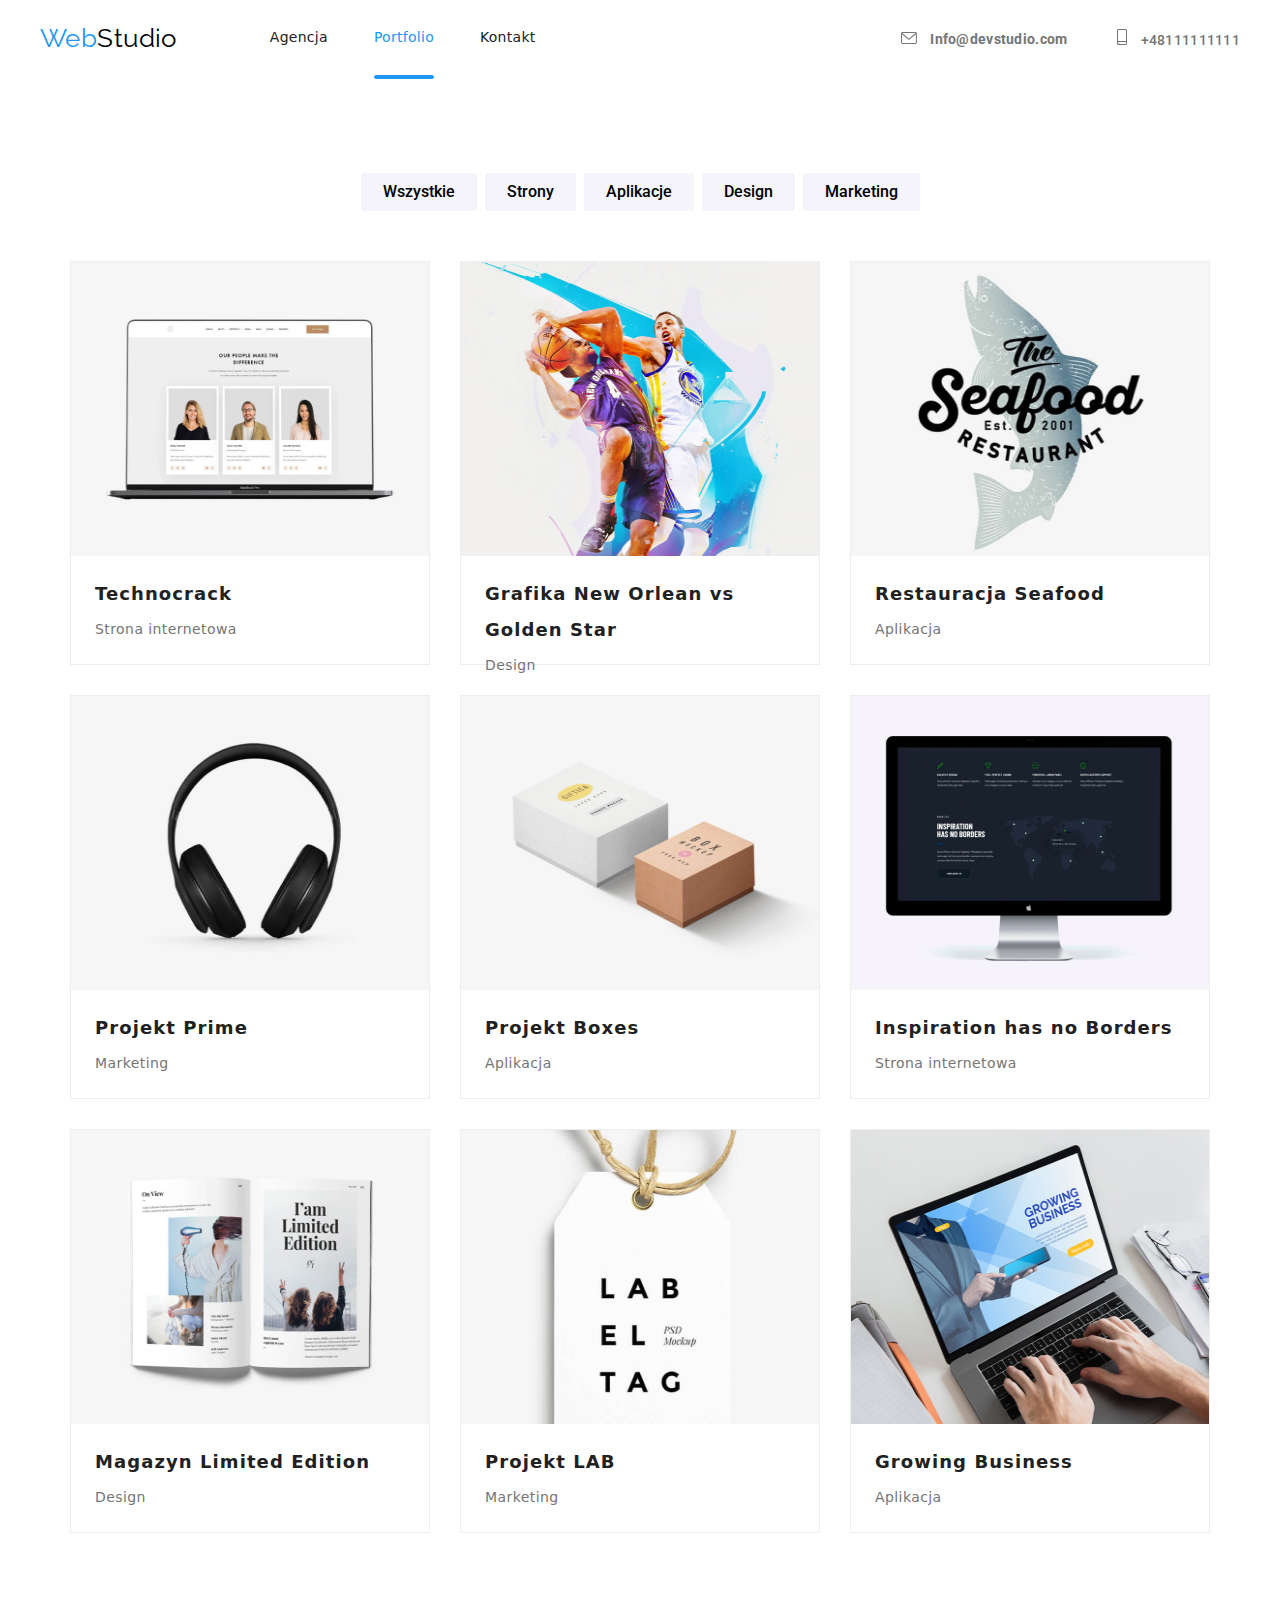
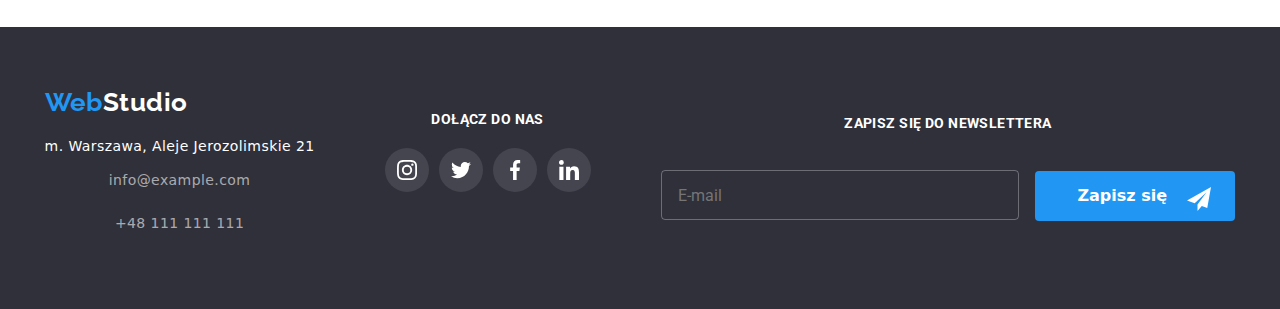
==== commit 32cdd620: "upload" ====
--- a/portfolio.html
+++ b/portfolio.html
@@ -13,7 +13,7 @@
   <link rel="preconnect" href="https://fonts.googleapis.com" />
     <link rel="preconnect" href="https://fonts.gstatic.com" crossorigin />
   
-  <title>WebStudio</title>
+  <title>Portfolio</title>
 
 </head>
   <body>
--- a/public/css/main.min.css
+++ b/public/css/main.min.css
@@ -1 +1 @@
-*{margin:0;padding:0;list-style:none;text-decoration:none;-webkit-box-sizing:border-box;box-sizing:border-box}.header{display:-webkit-box;display:-ms-flexbox;display:flex;-webkit-box-align:center;-ms-flex-align:center;align-items:center;-webkit-box-pack:justify;-ms-flex-pack:justify;justify-content:space-between;padding:16px 23px 16px 15px}.header__logo{font-family:"Raleway",sans-serif;font-size:26px;color:#000}.header__logo-color{color:#2196f3}.header__nav{display:none}.header__contact{display:none}.header__mobile{display:-webkit-box;display:-ms-flexbox;display:flex;-webkit-box-align:center;-ms-flex-align:center;align-items:center;-webkit-box-pack:center;-ms-flex-pack:center;justify-content:center;background-color:#fff;border:none}.header__mobile-menu{width:24px;height:16px}.header__mobile:hover,.header__mobile:focus{fill:#2196f3}@media(min-width: 768px){.header{width:100%;display:-webkit-box;display:-ms-flexbox;display:flex;-webkit-box-orient:horizontal;-webkit-box-direction:normal;-ms-flex-direction:row;flex-direction:row;padding:26px 15px;-webkit-box-align:center;-ms-flex-align:center;align-items:center;-webkit-box-pack:justify;-ms-flex-pack:justify;justify-content:space-between;margin:0}.header__mobile{display:none}.header__nav{display:-webkit-box;display:-ms-flexbox;display:flex;-webkit-box-orient:horizontal;-webkit-box-direction:normal;-ms-flex-direction:row;flex-direction:row;-webkit-box-pack:justify;-ms-flex-pack:justify;justify-content:space-between;font-weight:500;letter-spacing:.02em;line-height:1.2;width:80%}.header__nav-color{color:#212121;-webkit-transition:250ms cubic-bezier(0.4, 0, 0.2, 1);transition:250ms cubic-bezier(0.4, 0, 0.2, 1)}.header__nav-color:hover,.header__nav-color :focus{color:#2196f3}.header__nav-size{width:40%}.header__active::after{content:"";display:block;width:100%;height:4px;bottom:0;left:0;background-color:#2196f3;-webkit-transform:translateY(40px);transform:translateY(40px);border-radius:2px}.header__active{color:#2196f3}.header__contact{display:-webkit-box;display:-ms-flexbox;display:flex;-webkit-box-orient:vertical;-webkit-box-direction:normal;-ms-flex-direction:column;flex-direction:column;font-weight:500;letter-spacing:.02em;line-height:1.2;gap:10px;font-family:"Roboto"}.header__contact-color{color:#757575;fill:#757575;-webkit-transition:250ms cubic-bezier(0.4, 0, 0.2, 1);transition:250ms cubic-bezier(0.4, 0, 0.2, 1)}.header__contact-color:hover{color:#2196f3;fill:#2196f3}.header__contact svg{margin:0 10px 0 0}}@media(min-width: 1200px){.header{display:-webkit-box;display:-ms-flexbox;display:flex;-webkit-box-orient:horizontal;-webkit-box-direction:normal;-ms-flex-direction:row;flex-direction:row;gap:93px;padding:24px 0 25px 0;-webkit-box-align:center;-ms-flex-align:center;align-items:center;-webkit-box-pack:center;-ms-flex-pack:center;justify-content:center}.header__mobile{display:none}.header__nav{display:-webkit-box;display:-ms-flexbox;display:flex;-webkit-box-orient:horizontal;-webkit-box-direction:normal;-ms-flex-direction:row;flex-direction:row;font-weight:500;letter-spacing:.02em;line-height:1.2;gap:46px;margin:0;width:254px}.header__nav-color{color:#212121;-webkit-transition:250ms cubic-bezier(0.4, 0, 0.2, 1);transition:250ms cubic-bezier(0.4, 0, 0.2, 1)}.header__nav-color:hover,.header__nav-color :focus{color:#2196f3}.header__active::after{content:"";display:block;width:100%;height:4px;bottom:0;left:0;background-color:#2196f3;-webkit-transform:translateY(30px);transform:translateY(30px);border-radius:2px}.header__active{color:#2196f3}.header__contact{display:-webkit-box;display:-ms-flexbox;display:flex;-webkit-box-orient:horizontal;-webkit-box-direction:normal;-ms-flex-direction:row;flex-direction:row;font-weight:500;-webkit-box-align:center;-ms-flex-align:center;align-items:center;-webkit-box-pack:center;-ms-flex-pack:center;justify-content:center;gap:50px;margin-left:auto;font-family:"Roboto"}}.section{background-image:url("https://raw.githubusercontent.com/SylwiaFlorek/goit-markup-hw-04/main/images/background.jpg");background-color:rgba(47,48,58,.4);background-blend-mode:difference;background-position:center;background-repeat:no-repeat;width:100%;background-size:cover}.section__container{display:-webkit-box;display:-ms-flexbox;display:flex;-webkit-box-pack:center;-ms-flex-pack:center;justify-content:center;-webkit-box-align:center;-ms-flex-align:center;align-items:center;-webkit-box-orient:vertical;-webkit-box-direction:normal;-ms-flex-direction:column;flex-direction:column;padding:118px 0;gap:30px}.section__heading{font-size:26px;color:#fff;letter-spacing:.06em;font-weight:900;text-align:center;line-height:1.364}.section__button{background-color:#2196f3;border-radius:4px;color:#fff;width:200px;height:50px;cursor:pointer;border:none;font-family:"Roboto",sans-serif;font-size:16px;font-weight:700;letter-spacing:.06em}.section__button:hover{background-color:#2196f3;cursor:pointer;-webkit-box-shadow:0px 1px 3px rgba(197,197,197,.12),0px 1px 1px #c5c5c5,0px 2px 1px rgba(197,197,197,.2);box-shadow:0px 1px 3px rgba(197,197,197,.12),0px 1px 1px #c5c5c5,0px 2px 1px rgba(197,197,197,.2)}.section__button:active{-webkit-box-shadow:inset 1px 1px 1px 1px rgba(0,0,0,.3);box-shadow:inset 1px 1px 1px 1px rgba(0,0,0,.3)}@media(min-width: 768px){.section{background-image:url("https://raw.githubusercontent.com/SylwiaFlorek/goit-markup-hw-04/main/images/background.jpg");background-color:rgba(47,48,58,.4);background-blend-mode:difference;background-position:center;background-repeat:no-repeat;width:100%;background-size:cover}.section__container{display:-webkit-box;display:-ms-flexbox;display:flex;-webkit-box-pack:center;-ms-flex-pack:center;justify-content:center;-webkit-box-align:center;-ms-flex-align:center;align-items:center;-webkit-box-orient:vertical;-webkit-box-direction:normal;-ms-flex-direction:column;flex-direction:column;padding:200px 0;gap:30px;width:100%}.section__heading{font-size:44px;color:#fff;letter-spacing:.06em;font-weight:900;text-align:center;line-height:1.364}.section__button{background-color:#2196f3;border-radius:4px;color:#fff;width:200px;height:50px;cursor:pointer;border:none;font-family:"Roboto",sans-serif;font-size:16px;font-weight:700;letter-spacing:.06em}.section__button:hover{background-color:#2196f3;cursor:pointer;-webkit-box-shadow:0px 1px 3px rgba(197,197,197,.12),0px 1px 1px #c5c5c5,0px 2px 1px rgba(197,197,197,.2);box-shadow:0px 1px 3px rgba(197,197,197,.12),0px 1px 1px #c5c5c5,0px 2px 1px rgba(197,197,197,.2)}.section__button:active{-webkit-box-shadow:inset 1px 1px 1px 1px rgba(0,0,0,.3);box-shadow:inset 1px 1px 1px 1px rgba(0,0,0,.3)}}@media(min-width: 1200px){.section{background-image:url("https://raw.githubusercontent.com/SylwiaFlorek/goit-markup-hw-04/main/images/background.jpg");background-color:rgba(47,48,58,.4);background-blend-mode:difference;background-position:center;background-repeat:no-repeat;width:100%;background-size:cover}.section__container{display:-webkit-box;display:-ms-flexbox;display:flex;-webkit-box-pack:center;-ms-flex-pack:center;justify-content:center;-webkit-box-align:center;-ms-flex-align:center;align-items:center;-webkit-box-orient:vertical;-webkit-box-direction:normal;-ms-flex-direction:column;flex-direction:column;padding:200px 0;gap:30px;width:100%}.section__heading{font-size:44px;color:#fff;letter-spacing:.06em;font-weight:900;text-align:center;line-height:1.364}.section__button{background-color:#2196f3;border-radius:4px;color:#fff;width:200px;height:50px;cursor:pointer;border:none;font-family:"Roboto",sans-serif;font-size:16px;font-weight:700;letter-spacing:.06em}.section__button:hover{background-color:#2196f3;cursor:pointer;-webkit-box-shadow:0px 1px 3px rgba(197,197,197,.12),0px 1px 1px #c5c5c5,0px 2px 1px rgba(197,197,197,.2);box-shadow:0px 1px 3px rgba(197,197,197,.12),0px 1px 1px #c5c5c5,0px 2px 1px rgba(197,197,197,.2)}.section__button:active{-webkit-box-shadow:inset 1px 1px 1px 1px rgba(0,0,0,.3);box-shadow:inset 1px 1px 1px 1px rgba(0,0,0,.3)}}@media(min-width: 480px){.lorem{display:-webkit-box;display:-ms-flexbox;display:flex;-webkit-box-orient:horizontal;-webkit-box-direction:normal;-ms-flex-direction:row;flex-direction:row;display:flex;-webkit-box-pack:center;-ms-flex-pack:center;justify-content:center;-webkit-box-align:center;-ms-flex-align:center;align-items:center;-ms-flex-direction:column;flex-direction:column;gap:30px;padding:60px 15px 60px 15px;justify-content:center;width:100%}.lorem>li{width:100%}.lorem__text{line-height:1.71;text-align:center}.lorem__icon{display:-webkit-box;display:-ms-flexbox;display:flex;-webkit-box-pack:center;-ms-flex-pack:center;justify-content:center;-webkit-box-align:center;-ms-flex-align:center;align-items:center;-webkit-box-orient:horizontal;-webkit-box-direction:normal;-ms-flex-direction:row;flex-direction:row;background-color:#f5f4fa;height:120px;width:100%;border-radius:4px;margin-bottom:30px}.lorem__heading{font-weight:700;color:#212121;font-size:14px;margin:0 0 10px 0;width:100%;text-align:center}}@media(min-width: 768px){.lorem{display:-webkit-box;display:-ms-flexbox;display:flex;-webkit-box-orient:horizontal;-webkit-box-direction:normal;-ms-flex-direction:row;flex-direction:row;gap:30px;padding:94px 0 0 0;-webkit-box-pack:center;-ms-flex-pack:center;justify-content:center;-ms-flex-wrap:wrap;flex-wrap:wrap}.lorem__text{line-height:1.71}.lorem__icon{display:-webkit-box;display:-ms-flexbox;display:flex;-webkit-box-pack:center;-ms-flex-pack:center;justify-content:center;-webkit-box-align:center;-ms-flex-align:center;align-items:center;-webkit-box-orient:horizontal;-webkit-box-direction:normal;-ms-flex-direction:row;flex-direction:row;background-color:#f5f4fa;height:120px;width:354px;border-radius:4px;margin-bottom:30px}.lorem>li{-ms-flex-preferred-size:calc((100% - 120px)/2);flex-basis:calc((100% - 120px)/2)}.lorem__heading{font-weight:700;color:#212121;font-size:14px;margin:0 0 10px 0}}@media(min-width: 1200px){.lorem{display:-webkit-box;display:-ms-flexbox;display:flex;-webkit-box-orient:horizontal;-webkit-box-direction:normal;-ms-flex-direction:row;flex-direction:row;gap:30px;padding:94px 0 0 0;-webkit-box-pack:center;-ms-flex-pack:center;justify-content:center}.lorem__text{line-height:1.71}.lorem__icon{display:-webkit-box;display:-ms-flexbox;display:flex;-webkit-box-pack:center;-ms-flex-pack:center;justify-content:center;-webkit-box-align:center;-ms-flex-align:center;align-items:center;-webkit-box-orient:horizontal;-webkit-box-direction:normal;-ms-flex-direction:row;flex-direction:row;background-color:#f5f4fa;height:120px;width:270px;border-radius:4px;margin-bottom:30px}.lorem>li{-ms-flex-preferred-size:calc((100% - 120px)/4);flex-basis:calc((100% - 120px)/4)}.lorem__heading{font-weight:700;color:#212121;font-size:14px;margin:0 0 10px 0}}@media(min-width: 480px){.block{display:-webkit-box;display:-ms-flexbox;display:flex;-webkit-box-pack:center;-ms-flex-pack:center;justify-content:center;-webkit-box-align:center;-ms-flex-align:center;align-items:center;-webkit-box-orient:vertical;-webkit-box-direction:normal;-ms-flex-direction:column;flex-direction:column;padding:60px 0;gap:50px}.block__heading{font-size:36px;color:#212121}.block__background{background-color:#f5f4fa}.mobile-hidden{display:none}}@media(min-width: 768px){.block{display:-webkit-box;display:-ms-flexbox;display:flex;-webkit-box-pack:center;-ms-flex-pack:center;justify-content:center;-webkit-box-align:center;-ms-flex-align:center;align-items:center;-webkit-box-orient:vertical;-webkit-box-direction:normal;-ms-flex-direction:column;flex-direction:column;padding:94px 0;gap:50px}.block__background{background-color:#f5f4fa}.block__heading{font-size:36px;color:#212121}.job{display:-webkit-box;display:-ms-flexbox;display:flex;-webkit-box-pack:center;-ms-flex-pack:center;justify-content:center;-webkit-box-align:center;-ms-flex-align:center;align-items:center;-webkit-box-orient:horizontal;-webkit-box-direction:normal;-ms-flex-direction:row;flex-direction:row;gap:30px}.job__item{height:294px;width:370px}.job__images{position:relative;margin:10px;border-radius:4px;overflow:hidden;-webkit-box-shadow:0px 2px 1px -1px rgba(0,0,0,.2),0px 1px 1px 0px rgba(0,0,0,.14),0px 1px 3px 0px rgba(0,0,0,.12);box-shadow:0px 2px 1px -1px rgba(0,0,0,.2),0px 1px 1px 0px rgba(0,0,0,.14),0px 1px 3px 0px rgba(0,0,0,.12)}}@media(min-width: 1200px){.block{display:-webkit-box;display:-ms-flexbox;display:flex;-webkit-box-pack:center;-ms-flex-pack:center;justify-content:center;-webkit-box-align:center;-ms-flex-align:center;align-items:center;-webkit-box-orient:vertical;-webkit-box-direction:normal;-ms-flex-direction:column;flex-direction:column;padding:94px 0;gap:50px}.block__background{background-color:#f5f4fa}.block__heading{font-family:"Roboto",sans-serif;font-size:36px;padding-bottom:50px;text-align:center;font-size:700;color:#212121}.mobile-hidden{display:-webkit-box;display:-ms-flexbox;display:flex}.job{display:-webkit-box;display:-ms-flexbox;display:flex;-webkit-box-pack:center;-ms-flex-pack:center;justify-content:center;-webkit-box-align:center;-ms-flex-align:center;align-items:center;-webkit-box-orient:horizontal;-webkit-box-direction:normal;-ms-flex-direction:row;flex-direction:row;gap:30px;padding-left:0}.job__item{list-style-type:none;width:370px;height:294px;display:-webkit-box;display:-ms-flexbox;display:flex}.job__images{height:294px;width:370px}.job__images>.job__text{color:#fff;font-weight:700;background-color:rgba(47,48,58,.8);height:70px;text-align:center;position:relative;text-transform:uppercase;padding:27px 0;top:-72px}img{display:block;max-width:100%;height:auto}}.social{background-color:#f5f4fa;padding:94px 0}.social__list{display:-webkit-box;display:-ms-flexbox;display:flex;-webkit-box-pack:center;-ms-flex-pack:center;justify-content:center;-webkit-box-align:center;-ms-flex-align:center;align-items:center;-webkit-box-orient:vertical;-webkit-box-direction:normal;-ms-flex-direction:column;flex-direction:column;gap:30px;padding:0 15px}.social__item{width:450px;height:460px}.social__images{display:-webkit-box;display:-ms-flexbox;display:flex;-webkit-box-pack:center;-ms-flex-pack:center;justify-content:center;-webkit-box-align:center;-ms-flex-align:center;align-items:center;-webkit-box-orient:vertical;-webkit-box-direction:normal;-ms-flex-direction:column;flex-direction:column;text-align:center;background-color:#fff;-webkit-box-shadow:0px 1px 3px rgba(0,0,0,.12),0px 1px 1px rgba(0,0,0,.14),0px 2px 1px rgba(0,0,0,.2);box-shadow:0px 1px 3px rgba(0,0,0,.12),0px 1px 1px rgba(0,0,0,.14),0px 2px 1px rgba(0,0,0,.2);border-radius:0px 0px 4px 4px}.social__name{margin:30px 0 10px 0;line-height:1.1875;font-size:16px;font-weight:500;color:#212121}.social__text{line-height:1.1875;font-size:16px;margin:0 0 16px 0}.social__icons{display:-webkit-box;display:-ms-flexbox;display:flex;gap:10px;margin-bottom:30px}.social__icon{width:44px;height:44px;background-color:#fff;border-radius:50%;fill:#afb1b8;-webkit-transition:250ms cubic-bezier(0.4, 0, 0.2, 1);transition:250ms cubic-bezier(0.4, 0, 0.2, 1)}.social__icon:hover,.social__icon :focus{background-color:#2196f3;fill:#fff;cursor:pointer}@media(min-width: 768px){.social{background-color:#f5f4fa;padding:94px 0}.social__list{display:-webkit-box;display:-ms-flexbox;display:flex;-webkit-box-pack:center;-ms-flex-pack:center;justify-content:center;-webkit-box-align:center;-ms-flex-align:center;align-items:center;-webkit-box-orient:horizontal;-webkit-box-direction:normal;-ms-flex-direction:row;flex-direction:row;gap:30px;-ms-flex-wrap:wrap;flex-wrap:wrap}.social__images{display:-webkit-box;display:-ms-flexbox;display:flex;-webkit-box-pack:center;-ms-flex-pack:center;justify-content:center;-webkit-box-align:center;-ms-flex-align:center;align-items:center;-webkit-box-orient:vertical;-webkit-box-direction:normal;-ms-flex-direction:column;flex-direction:column;text-align:center;background-color:#fff;-webkit-box-shadow:0px 1px 3px rgba(0,0,0,.12),0px 1px 1px rgba(0,0,0,.14),0px 2px 1px rgba(0,0,0,.2);box-shadow:0px 1px 3px rgba(0,0,0,.12),0px 1px 1px rgba(0,0,0,.14),0px 2px 1px rgba(0,0,0,.2);border-radius:0px 0px 4px 4px;width:354px}.social__item{width:354px;height:374px}.social__name{margin:30px 0 10px 0;line-height:1.1875;font-size:16px;font-weight:500;color:#212121}.social__text{line-height:1.1875;font-size:16px;margin:0 0 16px 0}.social__icons{display:-webkit-box;display:-ms-flexbox;display:flex;gap:10px;margin-bottom:30px}.social__icon{width:44px;height:44px;background-color:#fff;border-radius:50%;fill:#afb1b8;-webkit-transition:250ms cubic-bezier(0.4, 0, 0.2, 1);transition:250ms cubic-bezier(0.4, 0, 0.2, 1)}.social__icon:hover,.social__icon :focus{background-color:#2196f3;fill:#fff;cursor:pointer}}@media(min-width: 1200px){.social{background-color:#f5f4fa;padding:94px 0}.social__list{display:-webkit-box;display:-ms-flexbox;display:flex;-webkit-box-pack:center;-ms-flex-pack:center;justify-content:center;-webkit-box-align:center;-ms-flex-align:center;align-items:center;-webkit-box-orient:horizontal;-webkit-box-direction:normal;-ms-flex-direction:row;flex-direction:row;gap:30px}.social__item{width:270px;height:260px}.social__images{display:-webkit-box;display:-ms-flexbox;display:flex;-webkit-box-pack:center;-ms-flex-pack:center;justify-content:center;-webkit-box-align:center;-ms-flex-align:center;align-items:center;-webkit-box-orient:vertical;-webkit-box-direction:normal;-ms-flex-direction:column;flex-direction:column;text-align:center;width:270px;background-color:#fff;-webkit-box-shadow:0px 1px 3px rgba(0,0,0,.12),0px 1px 1px rgba(0,0,0,.14),0px 2px 1px rgba(0,0,0,.2);box-shadow:0px 1px 3px rgba(0,0,0,.12),0px 1px 1px rgba(0,0,0,.14),0px 2px 1px rgba(0,0,0,.2);border-radius:0px 0px 4px 4px}.social__name{margin:30px 0 10px 0;line-height:1.1875;font-size:16px;font-weight:500;color:#212121}.social__text{line-height:1.1875;font-size:16px;margin:0 0 16px 0}.social__icons{display:-webkit-box;display:-ms-flexbox;display:flex;gap:10px;margin-bottom:30px}.social__icon{width:44px;height:44px;background-color:#fff;border-radius:50%;fill:#afb1b8;-webkit-transition:250ms cubic-bezier(0.4, 0, 0.2, 1);transition:250ms cubic-bezier(0.4, 0, 0.2, 1)}.social__icon:hover,.social__icon :focus{background-color:#2196f3;fill:#fff;cursor:pointer}}.client{display:-webkit-box;display:-ms-flexbox;display:flex;-webkit-box-pack:center;-ms-flex-pack:center;justify-content:center;-webkit-box-align:center;-ms-flex-align:center;align-items:center;-webkit-box-orient:horizontal;-webkit-box-direction:normal;-ms-flex-direction:row;flex-direction:row;-ms-flex-wrap:wrap;flex-wrap:wrap;gap:30px}.client__logo{border-radius:4px;border:#afb1b8 solid 1px;width:210px;height:92px;fill:#afb1b8;-webkit-transition:250ms cubic-bezier(0.4, 0, 0.2, 1);transition:250ms cubic-bezier(0.4, 0, 0.2, 1)}.client__logo:hover,.client__logo :focus{fill:#2196f3;border:#2196f3 solid 1px}@media(min-width: 768px){.client{display:-webkit-box;display:-ms-flexbox;display:flex;-webkit-box-pack:center;-ms-flex-pack:center;justify-content:center;-webkit-box-align:center;-ms-flex-align:center;align-items:center;-webkit-box-orient:horizontal;-webkit-box-direction:normal;-ms-flex-direction:row;flex-direction:row;gap:30px}.client__logo{border-radius:4px;border:#afb1b8 solid 1px;width:226px;height:92px;fill:#afb1b8;-webkit-transition:250ms cubic-bezier(0.4, 0, 0.2, 1);transition:250ms cubic-bezier(0.4, 0, 0.2, 1)}.client__logo:hover,.client__logo :focus{fill:#2196f3;border:#2196f3 solid 1px}}@media(min-width: 1200px){.client{display:-webkit-box;display:-ms-flexbox;display:flex;-webkit-box-orient:horizontal;-webkit-box-direction:normal;-ms-flex-direction:row;flex-direction:row;gap:30px}.client__logo{border-radius:4px;border:#afb1b8 solid 1px;width:170px;height:92px;fill:#afb1b8;-webkit-transition:250ms cubic-bezier(0.4, 0, 0.2, 1);transition:250ms cubic-bezier(0.4, 0, 0.2, 1)}.client__logo:hover,.client__logo :focus{fill:#2196f3;border:#2196f3 solid 1px}}footer{background-color:#2f303a;width:100%}.footer{display:-webkit-box;display:-ms-flexbox;display:flex;-webkit-box-pack:center;-ms-flex-pack:center;justify-content:center;-webkit-box-align:center;-ms-flex-align:center;align-items:center;-webkit-box-orient:vertical;-webkit-box-direction:normal;-ms-flex-direction:column;flex-direction:column;gap:60px;padding:60px 0}.footer__container{-webkit-box-orient:vertical;-webkit-box-direction:normal;-ms-flex-direction:column;flex-direction:column;-webkit-box-align:center;-ms-flex-align:center;align-items:center;-webkit-box-pack:center;-ms-flex-pack:center;justify-content:center;text-align:center}.footer__logo{font-family:"Raleway",sans-serif;font-size:24px;font-weight:700;color:#fff;line-height:1.193}.footer__logo-color{color:#2196f3}.footer__adress p{font-style:normal;color:#fff;margin:20px 0 0 0;text-align:center}.footer__links li{display:-webkit-box;display:-ms-flexbox;display:flex;-webkit-box-orient:vertical;-webkit-box-direction:normal;-ms-flex-direction:column;flex-direction:column;gap:9px;margin:9px 0;text-align:center}.footer__link{color:rgba(255,255,255,.6);-webkit-transition:250ms cubic-bezier(0.4, 0, 0.2, 1);transition:250ms cubic-bezier(0.4, 0, 0.2, 1)}.footer__link__link:hover{color:#2196f3}.footer__heading{text-align:center;font-weight:700;font-size:14px;color:#fff;text-transform:uppercase;margin:0 0 20px 0px}.footer__icons{display:-webkit-box;display:-ms-flexbox;display:flex;gap:10px}.footer__icon{width:44px;height:44px;background-color:rgba(255,255,255,.1019607843);border-radius:50%;fill:#fff;-webkit-transition:250ms cubic-bezier(0.4, 0, 0.2, 1);transition:250ms cubic-bezier(0.4, 0, 0.2, 1)}.footer__icon:hover,.footer __icon :focus{background-color:#2196f3;fill:#fff;cursor:pointer}.footer__sign-up{background-color:rgba(0,0,0,0);border:solid rgba(255,255,255,.3) 1px;border-radius:4px;width:358px;height:50px;color:rgba(255,255,255,.6);padding:16px;font-family:"Roboto",sans-serif;font-size:16px}.footer__button{background-color:#2196f3;color:#fff;width:200px;height:50px;margin:0;-webkit-box-align:center;-ms-flex-align:center;align-items:center;font-size:16px;font-weight:700;border-radius:4px;border-style:none;margin-left:12px;text-align:left;padding-left:42px;margin:20px 0 0 0;cursor:pointer}.footer__button-icon{fill:#fff;position:absolute;width:50px;height:24px}@media(min-width: 768px){.footer{display:-webkit-box;display:-ms-flexbox;display:flex;-webkit-box-pack:center;-ms-flex-pack:center;justify-content:center;-webkit-box-align:center;-ms-flex-align:center;align-items:center;-webkit-box-orient:horizontal;-webkit-box-direction:normal;-ms-flex-direction:row;flex-direction:row;-ms-flex-wrap:wrap;flex-wrap:wrap;gap:60px;padding:60px 0}.footer__container{-webkit-box-orient:vertical;-webkit-box-direction:normal;-ms-flex-direction:column;flex-direction:column;-webkit-box-align:center;-ms-flex-align:center;align-items:center;-webkit-box-pack:center;-ms-flex-pack:center;justify-content:center;text-align:center}.footer__logo{font-family:"Raleway",sans-serif;font-size:"Raleway",sans-serif;font-weight:700;color:#fff;line-height:1.193}.footer__logo-color{color:#2196f3}.footer__adress p{font-style:normal;color:#fff;margin:20px 0 0 0;text-align:center}.footer__links li{text-align:center;display:-webkit-box;display:-ms-flexbox;display:flex;-webkit-box-orient:vertical;-webkit-box-direction:normal;-ms-flex-direction:column;flex-direction:column;gap:9px;margin:9px 0}.footer__link{color:rgba(255,255,255,.6);-webkit-transition:250ms cubic-bezier(0.4, 0, 0.2, 1);transition:250ms cubic-bezier(0.4, 0, 0.2, 1)}.footer__link:hover{color:#2196f3}.footer__heading{font-family:"Roboto",sans-serif;font-weight:700;font-size:14px;color:#fff;text-transform:uppercase;margin:0 0 20px 0px}.footer__icons{display:-webkit-box;display:-ms-flexbox;display:flex;gap:10px}.footer__icon{width:44px;height:44px;background-color:rgba(255,255,255,.1019607843);border-radius:50%;fill:#fff;-webkit-transition:250ms cubic-bezier(0.4, 0, 0.2, 1);transition:250ms cubic-bezier(0.4, 0, 0.2, 1)}.footer__icon:hover,.footer __icon :focus{background-color:#2196f3;fill:#fff;cursor:pointer}.footer__sign-up{background-color:rgba(0,0,0,0);border:solid rgba(255,255,255,.3) 1px;border-radius:4px;width:100%;height:50px;color:rgba(255,255,255,.6);padding:16px;font-family:"Roboto",sans-serif;font-size:16px}.footer__button{background-color:#2196f3;color:#fff;width:200px;height:50px;-webkit-box-align:center;-ms-flex-align:center;align-items:center;font-size:16px;font-weight:700;border-radius:4px;border-style:none;margin-left:12px;text-align:left;padding-left:42px;margin:20px 0 0 0;cursor:pointer}.footer__button-icon{fill:#fff;position:absolute;width:50px;height:24px}}@media(min-width: 1200px){.footer{display:-webkit-box;display:-ms-flexbox;display:flex;-webkit-box-orient:horizontal;-webkit-box-direction:normal;-ms-flex-direction:row;flex-direction:row;-webkit-box-pack:center;-ms-flex-pack:center;justify-content:center;gap:70px}.footer__logo{font-family:"Raleway",sans-serif;font-size:26px;font-weight:700;color:#fff;line-height:1.193}.footer__logo-color{color:#2196f3}.footer__adress p{font-style:normal;color:#fff;padding:0}.footer__links li{display:-webkit-box;display:-ms-flexbox;display:flex;-webkit-box-orient:vertical;-webkit-box-direction:normal;-ms-flex-direction:column;flex-direction:column;gap:9px;margin:9px 0}.footer__link{color:rgba(255,255,255,.6);-webkit-transition:250ms cubic-bezier(0.4, 0, 0.2, 1);transition:250ms cubic-bezier(0.4, 0, 0.2, 1)}.footer__link:hover{color:#2196f3}.footer__heading{font-family:"Roboto",sans-serif;font-weight:700;font-size:14px;color:#fff;text-transform:uppercase;margin:20px 0 20px 0px}.footer__icons{display:-webkit-box;display:-ms-flexbox;display:flex;gap:10px;margin-bottom:30px}.footer__icon{width:44px;height:44px;background-color:rgba(255,255,255,.1019607843);border-radius:50%;fill:#fff;-webkit-transition:250ms cubic-bezier(0.4, 0, 0.2, 1);transition:250ms cubic-bezier(0.4, 0, 0.2, 1)}.footer__icon:hover,.footer __icon :focus{background-color:#2196f3;fill:#fff;cursor:pointer}.footer__sign-up{background-color:rgba(0,0,0,0);border:solid rgba(255,255,255,.3) 1px;border-radius:4px;width:100%;height:50px;color:rgba(255,255,255,.6);padding:16px;font-family:"Roboto",sans-serif;font-size:16px}.footer__button{background-color:#2196f3;color:#fff;width:200px;height:50px;-webkit-box-align:center;-ms-flex-align:center;align-items:center;font-size:16px;font-weight:700;border-radius:4px;border-style:none;margin-left:12px;text-align:left;padding-left:42px;cursor:pointer}.footer__button-icon{fill:#fff;position:absolute;width:50px;height:24px}}.header-line-border{border-bottom:#ececec solid 1px}.button{display:-webkit-box;display:-ms-flexbox;display:flex;-webkit-box-pack:start;-ms-flex-pack:start;justify-content:start;-ms-flex-wrap:wrap;flex-wrap:wrap;gap:8px;margin:94px 0 0 0;padding:0 15px}.button__style{background-color:#f5f4fa;border-width:0;height:38px;font-size:16px;font-weight:500;line-height:1.625;border-radius:3px;padding:6px 33px;font-family:"Roboto";-webkit-transition:250ms cubic-bezier(0.4, 0, 0.2, 1);transition:250ms cubic-bezier(0.4, 0, 0.2, 1)}.button__style:hover,.button__style :focus{-webkit-box-shadow:0px 3px 1px rgba(0,0,0,.1),0px 1px 2px rgba(0,0,0,.08),0px 2px 2px rgba(0,0,0,.12);box-shadow:0px 3px 1px rgba(0,0,0,.1),0px 1px 2px rgba(0,0,0,.08),0px 2px 2px rgba(0,0,0,.12);background-color:#2196f3;color:#fff;cursor:pointer}.product{display:-webkit-box;display:-ms-flexbox;display:flex;-webkit-box-pack:center;-ms-flex-pack:center;justify-content:center;-webkit-box-align:center;-ms-flex-align:center;align-items:center;-webkit-box-orient:vertical;-webkit-box-direction:normal;-ms-flex-direction:column;flex-direction:column;gap:30px;-ms-flex-wrap:wrap;flex-wrap:wrap;margin:50px 0;padding:0 15px}.product__card{border:#eee solid 1px;-ms-flex-preferred-size:calc((100% - 90px)/3);flex-basis:calc((100% - 90px)/3);height:404px;margin:0;-webkit-transition:250ms cubic-bezier(0.4, 0, 0.2, 1);transition:250ms cubic-bezier(0.4, 0, 0.2, 1);width:100%}.product__card:hover{-webkit-box-shadow:0px 1px 1px rgba(0,0,0,.12),0px 4px 4px rgba(0,0,0,.06),1px 4px 6px rgba(0,0,0,.16);box-shadow:0px 1px 1px rgba(0,0,0,.12),0px 4px 4px rgba(0,0,0,.06),1px 4px 6px rgba(0,0,0,.16)}.product__picture{max-width:790px;min-width:450px;width:100%;height:294px}.product__heading{color:#212121;font-size:18px;font-weight:700;letter-spacing:.06em;line-height:2;margin:20px 0 4px 24px}.product__text{line-height:1.88;font-size:14px;margin:0 24px 20px 24px}.description-hidden{width:448px;position:absolute;overflow:hidden}.description-hidden:hover .description-slidein{-webkit-transform:translateY(0);transform:translateY(0)}.description-slidein{-webkit-transition:250ms cubic-bezier(0.4, 0, 0.2, 1);transition:250ms cubic-bezier(0.4, 0, 0.2, 1);-webkit-transform:translateY(100%);transform:translateY(100%);background-color:rgba(33,150,243,.9);display:inline-block;position:relative;width:448px;height:294px;color:#fff;font-size:18px;line-height:1.6;padding-left:24px;padding-top:20px}@media(min-width: 768px){.header-line-border{border-bottom:#ececec solid 1px}.button{display:-webkit-box;display:-ms-flexbox;display:flex;-webkit-box-pack:center;-ms-flex-pack:center;justify-content:center;-ms-flex-wrap:wrap;flex-wrap:wrap;gap:8px;margin:94px 0 0 0;padding:0 15px}.button__style{background-color:#f5f4fa;border-width:0;height:38px;font-size:16px;font-weight:500;line-height:1.625;border-radius:3px;padding:6px 33px;font-family:"Roboto";-webkit-transition:250ms cubic-bezier(0.4, 0, 0.2, 1);transition:250ms cubic-bezier(0.4, 0, 0.2, 1)}.button__style:hover,.button__style :focus{-webkit-box-shadow:0px 3px 1px rgba(0,0,0,.1),0px 1px 2px rgba(0,0,0,.08),0px 2px 2px rgba(0,0,0,.12);box-shadow:0px 3px 1px rgba(0,0,0,.1),0px 1px 2px rgba(0,0,0,.08),0px 2px 2px rgba(0,0,0,.12);background-color:#2196f3;color:#fff;cursor:pointer}.product{display:-webkit-box;display:-ms-flexbox;display:flex;-webkit-box-pack:center;-ms-flex-pack:center;justify-content:center;-webkit-box-align:center;-ms-flex-align:center;align-items:center;-webkit-box-orient:horizontal;-webkit-box-direction:normal;-ms-flex-direction:row;flex-direction:row;gap:30px;-ms-flex-wrap:wrap;flex-wrap:wrap;margin:50px 0}.product__card{border:#eee solid 1px;height:440px;margin:0;-webkit-transition:250ms cubic-bezier(0.4, 0, 0.2, 1);transition:250ms cubic-bezier(0.4, 0, 0.2, 1);width:354px}.product__card:hover{-webkit-box-shadow:0px 1px 1px rgba(0,0,0,.12),0px 4px 4px rgba(0,0,0,.06),1px 4px 6px rgba(0,0,0,.16);box-shadow:0px 1px 1px rgba(0,0,0,.12),0px 4px 4px rgba(0,0,0,.06),1px 4px 6px rgba(0,0,0,.16)}.product__picture{max-width:450px;min-width:354px;width:100%;height:294px}.product__heading{color:#212121;font-size:18px;font-weight:700;letter-spacing:.06em;line-height:2;margin:20px 0 4px 24px}.product__text{line-height:1.88;font-size:14px;margin:0 24px 20px 24px}.description-hidden{width:354px;position:absolute;overflow:hidden}.description-hidden:hover .description-slidein{-webkit-transform:translateY(0);transform:translateY(0)}.description-slidein{-webkit-transition:250ms cubic-bezier(0.4, 0, 0.2, 1);transition:250ms cubic-bezier(0.4, 0, 0.2, 1);-webkit-transform:translateY(100%);transform:translateY(100%);background-color:rgba(33,150,243,.9);display:inline-block;position:relative;width:354px;height:294px;color:#fff;font-size:18px;line-height:1.6;padding-left:24px;padding-top:20px}}@media(min-width: 1200px){.header-line-border{border-bottom:#ececec solid 1px}.button{display:-webkit-box;display:-ms-flexbox;display:flex;-webkit-box-pack:center;-ms-flex-pack:center;justify-content:center;gap:8px;margin:94px 0 0 0}.button__style{background-color:#f5f4fa;border-width:0;height:38px;font-size:16px;font-weight:500;line-height:1.625;border-radius:3px;padding:6px 22px;font-family:"Roboto";-webkit-transition:250ms cubic-bezier(0.4, 0, 0.2, 1);transition:250ms cubic-bezier(0.4, 0, 0.2, 1)}.button__style:hover,.button__style :focus{-webkit-box-shadow:0px 3px 1px rgba(0,0,0,.1),0px 1px 2px rgba(0,0,0,.08),0px 2px 2px rgba(0,0,0,.12);box-shadow:0px 3px 1px rgba(0,0,0,.1),0px 1px 2px rgba(0,0,0,.08),0px 2px 2px rgba(0,0,0,.12);background-color:#2196f3;color:#fff;cursor:pointer}.product{display:-webkit-box;display:-ms-flexbox;display:flex;-webkit-box-pack:center;-ms-flex-pack:center;justify-content:center;-webkit-box-align:center;-ms-flex-align:center;align-items:center;-webkit-box-orient:horizontal;-webkit-box-direction:normal;-ms-flex-direction:row;flex-direction:row;gap:30px;-ms-flex-wrap:wrap;flex-wrap:wrap;margin-top:50px;margin-bottom:94px}.product__card{border:#eee solid 1px;-ms-flex-preferred-size:calc((100% - 90px)/3);flex-basis:calc((100% - 90px)/3);height:404px;margin:0;-webkit-transition:250ms cubic-bezier(0.4, 0, 0.2, 1);transition:250ms cubic-bezier(0.4, 0, 0.2, 1)}.product__card:hover{-webkit-box-shadow:0px 1px 1px rgba(0,0,0,.12),0px 4px 4px rgba(0,0,0,.06),1px 4px 6px rgba(0,0,0,.16);box-shadow:0px 1px 1px rgba(0,0,0,.12),0px 4px 4px rgba(0,0,0,.06),1px 4px 6px rgba(0,0,0,.16)}.product__header{color:#212121;font-size:18px;font-weight:700;letter-spacing:.06em;line-height:2;margin:20px 0 4px 24px}.product__text{line-height:1.88;font-size:14px;margin:0 0 0 24px}.description-hidden{width:360px;position:absolute;overflow:hidden}.description-hidden:hover .description-slidein{-webkit-transform:translateY(0);transform:translateY(0)}.description-slidein{-webkit-transition:250ms cubic-bezier(0.4, 0, 0.2, 1);transition:250ms cubic-bezier(0.4, 0, 0.2, 1);-webkit-transform:translateY(100%);transform:translateY(100%);background-color:rgba(33,150,243,.9);display:inline-block;position:relative;width:372px;height:294px;color:#fff;font-size:18px;line-height:1.6;padding-left:24px;padding-top:20px}}.backdrop{left:0;top:0;width:100%;height:100%;background-color:rgba(0,0,0,.2);position:fixed;-webkit-transition:all 250ms ease-in;transition:all 250ms ease-in}.is-hidden{visibility:hidden;opacity:0;pointer-events:none;-webkit-transition:all 250ms ease-in;transition:all 250ms ease-in}.modal{position:absolute;top:50%;left:50%;-webkit-transform:translate(-50%, -50%);transform:translate(-50%, -50%);width:450px;min-height:581px;background-color:#fff;-webkit-box-align:center;-ms-flex-align:center;align-items:center;display:-webkit-box;display:-ms-flexbox;display:flex;-webkit-box-orient:vertical;-webkit-box-direction:normal;-ms-flex-direction:column;flex-direction:column;font-size:12px;gap:10px;color:#757575}.modal__close-button{position:absolute;top:8px;right:8px;background-color:#fff;border:1px solid rgba(0,0,0,.1);border-radius:50%;cursor:pointer;width:30px;height:30px}.modal__header{font-size:20px;font-weight:700;line-height:1.172;color:#212121;margin:40px 0 20px 0;width:370px;text-align:center}.modal__hover:hover>.modal__input,.modal__hover:focus>.modal__input{border:#2196f3 1px solid;-webkit-box-shadow:none;box-shadow:none;outline:none}.modal__hover:hover>.modal__icon,.modal__hover:focus>.modal__icon{fill:#2196f3}.modal__input{width:370px;height:40px;display:block;margin:4px 0 0 0;border-radius:4px;border:rgba(33,33,33,.2) 1px solid;padding:0 0 0 30px;outline:none;-webkit-transition:250ms cubic-bezier(0.4, 0, 0.2, 1);transition:250ms cubic-bezier(0.4, 0, 0.2, 1)}.modal__comment{resize:none;width:370px;height:120px;padding:12px 16px;border-radius:4px;outline:none;-webkit-transition:250ms cubic-bezier(0.4, 0, 0.2, 1);transition:250ms cubic-bezier(0.4, 0, 0.2, 1)}.modal__comment::-webkit-input-placeholder{color:rgba(117,117,117,.5019607843)}.modal__comment::-moz-placeholder{color:rgba(117,117,117,.5019607843)}.modal__comment:-ms-input-placeholder{color:rgba(117,117,117,.5019607843)}.modal__comment::-ms-input-placeholder{color:rgba(117,117,117,.5019607843)}.modal__comment::placeholder{color:rgba(117,117,117,.5019607843)}.modal__button{background-color:#2196f3;border-radius:4px;width:200px;height:50px;border:none;color:#fff;font-weight:700;font-size:16px;cursor:pointer}.modal__terms-and-conditions{font-size:14px;padding:10px 0 20px 0}.modal__terms-and-conditions input{position:absolute;opacity:0;height:0;width:0}.modal__terms-and-conditions input:checked~.modal__checkmark{background-color:#2196f3;border:none}.modal__terms-and-conditions :checked~.modal__checkmark:after{display:block}.modal__checkmark{position:absolute;cursor:pointer;top:455px;left:45px;height:16px;width:16px;border-radius:2px;background-color:#fff;border:#212121 2px solid}.modal__checkmark:after{content:"";position:absolute;display:none}.modal__tick{fill:#fff;width:11px;height:8px;position:absolute;left:48px;top:459px;z-index:999}.modal__links{text-decoration:underline;color:#2196f3}.modal__icon{fill:#212121;width:15px;height:13px;position:absolute;-webkit-transition:fill 250ms cubic-bezier(0.4, 0, 0.2, 1);transition:fill 250ms cubic-bezier(0.4, 0, 0.2, 1)}.modal__icon-position1{top:149px;left:52px}.modal__icon-position2{top:218px;left:52px}.modal__icon-position3{top:289px;left:52px}@media(min-width: 768px){.modal{position:absolute;top:50%;left:50%;-webkit-transform:translate(-50%, -50%);transform:translate(-50%, -50%);width:450px;min-height:581px;background-color:#fff;-webkit-box-align:center;-ms-flex-align:center;align-items:center;display:-webkit-box;display:-ms-flexbox;display:flex;-webkit-box-orient:vertical;-webkit-box-direction:normal;-ms-flex-direction:column;flex-direction:column;font-size:12px;gap:10px;color:#757575}.modal__close-button{position:absolute;top:8px;right:8px;background-color:#fff;border:1px solid rgba(0,0,0,.1);border-radius:50%;cursor:pointer;width:30px;height:30px}.modal__header{font-size:20px;font-weight:700;line-height:1.172;color:#212121;margin:40px 0 20px 0;width:370px;text-align:center}.modal__hover:hover>.modal__input,.modal__hover:focus>.modal__input{border:#2196f3 1px solid;-webkit-box-shadow:none;box-shadow:none;outline:none}.modal__hover:hover>.modal__icon,.modal__hover:focus>.modal__icon{fill:#2196f3}.modal__input{width:370px;height:40px;display:block;margin:4px 0 0 0;border-radius:4px;border:rgba(33,33,33,.2) 1px solid;padding:0 0 0 30px;outline:none;-webkit-transition:250ms cubic-bezier(0.4, 0, 0.2, 1);transition:250ms cubic-bezier(0.4, 0, 0.2, 1)}.modal__comment{resize:none;width:370px;height:120px;padding:12px 16px;border-radius:4px;outline:none;-webkit-transition:250ms cubic-bezier(0.4, 0, 0.2, 1);transition:250ms cubic-bezier(0.4, 0, 0.2, 1)}.modal__comment::-webkit-input-placeholder{color:rgba(117,117,117,.5019607843)}.modal__comment::-moz-placeholder{color:rgba(117,117,117,.5019607843)}.modal__comment:-ms-input-placeholder{color:rgba(117,117,117,.5019607843)}.modal__comment::-ms-input-placeholder{color:rgba(117,117,117,.5019607843)}.modal__comment::placeholder{color:rgba(117,117,117,.5019607843)}.modal__button{background-color:#2196f3;border-radius:4px;width:200px;height:50px;border:none;color:#fff;font-weight:700;font-size:16px;cursor:pointer}.modal__terms-and-conditions{font-size:14px;padding:10px 0 20px 0}.modal__terms-and-conditions input{position:absolute;opacity:0;height:0;width:0}.modal__terms-and-conditions input:checked~.modal__checkmark{background-color:#2196f3;border:none}.modal__terms-and-conditions :checked~.modal__checkmark:after{display:block}.modal__checkmark{position:absolute;cursor:pointer;top:455px;left:45px;height:16px;width:16px;border-radius:2px;background-color:#fff;border:#212121 2px solid}.modal__checkmark:after{content:"";position:absolute;display:none}.modal__tick{fill:#fff;width:11px;height:8px;position:absolute;left:48px;top:459px;z-index:999}.modal__links{text-decoration:underline;color:#2196f3}.modal__icon{fill:#212121;width:15px;height:13px;position:absolute;-webkit-transition:fill 250ms cubic-bezier(0.4, 0, 0.2, 1);transition:fill 250ms cubic-bezier(0.4, 0, 0.2, 1)}.modal__icon-position1{top:149px;left:52px}.modal__icon-position2{top:218px;left:52px}.modal__icon-position3{top:289px;left:52px}}@media(min-width: 1200px){.modal{position:absolute;top:50%;left:50%;-webkit-transform:translate(-50%, -50%);transform:translate(-50%, -50%);width:528px;min-height:581px;background-color:#fff;-webkit-box-align:center;-ms-flex-align:center;align-items:center;display:-webkit-box;display:-ms-flexbox;display:flex;-webkit-box-orient:vertical;-webkit-box-direction:normal;-ms-flex-direction:column;flex-direction:column;font-size:12px;gap:10px;color:#757575}.modal__close-button{position:absolute;top:8px;right:8px;background-color:#fff;border:1px solid rgba(0,0,0,.1);border-radius:50%;cursor:pointer;width:30px;height:30px}.modal__header{font-size:20px;font-weight:700;line-height:1.172;color:#212121;margin:40px 0 20px 0;width:100%}.modal__hover:hover>.modal__input,.modal__hover:focus>.modal__input{border:#2196f3 1px solid;-webkit-box-shadow:none;box-shadow:none;outline:none}.modal__hover:hover>.modal__icon,.modal__hover:focus>.modal__icon{fill:#2196f3}.modal__input{width:448px;height:40px;display:block;margin:4px 0 0 0;border-radius:4px;border:rgba(33,33,33,.2) 1px solid;padding:0 0 0 30px;outline:none;-webkit-transition:250ms cubic-bezier(0.4, 0, 0.2, 1);transition:250ms cubic-bezier(0.4, 0, 0.2, 1)}.modal__comment{resize:none;width:448px;height:120px;padding:12px 16px;border-radius:4px;outline:none;-webkit-transition:250ms cubic-bezier(0.4, 0, 0.2, 1);transition:250ms cubic-bezier(0.4, 0, 0.2, 1)}.modal__comment::-webkit-input-placeholder{color:rgba(117,117,117,.5019607843)}.modal__comment::-moz-placeholder{color:rgba(117,117,117,.5019607843)}.modal__comment:-ms-input-placeholder{color:rgba(117,117,117,.5019607843)}.modal__comment::-ms-input-placeholder{color:rgba(117,117,117,.5019607843)}.modal__comment::placeholder{color:rgba(117,117,117,.5019607843)}.modal__button{background-color:#2196f3;border-radius:4px;width:200px;height:50px;border:none;color:#fff;font-weight:700;font-size:16px;cursor:pointer}.modal__terms-and-conditions{font-size:14px;padding:10px 0 20px 0}.modal__terms-and-conditions input{position:absolute;opacity:0;height:0;width:0}.modal__terms-and-conditions input:checked~.modal__checkmark{background-color:#2196f3;border:none}.modal__terms-and-conditions :checked~.modal__checkmark:after{display:block}.modal__checkmark{position:absolute;cursor:pointer;top:455px;left:45px;height:16px;width:16px;border-radius:2px;background-color:#fff;border:#212121 2px solid}.modal__checkmark:after{content:"";position:absolute;display:none}.modal__tick{fill:#fff;width:11px;height:8px;position:absolute;left:48px;top:459px;z-index:999}.modal__links{text-decoration:underline;color:#2196f3}.modal__icon{fill:#212121;width:15px;height:13px;position:absolute;-webkit-transition:fill 250ms cubic-bezier(0.4, 0, 0.2, 1);transition:fill 250ms cubic-bezier(0.4, 0, 0.2, 1)}.modal__icon-position1{top:125px;left:52px}.modal__icon-position2{top:194px;left:52px}.modal__icon-position3{top:260px;left:52px}}@media(max-width: 767px){.menu{display:none}}.menu-toggle{min-height:19px;min-width:19px;display:-webkit-box;display:-ms-flexbox;display:flex;-webkit-box-align:center;-ms-flex-align:center;align-items:center;-webkit-box-pack:center;-ms-flex-pack:center;justify-content:center;margin:0;padding:0;background-color:rgba(0,0,0,0);cursor:pointer;border:none;position:absolute;fill:#212121;top:21px;right:25px}.menu-toggle:focus,.menu-toggle:hover{fill:#2196f3}.mobile{position:fixed;top:0;left:0;width:100vw;height:100vh;padding:48px 40px;background-color:#fff;z-index:999;display:-webkit-box;display:-ms-flexbox;display:flex;-webkit-box-orient:vertical;-webkit-box-direction:normal;-ms-flex-direction:column;flex-direction:column;gap:302px;-webkit-transform:translateX(100%);transform:translateX(100%);-webkit-transition:-webkit-transform 250ms ease-in-out;transition:-webkit-transform 250ms ease-in-out;transition:transform 250ms ease-in-out;transition:transform 250ms ease-in-out, -webkit-transform 250ms ease-in-out}.mobile.is-open{-webkit-transform:translateX(0);transform:translateX(0)}.mobile__menu{padding:0;margin:0;list-style:none;display:-webkit-box;display:-ms-flexbox;display:flex;-webkit-box-orient:vertical;-webkit-box-direction:normal;-ms-flex-direction:column;flex-direction:column;gap:36px}.mobile__menu-link{color:#212121;text-decoration:none;font-weight:500;font-size:40px}.mobile__menu-link:hover,.mobile__menu-link:focus{color:#2196f3}.mobile__links{display:-webkit-box;display:-ms-flexbox;display:flex;-webkit-box-orient:vertical;-webkit-box-direction:normal;-ms-flex-direction:column;flex-direction:column;gap:64px}.mobile__contact{display:-webkit-box;display:-ms-flexbox;display:flex;-webkit-box-orient:vertical;-webkit-box-direction:normal;-ms-flex-direction:column;flex-direction:column;gap:32px}.mobile__contact-phone{font-size:34px;font-weight:500;color:#2196f3}.mobile__contact-email{font-size:24px;font-weight:500;color:#757575}.mobile__social{display:-webkit-box;display:-ms-flexbox;display:flex;-webkit-box-orient:horizontal;-webkit-box-direction:normal;-ms-flex-direction:row;flex-direction:row;gap:10px}.mobile__social-link{font-size:18px;color:#2196f3;font-weight:500}.mobile__exit{width:19px;height:19px}@media(min-width: 768px){.menu-toggle{display:none}}body{font-family:"Roboto",sans-serif,"Raleway",sans-serif;background-color:#fff;color:#757575;font-size:14px;letter-spacing:.03em}.container{width:100%;margin:0 auto}img{display:block;max-width:100%;height:auto}@media(min-width: 768px){.container{width:768px;margin:0 auto}}@media(min-width: 1200px){.container{width:1200px;margin:0 auto}}a:focus-within{color:#2196f3;fill:#2196f3}/*# sourceMappingURL=main.min.css.map */+*{margin:0;padding:0;list-style:none;text-decoration:none;-webkit-box-sizing:border-box;box-sizing:border-box}.header{display:-webkit-box;display:-ms-flexbox;display:flex;-webkit-box-align:center;-ms-flex-align:center;align-items:center;-webkit-box-pack:justify;-ms-flex-pack:justify;justify-content:space-between;padding:16px 23px 16px 15px}.header__logo{font-family:"Raleway",sans-serif;font-size:26px;color:#000}.header__logo-color{color:#2196f3}.header__nav{display:none}.header__contact{display:none}.header__mobile{display:-webkit-box;display:-ms-flexbox;display:flex;-webkit-box-align:center;-ms-flex-align:center;align-items:center;-webkit-box-pack:center;-ms-flex-pack:center;justify-content:center;background-color:#fff;border:none}.header__mobile-menu{width:24px;height:16px}.header__mobile:hover,.header__mobile:focus{fill:#2196f3}@media(min-width: 768px){.header{width:100%;display:-webkit-box;display:-ms-flexbox;display:flex;-webkit-box-orient:horizontal;-webkit-box-direction:normal;-ms-flex-direction:row;flex-direction:row;padding:26px 15px;-webkit-box-align:center;-ms-flex-align:center;align-items:center;-webkit-box-pack:justify;-ms-flex-pack:justify;justify-content:space-between;margin:0}.header__mobile{display:none}.header__nav{display:-webkit-box;display:-ms-flexbox;display:flex;-webkit-box-orient:horizontal;-webkit-box-direction:normal;-ms-flex-direction:row;flex-direction:row;-webkit-box-pack:justify;-ms-flex-pack:justify;justify-content:space-between;font-weight:500;letter-spacing:.02em;line-height:1.2;width:80%}.header__nav-color{color:#212121;-webkit-transition:250ms cubic-bezier(0.4, 0, 0.2, 1);transition:250ms cubic-bezier(0.4, 0, 0.2, 1)}.header__nav-color:hover,.header__nav-color :focus{color:#2196f3}.header__nav-size{width:40%}.header__active::after{content:"";display:block;width:100%;height:4px;bottom:0;left:0;background-color:#2196f3;-webkit-transform:translateY(40px);transform:translateY(40px);border-radius:2px}.header__active{color:#2196f3}.header__contact{display:-webkit-box;display:-ms-flexbox;display:flex;-webkit-box-orient:vertical;-webkit-box-direction:normal;-ms-flex-direction:column;flex-direction:column;font-weight:500;letter-spacing:.02em;line-height:1.2;gap:10px;font-family:"Roboto"}.header__contact-color{color:#757575;fill:#757575;-webkit-transition:250ms cubic-bezier(0.4, 0, 0.2, 1);transition:250ms cubic-bezier(0.4, 0, 0.2, 1)}.header__contact-color:hover{color:#2196f3;fill:#2196f3}.header__contact svg{margin:0 10px 0 0}}@media(min-width: 1200px){.header{display:-webkit-box;display:-ms-flexbox;display:flex;-webkit-box-orient:horizontal;-webkit-box-direction:normal;-ms-flex-direction:row;flex-direction:row;gap:93px;padding:24px 0 25px 0;-webkit-box-align:center;-ms-flex-align:center;align-items:center;-webkit-box-pack:center;-ms-flex-pack:center;justify-content:center}.header__mobile{display:none}.header__nav{display:-webkit-box;display:-ms-flexbox;display:flex;-webkit-box-orient:horizontal;-webkit-box-direction:normal;-ms-flex-direction:row;flex-direction:row;font-weight:500;letter-spacing:.02em;line-height:1.2;gap:46px;margin:0;width:254px}.header__nav-color{color:#212121;-webkit-transition:250ms cubic-bezier(0.4, 0, 0.2, 1);transition:250ms cubic-bezier(0.4, 0, 0.2, 1)}.header__nav-color:hover,.header__nav-color :focus{color:#2196f3}.header__active::after{content:"";display:block;width:100%;height:4px;bottom:0;left:0;background-color:#2196f3;-webkit-transform:translateY(30px);transform:translateY(30px);border-radius:2px}.header__active{color:#2196f3}.header__contact{display:-webkit-box;display:-ms-flexbox;display:flex;-webkit-box-orient:horizontal;-webkit-box-direction:normal;-ms-flex-direction:row;flex-direction:row;font-weight:500;-webkit-box-align:center;-ms-flex-align:center;align-items:center;-webkit-box-pack:center;-ms-flex-pack:center;justify-content:center;gap:50px;margin-left:auto;font-family:"Roboto"}}.section{background-image:url("https://raw.githubusercontent.com/SylwiaFlorek/goit-markup-hw-04/main/images/background.jpg");background-color:rgba(47,48,58,.4);background-blend-mode:difference;background-position:center;background-repeat:no-repeat;width:100%;background-size:cover}.section__container{display:-webkit-box;display:-ms-flexbox;display:flex;-webkit-box-pack:center;-ms-flex-pack:center;justify-content:center;-webkit-box-align:center;-ms-flex-align:center;align-items:center;-webkit-box-orient:vertical;-webkit-box-direction:normal;-ms-flex-direction:column;flex-direction:column;padding:118px 0;gap:30px}.section__heading{font-size:26px;color:#fff;letter-spacing:.06em;font-weight:900;text-align:center;line-height:1.364}.section__button{background-color:#2196f3;border-radius:4px;color:#fff;width:200px;height:50px;cursor:pointer;border:none;font-family:"Roboto",sans-serif;font-size:16px;font-weight:700;letter-spacing:.06em}.section__button:hover{background-color:#2196f3;cursor:pointer;-webkit-box-shadow:0px 1px 3px rgba(197,197,197,.12),0px 1px 1px #c5c5c5,0px 2px 1px rgba(197,197,197,.2);box-shadow:0px 1px 3px rgba(197,197,197,.12),0px 1px 1px #c5c5c5,0px 2px 1px rgba(197,197,197,.2)}.section__button:active{-webkit-box-shadow:inset 1px 1px 1px 1px rgba(0,0,0,.3);box-shadow:inset 1px 1px 1px 1px rgba(0,0,0,.3)}@media(min-width: 768px){.section{background-image:url("https://raw.githubusercontent.com/SylwiaFlorek/goit-markup-hw-04/main/images/background.jpg");background-color:rgba(47,48,58,.4);background-blend-mode:difference;background-position:center;background-repeat:no-repeat;width:100%;background-size:cover}.section__container{display:-webkit-box;display:-ms-flexbox;display:flex;-webkit-box-pack:center;-ms-flex-pack:center;justify-content:center;-webkit-box-align:center;-ms-flex-align:center;align-items:center;-webkit-box-orient:vertical;-webkit-box-direction:normal;-ms-flex-direction:column;flex-direction:column;padding:200px 0;gap:30px;width:100%}.section__heading{font-size:44px;color:#fff;letter-spacing:.06em;font-weight:900;text-align:center;line-height:1.364}.section__button{background-color:#2196f3;border-radius:4px;color:#fff;width:200px;height:50px;cursor:pointer;border:none;font-family:"Roboto",sans-serif;font-size:16px;font-weight:700;letter-spacing:.06em}.section__button:hover{background-color:#2196f3;cursor:pointer;-webkit-box-shadow:0px 1px 3px rgba(197,197,197,.12),0px 1px 1px #c5c5c5,0px 2px 1px rgba(197,197,197,.2);box-shadow:0px 1px 3px rgba(197,197,197,.12),0px 1px 1px #c5c5c5,0px 2px 1px rgba(197,197,197,.2)}.section__button:active{-webkit-box-shadow:inset 1px 1px 1px 1px rgba(0,0,0,.3);box-shadow:inset 1px 1px 1px 1px rgba(0,0,0,.3)}}@media(min-width: 1200px){.section{background-image:url("https://raw.githubusercontent.com/SylwiaFlorek/goit-markup-hw-04/main/images/background.jpg");background-color:rgba(47,48,58,.4);background-blend-mode:difference;background-position:center;background-repeat:no-repeat;width:100%;background-size:cover}.section__container{display:-webkit-box;display:-ms-flexbox;display:flex;-webkit-box-pack:center;-ms-flex-pack:center;justify-content:center;-webkit-box-align:center;-ms-flex-align:center;align-items:center;-webkit-box-orient:vertical;-webkit-box-direction:normal;-ms-flex-direction:column;flex-direction:column;padding:200px 0;gap:30px;width:100%}.section__heading{font-size:44px;color:#fff;letter-spacing:.06em;font-weight:900;text-align:center;line-height:1.364}.section__button{background-color:#2196f3;border-radius:4px;color:#fff;width:200px;height:50px;cursor:pointer;border:none;font-family:"Roboto",sans-serif;font-size:16px;font-weight:700;letter-spacing:.06em}.section__button:hover{background-color:#2196f3;cursor:pointer;-webkit-box-shadow:0px 1px 3px rgba(197,197,197,.12),0px 1px 1px #c5c5c5,0px 2px 1px rgba(197,197,197,.2);box-shadow:0px 1px 3px rgba(197,197,197,.12),0px 1px 1px #c5c5c5,0px 2px 1px rgba(197,197,197,.2)}.section__button:active{-webkit-box-shadow:inset 1px 1px 1px 1px rgba(0,0,0,.3);box-shadow:inset 1px 1px 1px 1px rgba(0,0,0,.3)}}@media(min-width: 480px){.lorem{display:-webkit-box;display:-ms-flexbox;display:flex;-webkit-box-orient:horizontal;-webkit-box-direction:normal;-ms-flex-direction:row;flex-direction:row;display:flex;-webkit-box-pack:center;-ms-flex-pack:center;justify-content:center;-webkit-box-align:center;-ms-flex-align:center;align-items:center;-ms-flex-direction:column;flex-direction:column;gap:30px;padding:60px 15px 60px 15px;justify-content:center;width:100%}.lorem>li{width:100%}.lorem__text{line-height:1.71;text-align:center}.lorem__icon{display:-webkit-box;display:-ms-flexbox;display:flex;-webkit-box-pack:center;-ms-flex-pack:center;justify-content:center;-webkit-box-align:center;-ms-flex-align:center;align-items:center;-webkit-box-orient:horizontal;-webkit-box-direction:normal;-ms-flex-direction:row;flex-direction:row;background-color:#f5f4fa;height:120px;width:100%;border-radius:4px;margin-bottom:30px}.lorem__heading{font-weight:700;color:#212121;font-size:14px;margin:0 0 10px 0;width:100%;text-align:center}}@media(min-width: 768px){.lorem{display:-webkit-box;display:-ms-flexbox;display:flex;-webkit-box-orient:horizontal;-webkit-box-direction:normal;-ms-flex-direction:row;flex-direction:row;gap:30px;padding:94px 0 0 0;-webkit-box-pack:center;-ms-flex-pack:center;justify-content:center;-ms-flex-wrap:wrap;flex-wrap:wrap}.lorem__text{line-height:1.71}.lorem__icon{display:-webkit-box;display:-ms-flexbox;display:flex;-webkit-box-pack:center;-ms-flex-pack:center;justify-content:center;-webkit-box-align:center;-ms-flex-align:center;align-items:center;-webkit-box-orient:horizontal;-webkit-box-direction:normal;-ms-flex-direction:row;flex-direction:row;background-color:#f5f4fa;height:120px;width:354px;border-radius:4px;margin-bottom:30px}.lorem>li{-ms-flex-preferred-size:calc((100% - 120px)/2);flex-basis:calc((100% - 120px)/2)}.lorem__heading{font-weight:700;color:#212121;font-size:14px;margin:0 0 10px 0}}@media(min-width: 1200px){.lorem{display:-webkit-box;display:-ms-flexbox;display:flex;-webkit-box-orient:horizontal;-webkit-box-direction:normal;-ms-flex-direction:row;flex-direction:row;gap:30px;padding:94px 0 0 0;-webkit-box-pack:center;-ms-flex-pack:center;justify-content:center}.lorem__text{line-height:1.71}.lorem__icon{display:-webkit-box;display:-ms-flexbox;display:flex;-webkit-box-pack:center;-ms-flex-pack:center;justify-content:center;-webkit-box-align:center;-ms-flex-align:center;align-items:center;-webkit-box-orient:horizontal;-webkit-box-direction:normal;-ms-flex-direction:row;flex-direction:row;background-color:#f5f4fa;height:120px;width:270px;border-radius:4px;margin-bottom:30px}.lorem>li{-ms-flex-preferred-size:calc((100% - 120px)/4);flex-basis:calc((100% - 120px)/4)}.lorem__heading{font-weight:700;color:#212121;font-size:14px;margin:0 0 10px 0}}.block{display:-webkit-box;display:-ms-flexbox;display:flex;-webkit-box-pack:center;-ms-flex-pack:center;justify-content:center;-webkit-box-align:center;-ms-flex-align:center;align-items:center;-webkit-box-orient:vertical;-webkit-box-direction:normal;-ms-flex-direction:column;flex-direction:column;padding:60px 0;gap:50px}.block__heading{font-size:36px;color:#212121}.block__background{background-color:#f5f4fa}.mobile-hidden{display:none}@media(min-width: 768px){.block{display:-webkit-box;display:-ms-flexbox;display:flex;-webkit-box-pack:center;-ms-flex-pack:center;justify-content:center;-webkit-box-align:center;-ms-flex-align:center;align-items:center;-webkit-box-orient:vertical;-webkit-box-direction:normal;-ms-flex-direction:column;flex-direction:column;padding:94px 0;gap:50px}.block__background{background-color:#f5f4fa}.block__heading{font-size:36px;color:#212121}.job{display:-webkit-box;display:-ms-flexbox;display:flex;-webkit-box-pack:center;-ms-flex-pack:center;justify-content:center;-webkit-box-align:center;-ms-flex-align:center;align-items:center;-webkit-box-orient:horizontal;-webkit-box-direction:normal;-ms-flex-direction:row;flex-direction:row;gap:30px}.job__item{height:294px;width:370px}.job__images{position:relative;margin:10px;border-radius:4px;overflow:hidden;-webkit-box-shadow:0px 2px 1px -1px rgba(0,0,0,.2),0px 1px 1px 0px rgba(0,0,0,.14),0px 1px 3px 0px rgba(0,0,0,.12);box-shadow:0px 2px 1px -1px rgba(0,0,0,.2),0px 1px 1px 0px rgba(0,0,0,.14),0px 1px 3px 0px rgba(0,0,0,.12)}}@media(min-width: 1200px){.block{display:-webkit-box;display:-ms-flexbox;display:flex;-webkit-box-pack:center;-ms-flex-pack:center;justify-content:center;-webkit-box-align:center;-ms-flex-align:center;align-items:center;-webkit-box-orient:vertical;-webkit-box-direction:normal;-ms-flex-direction:column;flex-direction:column;padding:94px 0;gap:50px}.block__background{background-color:#f5f4fa}.block__heading{font-family:"Roboto",sans-serif;font-size:36px;padding-bottom:50px;text-align:center;font-size:700;color:#212121}.mobile-hidden{display:-webkit-box;display:-ms-flexbox;display:flex}.job{display:-webkit-box;display:-ms-flexbox;display:flex;-webkit-box-pack:center;-ms-flex-pack:center;justify-content:center;-webkit-box-align:center;-ms-flex-align:center;align-items:center;-webkit-box-orient:horizontal;-webkit-box-direction:normal;-ms-flex-direction:row;flex-direction:row;gap:30px;padding-left:0}.job__item{list-style-type:none;width:370px;height:294px;display:-webkit-box;display:-ms-flexbox;display:flex}.job__images{height:294px;width:370px}.job__images>.job__text{color:#fff;font-weight:700;background-color:rgba(47,48,58,.8);height:70px;text-align:center;position:relative;text-transform:uppercase;padding:27px 0;top:-72px}img{display:block;max-width:100%;height:auto}}.social{background-color:#f5f4fa;padding:94px 0}.social__list{display:-webkit-box;display:-ms-flexbox;display:flex;-webkit-box-pack:center;-ms-flex-pack:center;justify-content:center;-webkit-box-align:center;-ms-flex-align:center;align-items:center;-webkit-box-orient:vertical;-webkit-box-direction:normal;-ms-flex-direction:column;flex-direction:column;gap:30px;padding:0 15px}.social__item{width:450px;height:460px}.social__images{display:-webkit-box;display:-ms-flexbox;display:flex;-webkit-box-pack:center;-ms-flex-pack:center;justify-content:center;-webkit-box-align:center;-ms-flex-align:center;align-items:center;-webkit-box-orient:vertical;-webkit-box-direction:normal;-ms-flex-direction:column;flex-direction:column;text-align:center;background-color:#fff;-webkit-box-shadow:0px 1px 3px rgba(0,0,0,.12),0px 1px 1px rgba(0,0,0,.14),0px 2px 1px rgba(0,0,0,.2);box-shadow:0px 1px 3px rgba(0,0,0,.12),0px 1px 1px rgba(0,0,0,.14),0px 2px 1px rgba(0,0,0,.2);border-radius:0px 0px 4px 4px}.social__name{margin:30px 0 10px 0;line-height:1.1875;font-size:16px;font-weight:500;color:#212121}.social__text{line-height:1.1875;font-size:16px;margin:0 0 16px 0}.social__icons{display:-webkit-box;display:-ms-flexbox;display:flex;gap:10px;margin-bottom:30px}.social__icon{width:44px;height:44px;background-color:#fff;border-radius:50%;fill:#afb1b8;-webkit-transition:250ms cubic-bezier(0.4, 0, 0.2, 1);transition:250ms cubic-bezier(0.4, 0, 0.2, 1)}.social__icon:hover,.social__icon :focus{background-color:#2196f3;fill:#fff;cursor:pointer}@media(min-width: 768px){.social{background-color:#f5f4fa;padding:94px 0}.social__list{display:-webkit-box;display:-ms-flexbox;display:flex;-webkit-box-pack:center;-ms-flex-pack:center;justify-content:center;-webkit-box-align:center;-ms-flex-align:center;align-items:center;-webkit-box-orient:horizontal;-webkit-box-direction:normal;-ms-flex-direction:row;flex-direction:row;gap:30px;-ms-flex-wrap:wrap;flex-wrap:wrap}.social__images{display:-webkit-box;display:-ms-flexbox;display:flex;-webkit-box-pack:center;-ms-flex-pack:center;justify-content:center;-webkit-box-align:center;-ms-flex-align:center;align-items:center;-webkit-box-orient:vertical;-webkit-box-direction:normal;-ms-flex-direction:column;flex-direction:column;text-align:center;background-color:#fff;-webkit-box-shadow:0px 1px 3px rgba(0,0,0,.12),0px 1px 1px rgba(0,0,0,.14),0px 2px 1px rgba(0,0,0,.2);box-shadow:0px 1px 3px rgba(0,0,0,.12),0px 1px 1px rgba(0,0,0,.14),0px 2px 1px rgba(0,0,0,.2);border-radius:0px 0px 4px 4px;width:354px}.social__item{width:354px;height:374px}.social__name{margin:30px 0 10px 0;line-height:1.1875;font-size:16px;font-weight:500;color:#212121}.social__text{line-height:1.1875;font-size:16px;margin:0 0 16px 0}.social__icons{display:-webkit-box;display:-ms-flexbox;display:flex;gap:10px;margin-bottom:30px}.social__icon{width:44px;height:44px;background-color:#fff;border-radius:50%;fill:#afb1b8;-webkit-transition:250ms cubic-bezier(0.4, 0, 0.2, 1);transition:250ms cubic-bezier(0.4, 0, 0.2, 1)}.social__icon:hover,.social__icon :focus{background-color:#2196f3;fill:#fff;cursor:pointer}}@media(min-width: 1200px){.social{background-color:#f5f4fa;padding:94px 0}.social__list{display:-webkit-box;display:-ms-flexbox;display:flex;-webkit-box-pack:center;-ms-flex-pack:center;justify-content:center;-webkit-box-align:center;-ms-flex-align:center;align-items:center;-webkit-box-orient:horizontal;-webkit-box-direction:normal;-ms-flex-direction:row;flex-direction:row;gap:30px}.social__item{width:270px;height:260px}.social__images{display:-webkit-box;display:-ms-flexbox;display:flex;-webkit-box-pack:center;-ms-flex-pack:center;justify-content:center;-webkit-box-align:center;-ms-flex-align:center;align-items:center;-webkit-box-orient:vertical;-webkit-box-direction:normal;-ms-flex-direction:column;flex-direction:column;text-align:center;width:270px;background-color:#fff;-webkit-box-shadow:0px 1px 3px rgba(0,0,0,.12),0px 1px 1px rgba(0,0,0,.14),0px 2px 1px rgba(0,0,0,.2);box-shadow:0px 1px 3px rgba(0,0,0,.12),0px 1px 1px rgba(0,0,0,.14),0px 2px 1px rgba(0,0,0,.2);border-radius:0px 0px 4px 4px}.social__name{margin:30px 0 10px 0;line-height:1.1875;font-size:16px;font-weight:500;color:#212121}.social__text{line-height:1.1875;font-size:16px;margin:0 0 16px 0}.social__icons{display:-webkit-box;display:-ms-flexbox;display:flex;gap:10px;margin-bottom:30px}.social__icon{width:44px;height:44px;background-color:#fff;border-radius:50%;fill:#afb1b8;-webkit-transition:250ms cubic-bezier(0.4, 0, 0.2, 1);transition:250ms cubic-bezier(0.4, 0, 0.2, 1)}.social__icon:hover,.social__icon :focus{background-color:#2196f3;fill:#fff;cursor:pointer}}.client{display:-webkit-box;display:-ms-flexbox;display:flex;-webkit-box-pack:center;-ms-flex-pack:center;justify-content:center;-webkit-box-align:center;-ms-flex-align:center;align-items:center;-webkit-box-orient:horizontal;-webkit-box-direction:normal;-ms-flex-direction:row;flex-direction:row;-ms-flex-wrap:wrap;flex-wrap:wrap;gap:30px}.client__logo{border-radius:4px;border:#afb1b8 solid 1px;width:210px;height:92px;fill:#afb1b8;-webkit-transition:250ms cubic-bezier(0.4, 0, 0.2, 1);transition:250ms cubic-bezier(0.4, 0, 0.2, 1)}.client__logo:hover,.client__logo :focus{fill:#2196f3;border:#2196f3 solid 1px}@media(min-width: 768px){.client{display:-webkit-box;display:-ms-flexbox;display:flex;-webkit-box-pack:center;-ms-flex-pack:center;justify-content:center;-webkit-box-align:center;-ms-flex-align:center;align-items:center;-webkit-box-orient:horizontal;-webkit-box-direction:normal;-ms-flex-direction:row;flex-direction:row;gap:30px}.client__logo{border-radius:4px;border:#afb1b8 solid 1px;width:226px;height:92px;fill:#afb1b8;-webkit-transition:250ms cubic-bezier(0.4, 0, 0.2, 1);transition:250ms cubic-bezier(0.4, 0, 0.2, 1)}.client__logo:hover,.client__logo :focus{fill:#2196f3;border:#2196f3 solid 1px}}@media(min-width: 1200px){.client{display:-webkit-box;display:-ms-flexbox;display:flex;-webkit-box-orient:horizontal;-webkit-box-direction:normal;-ms-flex-direction:row;flex-direction:row;gap:30px}.client__logo{border-radius:4px;border:#afb1b8 solid 1px;width:170px;height:92px;fill:#afb1b8;-webkit-transition:250ms cubic-bezier(0.4, 0, 0.2, 1);transition:250ms cubic-bezier(0.4, 0, 0.2, 1)}.client__logo:hover,.client__logo :focus{fill:#2196f3;border:#2196f3 solid 1px}}footer{background-color:#2f303a;width:100%}.footer{display:-webkit-box;display:-ms-flexbox;display:flex;-webkit-box-pack:center;-ms-flex-pack:center;justify-content:center;-webkit-box-align:center;-ms-flex-align:center;align-items:center;-webkit-box-orient:vertical;-webkit-box-direction:normal;-ms-flex-direction:column;flex-direction:column;gap:60px;padding:60px 0}.footer__container{-webkit-box-orient:vertical;-webkit-box-direction:normal;-ms-flex-direction:column;flex-direction:column;-webkit-box-align:center;-ms-flex-align:center;align-items:center;-webkit-box-pack:center;-ms-flex-pack:center;justify-content:center;text-align:center}.footer__logo{font-family:"Raleway",sans-serif;font-size:24px;font-weight:700;color:#fff;line-height:1.193}.footer__logo-color{color:#2196f3}.footer__adress p{font-style:normal;color:#fff;margin:20px 0 0 0;text-align:center}.footer__links li{display:-webkit-box;display:-ms-flexbox;display:flex;-webkit-box-orient:vertical;-webkit-box-direction:normal;-ms-flex-direction:column;flex-direction:column;gap:9px;text-align:center}.footer__link{color:rgba(255,255,255,.6);-webkit-transition:250ms cubic-bezier(0.4, 0, 0.2, 1);transition:250ms cubic-bezier(0.4, 0, 0.2, 1)}.footer__link__link:hover{color:#2196f3}.footer__heading{text-align:center;font-weight:700;font-size:14px;color:#fff;text-transform:uppercase;margin:0 0 20px 0px}.footer__icons{display:-webkit-box;display:-ms-flexbox;display:flex;gap:10px}.footer__icon{width:44px;height:44px;background-color:rgba(255,255,255,.1019607843);border-radius:50%;fill:#fff;-webkit-transition:250ms cubic-bezier(0.4, 0, 0.2, 1);transition:250ms cubic-bezier(0.4, 0, 0.2, 1)}.footer__icon:hover,.footer __icon :focus{background-color:#2196f3;fill:#fff;cursor:pointer}.footer__sign-up{background-color:rgba(0,0,0,0);border:solid rgba(255,255,255,.3) 1px;border-radius:4px;width:358px;height:50px;color:rgba(255,255,255,.6);padding:16px;font-family:"Roboto",sans-serif;font-size:16px}.footer__button{background-color:#2196f3;color:#fff;width:200px;height:50px;margin:0;-webkit-box-align:center;-ms-flex-align:center;align-items:center;font-size:16px;font-weight:700;border-radius:4px;border-style:none;margin-left:12px;text-align:left;padding-left:42px;margin:20px 0 0 0;cursor:pointer}.footer__button-icon{fill:#fff;position:absolute;width:50px;height:24px}@media(min-width: 768px){.footer{display:-webkit-box;display:-ms-flexbox;display:flex;-webkit-box-pack:center;-ms-flex-pack:center;justify-content:center;-webkit-box-align:center;-ms-flex-align:center;align-items:center;-webkit-box-orient:horizontal;-webkit-box-direction:normal;-ms-flex-direction:row;flex-direction:row;-ms-flex-wrap:wrap;flex-wrap:wrap;gap:60px;padding:60px 0}.footer__container{-webkit-box-orient:vertical;-webkit-box-direction:normal;-ms-flex-direction:column;flex-direction:column;-webkit-box-align:center;-ms-flex-align:center;align-items:center;-webkit-box-pack:center;-ms-flex-pack:center;justify-content:center;text-align:center}.footer__logo{font-family:"Raleway",sans-serif;font-size:"Raleway",sans-serif;font-weight:700;color:#fff;line-height:1.193}.footer__logo-color{color:#2196f3}.footer__adress p{font-style:normal;color:#fff;margin:20px 0 0 0;text-align:center}.footer__links li{text-align:center;display:-webkit-box;display:-ms-flexbox;display:flex;-webkit-box-orient:vertical;-webkit-box-direction:normal;-ms-flex-direction:column;flex-direction:column;gap:9px;margin:9px 0}.footer__link{color:rgba(255,255,255,.6);-webkit-transition:250ms cubic-bezier(0.4, 0, 0.2, 1);transition:250ms cubic-bezier(0.4, 0, 0.2, 1)}.footer__link:hover{color:#2196f3}.footer__heading{font-family:"Roboto",sans-serif;font-weight:700;font-size:14px;color:#fff;text-transform:uppercase;margin:0 0 20px 0px}.footer__icons{display:-webkit-box;display:-ms-flexbox;display:flex;gap:10px}.footer__icon{width:44px;height:44px;background-color:rgba(255,255,255,.1019607843);border-radius:50%;fill:#fff;-webkit-transition:250ms cubic-bezier(0.4, 0, 0.2, 1);transition:250ms cubic-bezier(0.4, 0, 0.2, 1)}.footer__icon:hover,.footer __icon :focus{background-color:#2196f3;fill:#fff;cursor:pointer}.footer__sign-up{background-color:rgba(0,0,0,0);border:solid rgba(255,255,255,.3) 1px;border-radius:4px;width:100%;height:50px;color:rgba(255,255,255,.6);padding:16px;font-family:"Roboto",sans-serif;font-size:16px}.footer__button{background-color:#2196f3;color:#fff;width:200px;height:50px;-webkit-box-align:center;-ms-flex-align:center;align-items:center;font-size:16px;font-weight:700;border-radius:4px;border-style:none;margin-left:12px;text-align:left;padding-left:42px;margin:20px 0 0 0;cursor:pointer}.footer__button-icon{fill:#fff;position:absolute;width:50px;height:24px}}@media(min-width: 1200px){footer{background-color:#2f303a}.footer{display:-webkit-box;display:-ms-flexbox;display:flex;-webkit-box-pack:center;-ms-flex-pack:center;justify-content:center;-webkit-box-orient:horizontal;-webkit-box-direction:normal;-ms-flex-direction:row;flex-direction:row;gap:70px}.footer__container{-webkit-box-orient:vertical;-webkit-box-direction:normal;-ms-flex-direction:column;flex-direction:column;-webkit-box-align:center;-ms-flex-align:center;align-items:center;-webkit-box-pack:start;-ms-flex-pack:start;justify-content:start;text-align:left}.footer__logo{font-family:"Raleway",sans-serif;font-size:26px;font-weight:700;color:#fff;line-height:1.193}.footer__logo-color{color:#2196f3}.footer__address{font-style:normal;color:#fff;margin:20px 0 0 0}.footer__links{display:-webkit-box;display:-ms-flexbox;display:flex;-webkit-box-orient:vertical;-webkit-box-direction:normal;-ms-flex-direction:column;flex-direction:column;-webkit-box-pack:start;-ms-flex-pack:start;justify-content:flex-start;text-align:left;gap:9px;margin:9px 0}.footer__link{color:rgba(255,255,255,.6);-webkit-transition:250ms cubic-bezier(0.4, 0, 0.2, 1);transition:250ms cubic-bezier(0.4, 0, 0.2, 1)}.footer__link:hover{color:#2196f3}.footer__header{font-weight:700;font-size:14px;color:#fff;text-transform:uppercase;margin:20px 0 20px 0px}.footer__icons{display:-webkit-box;display:-ms-flexbox;display:flex;gap:10px;margin-bottom:30px}.footer__icon{width:44px;height:44px;background-color:rgba(255,255,255,.1019607843);border-radius:50%;fill:#fff;-webkit-transition:250ms cubic-bezier(0.4, 0, 0.2, 1);transition:250ms cubic-bezier(0.4, 0, 0.2, 1)}.footer__icon:hover,.footer__icon :focus{background-color:#2196f3;fill:#fff;cursor:pointer}.footer__sign-up{background-color:rgba(0,0,0,0);border:solid rgba(255,255,255,.3) 1px;border-radius:4px;width:358px;height:50px;color:rgba(255,255,255,.6);padding:16px;font-size:16px}.footer__button{background-color:#2196f3;color:#fff;width:200px;height:50px;-webkit-box-align:center;-ms-flex-align:center;align-items:center;font-size:16px;font-weight:700;border-radius:4px;border-style:none;margin-left:12px;text-align:left;padding-left:42px;cursor:pointer}.footer__button-icon{fill:#fff;position:absolute;width:50px;height:24px}}.header-line-border{border-bottom:#ececec solid 1px}.button{display:-webkit-box;display:-ms-flexbox;display:flex;-webkit-box-pack:start;-ms-flex-pack:start;justify-content:start;-ms-flex-wrap:wrap;flex-wrap:wrap;gap:8px;margin:94px 0 0 0;padding:0 15px}.button__style{background-color:#f5f4fa;border-width:0;height:38px;font-size:16px;font-weight:500;line-height:1.625;border-radius:3px;padding:6px 33px;font-family:"Roboto";-webkit-transition:250ms cubic-bezier(0.4, 0, 0.2, 1);transition:250ms cubic-bezier(0.4, 0, 0.2, 1)}.button__style:hover,.button__style :focus{-webkit-box-shadow:0px 3px 1px rgba(0,0,0,.1),0px 1px 2px rgba(0,0,0,.08),0px 2px 2px rgba(0,0,0,.12);box-shadow:0px 3px 1px rgba(0,0,0,.1),0px 1px 2px rgba(0,0,0,.08),0px 2px 2px rgba(0,0,0,.12);background-color:#2196f3;color:#fff;cursor:pointer}.product{display:-webkit-box;display:-ms-flexbox;display:flex;-webkit-box-pack:center;-ms-flex-pack:center;justify-content:center;-webkit-box-align:center;-ms-flex-align:center;align-items:center;-webkit-box-orient:vertical;-webkit-box-direction:normal;-ms-flex-direction:column;flex-direction:column;gap:30px;-ms-flex-wrap:wrap;flex-wrap:wrap;margin:50px 0;padding:0 15px}.product__card{border:#eee solid 1px;-ms-flex-preferred-size:calc((100% - 90px)/3);flex-basis:calc((100% - 90px)/3);height:404px;margin:0;-webkit-transition:250ms cubic-bezier(0.4, 0, 0.2, 1);transition:250ms cubic-bezier(0.4, 0, 0.2, 1);width:100%}.product__card:hover{-webkit-box-shadow:0px 1px 1px rgba(0,0,0,.12),0px 4px 4px rgba(0,0,0,.06),1px 4px 6px rgba(0,0,0,.16);box-shadow:0px 1px 1px rgba(0,0,0,.12),0px 4px 4px rgba(0,0,0,.06),1px 4px 6px rgba(0,0,0,.16)}.product__picture{max-width:790px;min-width:450px;width:100%;height:294px}.product__heading{color:#212121;font-size:18px;font-weight:700;letter-spacing:.06em;line-height:2;margin:20px 0 4px 24px}.product__text{line-height:1.88;font-size:14px;margin:0 24px 20px 24px}.description-hidden{width:448px;position:absolute;overflow:hidden}.description-hidden:hover .description-slidein{-webkit-transform:translateY(0);transform:translateY(0)}.description-slidein{-webkit-transition:250ms cubic-bezier(0.4, 0, 0.2, 1);transition:250ms cubic-bezier(0.4, 0, 0.2, 1);-webkit-transform:translateY(100%);transform:translateY(100%);background-color:rgba(33,150,243,.9);display:inline-block;position:relative;width:448px;height:294px;color:#fff;font-size:18px;line-height:1.6;padding-left:24px;padding-top:20px}@media(min-width: 768px){.header-line-border{border-bottom:#ececec solid 1px}.button{display:-webkit-box;display:-ms-flexbox;display:flex;-webkit-box-pack:center;-ms-flex-pack:center;justify-content:center;-ms-flex-wrap:wrap;flex-wrap:wrap;gap:8px;margin:94px 0 0 0;padding:0 15px}.button__style{background-color:#f5f4fa;border-width:0;height:38px;font-size:16px;font-weight:500;line-height:1.625;border-radius:3px;padding:6px 33px;font-family:"Roboto";-webkit-transition:250ms cubic-bezier(0.4, 0, 0.2, 1);transition:250ms cubic-bezier(0.4, 0, 0.2, 1)}.button__style:hover,.button__style :focus{-webkit-box-shadow:0px 3px 1px rgba(0,0,0,.1),0px 1px 2px rgba(0,0,0,.08),0px 2px 2px rgba(0,0,0,.12);box-shadow:0px 3px 1px rgba(0,0,0,.1),0px 1px 2px rgba(0,0,0,.08),0px 2px 2px rgba(0,0,0,.12);background-color:#2196f3;color:#fff;cursor:pointer}.product{display:-webkit-box;display:-ms-flexbox;display:flex;-webkit-box-pack:center;-ms-flex-pack:center;justify-content:center;-webkit-box-align:center;-ms-flex-align:center;align-items:center;-webkit-box-orient:horizontal;-webkit-box-direction:normal;-ms-flex-direction:row;flex-direction:row;gap:30px;-ms-flex-wrap:wrap;flex-wrap:wrap;margin:50px 0}.product__card{border:#eee solid 1px;height:440px;margin:0;-webkit-transition:250ms cubic-bezier(0.4, 0, 0.2, 1);transition:250ms cubic-bezier(0.4, 0, 0.2, 1);width:354px}.product__card:hover{-webkit-box-shadow:0px 1px 1px rgba(0,0,0,.12),0px 4px 4px rgba(0,0,0,.06),1px 4px 6px rgba(0,0,0,.16);box-shadow:0px 1px 1px rgba(0,0,0,.12),0px 4px 4px rgba(0,0,0,.06),1px 4px 6px rgba(0,0,0,.16)}.product__picture{max-width:450px;min-width:354px;width:100%;height:294px}.product__heading{color:#212121;font-size:18px;font-weight:700;letter-spacing:.06em;line-height:2;margin:20px 0 4px 24px}.product__text{line-height:1.88;font-size:14px;margin:0 24px 20px 24px}.description-hidden{width:354px;position:absolute;overflow:hidden}.description-hidden:hover .description-slidein{-webkit-transform:translateY(0);transform:translateY(0)}.description-slidein{-webkit-transition:250ms cubic-bezier(0.4, 0, 0.2, 1);transition:250ms cubic-bezier(0.4, 0, 0.2, 1);-webkit-transform:translateY(100%);transform:translateY(100%);background-color:rgba(33,150,243,.9);display:inline-block;position:relative;width:354px;height:294px;color:#fff;font-size:18px;line-height:1.6;padding-left:24px;padding-top:20px}}@media(min-width: 1200px){.header-line-border{border-bottom:#ececec solid 1px}.button{display:-webkit-box;display:-ms-flexbox;display:flex;-webkit-box-pack:center;-ms-flex-pack:center;justify-content:center;gap:8px;margin:94px 0 0 0}.button__style{background-color:#f5f4fa;border-width:0;height:38px;font-size:16px;font-weight:500;line-height:1.625;border-radius:3px;padding:6px 22px;font-family:"Roboto";-webkit-transition:250ms cubic-bezier(0.4, 0, 0.2, 1);transition:250ms cubic-bezier(0.4, 0, 0.2, 1)}.button__style:hover,.button__style :focus{-webkit-box-shadow:0px 3px 1px rgba(0,0,0,.1),0px 1px 2px rgba(0,0,0,.08),0px 2px 2px rgba(0,0,0,.12);box-shadow:0px 3px 1px rgba(0,0,0,.1),0px 1px 2px rgba(0,0,0,.08),0px 2px 2px rgba(0,0,0,.12);background-color:#2196f3;color:#fff;cursor:pointer}.product{display:-webkit-box;display:-ms-flexbox;display:flex;-webkit-box-pack:center;-ms-flex-pack:center;justify-content:center;-webkit-box-align:center;-ms-flex-align:center;align-items:center;-webkit-box-orient:horizontal;-webkit-box-direction:normal;-ms-flex-direction:row;flex-direction:row;gap:30px;-ms-flex-wrap:wrap;flex-wrap:wrap;margin-top:50px;margin-bottom:94px}.product__card{border:#eee solid 1px;-ms-flex-preferred-size:calc((100% - 90px)/3);flex-basis:calc((100% - 90px)/3);height:404px;margin:0;-webkit-transition:250ms cubic-bezier(0.4, 0, 0.2, 1);transition:250ms cubic-bezier(0.4, 0, 0.2, 1)}.product__card:hover{-webkit-box-shadow:0px 1px 1px rgba(0,0,0,.12),0px 4px 4px rgba(0,0,0,.06),1px 4px 6px rgba(0,0,0,.16);box-shadow:0px 1px 1px rgba(0,0,0,.12),0px 4px 4px rgba(0,0,0,.06),1px 4px 6px rgba(0,0,0,.16)}.product__header{color:#212121;font-size:18px;font-weight:700;letter-spacing:.06em;line-height:2;margin:20px 0 4px 24px}.product__text{line-height:1.88;font-size:14px;margin:0 0 0 24px}.description-hidden{width:360px;position:absolute;overflow:hidden}.description-hidden:hover .description-slidein{-webkit-transform:translateY(0);transform:translateY(0)}.description-slidein{-webkit-transition:250ms cubic-bezier(0.4, 0, 0.2, 1);transition:250ms cubic-bezier(0.4, 0, 0.2, 1);-webkit-transform:translateY(100%);transform:translateY(100%);background-color:rgba(33,150,243,.9);display:inline-block;position:relative;width:372px;height:294px;color:#fff;font-size:18px;line-height:1.6;padding-left:24px;padding-top:20px}}.backdrop{left:0;top:0;width:100%;height:100%;background-color:rgba(0,0,0,.2);position:fixed;-webkit-transition:all 250ms ease-in;transition:all 250ms ease-in}.is-hidden{visibility:hidden;opacity:0;pointer-events:none;-webkit-transition:all 250ms ease-in;transition:all 250ms ease-in}.modal{position:absolute;top:50%;left:50%;-webkit-transform:translate(-50%, -50%);transform:translate(-50%, -50%);width:450px;min-height:581px;background-color:#fff;-webkit-box-align:center;-ms-flex-align:center;align-items:center;display:-webkit-box;display:-ms-flexbox;display:flex;-webkit-box-orient:vertical;-webkit-box-direction:normal;-ms-flex-direction:column;flex-direction:column;font-size:12px;gap:10px;color:#757575}.modal__close-button{position:absolute;top:8px;right:8px;background-color:#fff;border:1px solid rgba(0,0,0,.1);border-radius:50%;cursor:pointer;width:30px;height:30px}.modal__header{font-size:20px;font-weight:700;line-height:1.172;color:#212121;margin:40px 0 20px 0;width:370px;text-align:center}.modal__hover:hover>.modal__input,.modal__hover:focus>.modal__input{border:#2196f3 1px solid;-webkit-box-shadow:none;box-shadow:none;outline:none}.modal__hover:hover>.modal__icon,.modal__hover:focus>.modal__icon{fill:#2196f3}.modal__input{width:370px;height:40px;display:block;margin:4px 0 0 0;border-radius:4px;border:rgba(33,33,33,.2) 1px solid;padding:0 0 0 30px;outline:none;-webkit-transition:250ms cubic-bezier(0.4, 0, 0.2, 1);transition:250ms cubic-bezier(0.4, 0, 0.2, 1)}.modal__comment{resize:none;width:370px;height:120px;padding:12px 16px;border-radius:4px;outline:none;-webkit-transition:250ms cubic-bezier(0.4, 0, 0.2, 1);transition:250ms cubic-bezier(0.4, 0, 0.2, 1)}.modal__comment::-webkit-input-placeholder{color:rgba(117,117,117,.5019607843)}.modal__comment::-moz-placeholder{color:rgba(117,117,117,.5019607843)}.modal__comment:-ms-input-placeholder{color:rgba(117,117,117,.5019607843)}.modal__comment::-ms-input-placeholder{color:rgba(117,117,117,.5019607843)}.modal__comment::placeholder{color:rgba(117,117,117,.5019607843)}.modal__button{background-color:#2196f3;border-radius:4px;width:200px;height:50px;border:none;color:#fff;font-weight:700;font-size:16px;cursor:pointer}.modal__terms-and-conditions{font-size:14px;padding:10px 0 20px 0}.modal__terms-and-conditions input{position:absolute;opacity:0;height:0;width:0}.modal__terms-and-conditions input:checked~.modal__checkmark{background-color:#2196f3;border:none}.modal__terms-and-conditions :checked~.modal__checkmark:after{display:block}.modal__checkmark{position:absolute;cursor:pointer;top:455px;left:45px;height:16px;width:16px;border-radius:2px;background-color:#fff;border:#212121 2px solid}.modal__checkmark:after{content:"";position:absolute;display:none}.modal__tick{fill:#fff;width:11px;height:8px;position:absolute;left:48px;top:459px;z-index:999}.modal__links{text-decoration:underline;color:#2196f3}.modal__icon{fill:#212121;width:15px;height:13px;position:absolute;-webkit-transition:fill 250ms cubic-bezier(0.4, 0, 0.2, 1);transition:fill 250ms cubic-bezier(0.4, 0, 0.2, 1)}.modal__icon-position1{top:149px;left:52px}.modal__icon-position2{top:218px;left:52px}.modal__icon-position3{top:289px;left:52px}@media(min-width: 768px){.modal{position:absolute;top:50%;left:50%;-webkit-transform:translate(-50%, -50%);transform:translate(-50%, -50%);width:450px;min-height:581px;background-color:#fff;-webkit-box-align:center;-ms-flex-align:center;align-items:center;display:-webkit-box;display:-ms-flexbox;display:flex;-webkit-box-orient:vertical;-webkit-box-direction:normal;-ms-flex-direction:column;flex-direction:column;font-size:12px;gap:10px;color:#757575}.modal__close-button{position:absolute;top:8px;right:8px;background-color:#fff;border:1px solid rgba(0,0,0,.1);border-radius:50%;cursor:pointer;width:30px;height:30px}.modal__header{font-size:20px;font-weight:700;line-height:1.172;color:#212121;margin:40px 0 20px 0;width:370px;text-align:center}.modal__hover:hover>.modal__input,.modal__hover:focus>.modal__input{border:#2196f3 1px solid;-webkit-box-shadow:none;box-shadow:none;outline:none}.modal__hover:hover>.modal__icon,.modal__hover:focus>.modal__icon{fill:#2196f3}.modal__input{width:370px;height:40px;display:block;margin:4px 0 0 0;border-radius:4px;border:rgba(33,33,33,.2) 1px solid;padding:0 0 0 30px;outline:none;-webkit-transition:250ms cubic-bezier(0.4, 0, 0.2, 1);transition:250ms cubic-bezier(0.4, 0, 0.2, 1)}.modal__comment{resize:none;width:370px;height:120px;padding:12px 16px;border-radius:4px;outline:none;-webkit-transition:250ms cubic-bezier(0.4, 0, 0.2, 1);transition:250ms cubic-bezier(0.4, 0, 0.2, 1)}.modal__comment::-webkit-input-placeholder{color:rgba(117,117,117,.5019607843)}.modal__comment::-moz-placeholder{color:rgba(117,117,117,.5019607843)}.modal__comment:-ms-input-placeholder{color:rgba(117,117,117,.5019607843)}.modal__comment::-ms-input-placeholder{color:rgba(117,117,117,.5019607843)}.modal__comment::placeholder{color:rgba(117,117,117,.5019607843)}.modal__button{background-color:#2196f3;border-radius:4px;width:200px;height:50px;border:none;color:#fff;font-weight:700;font-size:16px;cursor:pointer}.modal__terms-and-conditions{font-size:14px;padding:10px 0 20px 0}.modal__terms-and-conditions input{position:absolute;opacity:0;height:0;width:0}.modal__terms-and-conditions input:checked~.modal__checkmark{background-color:#2196f3;border:none}.modal__terms-and-conditions :checked~.modal__checkmark:after{display:block}.modal__checkmark{position:absolute;cursor:pointer;top:455px;left:45px;height:16px;width:16px;border-radius:2px;background-color:#fff;border:#212121 2px solid}.modal__checkmark:after{content:"";position:absolute;display:none}.modal__tick{fill:#fff;width:11px;height:8px;position:absolute;left:48px;top:459px;z-index:999}.modal__links{text-decoration:underline;color:#2196f3}.modal__icon{fill:#212121;width:15px;height:13px;position:absolute;-webkit-transition:fill 250ms cubic-bezier(0.4, 0, 0.2, 1);transition:fill 250ms cubic-bezier(0.4, 0, 0.2, 1)}.modal__icon-position1{top:149px;left:52px}.modal__icon-position2{top:218px;left:52px}.modal__icon-position3{top:289px;left:52px}}@media(min-width: 1200px){.modal{position:absolute;top:50%;left:50%;-webkit-transform:translate(-50%, -50%);transform:translate(-50%, -50%);width:528px;min-height:581px;background-color:#fff;-webkit-box-align:center;-ms-flex-align:center;align-items:center;display:-webkit-box;display:-ms-flexbox;display:flex;-webkit-box-orient:vertical;-webkit-box-direction:normal;-ms-flex-direction:column;flex-direction:column;font-size:12px;gap:10px;color:#757575}.modal__close-button{position:absolute;top:8px;right:8px;background-color:#fff;border:1px solid rgba(0,0,0,.1);border-radius:50%;cursor:pointer;width:30px;height:30px}.modal__header{font-size:20px;font-weight:700;line-height:1.172;color:#212121;margin:40px 0 20px 0;width:100%}.modal__hover:hover>.modal__input,.modal__hover:focus>.modal__input{border:#2196f3 1px solid;-webkit-box-shadow:none;box-shadow:none;outline:none}.modal__hover:hover>.modal__icon,.modal__hover:focus>.modal__icon{fill:#2196f3}.modal__input{width:448px;height:40px;display:block;margin:4px 0 0 0;border-radius:4px;border:rgba(33,33,33,.2) 1px solid;padding:0 0 0 30px;outline:none;-webkit-transition:250ms cubic-bezier(0.4, 0, 0.2, 1);transition:250ms cubic-bezier(0.4, 0, 0.2, 1)}.modal__comment{resize:none;width:448px;height:120px;padding:12px 16px;border-radius:4px;outline:none;-webkit-transition:250ms cubic-bezier(0.4, 0, 0.2, 1);transition:250ms cubic-bezier(0.4, 0, 0.2, 1)}.modal__comment::-webkit-input-placeholder{color:rgba(117,117,117,.5019607843)}.modal__comment::-moz-placeholder{color:rgba(117,117,117,.5019607843)}.modal__comment:-ms-input-placeholder{color:rgba(117,117,117,.5019607843)}.modal__comment::-ms-input-placeholder{color:rgba(117,117,117,.5019607843)}.modal__comment::placeholder{color:rgba(117,117,117,.5019607843)}.modal__button{background-color:#2196f3;border-radius:4px;width:200px;height:50px;border:none;color:#fff;font-weight:700;font-size:16px;cursor:pointer}.modal__terms-and-conditions{font-size:14px;padding:10px 0 20px 0}.modal__terms-and-conditions input{position:absolute;opacity:0;height:0;width:0}.modal__terms-and-conditions input:checked~.modal__checkmark{background-color:#2196f3;border:none}.modal__terms-and-conditions :checked~.modal__checkmark:after{display:block}.modal__checkmark{position:absolute;cursor:pointer;top:455px;left:45px;height:16px;width:16px;border-radius:2px;background-color:#fff;border:#212121 2px solid}.modal__checkmark:after{content:"";position:absolute;display:none}.modal__tick{fill:#fff;width:11px;height:8px;position:absolute;left:48px;top:459px;z-index:999}.modal__links{text-decoration:underline;color:#2196f3}.modal__icon{fill:#212121;width:15px;height:13px;position:absolute;-webkit-transition:fill 250ms cubic-bezier(0.4, 0, 0.2, 1);transition:fill 250ms cubic-bezier(0.4, 0, 0.2, 1)}.modal__icon-position1{top:125px;left:52px}.modal__icon-position2{top:194px;left:52px}.modal__icon-position3{top:260px;left:52px}}@media(max-width: 767px){.menu{display:none}}.menu-toggle{min-height:19px;min-width:19px;display:-webkit-box;display:-ms-flexbox;display:flex;-webkit-box-align:center;-ms-flex-align:center;align-items:center;-webkit-box-pack:center;-ms-flex-pack:center;justify-content:center;margin:0;padding:0;background-color:rgba(0,0,0,0);cursor:pointer;border:none;position:absolute;fill:#212121;top:21px;right:25px}.menu-toggle:focus,.menu-toggle:hover{fill:#2196f3}.mobile{position:fixed;top:0;left:0;width:100vw;height:100vh;padding:48px 40px;background-color:#fff;z-index:999;display:-webkit-box;display:-ms-flexbox;display:flex;-webkit-box-orient:vertical;-webkit-box-direction:normal;-ms-flex-direction:column;flex-direction:column;gap:302px;-webkit-transform:translateX(100%);transform:translateX(100%);-webkit-transition:-webkit-transform 250ms ease-in-out;transition:-webkit-transform 250ms ease-in-out;transition:transform 250ms ease-in-out;transition:transform 250ms ease-in-out, -webkit-transform 250ms ease-in-out}.mobile.is-open{-webkit-transform:translateX(0);transform:translateX(0)}.mobile__menu{padding:0;margin:0;list-style:none;display:-webkit-box;display:-ms-flexbox;display:flex;-webkit-box-orient:vertical;-webkit-box-direction:normal;-ms-flex-direction:column;flex-direction:column;gap:36px}.mobile__menu-link{color:#212121;text-decoration:none;font-weight:500;font-size:40px}.mobile__menu-link:hover,.mobile__menu-link:focus{color:#2196f3}.mobile__links{display:-webkit-box;display:-ms-flexbox;display:flex;-webkit-box-orient:vertical;-webkit-box-direction:normal;-ms-flex-direction:column;flex-direction:column;gap:64px}.mobile__contact{display:-webkit-box;display:-ms-flexbox;display:flex;-webkit-box-orient:vertical;-webkit-box-direction:normal;-ms-flex-direction:column;flex-direction:column;gap:32px}.mobile__contact-phone{font-size:34px;font-weight:500;color:#2196f3}.mobile__contact-email{font-size:24px;font-weight:500;color:#757575}.mobile__social{display:-webkit-box;display:-ms-flexbox;display:flex;-webkit-box-orient:horizontal;-webkit-box-direction:normal;-ms-flex-direction:row;flex-direction:row;gap:10px}.mobile__social-link{font-size:18px;color:#2196f3;font-weight:500}.mobile__exit{width:19px;height:19px}@media(min-width: 768px){.menu-toggle{display:none}}body{font-family:"Roboto",sans-serif,"Raleway",sans-serif;background-color:#fff;color:#757575;font-size:14px;letter-spacing:.03em}.container{width:100%;margin:0 auto}img{display:block;max-width:100%;height:auto}@media(max-width: 320px){.container{width:320px;margin:0 auto}}@media(min-width: 768px){.container{width:768px;margin:0 auto}}@media(min-width: 1200px){.container{width:1200px;margin:0 auto}}a:focus-within{color:#2196f3;fill:#2196f3}/*# sourceMappingURL=main.min.css.map */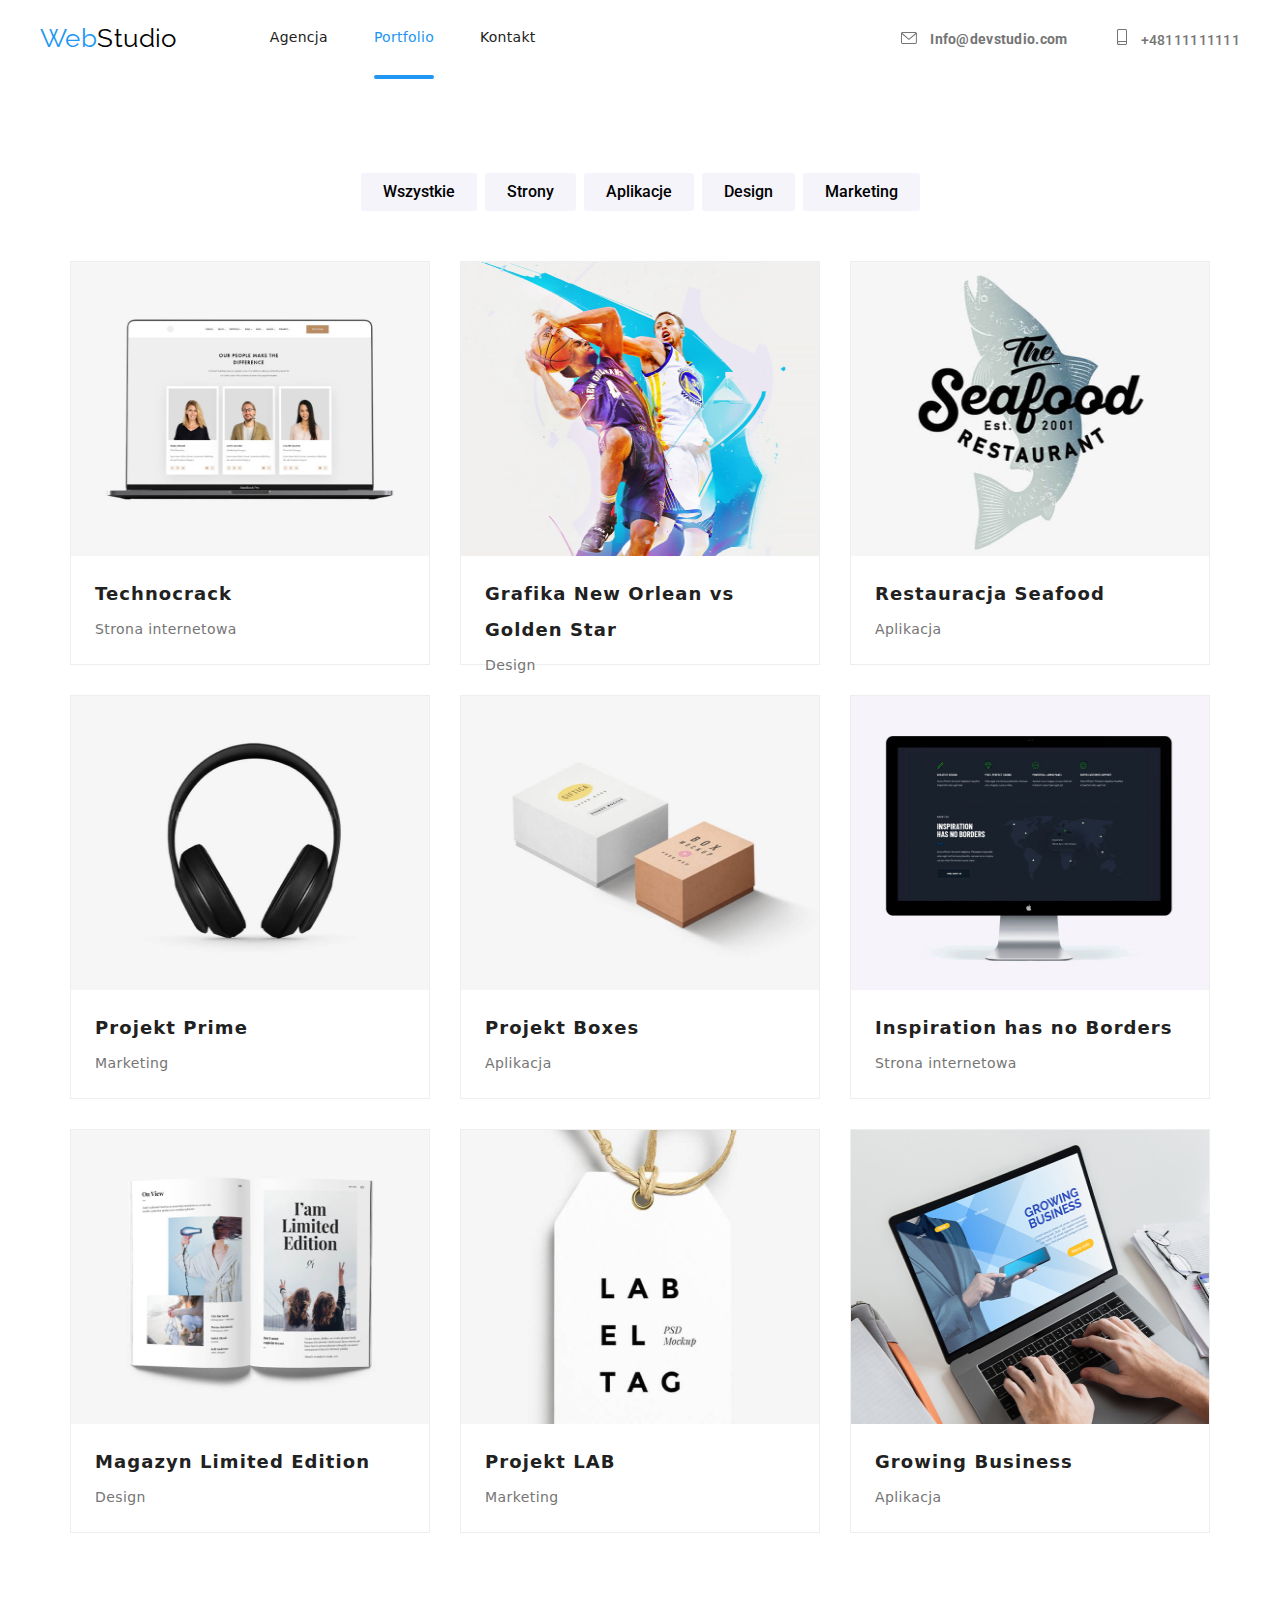
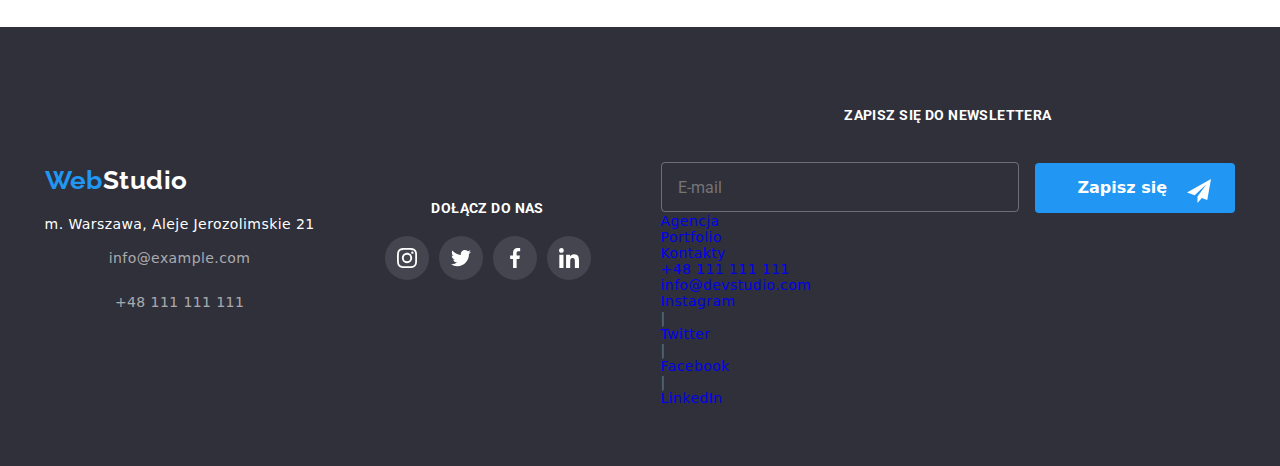
==== commit 2d71b67a: "upload" ====
--- a/portfolio.html
+++ b/portfolio.html
@@ -375,7 +375,7 @@
     </button>
   <ul class="mobile__menu">
     <li><a href="./index.html" class="mobile__menu-link">Agencja</a></li>
-    <li><a href="./portfolio.html" class="mobile__menu-link">Portfolio</a></li>
+    <li><a href="./portfolio.html" class="mobile__menu-link mobile__active">Portfolio</a></li>
     <li><a href="./contacts.html" class="mobile__menu-link">Kontakty</a></li>
   </ul>
   <div class="mobile__links">
--- a/public/css/main.min.css
+++ b/public/css/main.min.css
@@ -1 +1 @@
-*{margin:0;padding:0;list-style:none;text-decoration:none;-webkit-box-sizing:border-box;box-sizing:border-box}.header{display:-webkit-box;display:-ms-flexbox;display:flex;-webkit-box-align:center;-ms-flex-align:center;align-items:center;-webkit-box-pack:justify;-ms-flex-pack:justify;justify-content:space-between;padding:16px 23px 16px 15px}.header__logo{font-family:"Raleway",sans-serif;font-size:26px;color:#000}.header__logo-color{color:#2196f3}.header__nav{display:none}.header__contact{display:none}.header__mobile{display:-webkit-box;display:-ms-flexbox;display:flex;-webkit-box-align:center;-ms-flex-align:center;align-items:center;-webkit-box-pack:center;-ms-flex-pack:center;justify-content:center;background-color:#fff;border:none}.header__mobile-menu{width:24px;height:16px}.header__mobile:hover,.header__mobile:focus{fill:#2196f3}@media(min-width: 768px){.header{width:100%;display:-webkit-box;display:-ms-flexbox;display:flex;-webkit-box-orient:horizontal;-webkit-box-direction:normal;-ms-flex-direction:row;flex-direction:row;padding:26px 15px;-webkit-box-align:center;-ms-flex-align:center;align-items:center;-webkit-box-pack:justify;-ms-flex-pack:justify;justify-content:space-between;margin:0}.header__mobile{display:none}.header__nav{display:-webkit-box;display:-ms-flexbox;display:flex;-webkit-box-orient:horizontal;-webkit-box-direction:normal;-ms-flex-direction:row;flex-direction:row;-webkit-box-pack:justify;-ms-flex-pack:justify;justify-content:space-between;font-weight:500;letter-spacing:.02em;line-height:1.2;width:80%}.header__nav-color{color:#212121;-webkit-transition:250ms cubic-bezier(0.4, 0, 0.2, 1);transition:250ms cubic-bezier(0.4, 0, 0.2, 1)}.header__nav-color:hover,.header__nav-color :focus{color:#2196f3}.header__nav-size{width:40%}.header__active::after{content:"";display:block;width:100%;height:4px;bottom:0;left:0;background-color:#2196f3;-webkit-transform:translateY(40px);transform:translateY(40px);border-radius:2px}.header__active{color:#2196f3}.header__contact{display:-webkit-box;display:-ms-flexbox;display:flex;-webkit-box-orient:vertical;-webkit-box-direction:normal;-ms-flex-direction:column;flex-direction:column;font-weight:500;letter-spacing:.02em;line-height:1.2;gap:10px;font-family:"Roboto"}.header__contact-color{color:#757575;fill:#757575;-webkit-transition:250ms cubic-bezier(0.4, 0, 0.2, 1);transition:250ms cubic-bezier(0.4, 0, 0.2, 1)}.header__contact-color:hover{color:#2196f3;fill:#2196f3}.header__contact svg{margin:0 10px 0 0}}@media(min-width: 1200px){.header{display:-webkit-box;display:-ms-flexbox;display:flex;-webkit-box-orient:horizontal;-webkit-box-direction:normal;-ms-flex-direction:row;flex-direction:row;gap:93px;padding:24px 0 25px 0;-webkit-box-align:center;-ms-flex-align:center;align-items:center;-webkit-box-pack:center;-ms-flex-pack:center;justify-content:center}.header__mobile{display:none}.header__nav{display:-webkit-box;display:-ms-flexbox;display:flex;-webkit-box-orient:horizontal;-webkit-box-direction:normal;-ms-flex-direction:row;flex-direction:row;font-weight:500;letter-spacing:.02em;line-height:1.2;gap:46px;margin:0;width:254px}.header__nav-color{color:#212121;-webkit-transition:250ms cubic-bezier(0.4, 0, 0.2, 1);transition:250ms cubic-bezier(0.4, 0, 0.2, 1)}.header__nav-color:hover,.header__nav-color :focus{color:#2196f3}.header__active::after{content:"";display:block;width:100%;height:4px;bottom:0;left:0;background-color:#2196f3;-webkit-transform:translateY(30px);transform:translateY(30px);border-radius:2px}.header__active{color:#2196f3}.header__contact{display:-webkit-box;display:-ms-flexbox;display:flex;-webkit-box-orient:horizontal;-webkit-box-direction:normal;-ms-flex-direction:row;flex-direction:row;font-weight:500;-webkit-box-align:center;-ms-flex-align:center;align-items:center;-webkit-box-pack:center;-ms-flex-pack:center;justify-content:center;gap:50px;margin-left:auto;font-family:"Roboto"}}.section{background-image:url("https://raw.githubusercontent.com/SylwiaFlorek/goit-markup-hw-04/main/images/background.jpg");background-color:rgba(47,48,58,.4);background-blend-mode:difference;background-position:center;background-repeat:no-repeat;width:100%;background-size:cover}.section__container{display:-webkit-box;display:-ms-flexbox;display:flex;-webkit-box-pack:center;-ms-flex-pack:center;justify-content:center;-webkit-box-align:center;-ms-flex-align:center;align-items:center;-webkit-box-orient:vertical;-webkit-box-direction:normal;-ms-flex-direction:column;flex-direction:column;padding:118px 0;gap:30px}.section__heading{font-size:26px;color:#fff;letter-spacing:.06em;font-weight:900;text-align:center;line-height:1.364}.section__button{background-color:#2196f3;border-radius:4px;color:#fff;width:200px;height:50px;cursor:pointer;border:none;font-family:"Roboto",sans-serif;font-size:16px;font-weight:700;letter-spacing:.06em}.section__button:hover{background-color:#2196f3;cursor:pointer;-webkit-box-shadow:0px 1px 3px rgba(197,197,197,.12),0px 1px 1px #c5c5c5,0px 2px 1px rgba(197,197,197,.2);box-shadow:0px 1px 3px rgba(197,197,197,.12),0px 1px 1px #c5c5c5,0px 2px 1px rgba(197,197,197,.2)}.section__button:active{-webkit-box-shadow:inset 1px 1px 1px 1px rgba(0,0,0,.3);box-shadow:inset 1px 1px 1px 1px rgba(0,0,0,.3)}@media(min-width: 768px){.section{background-image:url("https://raw.githubusercontent.com/SylwiaFlorek/goit-markup-hw-04/main/images/background.jpg");background-color:rgba(47,48,58,.4);background-blend-mode:difference;background-position:center;background-repeat:no-repeat;width:100%;background-size:cover}.section__container{display:-webkit-box;display:-ms-flexbox;display:flex;-webkit-box-pack:center;-ms-flex-pack:center;justify-content:center;-webkit-box-align:center;-ms-flex-align:center;align-items:center;-webkit-box-orient:vertical;-webkit-box-direction:normal;-ms-flex-direction:column;flex-direction:column;padding:200px 0;gap:30px;width:100%}.section__heading{font-size:44px;color:#fff;letter-spacing:.06em;font-weight:900;text-align:center;line-height:1.364}.section__button{background-color:#2196f3;border-radius:4px;color:#fff;width:200px;height:50px;cursor:pointer;border:none;font-family:"Roboto",sans-serif;font-size:16px;font-weight:700;letter-spacing:.06em}.section__button:hover{background-color:#2196f3;cursor:pointer;-webkit-box-shadow:0px 1px 3px rgba(197,197,197,.12),0px 1px 1px #c5c5c5,0px 2px 1px rgba(197,197,197,.2);box-shadow:0px 1px 3px rgba(197,197,197,.12),0px 1px 1px #c5c5c5,0px 2px 1px rgba(197,197,197,.2)}.section__button:active{-webkit-box-shadow:inset 1px 1px 1px 1px rgba(0,0,0,.3);box-shadow:inset 1px 1px 1px 1px rgba(0,0,0,.3)}}@media(min-width: 1200px){.section{background-image:url("https://raw.githubusercontent.com/SylwiaFlorek/goit-markup-hw-04/main/images/background.jpg");background-color:rgba(47,48,58,.4);background-blend-mode:difference;background-position:center;background-repeat:no-repeat;width:100%;background-size:cover}.section__container{display:-webkit-box;display:-ms-flexbox;display:flex;-webkit-box-pack:center;-ms-flex-pack:center;justify-content:center;-webkit-box-align:center;-ms-flex-align:center;align-items:center;-webkit-box-orient:vertical;-webkit-box-direction:normal;-ms-flex-direction:column;flex-direction:column;padding:200px 0;gap:30px;width:100%}.section__heading{font-size:44px;color:#fff;letter-spacing:.06em;font-weight:900;text-align:center;line-height:1.364}.section__button{background-color:#2196f3;border-radius:4px;color:#fff;width:200px;height:50px;cursor:pointer;border:none;font-family:"Roboto",sans-serif;font-size:16px;font-weight:700;letter-spacing:.06em}.section__button:hover{background-color:#2196f3;cursor:pointer;-webkit-box-shadow:0px 1px 3px rgba(197,197,197,.12),0px 1px 1px #c5c5c5,0px 2px 1px rgba(197,197,197,.2);box-shadow:0px 1px 3px rgba(197,197,197,.12),0px 1px 1px #c5c5c5,0px 2px 1px rgba(197,197,197,.2)}.section__button:active{-webkit-box-shadow:inset 1px 1px 1px 1px rgba(0,0,0,.3);box-shadow:inset 1px 1px 1px 1px rgba(0,0,0,.3)}}@media(min-width: 480px){.lorem{display:-webkit-box;display:-ms-flexbox;display:flex;-webkit-box-orient:horizontal;-webkit-box-direction:normal;-ms-flex-direction:row;flex-direction:row;display:flex;-webkit-box-pack:center;-ms-flex-pack:center;justify-content:center;-webkit-box-align:center;-ms-flex-align:center;align-items:center;-ms-flex-direction:column;flex-direction:column;gap:30px;padding:60px 15px 60px 15px;justify-content:center;width:100%}.lorem>li{width:100%}.lorem__text{line-height:1.71;text-align:center}.lorem__icon{display:-webkit-box;display:-ms-flexbox;display:flex;-webkit-box-pack:center;-ms-flex-pack:center;justify-content:center;-webkit-box-align:center;-ms-flex-align:center;align-items:center;-webkit-box-orient:horizontal;-webkit-box-direction:normal;-ms-flex-direction:row;flex-direction:row;background-color:#f5f4fa;height:120px;width:100%;border-radius:4px;margin-bottom:30px}.lorem__heading{font-weight:700;color:#212121;font-size:14px;margin:0 0 10px 0;width:100%;text-align:center}}@media(min-width: 768px){.lorem{display:-webkit-box;display:-ms-flexbox;display:flex;-webkit-box-orient:horizontal;-webkit-box-direction:normal;-ms-flex-direction:row;flex-direction:row;gap:30px;padding:94px 0 0 0;-webkit-box-pack:center;-ms-flex-pack:center;justify-content:center;-ms-flex-wrap:wrap;flex-wrap:wrap}.lorem__text{line-height:1.71}.lorem__icon{display:-webkit-box;display:-ms-flexbox;display:flex;-webkit-box-pack:center;-ms-flex-pack:center;justify-content:center;-webkit-box-align:center;-ms-flex-align:center;align-items:center;-webkit-box-orient:horizontal;-webkit-box-direction:normal;-ms-flex-direction:row;flex-direction:row;background-color:#f5f4fa;height:120px;width:354px;border-radius:4px;margin-bottom:30px}.lorem>li{-ms-flex-preferred-size:calc((100% - 120px)/2);flex-basis:calc((100% - 120px)/2)}.lorem__heading{font-weight:700;color:#212121;font-size:14px;margin:0 0 10px 0}}@media(min-width: 1200px){.lorem{display:-webkit-box;display:-ms-flexbox;display:flex;-webkit-box-orient:horizontal;-webkit-box-direction:normal;-ms-flex-direction:row;flex-direction:row;gap:30px;padding:94px 0 0 0;-webkit-box-pack:center;-ms-flex-pack:center;justify-content:center}.lorem__text{line-height:1.71}.lorem__icon{display:-webkit-box;display:-ms-flexbox;display:flex;-webkit-box-pack:center;-ms-flex-pack:center;justify-content:center;-webkit-box-align:center;-ms-flex-align:center;align-items:center;-webkit-box-orient:horizontal;-webkit-box-direction:normal;-ms-flex-direction:row;flex-direction:row;background-color:#f5f4fa;height:120px;width:270px;border-radius:4px;margin-bottom:30px}.lorem>li{-ms-flex-preferred-size:calc((100% - 120px)/4);flex-basis:calc((100% - 120px)/4)}.lorem__heading{font-weight:700;color:#212121;font-size:14px;margin:0 0 10px 0}}.block{display:-webkit-box;display:-ms-flexbox;display:flex;-webkit-box-pack:center;-ms-flex-pack:center;justify-content:center;-webkit-box-align:center;-ms-flex-align:center;align-items:center;-webkit-box-orient:vertical;-webkit-box-direction:normal;-ms-flex-direction:column;flex-direction:column;padding:60px 0;gap:50px}.block__heading{font-size:36px;color:#212121}.block__background{background-color:#f5f4fa}.mobile-hidden{display:none}@media(min-width: 768px){.block{display:-webkit-box;display:-ms-flexbox;display:flex;-webkit-box-pack:center;-ms-flex-pack:center;justify-content:center;-webkit-box-align:center;-ms-flex-align:center;align-items:center;-webkit-box-orient:vertical;-webkit-box-direction:normal;-ms-flex-direction:column;flex-direction:column;padding:94px 0;gap:50px}.block__background{background-color:#f5f4fa}.block__heading{font-size:36px;color:#212121}.job{display:-webkit-box;display:-ms-flexbox;display:flex;-webkit-box-pack:center;-ms-flex-pack:center;justify-content:center;-webkit-box-align:center;-ms-flex-align:center;align-items:center;-webkit-box-orient:horizontal;-webkit-box-direction:normal;-ms-flex-direction:row;flex-direction:row;gap:30px}.job__item{height:294px;width:370px}.job__images{position:relative;margin:10px;border-radius:4px;overflow:hidden;-webkit-box-shadow:0px 2px 1px -1px rgba(0,0,0,.2),0px 1px 1px 0px rgba(0,0,0,.14),0px 1px 3px 0px rgba(0,0,0,.12);box-shadow:0px 2px 1px -1px rgba(0,0,0,.2),0px 1px 1px 0px rgba(0,0,0,.14),0px 1px 3px 0px rgba(0,0,0,.12)}}@media(min-width: 1200px){.block{display:-webkit-box;display:-ms-flexbox;display:flex;-webkit-box-pack:center;-ms-flex-pack:center;justify-content:center;-webkit-box-align:center;-ms-flex-align:center;align-items:center;-webkit-box-orient:vertical;-webkit-box-direction:normal;-ms-flex-direction:column;flex-direction:column;padding:94px 0;gap:50px}.block__background{background-color:#f5f4fa}.block__heading{font-family:"Roboto",sans-serif;font-size:36px;padding-bottom:50px;text-align:center;font-size:700;color:#212121}.mobile-hidden{display:-webkit-box;display:-ms-flexbox;display:flex}.job{display:-webkit-box;display:-ms-flexbox;display:flex;-webkit-box-pack:center;-ms-flex-pack:center;justify-content:center;-webkit-box-align:center;-ms-flex-align:center;align-items:center;-webkit-box-orient:horizontal;-webkit-box-direction:normal;-ms-flex-direction:row;flex-direction:row;gap:30px;padding-left:0}.job__item{list-style-type:none;width:370px;height:294px;display:-webkit-box;display:-ms-flexbox;display:flex}.job__images{height:294px;width:370px}.job__images>.job__text{color:#fff;font-weight:700;background-color:rgba(47,48,58,.8);height:70px;text-align:center;position:relative;text-transform:uppercase;padding:27px 0;top:-72px}img{display:block;max-width:100%;height:auto}}.social{background-color:#f5f4fa;padding:94px 0}.social__list{display:-webkit-box;display:-ms-flexbox;display:flex;-webkit-box-pack:center;-ms-flex-pack:center;justify-content:center;-webkit-box-align:center;-ms-flex-align:center;align-items:center;-webkit-box-orient:vertical;-webkit-box-direction:normal;-ms-flex-direction:column;flex-direction:column;gap:30px;padding:0 15px}.social__item{width:450px;height:460px}.social__images{display:-webkit-box;display:-ms-flexbox;display:flex;-webkit-box-pack:center;-ms-flex-pack:center;justify-content:center;-webkit-box-align:center;-ms-flex-align:center;align-items:center;-webkit-box-orient:vertical;-webkit-box-direction:normal;-ms-flex-direction:column;flex-direction:column;text-align:center;background-color:#fff;-webkit-box-shadow:0px 1px 3px rgba(0,0,0,.12),0px 1px 1px rgba(0,0,0,.14),0px 2px 1px rgba(0,0,0,.2);box-shadow:0px 1px 3px rgba(0,0,0,.12),0px 1px 1px rgba(0,0,0,.14),0px 2px 1px rgba(0,0,0,.2);border-radius:0px 0px 4px 4px}.social__name{margin:30px 0 10px 0;line-height:1.1875;font-size:16px;font-weight:500;color:#212121}.social__text{line-height:1.1875;font-size:16px;margin:0 0 16px 0}.social__icons{display:-webkit-box;display:-ms-flexbox;display:flex;gap:10px;margin-bottom:30px}.social__icon{width:44px;height:44px;background-color:#fff;border-radius:50%;fill:#afb1b8;-webkit-transition:250ms cubic-bezier(0.4, 0, 0.2, 1);transition:250ms cubic-bezier(0.4, 0, 0.2, 1)}.social__icon:hover,.social__icon :focus{background-color:#2196f3;fill:#fff;cursor:pointer}@media(min-width: 768px){.social{background-color:#f5f4fa;padding:94px 0}.social__list{display:-webkit-box;display:-ms-flexbox;display:flex;-webkit-box-pack:center;-ms-flex-pack:center;justify-content:center;-webkit-box-align:center;-ms-flex-align:center;align-items:center;-webkit-box-orient:horizontal;-webkit-box-direction:normal;-ms-flex-direction:row;flex-direction:row;gap:30px;-ms-flex-wrap:wrap;flex-wrap:wrap}.social__images{display:-webkit-box;display:-ms-flexbox;display:flex;-webkit-box-pack:center;-ms-flex-pack:center;justify-content:center;-webkit-box-align:center;-ms-flex-align:center;align-items:center;-webkit-box-orient:vertical;-webkit-box-direction:normal;-ms-flex-direction:column;flex-direction:column;text-align:center;background-color:#fff;-webkit-box-shadow:0px 1px 3px rgba(0,0,0,.12),0px 1px 1px rgba(0,0,0,.14),0px 2px 1px rgba(0,0,0,.2);box-shadow:0px 1px 3px rgba(0,0,0,.12),0px 1px 1px rgba(0,0,0,.14),0px 2px 1px rgba(0,0,0,.2);border-radius:0px 0px 4px 4px;width:354px}.social__item{width:354px;height:374px}.social__name{margin:30px 0 10px 0;line-height:1.1875;font-size:16px;font-weight:500;color:#212121}.social__text{line-height:1.1875;font-size:16px;margin:0 0 16px 0}.social__icons{display:-webkit-box;display:-ms-flexbox;display:flex;gap:10px;margin-bottom:30px}.social__icon{width:44px;height:44px;background-color:#fff;border-radius:50%;fill:#afb1b8;-webkit-transition:250ms cubic-bezier(0.4, 0, 0.2, 1);transition:250ms cubic-bezier(0.4, 0, 0.2, 1)}.social__icon:hover,.social__icon :focus{background-color:#2196f3;fill:#fff;cursor:pointer}}@media(min-width: 1200px){.social{background-color:#f5f4fa;padding:94px 0}.social__list{display:-webkit-box;display:-ms-flexbox;display:flex;-webkit-box-pack:center;-ms-flex-pack:center;justify-content:center;-webkit-box-align:center;-ms-flex-align:center;align-items:center;-webkit-box-orient:horizontal;-webkit-box-direction:normal;-ms-flex-direction:row;flex-direction:row;gap:30px}.social__item{width:270px;height:260px}.social__images{display:-webkit-box;display:-ms-flexbox;display:flex;-webkit-box-pack:center;-ms-flex-pack:center;justify-content:center;-webkit-box-align:center;-ms-flex-align:center;align-items:center;-webkit-box-orient:vertical;-webkit-box-direction:normal;-ms-flex-direction:column;flex-direction:column;text-align:center;width:270px;background-color:#fff;-webkit-box-shadow:0px 1px 3px rgba(0,0,0,.12),0px 1px 1px rgba(0,0,0,.14),0px 2px 1px rgba(0,0,0,.2);box-shadow:0px 1px 3px rgba(0,0,0,.12),0px 1px 1px rgba(0,0,0,.14),0px 2px 1px rgba(0,0,0,.2);border-radius:0px 0px 4px 4px}.social__name{margin:30px 0 10px 0;line-height:1.1875;font-size:16px;font-weight:500;color:#212121}.social__text{line-height:1.1875;font-size:16px;margin:0 0 16px 0}.social__icons{display:-webkit-box;display:-ms-flexbox;display:flex;gap:10px;margin-bottom:30px}.social__icon{width:44px;height:44px;background-color:#fff;border-radius:50%;fill:#afb1b8;-webkit-transition:250ms cubic-bezier(0.4, 0, 0.2, 1);transition:250ms cubic-bezier(0.4, 0, 0.2, 1)}.social__icon:hover,.social__icon :focus{background-color:#2196f3;fill:#fff;cursor:pointer}}.client{display:-webkit-box;display:-ms-flexbox;display:flex;-webkit-box-pack:center;-ms-flex-pack:center;justify-content:center;-webkit-box-align:center;-ms-flex-align:center;align-items:center;-webkit-box-orient:horizontal;-webkit-box-direction:normal;-ms-flex-direction:row;flex-direction:row;-ms-flex-wrap:wrap;flex-wrap:wrap;gap:30px}.client__logo{border-radius:4px;border:#afb1b8 solid 1px;width:210px;height:92px;fill:#afb1b8;-webkit-transition:250ms cubic-bezier(0.4, 0, 0.2, 1);transition:250ms cubic-bezier(0.4, 0, 0.2, 1)}.client__logo:hover,.client__logo :focus{fill:#2196f3;border:#2196f3 solid 1px}@media(min-width: 768px){.client{display:-webkit-box;display:-ms-flexbox;display:flex;-webkit-box-pack:center;-ms-flex-pack:center;justify-content:center;-webkit-box-align:center;-ms-flex-align:center;align-items:center;-webkit-box-orient:horizontal;-webkit-box-direction:normal;-ms-flex-direction:row;flex-direction:row;gap:30px}.client__logo{border-radius:4px;border:#afb1b8 solid 1px;width:226px;height:92px;fill:#afb1b8;-webkit-transition:250ms cubic-bezier(0.4, 0, 0.2, 1);transition:250ms cubic-bezier(0.4, 0, 0.2, 1)}.client__logo:hover,.client__logo :focus{fill:#2196f3;border:#2196f3 solid 1px}}@media(min-width: 1200px){.client{display:-webkit-box;display:-ms-flexbox;display:flex;-webkit-box-orient:horizontal;-webkit-box-direction:normal;-ms-flex-direction:row;flex-direction:row;gap:30px}.client__logo{border-radius:4px;border:#afb1b8 solid 1px;width:170px;height:92px;fill:#afb1b8;-webkit-transition:250ms cubic-bezier(0.4, 0, 0.2, 1);transition:250ms cubic-bezier(0.4, 0, 0.2, 1)}.client__logo:hover,.client__logo :focus{fill:#2196f3;border:#2196f3 solid 1px}}footer{background-color:#2f303a;width:100%}.footer{display:-webkit-box;display:-ms-flexbox;display:flex;-webkit-box-pack:center;-ms-flex-pack:center;justify-content:center;-webkit-box-align:center;-ms-flex-align:center;align-items:center;-webkit-box-orient:vertical;-webkit-box-direction:normal;-ms-flex-direction:column;flex-direction:column;gap:60px;padding:60px 0}.footer__container{-webkit-box-orient:vertical;-webkit-box-direction:normal;-ms-flex-direction:column;flex-direction:column;-webkit-box-align:center;-ms-flex-align:center;align-items:center;-webkit-box-pack:center;-ms-flex-pack:center;justify-content:center;text-align:center}.footer__logo{font-family:"Raleway",sans-serif;font-size:24px;font-weight:700;color:#fff;line-height:1.193}.footer__logo-color{color:#2196f3}.footer__adress p{font-style:normal;color:#fff;margin:20px 0 0 0;text-align:center}.footer__links li{display:-webkit-box;display:-ms-flexbox;display:flex;-webkit-box-orient:vertical;-webkit-box-direction:normal;-ms-flex-direction:column;flex-direction:column;gap:9px;text-align:center}.footer__link{color:rgba(255,255,255,.6);-webkit-transition:250ms cubic-bezier(0.4, 0, 0.2, 1);transition:250ms cubic-bezier(0.4, 0, 0.2, 1)}.footer__link__link:hover{color:#2196f3}.footer__heading{text-align:center;font-weight:700;font-size:14px;color:#fff;text-transform:uppercase;margin:0 0 20px 0px}.footer__icons{display:-webkit-box;display:-ms-flexbox;display:flex;gap:10px}.footer__icon{width:44px;height:44px;background-color:rgba(255,255,255,.1019607843);border-radius:50%;fill:#fff;-webkit-transition:250ms cubic-bezier(0.4, 0, 0.2, 1);transition:250ms cubic-bezier(0.4, 0, 0.2, 1)}.footer__icon:hover,.footer __icon :focus{background-color:#2196f3;fill:#fff;cursor:pointer}.footer__sign-up{background-color:rgba(0,0,0,0);border:solid rgba(255,255,255,.3) 1px;border-radius:4px;width:358px;height:50px;color:rgba(255,255,255,.6);padding:16px;font-family:"Roboto",sans-serif;font-size:16px}.footer__button{background-color:#2196f3;color:#fff;width:200px;height:50px;margin:0;-webkit-box-align:center;-ms-flex-align:center;align-items:center;font-size:16px;font-weight:700;border-radius:4px;border-style:none;margin-left:12px;text-align:left;padding-left:42px;margin:20px 0 0 0;cursor:pointer}.footer__button-icon{fill:#fff;position:absolute;width:50px;height:24px}@media(min-width: 768px){.footer{display:-webkit-box;display:-ms-flexbox;display:flex;-webkit-box-pack:center;-ms-flex-pack:center;justify-content:center;-webkit-box-align:center;-ms-flex-align:center;align-items:center;-webkit-box-orient:horizontal;-webkit-box-direction:normal;-ms-flex-direction:row;flex-direction:row;-ms-flex-wrap:wrap;flex-wrap:wrap;gap:60px;padding:60px 0}.footer__container{-webkit-box-orient:vertical;-webkit-box-direction:normal;-ms-flex-direction:column;flex-direction:column;-webkit-box-align:center;-ms-flex-align:center;align-items:center;-webkit-box-pack:center;-ms-flex-pack:center;justify-content:center;text-align:center}.footer__logo{font-family:"Raleway",sans-serif;font-size:"Raleway",sans-serif;font-weight:700;color:#fff;line-height:1.193}.footer__logo-color{color:#2196f3}.footer__adress p{font-style:normal;color:#fff;margin:20px 0 0 0;text-align:center}.footer__links li{text-align:center;display:-webkit-box;display:-ms-flexbox;display:flex;-webkit-box-orient:vertical;-webkit-box-direction:normal;-ms-flex-direction:column;flex-direction:column;gap:9px;margin:9px 0}.footer__link{color:rgba(255,255,255,.6);-webkit-transition:250ms cubic-bezier(0.4, 0, 0.2, 1);transition:250ms cubic-bezier(0.4, 0, 0.2, 1)}.footer__link:hover{color:#2196f3}.footer__heading{font-family:"Roboto",sans-serif;font-weight:700;font-size:14px;color:#fff;text-transform:uppercase;margin:0 0 20px 0px}.footer__icons{display:-webkit-box;display:-ms-flexbox;display:flex;gap:10px}.footer__icon{width:44px;height:44px;background-color:rgba(255,255,255,.1019607843);border-radius:50%;fill:#fff;-webkit-transition:250ms cubic-bezier(0.4, 0, 0.2, 1);transition:250ms cubic-bezier(0.4, 0, 0.2, 1)}.footer__icon:hover,.footer __icon :focus{background-color:#2196f3;fill:#fff;cursor:pointer}.footer__sign-up{background-color:rgba(0,0,0,0);border:solid rgba(255,255,255,.3) 1px;border-radius:4px;width:100%;height:50px;color:rgba(255,255,255,.6);padding:16px;font-family:"Roboto",sans-serif;font-size:16px}.footer__button{background-color:#2196f3;color:#fff;width:200px;height:50px;-webkit-box-align:center;-ms-flex-align:center;align-items:center;font-size:16px;font-weight:700;border-radius:4px;border-style:none;margin-left:12px;text-align:left;padding-left:42px;margin:20px 0 0 0;cursor:pointer}.footer__button-icon{fill:#fff;position:absolute;width:50px;height:24px}}@media(min-width: 1200px){footer{background-color:#2f303a}.footer{display:-webkit-box;display:-ms-flexbox;display:flex;-webkit-box-pack:center;-ms-flex-pack:center;justify-content:center;-webkit-box-orient:horizontal;-webkit-box-direction:normal;-ms-flex-direction:row;flex-direction:row;gap:70px}.footer__container{-webkit-box-orient:vertical;-webkit-box-direction:normal;-ms-flex-direction:column;flex-direction:column;-webkit-box-align:center;-ms-flex-align:center;align-items:center;-webkit-box-pack:start;-ms-flex-pack:start;justify-content:start;text-align:left}.footer__logo{font-family:"Raleway",sans-serif;font-size:26px;font-weight:700;color:#fff;line-height:1.193}.footer__logo-color{color:#2196f3}.footer__address{font-style:normal;color:#fff;margin:20px 0 0 0}.footer__links{display:-webkit-box;display:-ms-flexbox;display:flex;-webkit-box-orient:vertical;-webkit-box-direction:normal;-ms-flex-direction:column;flex-direction:column;-webkit-box-pack:start;-ms-flex-pack:start;justify-content:flex-start;text-align:left;gap:9px;margin:9px 0}.footer__link{color:rgba(255,255,255,.6);-webkit-transition:250ms cubic-bezier(0.4, 0, 0.2, 1);transition:250ms cubic-bezier(0.4, 0, 0.2, 1)}.footer__link:hover{color:#2196f3}.footer__header{font-weight:700;font-size:14px;color:#fff;text-transform:uppercase;margin:20px 0 20px 0px}.footer__icons{display:-webkit-box;display:-ms-flexbox;display:flex;gap:10px;margin-bottom:30px}.footer__icon{width:44px;height:44px;background-color:rgba(255,255,255,.1019607843);border-radius:50%;fill:#fff;-webkit-transition:250ms cubic-bezier(0.4, 0, 0.2, 1);transition:250ms cubic-bezier(0.4, 0, 0.2, 1)}.footer__icon:hover,.footer__icon :focus{background-color:#2196f3;fill:#fff;cursor:pointer}.footer__sign-up{background-color:rgba(0,0,0,0);border:solid rgba(255,255,255,.3) 1px;border-radius:4px;width:358px;height:50px;color:rgba(255,255,255,.6);padding:16px;font-size:16px}.footer__button{background-color:#2196f3;color:#fff;width:200px;height:50px;-webkit-box-align:center;-ms-flex-align:center;align-items:center;font-size:16px;font-weight:700;border-radius:4px;border-style:none;margin-left:12px;text-align:left;padding-left:42px;cursor:pointer}.footer__button-icon{fill:#fff;position:absolute;width:50px;height:24px}}.header-line-border{border-bottom:#ececec solid 1px}.button{display:-webkit-box;display:-ms-flexbox;display:flex;-webkit-box-pack:start;-ms-flex-pack:start;justify-content:start;-ms-flex-wrap:wrap;flex-wrap:wrap;gap:8px;margin:94px 0 0 0;padding:0 15px}.button__style{background-color:#f5f4fa;border-width:0;height:38px;font-size:16px;font-weight:500;line-height:1.625;border-radius:3px;padding:6px 33px;font-family:"Roboto";-webkit-transition:250ms cubic-bezier(0.4, 0, 0.2, 1);transition:250ms cubic-bezier(0.4, 0, 0.2, 1)}.button__style:hover,.button__style :focus{-webkit-box-shadow:0px 3px 1px rgba(0,0,0,.1),0px 1px 2px rgba(0,0,0,.08),0px 2px 2px rgba(0,0,0,.12);box-shadow:0px 3px 1px rgba(0,0,0,.1),0px 1px 2px rgba(0,0,0,.08),0px 2px 2px rgba(0,0,0,.12);background-color:#2196f3;color:#fff;cursor:pointer}.product{display:-webkit-box;display:-ms-flexbox;display:flex;-webkit-box-pack:center;-ms-flex-pack:center;justify-content:center;-webkit-box-align:center;-ms-flex-align:center;align-items:center;-webkit-box-orient:vertical;-webkit-box-direction:normal;-ms-flex-direction:column;flex-direction:column;gap:30px;-ms-flex-wrap:wrap;flex-wrap:wrap;margin:50px 0;padding:0 15px}.product__card{border:#eee solid 1px;-ms-flex-preferred-size:calc((100% - 90px)/3);flex-basis:calc((100% - 90px)/3);height:404px;margin:0;-webkit-transition:250ms cubic-bezier(0.4, 0, 0.2, 1);transition:250ms cubic-bezier(0.4, 0, 0.2, 1);width:100%}.product__card:hover{-webkit-box-shadow:0px 1px 1px rgba(0,0,0,.12),0px 4px 4px rgba(0,0,0,.06),1px 4px 6px rgba(0,0,0,.16);box-shadow:0px 1px 1px rgba(0,0,0,.12),0px 4px 4px rgba(0,0,0,.06),1px 4px 6px rgba(0,0,0,.16)}.product__picture{max-width:790px;min-width:450px;width:100%;height:294px}.product__heading{color:#212121;font-size:18px;font-weight:700;letter-spacing:.06em;line-height:2;margin:20px 0 4px 24px}.product__text{line-height:1.88;font-size:14px;margin:0 24px 20px 24px}.description-hidden{width:448px;position:absolute;overflow:hidden}.description-hidden:hover .description-slidein{-webkit-transform:translateY(0);transform:translateY(0)}.description-slidein{-webkit-transition:250ms cubic-bezier(0.4, 0, 0.2, 1);transition:250ms cubic-bezier(0.4, 0, 0.2, 1);-webkit-transform:translateY(100%);transform:translateY(100%);background-color:rgba(33,150,243,.9);display:inline-block;position:relative;width:448px;height:294px;color:#fff;font-size:18px;line-height:1.6;padding-left:24px;padding-top:20px}@media(min-width: 768px){.header-line-border{border-bottom:#ececec solid 1px}.button{display:-webkit-box;display:-ms-flexbox;display:flex;-webkit-box-pack:center;-ms-flex-pack:center;justify-content:center;-ms-flex-wrap:wrap;flex-wrap:wrap;gap:8px;margin:94px 0 0 0;padding:0 15px}.button__style{background-color:#f5f4fa;border-width:0;height:38px;font-size:16px;font-weight:500;line-height:1.625;border-radius:3px;padding:6px 33px;font-family:"Roboto";-webkit-transition:250ms cubic-bezier(0.4, 0, 0.2, 1);transition:250ms cubic-bezier(0.4, 0, 0.2, 1)}.button__style:hover,.button__style :focus{-webkit-box-shadow:0px 3px 1px rgba(0,0,0,.1),0px 1px 2px rgba(0,0,0,.08),0px 2px 2px rgba(0,0,0,.12);box-shadow:0px 3px 1px rgba(0,0,0,.1),0px 1px 2px rgba(0,0,0,.08),0px 2px 2px rgba(0,0,0,.12);background-color:#2196f3;color:#fff;cursor:pointer}.product{display:-webkit-box;display:-ms-flexbox;display:flex;-webkit-box-pack:center;-ms-flex-pack:center;justify-content:center;-webkit-box-align:center;-ms-flex-align:center;align-items:center;-webkit-box-orient:horizontal;-webkit-box-direction:normal;-ms-flex-direction:row;flex-direction:row;gap:30px;-ms-flex-wrap:wrap;flex-wrap:wrap;margin:50px 0}.product__card{border:#eee solid 1px;height:440px;margin:0;-webkit-transition:250ms cubic-bezier(0.4, 0, 0.2, 1);transition:250ms cubic-bezier(0.4, 0, 0.2, 1);width:354px}.product__card:hover{-webkit-box-shadow:0px 1px 1px rgba(0,0,0,.12),0px 4px 4px rgba(0,0,0,.06),1px 4px 6px rgba(0,0,0,.16);box-shadow:0px 1px 1px rgba(0,0,0,.12),0px 4px 4px rgba(0,0,0,.06),1px 4px 6px rgba(0,0,0,.16)}.product__picture{max-width:450px;min-width:354px;width:100%;height:294px}.product__heading{color:#212121;font-size:18px;font-weight:700;letter-spacing:.06em;line-height:2;margin:20px 0 4px 24px}.product__text{line-height:1.88;font-size:14px;margin:0 24px 20px 24px}.description-hidden{width:354px;position:absolute;overflow:hidden}.description-hidden:hover .description-slidein{-webkit-transform:translateY(0);transform:translateY(0)}.description-slidein{-webkit-transition:250ms cubic-bezier(0.4, 0, 0.2, 1);transition:250ms cubic-bezier(0.4, 0, 0.2, 1);-webkit-transform:translateY(100%);transform:translateY(100%);background-color:rgba(33,150,243,.9);display:inline-block;position:relative;width:354px;height:294px;color:#fff;font-size:18px;line-height:1.6;padding-left:24px;padding-top:20px}}@media(min-width: 1200px){.header-line-border{border-bottom:#ececec solid 1px}.button{display:-webkit-box;display:-ms-flexbox;display:flex;-webkit-box-pack:center;-ms-flex-pack:center;justify-content:center;gap:8px;margin:94px 0 0 0}.button__style{background-color:#f5f4fa;border-width:0;height:38px;font-size:16px;font-weight:500;line-height:1.625;border-radius:3px;padding:6px 22px;font-family:"Roboto";-webkit-transition:250ms cubic-bezier(0.4, 0, 0.2, 1);transition:250ms cubic-bezier(0.4, 0, 0.2, 1)}.button__style:hover,.button__style :focus{-webkit-box-shadow:0px 3px 1px rgba(0,0,0,.1),0px 1px 2px rgba(0,0,0,.08),0px 2px 2px rgba(0,0,0,.12);box-shadow:0px 3px 1px rgba(0,0,0,.1),0px 1px 2px rgba(0,0,0,.08),0px 2px 2px rgba(0,0,0,.12);background-color:#2196f3;color:#fff;cursor:pointer}.product{display:-webkit-box;display:-ms-flexbox;display:flex;-webkit-box-pack:center;-ms-flex-pack:center;justify-content:center;-webkit-box-align:center;-ms-flex-align:center;align-items:center;-webkit-box-orient:horizontal;-webkit-box-direction:normal;-ms-flex-direction:row;flex-direction:row;gap:30px;-ms-flex-wrap:wrap;flex-wrap:wrap;margin-top:50px;margin-bottom:94px}.product__card{border:#eee solid 1px;-ms-flex-preferred-size:calc((100% - 90px)/3);flex-basis:calc((100% - 90px)/3);height:404px;margin:0;-webkit-transition:250ms cubic-bezier(0.4, 0, 0.2, 1);transition:250ms cubic-bezier(0.4, 0, 0.2, 1)}.product__card:hover{-webkit-box-shadow:0px 1px 1px rgba(0,0,0,.12),0px 4px 4px rgba(0,0,0,.06),1px 4px 6px rgba(0,0,0,.16);box-shadow:0px 1px 1px rgba(0,0,0,.12),0px 4px 4px rgba(0,0,0,.06),1px 4px 6px rgba(0,0,0,.16)}.product__header{color:#212121;font-size:18px;font-weight:700;letter-spacing:.06em;line-height:2;margin:20px 0 4px 24px}.product__text{line-height:1.88;font-size:14px;margin:0 0 0 24px}.description-hidden{width:360px;position:absolute;overflow:hidden}.description-hidden:hover .description-slidein{-webkit-transform:translateY(0);transform:translateY(0)}.description-slidein{-webkit-transition:250ms cubic-bezier(0.4, 0, 0.2, 1);transition:250ms cubic-bezier(0.4, 0, 0.2, 1);-webkit-transform:translateY(100%);transform:translateY(100%);background-color:rgba(33,150,243,.9);display:inline-block;position:relative;width:372px;height:294px;color:#fff;font-size:18px;line-height:1.6;padding-left:24px;padding-top:20px}}.backdrop{left:0;top:0;width:100%;height:100%;background-color:rgba(0,0,0,.2);position:fixed;-webkit-transition:all 250ms ease-in;transition:all 250ms ease-in}.is-hidden{visibility:hidden;opacity:0;pointer-events:none;-webkit-transition:all 250ms ease-in;transition:all 250ms ease-in}.modal{position:absolute;top:50%;left:50%;-webkit-transform:translate(-50%, -50%);transform:translate(-50%, -50%);width:450px;min-height:581px;background-color:#fff;-webkit-box-align:center;-ms-flex-align:center;align-items:center;display:-webkit-box;display:-ms-flexbox;display:flex;-webkit-box-orient:vertical;-webkit-box-direction:normal;-ms-flex-direction:column;flex-direction:column;font-size:12px;gap:10px;color:#757575}.modal__close-button{position:absolute;top:8px;right:8px;background-color:#fff;border:1px solid rgba(0,0,0,.1);border-radius:50%;cursor:pointer;width:30px;height:30px}.modal__header{font-size:20px;font-weight:700;line-height:1.172;color:#212121;margin:40px 0 20px 0;width:370px;text-align:center}.modal__hover:hover>.modal__input,.modal__hover:focus>.modal__input{border:#2196f3 1px solid;-webkit-box-shadow:none;box-shadow:none;outline:none}.modal__hover:hover>.modal__icon,.modal__hover:focus>.modal__icon{fill:#2196f3}.modal__input{width:370px;height:40px;display:block;margin:4px 0 0 0;border-radius:4px;border:rgba(33,33,33,.2) 1px solid;padding:0 0 0 30px;outline:none;-webkit-transition:250ms cubic-bezier(0.4, 0, 0.2, 1);transition:250ms cubic-bezier(0.4, 0, 0.2, 1)}.modal__comment{resize:none;width:370px;height:120px;padding:12px 16px;border-radius:4px;outline:none;-webkit-transition:250ms cubic-bezier(0.4, 0, 0.2, 1);transition:250ms cubic-bezier(0.4, 0, 0.2, 1)}.modal__comment::-webkit-input-placeholder{color:rgba(117,117,117,.5019607843)}.modal__comment::-moz-placeholder{color:rgba(117,117,117,.5019607843)}.modal__comment:-ms-input-placeholder{color:rgba(117,117,117,.5019607843)}.modal__comment::-ms-input-placeholder{color:rgba(117,117,117,.5019607843)}.modal__comment::placeholder{color:rgba(117,117,117,.5019607843)}.modal__button{background-color:#2196f3;border-radius:4px;width:200px;height:50px;border:none;color:#fff;font-weight:700;font-size:16px;cursor:pointer}.modal__terms-and-conditions{font-size:14px;padding:10px 0 20px 0}.modal__terms-and-conditions input{position:absolute;opacity:0;height:0;width:0}.modal__terms-and-conditions input:checked~.modal__checkmark{background-color:#2196f3;border:none}.modal__terms-and-conditions :checked~.modal__checkmark:after{display:block}.modal__checkmark{position:absolute;cursor:pointer;top:455px;left:45px;height:16px;width:16px;border-radius:2px;background-color:#fff;border:#212121 2px solid}.modal__checkmark:after{content:"";position:absolute;display:none}.modal__tick{fill:#fff;width:11px;height:8px;position:absolute;left:48px;top:459px;z-index:999}.modal__links{text-decoration:underline;color:#2196f3}.modal__icon{fill:#212121;width:15px;height:13px;position:absolute;-webkit-transition:fill 250ms cubic-bezier(0.4, 0, 0.2, 1);transition:fill 250ms cubic-bezier(0.4, 0, 0.2, 1)}.modal__icon-position1{top:149px;left:52px}.modal__icon-position2{top:218px;left:52px}.modal__icon-position3{top:289px;left:52px}@media(min-width: 768px){.modal{position:absolute;top:50%;left:50%;-webkit-transform:translate(-50%, -50%);transform:translate(-50%, -50%);width:450px;min-height:581px;background-color:#fff;-webkit-box-align:center;-ms-flex-align:center;align-items:center;display:-webkit-box;display:-ms-flexbox;display:flex;-webkit-box-orient:vertical;-webkit-box-direction:normal;-ms-flex-direction:column;flex-direction:column;font-size:12px;gap:10px;color:#757575}.modal__close-button{position:absolute;top:8px;right:8px;background-color:#fff;border:1px solid rgba(0,0,0,.1);border-radius:50%;cursor:pointer;width:30px;height:30px}.modal__header{font-size:20px;font-weight:700;line-height:1.172;color:#212121;margin:40px 0 20px 0;width:370px;text-align:center}.modal__hover:hover>.modal__input,.modal__hover:focus>.modal__input{border:#2196f3 1px solid;-webkit-box-shadow:none;box-shadow:none;outline:none}.modal__hover:hover>.modal__icon,.modal__hover:focus>.modal__icon{fill:#2196f3}.modal__input{width:370px;height:40px;display:block;margin:4px 0 0 0;border-radius:4px;border:rgba(33,33,33,.2) 1px solid;padding:0 0 0 30px;outline:none;-webkit-transition:250ms cubic-bezier(0.4, 0, 0.2, 1);transition:250ms cubic-bezier(0.4, 0, 0.2, 1)}.modal__comment{resize:none;width:370px;height:120px;padding:12px 16px;border-radius:4px;outline:none;-webkit-transition:250ms cubic-bezier(0.4, 0, 0.2, 1);transition:250ms cubic-bezier(0.4, 0, 0.2, 1)}.modal__comment::-webkit-input-placeholder{color:rgba(117,117,117,.5019607843)}.modal__comment::-moz-placeholder{color:rgba(117,117,117,.5019607843)}.modal__comment:-ms-input-placeholder{color:rgba(117,117,117,.5019607843)}.modal__comment::-ms-input-placeholder{color:rgba(117,117,117,.5019607843)}.modal__comment::placeholder{color:rgba(117,117,117,.5019607843)}.modal__button{background-color:#2196f3;border-radius:4px;width:200px;height:50px;border:none;color:#fff;font-weight:700;font-size:16px;cursor:pointer}.modal__terms-and-conditions{font-size:14px;padding:10px 0 20px 0}.modal__terms-and-conditions input{position:absolute;opacity:0;height:0;width:0}.modal__terms-and-conditions input:checked~.modal__checkmark{background-color:#2196f3;border:none}.modal__terms-and-conditions :checked~.modal__checkmark:after{display:block}.modal__checkmark{position:absolute;cursor:pointer;top:455px;left:45px;height:16px;width:16px;border-radius:2px;background-color:#fff;border:#212121 2px solid}.modal__checkmark:after{content:"";position:absolute;display:none}.modal__tick{fill:#fff;width:11px;height:8px;position:absolute;left:48px;top:459px;z-index:999}.modal__links{text-decoration:underline;color:#2196f3}.modal__icon{fill:#212121;width:15px;height:13px;position:absolute;-webkit-transition:fill 250ms cubic-bezier(0.4, 0, 0.2, 1);transition:fill 250ms cubic-bezier(0.4, 0, 0.2, 1)}.modal__icon-position1{top:149px;left:52px}.modal__icon-position2{top:218px;left:52px}.modal__icon-position3{top:289px;left:52px}}@media(min-width: 1200px){.modal{position:absolute;top:50%;left:50%;-webkit-transform:translate(-50%, -50%);transform:translate(-50%, -50%);width:528px;min-height:581px;background-color:#fff;-webkit-box-align:center;-ms-flex-align:center;align-items:center;display:-webkit-box;display:-ms-flexbox;display:flex;-webkit-box-orient:vertical;-webkit-box-direction:normal;-ms-flex-direction:column;flex-direction:column;font-size:12px;gap:10px;color:#757575}.modal__close-button{position:absolute;top:8px;right:8px;background-color:#fff;border:1px solid rgba(0,0,0,.1);border-radius:50%;cursor:pointer;width:30px;height:30px}.modal__header{font-size:20px;font-weight:700;line-height:1.172;color:#212121;margin:40px 0 20px 0;width:100%}.modal__hover:hover>.modal__input,.modal__hover:focus>.modal__input{border:#2196f3 1px solid;-webkit-box-shadow:none;box-shadow:none;outline:none}.modal__hover:hover>.modal__icon,.modal__hover:focus>.modal__icon{fill:#2196f3}.modal__input{width:448px;height:40px;display:block;margin:4px 0 0 0;border-radius:4px;border:rgba(33,33,33,.2) 1px solid;padding:0 0 0 30px;outline:none;-webkit-transition:250ms cubic-bezier(0.4, 0, 0.2, 1);transition:250ms cubic-bezier(0.4, 0, 0.2, 1)}.modal__comment{resize:none;width:448px;height:120px;padding:12px 16px;border-radius:4px;outline:none;-webkit-transition:250ms cubic-bezier(0.4, 0, 0.2, 1);transition:250ms cubic-bezier(0.4, 0, 0.2, 1)}.modal__comment::-webkit-input-placeholder{color:rgba(117,117,117,.5019607843)}.modal__comment::-moz-placeholder{color:rgba(117,117,117,.5019607843)}.modal__comment:-ms-input-placeholder{color:rgba(117,117,117,.5019607843)}.modal__comment::-ms-input-placeholder{color:rgba(117,117,117,.5019607843)}.modal__comment::placeholder{color:rgba(117,117,117,.5019607843)}.modal__button{background-color:#2196f3;border-radius:4px;width:200px;height:50px;border:none;color:#fff;font-weight:700;font-size:16px;cursor:pointer}.modal__terms-and-conditions{font-size:14px;padding:10px 0 20px 0}.modal__terms-and-conditions input{position:absolute;opacity:0;height:0;width:0}.modal__terms-and-conditions input:checked~.modal__checkmark{background-color:#2196f3;border:none}.modal__terms-and-conditions :checked~.modal__checkmark:after{display:block}.modal__checkmark{position:absolute;cursor:pointer;top:455px;left:45px;height:16px;width:16px;border-radius:2px;background-color:#fff;border:#212121 2px solid}.modal__checkmark:after{content:"";position:absolute;display:none}.modal__tick{fill:#fff;width:11px;height:8px;position:absolute;left:48px;top:459px;z-index:999}.modal__links{text-decoration:underline;color:#2196f3}.modal__icon{fill:#212121;width:15px;height:13px;position:absolute;-webkit-transition:fill 250ms cubic-bezier(0.4, 0, 0.2, 1);transition:fill 250ms cubic-bezier(0.4, 0, 0.2, 1)}.modal__icon-position1{top:125px;left:52px}.modal__icon-position2{top:194px;left:52px}.modal__icon-position3{top:260px;left:52px}}@media(max-width: 767px){.menu{display:none}}.menu-toggle{min-height:19px;min-width:19px;display:-webkit-box;display:-ms-flexbox;display:flex;-webkit-box-align:center;-ms-flex-align:center;align-items:center;-webkit-box-pack:center;-ms-flex-pack:center;justify-content:center;margin:0;padding:0;background-color:rgba(0,0,0,0);cursor:pointer;border:none;position:absolute;fill:#212121;top:21px;right:25px}.menu-toggle:focus,.menu-toggle:hover{fill:#2196f3}.mobile{position:fixed;top:0;left:0;width:100vw;height:100vh;padding:48px 40px;background-color:#fff;z-index:999;display:-webkit-box;display:-ms-flexbox;display:flex;-webkit-box-orient:vertical;-webkit-box-direction:normal;-ms-flex-direction:column;flex-direction:column;gap:302px;-webkit-transform:translateX(100%);transform:translateX(100%);-webkit-transition:-webkit-transform 250ms ease-in-out;transition:-webkit-transform 250ms ease-in-out;transition:transform 250ms ease-in-out;transition:transform 250ms ease-in-out, -webkit-transform 250ms ease-in-out}.mobile.is-open{-webkit-transform:translateX(0);transform:translateX(0)}.mobile__menu{padding:0;margin:0;list-style:none;display:-webkit-box;display:-ms-flexbox;display:flex;-webkit-box-orient:vertical;-webkit-box-direction:normal;-ms-flex-direction:column;flex-direction:column;gap:36px}.mobile__menu-link{color:#212121;text-decoration:none;font-weight:500;font-size:40px}.mobile__menu-link:hover,.mobile__menu-link:focus{color:#2196f3}.mobile__links{display:-webkit-box;display:-ms-flexbox;display:flex;-webkit-box-orient:vertical;-webkit-box-direction:normal;-ms-flex-direction:column;flex-direction:column;gap:64px}.mobile__contact{display:-webkit-box;display:-ms-flexbox;display:flex;-webkit-box-orient:vertical;-webkit-box-direction:normal;-ms-flex-direction:column;flex-direction:column;gap:32px}.mobile__contact-phone{font-size:34px;font-weight:500;color:#2196f3}.mobile__contact-email{font-size:24px;font-weight:500;color:#757575}.mobile__social{display:-webkit-box;display:-ms-flexbox;display:flex;-webkit-box-orient:horizontal;-webkit-box-direction:normal;-ms-flex-direction:row;flex-direction:row;gap:10px}.mobile__social-link{font-size:18px;color:#2196f3;font-weight:500}.mobile__exit{width:19px;height:19px}@media(min-width: 768px){.menu-toggle{display:none}}body{font-family:"Roboto",sans-serif,"Raleway",sans-serif;background-color:#fff;color:#757575;font-size:14px;letter-spacing:.03em}.container{width:100%;margin:0 auto}img{display:block;max-width:100%;height:auto}@media(max-width: 320px){.container{width:320px;margin:0 auto}}@media(min-width: 768px){.container{width:768px;margin:0 auto}}@media(min-width: 1200px){.container{width:1200px;margin:0 auto}}a:focus-within{color:#2196f3;fill:#2196f3}/*# sourceMappingURL=main.min.css.map */+*{margin:0;padding:0;list-style:none;text-decoration:none;-webkit-box-sizing:border-box;box-sizing:border-box}@media(min-width: 305px){.header{display:-webkit-box;display:-ms-flexbox;display:flex;-webkit-box-align:center;-ms-flex-align:center;align-items:center;-webkit-box-pack:justify;-ms-flex-pack:justify;justify-content:space-between;padding:16px 23px 16px 15px}.header__logo{font-family:"Raleway",sans-serif;font-size:26px;color:#000}.header__logo-color{color:#2196f3}.header__nav{display:none}.header__contact{display:none}.header__mobile{display:-webkit-box;display:-ms-flexbox;display:flex;-webkit-box-align:center;-ms-flex-align:center;align-items:center;-webkit-box-pack:center;-ms-flex-pack:center;justify-content:center;background-color:#fff;border:none}.header__mobile-menu{width:24px;height:16px}.header__mobile:hover,.header__mobile:focus{fill:#2196f3}}@media(min-width: 768px){.header{width:100%;display:-webkit-box;display:-ms-flexbox;display:flex;-webkit-box-orient:horizontal;-webkit-box-direction:normal;-ms-flex-direction:row;flex-direction:row;padding:26px 15px;-webkit-box-align:center;-ms-flex-align:center;align-items:center;-webkit-box-pack:justify;-ms-flex-pack:justify;justify-content:space-between;margin:0}.header__mobile{display:none}.header__nav{display:-webkit-box;display:-ms-flexbox;display:flex;-webkit-box-orient:horizontal;-webkit-box-direction:normal;-ms-flex-direction:row;flex-direction:row;-webkit-box-pack:justify;-ms-flex-pack:justify;justify-content:space-between;font-weight:500;letter-spacing:.02em;line-height:1.2;width:80%}.header__nav-color{color:#212121;-webkit-transition:250ms cubic-bezier(0.4, 0, 0.2, 1);transition:250ms cubic-bezier(0.4, 0, 0.2, 1)}.header__nav-color:hover,.header__nav-color :focus{color:#2196f3}.header__nav-size{width:40%}.header__active::after{content:"";display:block;width:100%;height:4px;bottom:0;left:0;background-color:#2196f3;-webkit-transform:translateY(40px);transform:translateY(40px);border-radius:2px}.header__active{color:#2196f3}.header__contact{display:-webkit-box;display:-ms-flexbox;display:flex;-webkit-box-orient:vertical;-webkit-box-direction:normal;-ms-flex-direction:column;flex-direction:column;font-weight:500;letter-spacing:.02em;line-height:1.2;gap:10px;font-family:"Roboto"}.header__contact-color{color:#757575;fill:#757575;-webkit-transition:250ms cubic-bezier(0.4, 0, 0.2, 1);transition:250ms cubic-bezier(0.4, 0, 0.2, 1)}.header__contact-color:hover{color:#2196f3;fill:#2196f3}.header__contact svg{margin:0 10px 0 0}}@media(min-width: 1200px){.header{display:-webkit-box;display:-ms-flexbox;display:flex;-webkit-box-orient:horizontal;-webkit-box-direction:normal;-ms-flex-direction:row;flex-direction:row;gap:93px;padding:24px 0 25px 0;-webkit-box-align:center;-ms-flex-align:center;align-items:center;-webkit-box-pack:center;-ms-flex-pack:center;justify-content:center}.header__mobile{display:none}.header__nav{display:-webkit-box;display:-ms-flexbox;display:flex;-webkit-box-orient:horizontal;-webkit-box-direction:normal;-ms-flex-direction:row;flex-direction:row;font-weight:500;letter-spacing:.02em;line-height:1.2;gap:46px;margin:0;width:254px}.header__nav-color{color:#212121;-webkit-transition:250ms cubic-bezier(0.4, 0, 0.2, 1);transition:250ms cubic-bezier(0.4, 0, 0.2, 1)}.header__nav-color:hover,.header__nav-color :focus{color:#2196f3}.header__active::after{content:"";display:block;width:100%;height:4px;bottom:0;left:0;background-color:#2196f3;-webkit-transform:translateY(30px);transform:translateY(30px);border-radius:2px}.header__active{color:#2196f3}.header__contact{display:-webkit-box;display:-ms-flexbox;display:flex;-webkit-box-orient:horizontal;-webkit-box-direction:normal;-ms-flex-direction:row;flex-direction:row;font-weight:500;-webkit-box-align:center;-ms-flex-align:center;align-items:center;-webkit-box-pack:center;-ms-flex-pack:center;justify-content:center;gap:50px;margin-left:auto;font-family:"Roboto"}}.section{background-image:url("https://raw.githubusercontent.com/SylwiaFlorek/goit-markup-hw-04/main/images/background.jpg");background-color:rgba(47,48,58,.4);background-blend-mode:difference;background-position:center;background-repeat:no-repeat;width:100%;background-size:cover}.section__container{display:-webkit-box;display:-ms-flexbox;display:flex;-webkit-box-pack:center;-ms-flex-pack:center;justify-content:center;-webkit-box-align:center;-ms-flex-align:center;align-items:center;-webkit-box-orient:vertical;-webkit-box-direction:normal;-ms-flex-direction:column;flex-direction:column;padding:118px 0;gap:30px}.section__heading{font-size:26px;color:#fff;letter-spacing:.06em;font-weight:900;text-align:center;line-height:1.364}.section__button{background-color:#2196f3;border-radius:4px;color:#fff;width:200px;height:50px;cursor:pointer;border:none;font-family:"Roboto",sans-serif;font-size:16px;font-weight:700;letter-spacing:.06em}.section__button:hover{background-color:#2196f3;cursor:pointer;-webkit-box-shadow:0px 1px 3px rgba(197,197,197,.12),0px 1px 1px #c5c5c5,0px 2px 1px rgba(197,197,197,.2);box-shadow:0px 1px 3px rgba(197,197,197,.12),0px 1px 1px #c5c5c5,0px 2px 1px rgba(197,197,197,.2)}.section__button:active{-webkit-box-shadow:inset 1px 1px 1px 1px rgba(0,0,0,.3);box-shadow:inset 1px 1px 1px 1px rgba(0,0,0,.3)}@media(min-width: 768px){.section{background-image:url("https://raw.githubusercontent.com/SylwiaFlorek/goit-markup-hw-04/main/images/background.jpg");background-color:rgba(47,48,58,.4);background-blend-mode:difference;background-position:center;background-repeat:no-repeat;width:100%;background-size:cover}.section__container{display:-webkit-box;display:-ms-flexbox;display:flex;-webkit-box-pack:center;-ms-flex-pack:center;justify-content:center;-webkit-box-align:center;-ms-flex-align:center;align-items:center;-webkit-box-orient:vertical;-webkit-box-direction:normal;-ms-flex-direction:column;flex-direction:column;padding:200px 0;gap:30px;width:100%}.section__heading{font-size:44px;color:#fff;letter-spacing:.06em;font-weight:900;text-align:center;line-height:1.364}.section__button{background-color:#2196f3;border-radius:4px;color:#fff;width:200px;height:50px;cursor:pointer;border:none;font-family:"Roboto",sans-serif;font-size:16px;font-weight:700;letter-spacing:.06em}.section__button:hover{background-color:#2196f3;cursor:pointer;-webkit-box-shadow:0px 1px 3px rgba(197,197,197,.12),0px 1px 1px #c5c5c5,0px 2px 1px rgba(197,197,197,.2);box-shadow:0px 1px 3px rgba(197,197,197,.12),0px 1px 1px #c5c5c5,0px 2px 1px rgba(197,197,197,.2)}.section__button:active{-webkit-box-shadow:inset 1px 1px 1px 1px rgba(0,0,0,.3);box-shadow:inset 1px 1px 1px 1px rgba(0,0,0,.3)}}@media(min-width: 1200px){.section{background-image:url("https://raw.githubusercontent.com/SylwiaFlorek/goit-markup-hw-04/main/images/background.jpg");background-color:rgba(47,48,58,.4);background-blend-mode:difference;background-position:center;background-repeat:no-repeat;width:100%;background-size:cover}.section__container{display:-webkit-box;display:-ms-flexbox;display:flex;-webkit-box-pack:center;-ms-flex-pack:center;justify-content:center;-webkit-box-align:center;-ms-flex-align:center;align-items:center;-webkit-box-orient:vertical;-webkit-box-direction:normal;-ms-flex-direction:column;flex-direction:column;padding:200px 0;gap:30px;width:100%}.section__heading{font-size:44px;color:#fff;letter-spacing:.06em;font-weight:900;text-align:center;line-height:1.364}.section__button{background-color:#2196f3;border-radius:4px;color:#fff;width:200px;height:50px;cursor:pointer;border:none;font-family:"Roboto",sans-serif;font-size:16px;font-weight:700;letter-spacing:.06em}.section__button:hover{background-color:#2196f3;cursor:pointer;-webkit-box-shadow:0px 1px 3px rgba(197,197,197,.12),0px 1px 1px #c5c5c5,0px 2px 1px rgba(197,197,197,.2);box-shadow:0px 1px 3px rgba(197,197,197,.12),0px 1px 1px #c5c5c5,0px 2px 1px rgba(197,197,197,.2)}.section__button:active{-webkit-box-shadow:inset 1px 1px 1px 1px rgba(0,0,0,.3);box-shadow:inset 1px 1px 1px 1px rgba(0,0,0,.3)}}@media(min-width: 305px){.lorem{display:-webkit-box;display:-ms-flexbox;display:flex;-webkit-box-pack:center;-ms-flex-pack:center;justify-content:center;-webkit-box-align:center;-ms-flex-align:center;align-items:center;-webkit-box-orient:vertical;-webkit-box-direction:normal;-ms-flex-direction:column;flex-direction:column;gap:30px;padding:60px 15px 60px 15px;justify-content:center;width:100%}.lorem>li{width:100%}.lorem__text{line-height:1.71}.lorem__icon{display:-webkit-box;display:-ms-flexbox;display:flex;-webkit-box-pack:center;-ms-flex-pack:center;justify-content:center;-webkit-box-align:center;-ms-flex-align:center;align-items:center;-webkit-box-orient:horizontal;-webkit-box-direction:normal;-ms-flex-direction:row;flex-direction:row;background-color:#f5f4fa;height:120px;width:100%;border-radius:4px;margin-bottom:30px}.lorem__heading{font-weight:700;color:#212121;font-size:14px;margin:0 0 10px 0;width:100%;text-align:center}}@media(min-width: 768px){.lorem{display:-webkit-box;display:-ms-flexbox;display:flex;-webkit-box-orient:horizontal;-webkit-box-direction:normal;-ms-flex-direction:row;flex-direction:row;gap:30px;padding:94px 0 0 0;-webkit-box-pack:center;-ms-flex-pack:center;justify-content:center;-ms-flex-wrap:wrap;flex-wrap:wrap}.lorem__text{line-height:1.71}.lorem__icon{display:-webkit-box;display:-ms-flexbox;display:flex;-webkit-box-pack:center;-ms-flex-pack:center;justify-content:center;-webkit-box-align:center;-ms-flex-align:center;align-items:center;-webkit-box-orient:horizontal;-webkit-box-direction:normal;-ms-flex-direction:row;flex-direction:row;background-color:#f5f4fa;height:120px;width:354px;border-radius:4px;margin-bottom:30px}.lorem>li{-ms-flex-preferred-size:calc((100% - 120px)/2);flex-basis:calc((100% - 120px)/2)}.lorem__heading{font-weight:700;color:#212121;font-size:14px;margin:0 0 10px 0}}@media(min-width: 1200px){.lorem{display:-webkit-box;display:-ms-flexbox;display:flex;-webkit-box-orient:horizontal;-webkit-box-direction:normal;-ms-flex-direction:row;flex-direction:row;gap:30px;padding:94px 0 0 0;-webkit-box-pack:center;-ms-flex-pack:center;justify-content:center}.lorem__text{line-height:1.71}.lorem__icon{display:-webkit-box;display:-ms-flexbox;display:flex;-webkit-box-pack:center;-ms-flex-pack:center;justify-content:center;-webkit-box-align:center;-ms-flex-align:center;align-items:center;-webkit-box-orient:horizontal;-webkit-box-direction:normal;-ms-flex-direction:row;flex-direction:row;background-color:#f5f4fa;height:120px;width:270px;border-radius:4px;margin-bottom:30px}.lorem>li{-ms-flex-preferred-size:calc((100% - 120px)/4);flex-basis:calc((100% - 120px)/4)}.lorem__heading{font-weight:700;color:#212121;font-size:14px;margin:0 0 10px 0}}@media(min-width: 305px){.block{display:-webkit-box;display:-ms-flexbox;display:flex;-webkit-box-pack:center;-ms-flex-pack:center;justify-content:center;-webkit-box-align:center;-ms-flex-align:center;align-items:center;-webkit-box-orient:vertical;-webkit-box-direction:normal;-ms-flex-direction:column;flex-direction:column;padding:60px 0;gap:50px}.block__heading{font-size:36px;color:#212121}.block__background{background-color:#f5f4fa}.mobile-hidden{display:none}}@media(min-width: 768px){.block{display:-webkit-box;display:-ms-flexbox;display:flex;-webkit-box-pack:center;-ms-flex-pack:center;justify-content:center;-webkit-box-align:center;-ms-flex-align:center;align-items:center;-webkit-box-orient:vertical;-webkit-box-direction:normal;-ms-flex-direction:column;flex-direction:column;padding:94px 0;gap:50px}.block__background{background-color:#f5f4fa}.block__heading{font-size:36px;color:#212121}.job{display:-webkit-box;display:-ms-flexbox;display:flex;-webkit-box-pack:center;-ms-flex-pack:center;justify-content:center;-webkit-box-align:center;-ms-flex-align:center;align-items:center;-webkit-box-orient:horizontal;-webkit-box-direction:normal;-ms-flex-direction:row;flex-direction:row;gap:30px}.job__item{height:294px;width:370px}.job__images{position:relative;margin:10px;border-radius:4px;overflow:hidden;-webkit-box-shadow:0px 2px 1px -1px rgba(0,0,0,.2),0px 1px 1px 0px rgba(0,0,0,.14),0px 1px 3px 0px rgba(0,0,0,.12);box-shadow:0px 2px 1px -1px rgba(0,0,0,.2),0px 1px 1px 0px rgba(0,0,0,.14),0px 1px 3px 0px rgba(0,0,0,.12)}}@media(min-width: 1200px){.block{display:-webkit-box;display:-ms-flexbox;display:flex;-webkit-box-pack:center;-ms-flex-pack:center;justify-content:center;-webkit-box-align:center;-ms-flex-align:center;align-items:center;-webkit-box-orient:vertical;-webkit-box-direction:normal;-ms-flex-direction:column;flex-direction:column;padding:94px 0;gap:50px}.block__background{background-color:#f5f4fa}.block__heading{font-family:"Roboto",sans-serif;font-size:36px;padding-bottom:50px;text-align:center;font-size:700;color:#212121}.mobile-hidden{display:-webkit-box;display:-ms-flexbox;display:flex}.job{display:-webkit-box;display:-ms-flexbox;display:flex;-webkit-box-pack:center;-ms-flex-pack:center;justify-content:center;-webkit-box-align:center;-ms-flex-align:center;align-items:center;-webkit-box-orient:horizontal;-webkit-box-direction:normal;-ms-flex-direction:row;flex-direction:row;gap:30px;padding-left:0}.job__item{list-style-type:none;width:370px;height:294px;display:-webkit-box;display:-ms-flexbox;display:flex}.job__images{height:294px;width:370px}.job__images>.job__text{color:#fff;font-weight:700;background-color:rgba(47,48,58,.8);height:70px;text-align:center;position:relative;text-transform:uppercase;padding:27px 0;top:-72px}img{display:block;max-width:100%;height:auto}}.social{background-color:#f5f4fa;padding:94px 0}.social__list{display:-webkit-box;display:-ms-flexbox;display:flex;-webkit-box-pack:center;-ms-flex-pack:center;justify-content:center;-webkit-box-align:center;-ms-flex-align:center;align-items:center;-webkit-box-orient:vertical;-webkit-box-direction:normal;-ms-flex-direction:column;flex-direction:column;gap:30px;padding:0 15px}.social__item{width:450px;height:460px}.social__images{display:-webkit-box;display:-ms-flexbox;display:flex;-webkit-box-pack:center;-ms-flex-pack:center;justify-content:center;-webkit-box-align:center;-ms-flex-align:center;align-items:center;-webkit-box-orient:vertical;-webkit-box-direction:normal;-ms-flex-direction:column;flex-direction:column;text-align:center;background-color:#fff;-webkit-box-shadow:0px 1px 3px rgba(0,0,0,.12),0px 1px 1px rgba(0,0,0,.14),0px 2px 1px rgba(0,0,0,.2);box-shadow:0px 1px 3px rgba(0,0,0,.12),0px 1px 1px rgba(0,0,0,.14),0px 2px 1px rgba(0,0,0,.2);border-radius:0px 0px 4px 4px}.social__name{margin:30px 0 10px 0;line-height:1.1875;font-size:16px;font-weight:500;color:#212121}.social__text{line-height:1.1875;font-size:16px;margin:0 0 16px 0}.social__icons{display:-webkit-box;display:-ms-flexbox;display:flex;gap:10px;margin-bottom:30px}.social__icon{width:44px;height:44px;background-color:#fff;border-radius:50%;fill:#afb1b8;-webkit-transition:250ms cubic-bezier(0.4, 0, 0.2, 1);transition:250ms cubic-bezier(0.4, 0, 0.2, 1)}.social__icon:hover,.social__icon :focus{background-color:#2196f3;fill:#fff;cursor:pointer}@media(min-width: 768px){.social{background-color:#f5f4fa;padding:94px 0}.social__list{display:-webkit-box;display:-ms-flexbox;display:flex;-webkit-box-pack:center;-ms-flex-pack:center;justify-content:center;-webkit-box-align:center;-ms-flex-align:center;align-items:center;-webkit-box-orient:horizontal;-webkit-box-direction:normal;-ms-flex-direction:row;flex-direction:row;gap:30px;-ms-flex-wrap:wrap;flex-wrap:wrap}.social__images{display:-webkit-box;display:-ms-flexbox;display:flex;-webkit-box-pack:center;-ms-flex-pack:center;justify-content:center;-webkit-box-align:center;-ms-flex-align:center;align-items:center;-webkit-box-orient:vertical;-webkit-box-direction:normal;-ms-flex-direction:column;flex-direction:column;text-align:center;background-color:#fff;-webkit-box-shadow:0px 1px 3px rgba(0,0,0,.12),0px 1px 1px rgba(0,0,0,.14),0px 2px 1px rgba(0,0,0,.2);box-shadow:0px 1px 3px rgba(0,0,0,.12),0px 1px 1px rgba(0,0,0,.14),0px 2px 1px rgba(0,0,0,.2);border-radius:0px 0px 4px 4px;width:354px}.social__item{width:354px;height:374px}.social__name{margin:30px 0 10px 0;line-height:1.1875;font-size:16px;font-weight:500;color:#212121}.social__text{line-height:1.1875;font-size:16px;margin:0 0 16px 0}.social__icons{display:-webkit-box;display:-ms-flexbox;display:flex;gap:10px;margin-bottom:30px}.social__icon{width:44px;height:44px;background-color:#fff;border-radius:50%;fill:#afb1b8;-webkit-transition:250ms cubic-bezier(0.4, 0, 0.2, 1);transition:250ms cubic-bezier(0.4, 0, 0.2, 1)}.social__icon:hover,.social__icon :focus{background-color:#2196f3;fill:#fff;cursor:pointer}}@media(min-width: 1200px){.social{background-color:#f5f4fa;padding:94px 0}.social__list{display:-webkit-box;display:-ms-flexbox;display:flex;-webkit-box-pack:center;-ms-flex-pack:center;justify-content:center;-webkit-box-align:center;-ms-flex-align:center;align-items:center;-webkit-box-orient:horizontal;-webkit-box-direction:normal;-ms-flex-direction:row;flex-direction:row;gap:30px}.social__item{width:270px;height:260px}.social__images{display:-webkit-box;display:-ms-flexbox;display:flex;-webkit-box-pack:center;-ms-flex-pack:center;justify-content:center;-webkit-box-align:center;-ms-flex-align:center;align-items:center;-webkit-box-orient:vertical;-webkit-box-direction:normal;-ms-flex-direction:column;flex-direction:column;text-align:center;width:270px;background-color:#fff;-webkit-box-shadow:0px 1px 3px rgba(0,0,0,.12),0px 1px 1px rgba(0,0,0,.14),0px 2px 1px rgba(0,0,0,.2);box-shadow:0px 1px 3px rgba(0,0,0,.12),0px 1px 1px rgba(0,0,0,.14),0px 2px 1px rgba(0,0,0,.2);border-radius:0px 0px 4px 4px}.social__name{margin:30px 0 10px 0;line-height:1.1875;font-size:16px;font-weight:500;color:#212121}.social__text{line-height:1.1875;font-size:16px;margin:0 0 16px 0}.social__icons{display:-webkit-box;display:-ms-flexbox;display:flex;gap:10px;margin-bottom:30px}.social__icon{width:44px;height:44px;background-color:#fff;border-radius:50%;fill:#afb1b8;-webkit-transition:250ms cubic-bezier(0.4, 0, 0.2, 1);transition:250ms cubic-bezier(0.4, 0, 0.2, 1)}.social__icon:hover,.social__icon :focus{background-color:#2196f3;fill:#fff;cursor:pointer}}@media(min-width: 305px){.client{display:-webkit-box;display:-ms-flexbox;display:flex;-webkit-box-pack:center;-ms-flex-pack:center;justify-content:center;-webkit-box-align:center;-ms-flex-align:center;align-items:center;-webkit-box-orient:horizontal;-webkit-box-direction:normal;-ms-flex-direction:row;flex-direction:row;-ms-flex-wrap:wrap;flex-wrap:wrap;gap:30px}.client__logo{border-radius:4px;border:#afb1b8 solid 1px;width:210px;height:92px;fill:#afb1b8;-webkit-transition:250ms cubic-bezier(0.4, 0, 0.2, 1);transition:250ms cubic-bezier(0.4, 0, 0.2, 1)}.client__logo:hover,.client__logo :focus{fill:#2196f3;border:#2196f3 solid 1px}}@media(min-width: 768px){.client{display:-webkit-box;display:-ms-flexbox;display:flex;-webkit-box-pack:center;-ms-flex-pack:center;justify-content:center;-webkit-box-align:center;-ms-flex-align:center;align-items:center;-webkit-box-orient:horizontal;-webkit-box-direction:normal;-ms-flex-direction:row;flex-direction:row;gap:30px}.client__logo{border-radius:4px;border:#afb1b8 solid 1px;width:226px;height:92px;fill:#afb1b8;-webkit-transition:250ms cubic-bezier(0.4, 0, 0.2, 1);transition:250ms cubic-bezier(0.4, 0, 0.2, 1)}.client__logo:hover,.client__logo :focus{fill:#2196f3;border:#2196f3 solid 1px}}@media(min-width: 1200px){.client{display:-webkit-box;display:-ms-flexbox;display:flex;-webkit-box-orient:horizontal;-webkit-box-direction:normal;-ms-flex-direction:row;flex-direction:row;gap:30px}.client__logo{border-radius:4px;border:#afb1b8 solid 1px;width:170px;height:92px;fill:#afb1b8;-webkit-transition:250ms cubic-bezier(0.4, 0, 0.2, 1);transition:250ms cubic-bezier(0.4, 0, 0.2, 1)}.client__logo:hover,.client__logo :focus{fill:#2196f3;border:#2196f3 solid 1px}}@media(min-width: 305px){footer{background-color:#2f303a;width:100%}.footer{display:-webkit-box;display:-ms-flexbox;display:flex;-webkit-box-pack:center;-ms-flex-pack:center;justify-content:center;-webkit-box-align:center;-ms-flex-align:center;align-items:center;-webkit-box-orient:vertical;-webkit-box-direction:normal;-ms-flex-direction:column;flex-direction:column;gap:60px;padding:60px 0}.footer__container{-webkit-box-orient:vertical;-webkit-box-direction:normal;-ms-flex-direction:column;flex-direction:column;-webkit-box-align:center;-ms-flex-align:center;align-items:center;-webkit-box-pack:center;-ms-flex-pack:center;justify-content:center;text-align:center}.footer__logo{font-family:"Raleway",sans-serif;font-size:24px;font-weight:700;color:#fff;line-height:1.193}.footer__logo-color{color:#2196f3}.footer__adress p{font-style:normal;color:#fff;margin:20px 0 0 0;text-align:center}.footer__links li{display:-webkit-box;display:-ms-flexbox;display:flex;-webkit-box-orient:vertical;-webkit-box-direction:normal;-ms-flex-direction:column;flex-direction:column;gap:9px;text-align:center}.footer__link{color:rgba(255,255,255,.6);-webkit-transition:250ms cubic-bezier(0.4, 0, 0.2, 1);transition:250ms cubic-bezier(0.4, 0, 0.2, 1)}.footer__link__link:hover{color:#2196f3}.footer__heading{text-align:center;font-weight:700;font-size:14px;color:#fff;text-transform:uppercase;margin:0 0 20px 0px}.footer__icons{display:-webkit-box;display:-ms-flexbox;display:flex;gap:10px}.footer__icon{width:44px;height:44px;background-color:rgba(255,255,255,.1019607843);border-radius:50%;fill:#fff;-webkit-transition:250ms cubic-bezier(0.4, 0, 0.2, 1);transition:250ms cubic-bezier(0.4, 0, 0.2, 1)}.footer__icon:hover,.footer __icon :focus{background-color:#2196f3;fill:#fff;cursor:pointer}.footer__sign-up{background-color:rgba(0,0,0,0);border:solid rgba(255,255,255,.3) 1px;border-radius:4px;width:358px;height:50px;color:rgba(255,255,255,.6);padding:16px;font-family:"Roboto",sans-serif;font-size:16px}.footer__button{background-color:#2196f3;color:#fff;width:200px;height:50px;margin:0;-webkit-box-align:center;-ms-flex-align:center;align-items:center;font-size:16px;font-weight:700;border-radius:4px;border-style:none;margin-left:12px;text-align:left;padding-left:42px;margin:20px 0 0 0;cursor:pointer}.footer__button-icon{fill:#fff;position:absolute;width:50px;height:24px}}@media(min-width: 768px){.footer{display:-webkit-box;display:-ms-flexbox;display:flex;-webkit-box-pack:center;-ms-flex-pack:center;justify-content:center;-webkit-box-align:center;-ms-flex-align:center;align-items:center;-webkit-box-orient:horizontal;-webkit-box-direction:normal;-ms-flex-direction:row;flex-direction:row;-ms-flex-wrap:wrap;flex-wrap:wrap;gap:60px;padding:60px 0}.footer__container{-webkit-box-orient:vertical;-webkit-box-direction:normal;-ms-flex-direction:column;flex-direction:column;-webkit-box-align:center;-ms-flex-align:center;align-items:center;-webkit-box-pack:center;-ms-flex-pack:center;justify-content:center;text-align:center}.footer__logo{font-family:"Raleway",sans-serif;font-size:"Raleway",sans-serif;font-weight:700;color:#fff;line-height:1.193}.footer__logo-color{color:#2196f3}.footer__adress p{font-style:normal;color:#fff;margin:20px 0 0 0;text-align:center}.footer__links li{text-align:center;display:-webkit-box;display:-ms-flexbox;display:flex;-webkit-box-orient:vertical;-webkit-box-direction:normal;-ms-flex-direction:column;flex-direction:column;gap:9px;margin:9px 0}.footer__link{color:rgba(255,255,255,.6);-webkit-transition:250ms cubic-bezier(0.4, 0, 0.2, 1);transition:250ms cubic-bezier(0.4, 0, 0.2, 1)}.footer__link:hover{color:#2196f3}.footer__heading{font-family:"Roboto",sans-serif;font-weight:700;font-size:14px;color:#fff;text-transform:uppercase;margin:0 0 20px 0px}.footer__icons{display:-webkit-box;display:-ms-flexbox;display:flex;gap:10px}.footer__icon{width:44px;height:44px;background-color:rgba(255,255,255,.1019607843);border-radius:50%;fill:#fff;-webkit-transition:250ms cubic-bezier(0.4, 0, 0.2, 1);transition:250ms cubic-bezier(0.4, 0, 0.2, 1)}.footer__icon:hover,.footer __icon :focus{background-color:#2196f3;fill:#fff;cursor:pointer}.footer__sign-up{background-color:rgba(0,0,0,0);border:solid rgba(255,255,255,.3) 1px;border-radius:4px;width:100%;height:50px;color:rgba(255,255,255,.6);padding:16px;font-family:"Roboto",sans-serif;font-size:16px}.footer__button{background-color:#2196f3;color:#fff;width:200px;height:50px;-webkit-box-align:center;-ms-flex-align:center;align-items:center;font-size:16px;font-weight:700;border-radius:4px;border-style:none;margin-left:12px;text-align:left;padding-left:42px;margin:20px 0 0 0;cursor:pointer}.footer__button-icon{fill:#fff;position:absolute;width:50px;height:24px}}@media(min-width: 1200px){footer{background-color:#2f303a}.footer{display:-webkit-box;display:-ms-flexbox;display:flex;-webkit-box-pack:center;-ms-flex-pack:center;justify-content:center;-webkit-box-orient:horizontal;-webkit-box-direction:normal;-ms-flex-direction:row;flex-direction:row;gap:70px}.footer__container{-webkit-box-orient:vertical;-webkit-box-direction:normal;-ms-flex-direction:column;flex-direction:column;-webkit-box-align:start;-ms-flex-align:start;align-items:flex-start;-webkit-box-pack:start;-ms-flex-pack:start;justify-content:start;text-align:left}.footer__logo{font-family:"Raleway",sans-serif;font-size:26px;font-weight:700;color:#fff;line-height:1.193}.footer__logo-color{color:#2196f3}.footer__address{font-style:normal;color:#fff;padding-top:20px;text-align:left}.footer__links{display:-webkit-box;display:-ms-flexbox;display:flex;-webkit-box-orient:vertical;-webkit-box-direction:normal;-ms-flex-direction:column;flex-direction:column;-webkit-box-pack:start;-ms-flex-pack:start;justify-content:flex-start;gap:9px;margin:9px 0}.footer__link{color:rgba(255,255,255,.6);-webkit-transition:250ms cubic-bezier(0.4, 0, 0.2, 1);transition:250ms cubic-bezier(0.4, 0, 0.2, 1)}.footer__link:hover{color:#2196f3}.footer__heading{font-weight:700;font-size:14px;color:#fff;text-transform:uppercase;margin:20px 0 20px 0px}.footer__icons{display:-webkit-box;display:-ms-flexbox;display:flex;gap:10px;margin-bottom:30px}.footer__icon{width:44px;height:44px;background-color:rgba(255,255,255,.1019607843);border-radius:50%;fill:#fff;-webkit-transition:250ms cubic-bezier(0.4, 0, 0.2, 1);transition:250ms cubic-bezier(0.4, 0, 0.2, 1)}.footer__icon:hover,.footer__icon :focus{background-color:#2196f3;fill:#fff;cursor:pointer}.footer__sign-up{background-color:rgba(0,0,0,0);border:solid rgba(255,255,255,.3) 1px;border-radius:4px;width:358px;height:50px;color:rgba(255,255,255,.6);padding:16px;font-size:16px}.footer__button{background-color:#2196f3;color:#fff;width:200px;height:50px;-webkit-box-align:center;-ms-flex-align:center;align-items:center;font-size:16px;font-weight:700;border-radius:4px;border-style:none;margin-left:12px;text-align:left;padding-left:42px;cursor:pointer}.footer__button-icon{fill:#fff;position:absolute;width:50px;height:24px}}@media(min-width: 305px){.header-line-border{border-bottom:#ececec solid 1px}.button{display:-webkit-box;display:-ms-flexbox;display:flex;-webkit-box-pack:start;-ms-flex-pack:start;justify-content:start;-ms-flex-wrap:wrap;flex-wrap:wrap;gap:8px;margin:94px 0 0 0;padding:0 15px}.button__style{background-color:#f5f4fa;border-width:0;height:38px;font-size:16px;font-weight:500;line-height:1.625;border-radius:3px;padding:6px 33px;font-family:"Roboto";-webkit-transition:250ms cubic-bezier(0.4, 0, 0.2, 1);transition:250ms cubic-bezier(0.4, 0, 0.2, 1)}.button__style:hover,.button__style :focus{-webkit-box-shadow:0px 3px 1px rgba(0,0,0,.1),0px 1px 2px rgba(0,0,0,.08),0px 2px 2px rgba(0,0,0,.12);box-shadow:0px 3px 1px rgba(0,0,0,.1),0px 1px 2px rgba(0,0,0,.08),0px 2px 2px rgba(0,0,0,.12);background-color:#2196f3;color:#fff;cursor:pointer}.product{display:-webkit-box;display:-ms-flexbox;display:flex;-webkit-box-pack:center;-ms-flex-pack:center;justify-content:center;-webkit-box-align:center;-ms-flex-align:center;align-items:center;-webkit-box-orient:vertical;-webkit-box-direction:normal;-ms-flex-direction:column;flex-direction:column;gap:30px;-ms-flex-wrap:wrap;flex-wrap:wrap;margin:50px 0;padding:0 15px;background-size:cover}.product__card{border:#eee solid 1px;-ms-flex-preferred-size:calc((100% - 90px)/3);flex-basis:calc((100% - 90px)/3);height:404px;margin:0;-webkit-transition:250ms cubic-bezier(0.4, 0, 0.2, 1);transition:250ms cubic-bezier(0.4, 0, 0.2, 1);width:100%}.product__card:hover{-webkit-box-shadow:0px 1px 1px rgba(0,0,0,.12),0px 4px 4px rgba(0,0,0,.06),1px 4px 6px rgba(0,0,0,.16);box-shadow:0px 1px 1px rgba(0,0,0,.12),0px 4px 4px rgba(0,0,0,.06),1px 4px 6px rgba(0,0,0,.16)}.product__picture{max-width:790px;min-width:288px;width:100%;height:294px}.product__heading{color:#212121;font-size:18px;font-weight:700;letter-spacing:.06em;line-height:2;margin:20px 0 4px 24px}.product__text{line-height:1.88;font-size:14px;margin:0 24px 20px 24px}.description-hidden{height:294px;position:absolute;overflow:hidden}.description-hidden:hover .description-slidein{-webkit-transform:translateY(0);transform:translateY(0)}.description-slidein{-webkit-transition:250ms cubic-bezier(0.4, 0, 0.2, 1);transition:250ms cubic-bezier(0.4, 0, 0.2, 1);-webkit-transform:translateY(100%);transform:translateY(100%);background-color:rgba(33,150,243,.9);display:inline-block;position:relative;width:289px;height:294px;color:#fff;font-size:18px;line-height:1.6;padding-left:24px;padding-top:20px}}@media(min-width: 768px){.header-line-border{border-bottom:#ececec solid 1px}.button{display:-webkit-box;display:-ms-flexbox;display:flex;-webkit-box-pack:center;-ms-flex-pack:center;justify-content:center;-ms-flex-wrap:wrap;flex-wrap:wrap;gap:8px;margin:94px 0 0 0;padding:0 15px}.button__style{background-color:#f5f4fa;border-width:0;height:38px;font-size:16px;font-weight:500;line-height:1.625;border-radius:3px;padding:6px 33px;font-family:"Roboto";-webkit-transition:250ms cubic-bezier(0.4, 0, 0.2, 1);transition:250ms cubic-bezier(0.4, 0, 0.2, 1)}.button__style:hover,.button__style :focus{-webkit-box-shadow:0px 3px 1px rgba(0,0,0,.1),0px 1px 2px rgba(0,0,0,.08),0px 2px 2px rgba(0,0,0,.12);box-shadow:0px 3px 1px rgba(0,0,0,.1),0px 1px 2px rgba(0,0,0,.08),0px 2px 2px rgba(0,0,0,.12);background-color:#2196f3;color:#fff;cursor:pointer}.product{display:-webkit-box;display:-ms-flexbox;display:flex;-webkit-box-pack:center;-ms-flex-pack:center;justify-content:center;-webkit-box-align:center;-ms-flex-align:center;align-items:center;-webkit-box-orient:horizontal;-webkit-box-direction:normal;-ms-flex-direction:row;flex-direction:row;gap:30px;-ms-flex-wrap:wrap;flex-wrap:wrap;margin:50px 0}.product__card{border:#eee solid 1px;height:440px;margin:0;-webkit-transition:250ms cubic-bezier(0.4, 0, 0.2, 1);transition:250ms cubic-bezier(0.4, 0, 0.2, 1);width:354px}.product__card:hover{-webkit-box-shadow:0px 1px 1px rgba(0,0,0,.12),0px 4px 4px rgba(0,0,0,.06),1px 4px 6px rgba(0,0,0,.16);box-shadow:0px 1px 1px rgba(0,0,0,.12),0px 4px 4px rgba(0,0,0,.06),1px 4px 6px rgba(0,0,0,.16)}.product__picture{max-width:450px;min-width:354px;width:100%;height:294px}.product__heading{color:#212121;font-size:18px;font-weight:700;letter-spacing:.06em;line-height:2;margin:20px 0 4px 24px}.product__text{line-height:1.88;font-size:14px;margin:0 24px 20px 24px}.description-hidden{width:354px;position:absolute;overflow:hidden}.description-hidden:hover .description-slidein{-webkit-transform:translateY(0);transform:translateY(0)}.description-slidein{-webkit-transition:250ms cubic-bezier(0.4, 0, 0.2, 1);transition:250ms cubic-bezier(0.4, 0, 0.2, 1);-webkit-transform:translateY(100%);transform:translateY(100%);background-color:rgba(33,150,243,.9);display:inline-block;position:relative;width:354px;height:294px;color:#fff;font-size:18px;line-height:1.6;padding-left:24px;padding-top:20px}}@media(min-width: 1200px){.header-line-border{border-bottom:#ececec solid 1px}.button{display:-webkit-box;display:-ms-flexbox;display:flex;-webkit-box-pack:center;-ms-flex-pack:center;justify-content:center;gap:8px;margin:94px 0 0 0}.button__style{background-color:#f5f4fa;border-width:0;height:38px;font-size:16px;font-weight:500;line-height:1.625;border-radius:3px;padding:6px 22px;font-family:"Roboto";-webkit-transition:250ms cubic-bezier(0.4, 0, 0.2, 1);transition:250ms cubic-bezier(0.4, 0, 0.2, 1)}.button__style:hover,.button__style :focus{-webkit-box-shadow:0px 3px 1px rgba(0,0,0,.1),0px 1px 2px rgba(0,0,0,.08),0px 2px 2px rgba(0,0,0,.12);box-shadow:0px 3px 1px rgba(0,0,0,.1),0px 1px 2px rgba(0,0,0,.08),0px 2px 2px rgba(0,0,0,.12);background-color:#2196f3;color:#fff;cursor:pointer}.product{display:-webkit-box;display:-ms-flexbox;display:flex;-webkit-box-pack:center;-ms-flex-pack:center;justify-content:center;-webkit-box-align:center;-ms-flex-align:center;align-items:center;-webkit-box-orient:horizontal;-webkit-box-direction:normal;-ms-flex-direction:row;flex-direction:row;gap:30px;-ms-flex-wrap:wrap;flex-wrap:wrap;margin-top:50px;margin-bottom:94px}.product__card{border:#eee solid 1px;-ms-flex-preferred-size:calc((100% - 90px)/3);flex-basis:calc((100% - 90px)/3);height:404px;margin:0;-webkit-transition:250ms cubic-bezier(0.4, 0, 0.2, 1);transition:250ms cubic-bezier(0.4, 0, 0.2, 1)}.product__card:hover{-webkit-box-shadow:0px 1px 1px rgba(0,0,0,.12),0px 4px 4px rgba(0,0,0,.06),1px 4px 6px rgba(0,0,0,.16);box-shadow:0px 1px 1px rgba(0,0,0,.12),0px 4px 4px rgba(0,0,0,.06),1px 4px 6px rgba(0,0,0,.16)}.product__header{color:#212121;font-size:18px;font-weight:700;letter-spacing:.06em;line-height:2;margin:20px 0 4px 24px}.product__text{line-height:1.88;font-size:14px;margin:0 0 0 24px}.description-hidden{width:360px;position:absolute;overflow:hidden}.description-hidden:hover .description-slidein{-webkit-transform:translateY(0);transform:translateY(0)}.description-slidein{-webkit-transition:250ms cubic-bezier(0.4, 0, 0.2, 1);transition:250ms cubic-bezier(0.4, 0, 0.2, 1);-webkit-transform:translateY(100%);transform:translateY(100%);background-color:rgba(33,150,243,.9);display:inline-block;position:relative;width:372px;height:294px;color:#fff;font-size:18px;line-height:1.6;padding-left:24px;padding-top:20px}}.backdrop{left:0;top:0;width:100%;height:100%;background-color:rgba(0,0,0,.2);position:fixed;-webkit-transition:all 250ms ease-in;transition:all 250ms ease-in}.is-hidden{visibility:hidden;opacity:0;pointer-events:none;-webkit-transition:all 250ms ease-in;transition:all 250ms ease-in}.modal{position:absolute;top:50%;left:50%;-webkit-transform:translate(-50%, -50%);transform:translate(-50%, -50%);width:450px;min-height:581px;background-color:#fff;-webkit-box-align:center;-ms-flex-align:center;align-items:center;display:-webkit-box;display:-ms-flexbox;display:flex;-webkit-box-orient:vertical;-webkit-box-direction:normal;-ms-flex-direction:column;flex-direction:column;font-size:12px;gap:10px;color:#757575}.modal__close-button{position:absolute;top:8px;right:8px;background-color:#fff;border:1px solid rgba(0,0,0,.1);border-radius:50%;cursor:pointer;width:30px;height:30px}.modal__header{font-size:20px;font-weight:700;line-height:1.172;color:#212121;margin:40px 0 20px 0;width:370px;text-align:center}.modal__hover:hover>.modal__input,.modal__hover:focus>.modal__input{border:#2196f3 1px solid;-webkit-box-shadow:none;box-shadow:none;outline:none}.modal__hover:hover>.modal__icon,.modal__hover:focus>.modal__icon{fill:#2196f3}.modal__input{width:370px;height:40px;display:block;margin:4px 0 0 0;border-radius:4px;border:rgba(33,33,33,.2) 1px solid;padding:0 0 0 30px;outline:none;-webkit-transition:250ms cubic-bezier(0.4, 0, 0.2, 1);transition:250ms cubic-bezier(0.4, 0, 0.2, 1)}.modal__comment{resize:none;width:370px;height:120px;padding:12px 16px;border-radius:4px;outline:none;-webkit-transition:250ms cubic-bezier(0.4, 0, 0.2, 1);transition:250ms cubic-bezier(0.4, 0, 0.2, 1)}.modal__comment::-webkit-input-placeholder{color:rgba(117,117,117,.5019607843)}.modal__comment::-moz-placeholder{color:rgba(117,117,117,.5019607843)}.modal__comment:-ms-input-placeholder{color:rgba(117,117,117,.5019607843)}.modal__comment::-ms-input-placeholder{color:rgba(117,117,117,.5019607843)}.modal__comment::placeholder{color:rgba(117,117,117,.5019607843)}.modal__button{background-color:#2196f3;border-radius:4px;width:200px;height:50px;border:none;color:#fff;font-weight:700;font-size:16px;cursor:pointer}.modal__terms-and-conditions{font-size:14px;padding:10px 0 20px 0}.modal__terms-and-conditions input{position:absolute;opacity:0;height:0;width:0}.modal__terms-and-conditions input:checked~.modal__checkmark{background-color:#2196f3;border:none}.modal__terms-and-conditions :checked~.modal__checkmark:after{display:block}.modal__checkmark{position:absolute;cursor:pointer;top:455px;left:45px;height:16px;width:16px;border-radius:2px;background-color:#fff;border:#212121 2px solid}.modal__checkmark:after{content:"";position:absolute;display:none}.modal__tick{fill:#fff;width:11px;height:8px;position:absolute;left:48px;top:459px;z-index:999}.modal__links{text-decoration:underline;color:#2196f3}.modal__icon{fill:#212121;width:15px;height:13px;position:absolute;-webkit-transition:fill 250ms cubic-bezier(0.4, 0, 0.2, 1);transition:fill 250ms cubic-bezier(0.4, 0, 0.2, 1)}.modal__icon-position1{top:149px;left:52px}.modal__icon-position2{top:218px;left:52px}.modal__icon-position3{top:289px;left:52px}@media(min-width: 768px){.modal{position:absolute;top:50%;left:50%;-webkit-transform:translate(-50%, -50%);transform:translate(-50%, -50%);width:450px;min-height:581px;background-color:#fff;-webkit-box-align:center;-ms-flex-align:center;align-items:center;display:-webkit-box;display:-ms-flexbox;display:flex;-webkit-box-orient:vertical;-webkit-box-direction:normal;-ms-flex-direction:column;flex-direction:column;font-size:12px;gap:10px;color:#757575}.modal__close-button{position:absolute;top:8px;right:8px;background-color:#fff;border:1px solid rgba(0,0,0,.1);border-radius:50%;cursor:pointer;width:30px;height:30px}.modal__header{font-size:20px;font-weight:700;line-height:1.172;color:#212121;margin:40px 0 20px 0;width:370px;text-align:center}.modal__hover:hover>.modal__input,.modal__hover:focus>.modal__input{border:#2196f3 1px solid;-webkit-box-shadow:none;box-shadow:none;outline:none}.modal__hover:hover>.modal__icon,.modal__hover:focus>.modal__icon{fill:#2196f3}.modal__input{width:370px;height:40px;display:block;margin:4px 0 0 0;border-radius:4px;border:rgba(33,33,33,.2) 1px solid;padding:0 0 0 30px;outline:none;-webkit-transition:250ms cubic-bezier(0.4, 0, 0.2, 1);transition:250ms cubic-bezier(0.4, 0, 0.2, 1)}.modal__comment{resize:none;width:370px;height:120px;padding:12px 16px;border-radius:4px;outline:none;-webkit-transition:250ms cubic-bezier(0.4, 0, 0.2, 1);transition:250ms cubic-bezier(0.4, 0, 0.2, 1)}.modal__comment::-webkit-input-placeholder{color:rgba(117,117,117,.5019607843)}.modal__comment::-moz-placeholder{color:rgba(117,117,117,.5019607843)}.modal__comment:-ms-input-placeholder{color:rgba(117,117,117,.5019607843)}.modal__comment::-ms-input-placeholder{color:rgba(117,117,117,.5019607843)}.modal__comment::placeholder{color:rgba(117,117,117,.5019607843)}.modal__button{background-color:#2196f3;border-radius:4px;width:200px;height:50px;border:none;color:#fff;font-weight:700;font-size:16px;cursor:pointer}.modal__terms-and-conditions{font-size:14px;padding:10px 0 20px 0}.modal__terms-and-conditions input{position:absolute;opacity:0;height:0;width:0}.modal__terms-and-conditions input:checked~.modal__checkmark{background-color:#2196f3;border:none}.modal__terms-and-conditions :checked~.modal__checkmark:after{display:block}.modal__checkmark{position:absolute;cursor:pointer;top:455px;left:45px;height:16px;width:16px;border-radius:2px;background-color:#fff;border:#212121 2px solid}.modal__checkmark:after{content:"";position:absolute;display:none}.modal__tick{fill:#fff;width:11px;height:8px;position:absolute;left:48px;top:459px;z-index:999}.modal__links{text-decoration:underline;color:#2196f3}.modal__icon{fill:#212121;width:15px;height:13px;position:absolute;-webkit-transition:fill 250ms cubic-bezier(0.4, 0, 0.2, 1);transition:fill 250ms cubic-bezier(0.4, 0, 0.2, 1)}.modal__icon-position1{top:149px;left:52px}.modal__icon-position2{top:218px;left:52px}.modal__icon-position3{top:289px;left:52px}}@media(min-width: 1200px){.modal{position:absolute;top:50%;left:50%;-webkit-transform:translate(-50%, -50%);transform:translate(-50%, -50%);width:528px;min-height:581px;background-color:#fff;-webkit-box-align:center;-ms-flex-align:center;align-items:center;display:-webkit-box;display:-ms-flexbox;display:flex;-webkit-box-orient:vertical;-webkit-box-direction:normal;-ms-flex-direction:column;flex-direction:column;font-size:12px;gap:10px;color:#757575}.modal__close-button{position:absolute;top:8px;right:8px;background-color:#fff;border:1px solid rgba(0,0,0,.1);border-radius:50%;cursor:pointer;width:30px;height:30px}.modal__header{font-size:20px;font-weight:700;line-height:1.172;color:#212121;margin:40px 0 20px 0;width:100%}.modal__hover:hover>.modal__input,.modal__hover:focus>.modal__input{border:#2196f3 1px solid;-webkit-box-shadow:none;box-shadow:none;outline:none}.modal__hover:hover>.modal__icon,.modal__hover:focus>.modal__icon{fill:#2196f3}.modal__input{width:448px;height:40px;display:block;margin:4px 0 0 0;border-radius:4px;border:rgba(33,33,33,.2) 1px solid;padding:0 0 0 30px;outline:none;-webkit-transition:250ms cubic-bezier(0.4, 0, 0.2, 1);transition:250ms cubic-bezier(0.4, 0, 0.2, 1)}.modal__comment{resize:none;width:448px;height:120px;padding:12px 16px;border-radius:4px;outline:none;-webkit-transition:250ms cubic-bezier(0.4, 0, 0.2, 1);transition:250ms cubic-bezier(0.4, 0, 0.2, 1)}.modal__comment::-webkit-input-placeholder{color:rgba(117,117,117,.5019607843)}.modal__comment::-moz-placeholder{color:rgba(117,117,117,.5019607843)}.modal__comment:-ms-input-placeholder{color:rgba(117,117,117,.5019607843)}.modal__comment::-ms-input-placeholder{color:rgba(117,117,117,.5019607843)}.modal__comment::placeholder{color:rgba(117,117,117,.5019607843)}.modal__button{background-color:#2196f3;border-radius:4px;width:200px;height:50px;border:none;color:#fff;font-weight:700;font-size:16px;cursor:pointer}.modal__terms-and-conditions{font-size:14px;padding:10px 0 20px 0}.modal__terms-and-conditions input{position:absolute;opacity:0;height:0;width:0}.modal__terms-and-conditions input:checked~.modal__checkmark{background-color:#2196f3;border:none}.modal__terms-and-conditions :checked~.modal__checkmark:after{display:block}.modal__checkmark{position:absolute;cursor:pointer;top:455px;left:45px;height:16px;width:16px;border-radius:2px;background-color:#fff;border:#212121 2px solid}.modal__checkmark:after{content:"";position:absolute;display:none}.modal__tick{fill:#fff;width:11px;height:8px;position:absolute;left:48px;top:459px;z-index:999}.modal__links{text-decoration:underline;color:#2196f3}.modal__icon{fill:#212121;width:15px;height:13px;position:absolute;-webkit-transition:fill 250ms cubic-bezier(0.4, 0, 0.2, 1);transition:fill 250ms cubic-bezier(0.4, 0, 0.2, 1)}.modal__icon-position1{top:125px;left:52px}.modal__icon-position2{top:194px;left:52px}.modal__icon-position3{top:260px;left:52px}}@media(max-width: 767px){.menu{display:none}.menu-toggle{min-height:19px;min-width:19px;display:-webkit-box;display:-ms-flexbox;display:flex;-webkit-box-align:center;-ms-flex-align:center;align-items:center;text-align:left;-webkit-box-pack:center;-ms-flex-pack:center;justify-content:center;margin:0;padding:0;background-color:rgba(0,0,0,0);cursor:pointer;border:none;position:absolute;fill:#212121;top:21px;right:25px}.menu-toggle:focus,.menu-toggle:hover{fill:#2196f3}.mobile{position:fixed;top:0;left:0;width:100vw;height:100vh;padding:48px 40px;background-color:#fff;z-index:999;display:-webkit-box;display:-ms-flexbox;display:flex;-webkit-box-orient:vertical;-webkit-box-direction:normal;-ms-flex-direction:column;flex-direction:column;gap:302px;overflow-y:auto;text-align:left;-webkit-transform:translateX(100%);transform:translateX(100%);-webkit-transition:-webkit-transform 250ms ease-in-out;transition:-webkit-transform 250ms ease-in-out;transition:transform 250ms ease-in-out;transition:transform 250ms ease-in-out, -webkit-transform 250ms ease-in-out}.mobile.is-open{-webkit-transform:translateX(0);transform:translateX(0)}.mobile__menu{padding:0;margin:0;list-style:none;display:-webkit-box;display:-ms-flexbox;display:flex;-webkit-box-orient:vertical;-webkit-box-direction:normal;-ms-flex-direction:column;flex-direction:column;gap:36px}.mobile__menu-link{color:#212121;text-decoration:none;font-weight:500;font-size:40px;text-align:left}.mobile__menu-link:hover,.mobile__menu-link:focus{color:#2196f3}.mobile__active{color:#2196f3}.mobile__links{display:-webkit-box;display:-ms-flexbox;display:flex;-webkit-box-orient:vertical;-webkit-box-direction:normal;-ms-flex-direction:column;flex-direction:column;gap:64px}.mobile__contact{display:-webkit-box;display:-ms-flexbox;display:flex;-webkit-box-orient:vertical;-webkit-box-direction:normal;-ms-flex-direction:column;flex-direction:column;gap:32px}.mobile__contact-phone{font-size:34px;font-weight:500;color:#2196f3}.mobile__contact-email{font-size:24px;font-weight:500;color:#757575}.mobile__social{display:-webkit-box;display:-ms-flexbox;display:flex;-webkit-box-orient:horizontal;-webkit-box-direction:normal;-ms-flex-direction:row;flex-direction:row;gap:10px}.mobile__social-link{font-size:18px;color:#2196f3;font-weight:500}.mobile__exit{width:19px;height:19px}}@media(min-width: 768px){.menu-toggle{display:none}}body{font-family:"Roboto",sans-serif,"Raleway",sans-serif;background-color:#fff;color:#757575;font-size:14px;letter-spacing:.03em}.container{width:100%;margin:0 auto}img{display:block;max-width:100%;height:auto}@media(min-width: 305px){.container{width:320px;margin:0 auto;overflow:hidden}}@media(min-width: 768px){.container{width:768px;margin:0 auto}}@media(min-width: 1200px){.container{width:1200px;margin:0 auto}}a:focus-within{color:#2196f3;fill:#2196f3}/*# sourceMappingURL=main.min.css.map */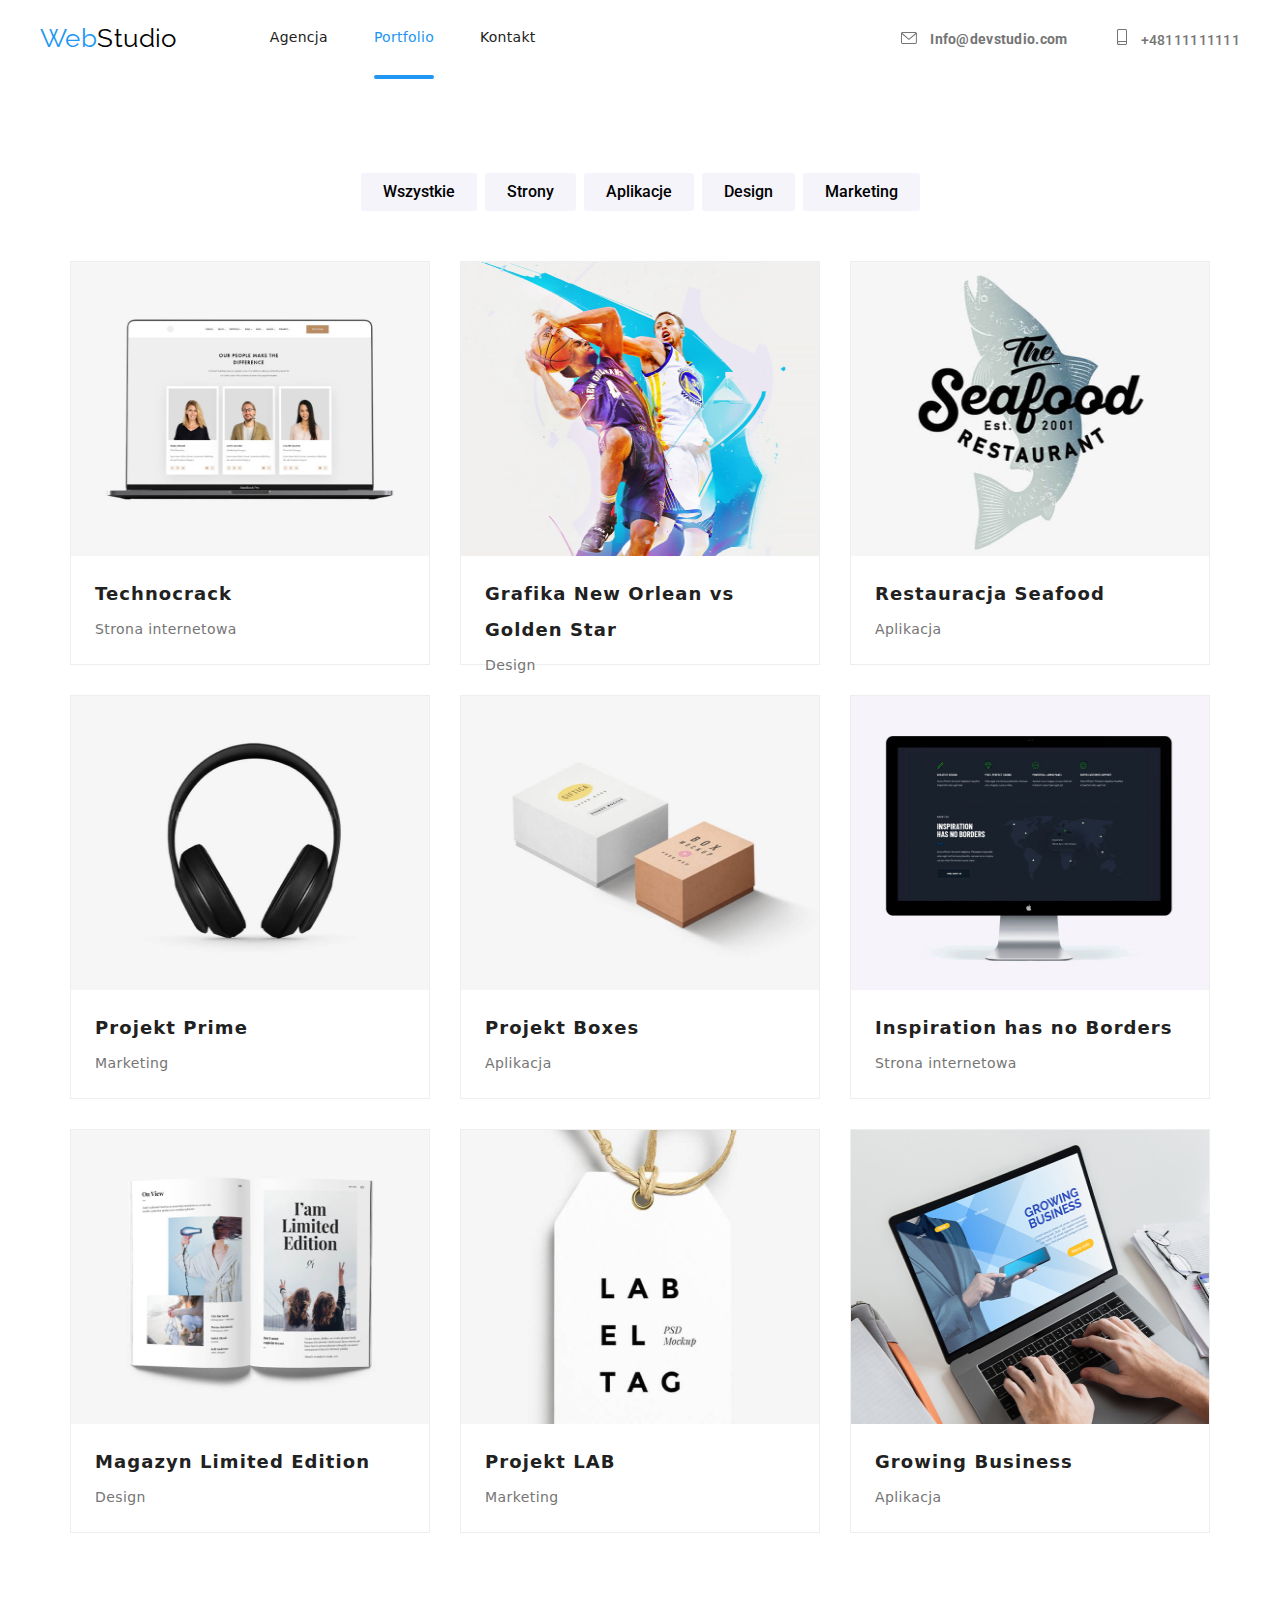
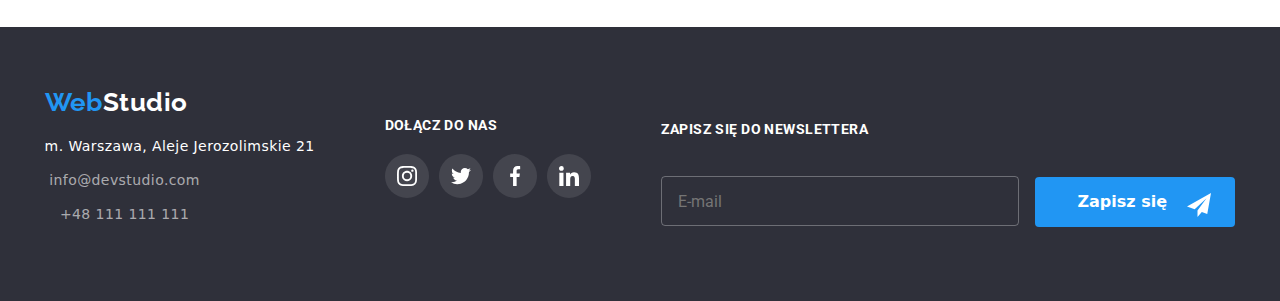
==== commit 7e30862e: "upload" ====
--- a/portfolio.html
+++ b/portfolio.html
@@ -277,12 +277,16 @@
   <div class="container footer">
     <div class="footer__container">
   <a href="index.html" class="footer__logo"><span class="footer__logo-color">Web</span>Studio</a>
-     <adress class="footer__adress">
-      <p> m. Warszawa, Aleje Jerozolimskie 21</p>
-      <ul class="footer__links">
-    <li><a href="mailto:info@example.com" class="footer__link"> info@example.com</a></li>
-    <li><a href=tel:+48111111111 class="footer__link">+48 111 111 111</a> </li>
-  </ul>
+  <address class="footer__address">
+    m. Warszawa, Aleje Jerozolimskie 21
+<ul class="footer__links">
+    <li>
+        <a href="emailto:info@devstudio.com" class="footer__link">info@devstudio.com</a>
+    </li>
+    <li>
+        <a href="tel:+48111111111" class="footer__link">+48 111 111 111</a>
+    </li>
+</ul>
   </adress> 
 </div>
 
--- a/public/css/main.min.css
+++ b/public/css/main.min.css
@@ -1 +1 @@
-*{margin:0;padding:0;list-style:none;text-decoration:none;-webkit-box-sizing:border-box;box-sizing:border-box}@media(min-width: 305px){.header{display:-webkit-box;display:-ms-flexbox;display:flex;-webkit-box-align:center;-ms-flex-align:center;align-items:center;-webkit-box-pack:justify;-ms-flex-pack:justify;justify-content:space-between;padding:16px 23px 16px 15px}.header__logo{font-family:"Raleway",sans-serif;font-size:26px;color:#000}.header__logo-color{color:#2196f3}.header__nav{display:none}.header__contact{display:none}.header__mobile{display:-webkit-box;display:-ms-flexbox;display:flex;-webkit-box-align:center;-ms-flex-align:center;align-items:center;-webkit-box-pack:center;-ms-flex-pack:center;justify-content:center;background-color:#fff;border:none}.header__mobile-menu{width:24px;height:16px}.header__mobile:hover,.header__mobile:focus{fill:#2196f3}}@media(min-width: 768px){.header{width:100%;display:-webkit-box;display:-ms-flexbox;display:flex;-webkit-box-orient:horizontal;-webkit-box-direction:normal;-ms-flex-direction:row;flex-direction:row;padding:26px 15px;-webkit-box-align:center;-ms-flex-align:center;align-items:center;-webkit-box-pack:justify;-ms-flex-pack:justify;justify-content:space-between;margin:0}.header__mobile{display:none}.header__nav{display:-webkit-box;display:-ms-flexbox;display:flex;-webkit-box-orient:horizontal;-webkit-box-direction:normal;-ms-flex-direction:row;flex-direction:row;-webkit-box-pack:justify;-ms-flex-pack:justify;justify-content:space-between;font-weight:500;letter-spacing:.02em;line-height:1.2;width:80%}.header__nav-color{color:#212121;-webkit-transition:250ms cubic-bezier(0.4, 0, 0.2, 1);transition:250ms cubic-bezier(0.4, 0, 0.2, 1)}.header__nav-color:hover,.header__nav-color :focus{color:#2196f3}.header__nav-size{width:40%}.header__active::after{content:"";display:block;width:100%;height:4px;bottom:0;left:0;background-color:#2196f3;-webkit-transform:translateY(40px);transform:translateY(40px);border-radius:2px}.header__active{color:#2196f3}.header__contact{display:-webkit-box;display:-ms-flexbox;display:flex;-webkit-box-orient:vertical;-webkit-box-direction:normal;-ms-flex-direction:column;flex-direction:column;font-weight:500;letter-spacing:.02em;line-height:1.2;gap:10px;font-family:"Roboto"}.header__contact-color{color:#757575;fill:#757575;-webkit-transition:250ms cubic-bezier(0.4, 0, 0.2, 1);transition:250ms cubic-bezier(0.4, 0, 0.2, 1)}.header__contact-color:hover{color:#2196f3;fill:#2196f3}.header__contact svg{margin:0 10px 0 0}}@media(min-width: 1200px){.header{display:-webkit-box;display:-ms-flexbox;display:flex;-webkit-box-orient:horizontal;-webkit-box-direction:normal;-ms-flex-direction:row;flex-direction:row;gap:93px;padding:24px 0 25px 0;-webkit-box-align:center;-ms-flex-align:center;align-items:center;-webkit-box-pack:center;-ms-flex-pack:center;justify-content:center}.header__mobile{display:none}.header__nav{display:-webkit-box;display:-ms-flexbox;display:flex;-webkit-box-orient:horizontal;-webkit-box-direction:normal;-ms-flex-direction:row;flex-direction:row;font-weight:500;letter-spacing:.02em;line-height:1.2;gap:46px;margin:0;width:254px}.header__nav-color{color:#212121;-webkit-transition:250ms cubic-bezier(0.4, 0, 0.2, 1);transition:250ms cubic-bezier(0.4, 0, 0.2, 1)}.header__nav-color:hover,.header__nav-color :focus{color:#2196f3}.header__active::after{content:"";display:block;width:100%;height:4px;bottom:0;left:0;background-color:#2196f3;-webkit-transform:translateY(30px);transform:translateY(30px);border-radius:2px}.header__active{color:#2196f3}.header__contact{display:-webkit-box;display:-ms-flexbox;display:flex;-webkit-box-orient:horizontal;-webkit-box-direction:normal;-ms-flex-direction:row;flex-direction:row;font-weight:500;-webkit-box-align:center;-ms-flex-align:center;align-items:center;-webkit-box-pack:center;-ms-flex-pack:center;justify-content:center;gap:50px;margin-left:auto;font-family:"Roboto"}}.section{background-image:url("https://raw.githubusercontent.com/SylwiaFlorek/goit-markup-hw-04/main/images/background.jpg");background-color:rgba(47,48,58,.4);background-blend-mode:difference;background-position:center;background-repeat:no-repeat;width:100%;background-size:cover}.section__container{display:-webkit-box;display:-ms-flexbox;display:flex;-webkit-box-pack:center;-ms-flex-pack:center;justify-content:center;-webkit-box-align:center;-ms-flex-align:center;align-items:center;-webkit-box-orient:vertical;-webkit-box-direction:normal;-ms-flex-direction:column;flex-direction:column;padding:118px 0;gap:30px}.section__heading{font-size:26px;color:#fff;letter-spacing:.06em;font-weight:900;text-align:center;line-height:1.364}.section__button{background-color:#2196f3;border-radius:4px;color:#fff;width:200px;height:50px;cursor:pointer;border:none;font-family:"Roboto",sans-serif;font-size:16px;font-weight:700;letter-spacing:.06em}.section__button:hover{background-color:#2196f3;cursor:pointer;-webkit-box-shadow:0px 1px 3px rgba(197,197,197,.12),0px 1px 1px #c5c5c5,0px 2px 1px rgba(197,197,197,.2);box-shadow:0px 1px 3px rgba(197,197,197,.12),0px 1px 1px #c5c5c5,0px 2px 1px rgba(197,197,197,.2)}.section__button:active{-webkit-box-shadow:inset 1px 1px 1px 1px rgba(0,0,0,.3);box-shadow:inset 1px 1px 1px 1px rgba(0,0,0,.3)}@media(min-width: 768px){.section{background-image:url("https://raw.githubusercontent.com/SylwiaFlorek/goit-markup-hw-04/main/images/background.jpg");background-color:rgba(47,48,58,.4);background-blend-mode:difference;background-position:center;background-repeat:no-repeat;width:100%;background-size:cover}.section__container{display:-webkit-box;display:-ms-flexbox;display:flex;-webkit-box-pack:center;-ms-flex-pack:center;justify-content:center;-webkit-box-align:center;-ms-flex-align:center;align-items:center;-webkit-box-orient:vertical;-webkit-box-direction:normal;-ms-flex-direction:column;flex-direction:column;padding:200px 0;gap:30px;width:100%}.section__heading{font-size:44px;color:#fff;letter-spacing:.06em;font-weight:900;text-align:center;line-height:1.364}.section__button{background-color:#2196f3;border-radius:4px;color:#fff;width:200px;height:50px;cursor:pointer;border:none;font-family:"Roboto",sans-serif;font-size:16px;font-weight:700;letter-spacing:.06em}.section__button:hover{background-color:#2196f3;cursor:pointer;-webkit-box-shadow:0px 1px 3px rgba(197,197,197,.12),0px 1px 1px #c5c5c5,0px 2px 1px rgba(197,197,197,.2);box-shadow:0px 1px 3px rgba(197,197,197,.12),0px 1px 1px #c5c5c5,0px 2px 1px rgba(197,197,197,.2)}.section__button:active{-webkit-box-shadow:inset 1px 1px 1px 1px rgba(0,0,0,.3);box-shadow:inset 1px 1px 1px 1px rgba(0,0,0,.3)}}@media(min-width: 1200px){.section{background-image:url("https://raw.githubusercontent.com/SylwiaFlorek/goit-markup-hw-04/main/images/background.jpg");background-color:rgba(47,48,58,.4);background-blend-mode:difference;background-position:center;background-repeat:no-repeat;width:100%;background-size:cover}.section__container{display:-webkit-box;display:-ms-flexbox;display:flex;-webkit-box-pack:center;-ms-flex-pack:center;justify-content:center;-webkit-box-align:center;-ms-flex-align:center;align-items:center;-webkit-box-orient:vertical;-webkit-box-direction:normal;-ms-flex-direction:column;flex-direction:column;padding:200px 0;gap:30px;width:100%}.section__heading{font-size:44px;color:#fff;letter-spacing:.06em;font-weight:900;text-align:center;line-height:1.364}.section__button{background-color:#2196f3;border-radius:4px;color:#fff;width:200px;height:50px;cursor:pointer;border:none;font-family:"Roboto",sans-serif;font-size:16px;font-weight:700;letter-spacing:.06em}.section__button:hover{background-color:#2196f3;cursor:pointer;-webkit-box-shadow:0px 1px 3px rgba(197,197,197,.12),0px 1px 1px #c5c5c5,0px 2px 1px rgba(197,197,197,.2);box-shadow:0px 1px 3px rgba(197,197,197,.12),0px 1px 1px #c5c5c5,0px 2px 1px rgba(197,197,197,.2)}.section__button:active{-webkit-box-shadow:inset 1px 1px 1px 1px rgba(0,0,0,.3);box-shadow:inset 1px 1px 1px 1px rgba(0,0,0,.3)}}@media(min-width: 305px){.lorem{display:-webkit-box;display:-ms-flexbox;display:flex;-webkit-box-pack:center;-ms-flex-pack:center;justify-content:center;-webkit-box-align:center;-ms-flex-align:center;align-items:center;-webkit-box-orient:vertical;-webkit-box-direction:normal;-ms-flex-direction:column;flex-direction:column;gap:30px;padding:60px 15px 60px 15px;justify-content:center;width:100%}.lorem>li{width:100%}.lorem__text{line-height:1.71}.lorem__icon{display:-webkit-box;display:-ms-flexbox;display:flex;-webkit-box-pack:center;-ms-flex-pack:center;justify-content:center;-webkit-box-align:center;-ms-flex-align:center;align-items:center;-webkit-box-orient:horizontal;-webkit-box-direction:normal;-ms-flex-direction:row;flex-direction:row;background-color:#f5f4fa;height:120px;width:100%;border-radius:4px;margin-bottom:30px}.lorem__heading{font-weight:700;color:#212121;font-size:14px;margin:0 0 10px 0;width:100%;text-align:center}}@media(min-width: 768px){.lorem{display:-webkit-box;display:-ms-flexbox;display:flex;-webkit-box-orient:horizontal;-webkit-box-direction:normal;-ms-flex-direction:row;flex-direction:row;gap:30px;padding:94px 0 0 0;-webkit-box-pack:center;-ms-flex-pack:center;justify-content:center;-ms-flex-wrap:wrap;flex-wrap:wrap}.lorem__text{line-height:1.71}.lorem__icon{display:-webkit-box;display:-ms-flexbox;display:flex;-webkit-box-pack:center;-ms-flex-pack:center;justify-content:center;-webkit-box-align:center;-ms-flex-align:center;align-items:center;-webkit-box-orient:horizontal;-webkit-box-direction:normal;-ms-flex-direction:row;flex-direction:row;background-color:#f5f4fa;height:120px;width:354px;border-radius:4px;margin-bottom:30px}.lorem>li{-ms-flex-preferred-size:calc((100% - 120px)/2);flex-basis:calc((100% - 120px)/2)}.lorem__heading{font-weight:700;color:#212121;font-size:14px;margin:0 0 10px 0}}@media(min-width: 1200px){.lorem{display:-webkit-box;display:-ms-flexbox;display:flex;-webkit-box-orient:horizontal;-webkit-box-direction:normal;-ms-flex-direction:row;flex-direction:row;gap:30px;padding:94px 0 0 0;-webkit-box-pack:center;-ms-flex-pack:center;justify-content:center}.lorem__text{line-height:1.71}.lorem__icon{display:-webkit-box;display:-ms-flexbox;display:flex;-webkit-box-pack:center;-ms-flex-pack:center;justify-content:center;-webkit-box-align:center;-ms-flex-align:center;align-items:center;-webkit-box-orient:horizontal;-webkit-box-direction:normal;-ms-flex-direction:row;flex-direction:row;background-color:#f5f4fa;height:120px;width:270px;border-radius:4px;margin-bottom:30px}.lorem>li{-ms-flex-preferred-size:calc((100% - 120px)/4);flex-basis:calc((100% - 120px)/4)}.lorem__heading{font-weight:700;color:#212121;font-size:14px;margin:0 0 10px 0}}@media(min-width: 305px){.block{display:-webkit-box;display:-ms-flexbox;display:flex;-webkit-box-pack:center;-ms-flex-pack:center;justify-content:center;-webkit-box-align:center;-ms-flex-align:center;align-items:center;-webkit-box-orient:vertical;-webkit-box-direction:normal;-ms-flex-direction:column;flex-direction:column;padding:60px 0;gap:50px}.block__heading{font-size:36px;color:#212121}.block__background{background-color:#f5f4fa}.mobile-hidden{display:none}}@media(min-width: 768px){.block{display:-webkit-box;display:-ms-flexbox;display:flex;-webkit-box-pack:center;-ms-flex-pack:center;justify-content:center;-webkit-box-align:center;-ms-flex-align:center;align-items:center;-webkit-box-orient:vertical;-webkit-box-direction:normal;-ms-flex-direction:column;flex-direction:column;padding:94px 0;gap:50px}.block__background{background-color:#f5f4fa}.block__heading{font-size:36px;color:#212121}.job{display:-webkit-box;display:-ms-flexbox;display:flex;-webkit-box-pack:center;-ms-flex-pack:center;justify-content:center;-webkit-box-align:center;-ms-flex-align:center;align-items:center;-webkit-box-orient:horizontal;-webkit-box-direction:normal;-ms-flex-direction:row;flex-direction:row;gap:30px}.job__item{height:294px;width:370px}.job__images{position:relative;margin:10px;border-radius:4px;overflow:hidden;-webkit-box-shadow:0px 2px 1px -1px rgba(0,0,0,.2),0px 1px 1px 0px rgba(0,0,0,.14),0px 1px 3px 0px rgba(0,0,0,.12);box-shadow:0px 2px 1px -1px rgba(0,0,0,.2),0px 1px 1px 0px rgba(0,0,0,.14),0px 1px 3px 0px rgba(0,0,0,.12)}}@media(min-width: 1200px){.block{display:-webkit-box;display:-ms-flexbox;display:flex;-webkit-box-pack:center;-ms-flex-pack:center;justify-content:center;-webkit-box-align:center;-ms-flex-align:center;align-items:center;-webkit-box-orient:vertical;-webkit-box-direction:normal;-ms-flex-direction:column;flex-direction:column;padding:94px 0;gap:50px}.block__background{background-color:#f5f4fa}.block__heading{font-family:"Roboto",sans-serif;font-size:36px;padding-bottom:50px;text-align:center;font-size:700;color:#212121}.mobile-hidden{display:-webkit-box;display:-ms-flexbox;display:flex}.job{display:-webkit-box;display:-ms-flexbox;display:flex;-webkit-box-pack:center;-ms-flex-pack:center;justify-content:center;-webkit-box-align:center;-ms-flex-align:center;align-items:center;-webkit-box-orient:horizontal;-webkit-box-direction:normal;-ms-flex-direction:row;flex-direction:row;gap:30px;padding-left:0}.job__item{list-style-type:none;width:370px;height:294px;display:-webkit-box;display:-ms-flexbox;display:flex}.job__images{height:294px;width:370px}.job__images>.job__text{color:#fff;font-weight:700;background-color:rgba(47,48,58,.8);height:70px;text-align:center;position:relative;text-transform:uppercase;padding:27px 0;top:-72px}img{display:block;max-width:100%;height:auto}}.social{background-color:#f5f4fa;padding:94px 0}.social__list{display:-webkit-box;display:-ms-flexbox;display:flex;-webkit-box-pack:center;-ms-flex-pack:center;justify-content:center;-webkit-box-align:center;-ms-flex-align:center;align-items:center;-webkit-box-orient:vertical;-webkit-box-direction:normal;-ms-flex-direction:column;flex-direction:column;gap:30px;padding:0 15px}.social__item{width:450px;height:460px}.social__images{display:-webkit-box;display:-ms-flexbox;display:flex;-webkit-box-pack:center;-ms-flex-pack:center;justify-content:center;-webkit-box-align:center;-ms-flex-align:center;align-items:center;-webkit-box-orient:vertical;-webkit-box-direction:normal;-ms-flex-direction:column;flex-direction:column;text-align:center;background-color:#fff;-webkit-box-shadow:0px 1px 3px rgba(0,0,0,.12),0px 1px 1px rgba(0,0,0,.14),0px 2px 1px rgba(0,0,0,.2);box-shadow:0px 1px 3px rgba(0,0,0,.12),0px 1px 1px rgba(0,0,0,.14),0px 2px 1px rgba(0,0,0,.2);border-radius:0px 0px 4px 4px}.social__name{margin:30px 0 10px 0;line-height:1.1875;font-size:16px;font-weight:500;color:#212121}.social__text{line-height:1.1875;font-size:16px;margin:0 0 16px 0}.social__icons{display:-webkit-box;display:-ms-flexbox;display:flex;gap:10px;margin-bottom:30px}.social__icon{width:44px;height:44px;background-color:#fff;border-radius:50%;fill:#afb1b8;-webkit-transition:250ms cubic-bezier(0.4, 0, 0.2, 1);transition:250ms cubic-bezier(0.4, 0, 0.2, 1)}.social__icon:hover,.social__icon :focus{background-color:#2196f3;fill:#fff;cursor:pointer}@media(min-width: 768px){.social{background-color:#f5f4fa;padding:94px 0}.social__list{display:-webkit-box;display:-ms-flexbox;display:flex;-webkit-box-pack:center;-ms-flex-pack:center;justify-content:center;-webkit-box-align:center;-ms-flex-align:center;align-items:center;-webkit-box-orient:horizontal;-webkit-box-direction:normal;-ms-flex-direction:row;flex-direction:row;gap:30px;-ms-flex-wrap:wrap;flex-wrap:wrap}.social__images{display:-webkit-box;display:-ms-flexbox;display:flex;-webkit-box-pack:center;-ms-flex-pack:center;justify-content:center;-webkit-box-align:center;-ms-flex-align:center;align-items:center;-webkit-box-orient:vertical;-webkit-box-direction:normal;-ms-flex-direction:column;flex-direction:column;text-align:center;background-color:#fff;-webkit-box-shadow:0px 1px 3px rgba(0,0,0,.12),0px 1px 1px rgba(0,0,0,.14),0px 2px 1px rgba(0,0,0,.2);box-shadow:0px 1px 3px rgba(0,0,0,.12),0px 1px 1px rgba(0,0,0,.14),0px 2px 1px rgba(0,0,0,.2);border-radius:0px 0px 4px 4px;width:354px}.social__item{width:354px;height:374px}.social__name{margin:30px 0 10px 0;line-height:1.1875;font-size:16px;font-weight:500;color:#212121}.social__text{line-height:1.1875;font-size:16px;margin:0 0 16px 0}.social__icons{display:-webkit-box;display:-ms-flexbox;display:flex;gap:10px;margin-bottom:30px}.social__icon{width:44px;height:44px;background-color:#fff;border-radius:50%;fill:#afb1b8;-webkit-transition:250ms cubic-bezier(0.4, 0, 0.2, 1);transition:250ms cubic-bezier(0.4, 0, 0.2, 1)}.social__icon:hover,.social__icon :focus{background-color:#2196f3;fill:#fff;cursor:pointer}}@media(min-width: 1200px){.social{background-color:#f5f4fa;padding:94px 0}.social__list{display:-webkit-box;display:-ms-flexbox;display:flex;-webkit-box-pack:center;-ms-flex-pack:center;justify-content:center;-webkit-box-align:center;-ms-flex-align:center;align-items:center;-webkit-box-orient:horizontal;-webkit-box-direction:normal;-ms-flex-direction:row;flex-direction:row;gap:30px}.social__item{width:270px;height:260px}.social__images{display:-webkit-box;display:-ms-flexbox;display:flex;-webkit-box-pack:center;-ms-flex-pack:center;justify-content:center;-webkit-box-align:center;-ms-flex-align:center;align-items:center;-webkit-box-orient:vertical;-webkit-box-direction:normal;-ms-flex-direction:column;flex-direction:column;text-align:center;width:270px;background-color:#fff;-webkit-box-shadow:0px 1px 3px rgba(0,0,0,.12),0px 1px 1px rgba(0,0,0,.14),0px 2px 1px rgba(0,0,0,.2);box-shadow:0px 1px 3px rgba(0,0,0,.12),0px 1px 1px rgba(0,0,0,.14),0px 2px 1px rgba(0,0,0,.2);border-radius:0px 0px 4px 4px}.social__name{margin:30px 0 10px 0;line-height:1.1875;font-size:16px;font-weight:500;color:#212121}.social__text{line-height:1.1875;font-size:16px;margin:0 0 16px 0}.social__icons{display:-webkit-box;display:-ms-flexbox;display:flex;gap:10px;margin-bottom:30px}.social__icon{width:44px;height:44px;background-color:#fff;border-radius:50%;fill:#afb1b8;-webkit-transition:250ms cubic-bezier(0.4, 0, 0.2, 1);transition:250ms cubic-bezier(0.4, 0, 0.2, 1)}.social__icon:hover,.social__icon :focus{background-color:#2196f3;fill:#fff;cursor:pointer}}@media(min-width: 305px){.client{display:-webkit-box;display:-ms-flexbox;display:flex;-webkit-box-pack:center;-ms-flex-pack:center;justify-content:center;-webkit-box-align:center;-ms-flex-align:center;align-items:center;-webkit-box-orient:horizontal;-webkit-box-direction:normal;-ms-flex-direction:row;flex-direction:row;-ms-flex-wrap:wrap;flex-wrap:wrap;gap:30px}.client__logo{border-radius:4px;border:#afb1b8 solid 1px;width:210px;height:92px;fill:#afb1b8;-webkit-transition:250ms cubic-bezier(0.4, 0, 0.2, 1);transition:250ms cubic-bezier(0.4, 0, 0.2, 1)}.client__logo:hover,.client__logo :focus{fill:#2196f3;border:#2196f3 solid 1px}}@media(min-width: 768px){.client{display:-webkit-box;display:-ms-flexbox;display:flex;-webkit-box-pack:center;-ms-flex-pack:center;justify-content:center;-webkit-box-align:center;-ms-flex-align:center;align-items:center;-webkit-box-orient:horizontal;-webkit-box-direction:normal;-ms-flex-direction:row;flex-direction:row;gap:30px}.client__logo{border-radius:4px;border:#afb1b8 solid 1px;width:226px;height:92px;fill:#afb1b8;-webkit-transition:250ms cubic-bezier(0.4, 0, 0.2, 1);transition:250ms cubic-bezier(0.4, 0, 0.2, 1)}.client__logo:hover,.client__logo :focus{fill:#2196f3;border:#2196f3 solid 1px}}@media(min-width: 1200px){.client{display:-webkit-box;display:-ms-flexbox;display:flex;-webkit-box-orient:horizontal;-webkit-box-direction:normal;-ms-flex-direction:row;flex-direction:row;gap:30px}.client__logo{border-radius:4px;border:#afb1b8 solid 1px;width:170px;height:92px;fill:#afb1b8;-webkit-transition:250ms cubic-bezier(0.4, 0, 0.2, 1);transition:250ms cubic-bezier(0.4, 0, 0.2, 1)}.client__logo:hover,.client__logo :focus{fill:#2196f3;border:#2196f3 solid 1px}}@media(min-width: 305px){footer{background-color:#2f303a;width:100%}.footer{display:-webkit-box;display:-ms-flexbox;display:flex;-webkit-box-pack:center;-ms-flex-pack:center;justify-content:center;-webkit-box-align:center;-ms-flex-align:center;align-items:center;-webkit-box-orient:vertical;-webkit-box-direction:normal;-ms-flex-direction:column;flex-direction:column;gap:60px;padding:60px 0}.footer__container{-webkit-box-orient:vertical;-webkit-box-direction:normal;-ms-flex-direction:column;flex-direction:column;-webkit-box-align:center;-ms-flex-align:center;align-items:center;-webkit-box-pack:center;-ms-flex-pack:center;justify-content:center;text-align:center}.footer__logo{font-family:"Raleway",sans-serif;font-size:24px;font-weight:700;color:#fff;line-height:1.193}.footer__logo-color{color:#2196f3}.footer__adress p{font-style:normal;color:#fff;margin:20px 0 0 0;text-align:center}.footer__links li{display:-webkit-box;display:-ms-flexbox;display:flex;-webkit-box-orient:vertical;-webkit-box-direction:normal;-ms-flex-direction:column;flex-direction:column;gap:9px;text-align:center}.footer__link{color:rgba(255,255,255,.6);-webkit-transition:250ms cubic-bezier(0.4, 0, 0.2, 1);transition:250ms cubic-bezier(0.4, 0, 0.2, 1)}.footer__link__link:hover{color:#2196f3}.footer__heading{text-align:center;font-weight:700;font-size:14px;color:#fff;text-transform:uppercase;margin:0 0 20px 0px}.footer__icons{display:-webkit-box;display:-ms-flexbox;display:flex;gap:10px}.footer__icon{width:44px;height:44px;background-color:rgba(255,255,255,.1019607843);border-radius:50%;fill:#fff;-webkit-transition:250ms cubic-bezier(0.4, 0, 0.2, 1);transition:250ms cubic-bezier(0.4, 0, 0.2, 1)}.footer__icon:hover,.footer __icon :focus{background-color:#2196f3;fill:#fff;cursor:pointer}.footer__sign-up{background-color:rgba(0,0,0,0);border:solid rgba(255,255,255,.3) 1px;border-radius:4px;width:358px;height:50px;color:rgba(255,255,255,.6);padding:16px;font-family:"Roboto",sans-serif;font-size:16px}.footer__button{background-color:#2196f3;color:#fff;width:200px;height:50px;margin:0;-webkit-box-align:center;-ms-flex-align:center;align-items:center;font-size:16px;font-weight:700;border-radius:4px;border-style:none;margin-left:12px;text-align:left;padding-left:42px;margin:20px 0 0 0;cursor:pointer}.footer__button-icon{fill:#fff;position:absolute;width:50px;height:24px}}@media(min-width: 768px){.footer{display:-webkit-box;display:-ms-flexbox;display:flex;-webkit-box-pack:center;-ms-flex-pack:center;justify-content:center;-webkit-box-align:center;-ms-flex-align:center;align-items:center;-webkit-box-orient:horizontal;-webkit-box-direction:normal;-ms-flex-direction:row;flex-direction:row;-ms-flex-wrap:wrap;flex-wrap:wrap;gap:60px;padding:60px 0}.footer__container{-webkit-box-orient:vertical;-webkit-box-direction:normal;-ms-flex-direction:column;flex-direction:column;-webkit-box-align:center;-ms-flex-align:center;align-items:center;-webkit-box-pack:center;-ms-flex-pack:center;justify-content:center;text-align:center}.footer__logo{font-family:"Raleway",sans-serif;font-size:"Raleway",sans-serif;font-weight:700;color:#fff;line-height:1.193}.footer__logo-color{color:#2196f3}.footer__adress p{font-style:normal;color:#fff;margin:20px 0 0 0;text-align:center}.footer__links li{text-align:center;display:-webkit-box;display:-ms-flexbox;display:flex;-webkit-box-orient:vertical;-webkit-box-direction:normal;-ms-flex-direction:column;flex-direction:column;gap:9px;margin:9px 0}.footer__link{color:rgba(255,255,255,.6);-webkit-transition:250ms cubic-bezier(0.4, 0, 0.2, 1);transition:250ms cubic-bezier(0.4, 0, 0.2, 1)}.footer__link:hover{color:#2196f3}.footer__heading{font-family:"Roboto",sans-serif;font-weight:700;font-size:14px;color:#fff;text-transform:uppercase;margin:0 0 20px 0px}.footer__icons{display:-webkit-box;display:-ms-flexbox;display:flex;gap:10px}.footer__icon{width:44px;height:44px;background-color:rgba(255,255,255,.1019607843);border-radius:50%;fill:#fff;-webkit-transition:250ms cubic-bezier(0.4, 0, 0.2, 1);transition:250ms cubic-bezier(0.4, 0, 0.2, 1)}.footer__icon:hover,.footer __icon :focus{background-color:#2196f3;fill:#fff;cursor:pointer}.footer__sign-up{background-color:rgba(0,0,0,0);border:solid rgba(255,255,255,.3) 1px;border-radius:4px;width:100%;height:50px;color:rgba(255,255,255,.6);padding:16px;font-family:"Roboto",sans-serif;font-size:16px}.footer__button{background-color:#2196f3;color:#fff;width:200px;height:50px;-webkit-box-align:center;-ms-flex-align:center;align-items:center;font-size:16px;font-weight:700;border-radius:4px;border-style:none;margin-left:12px;text-align:left;padding-left:42px;margin:20px 0 0 0;cursor:pointer}.footer__button-icon{fill:#fff;position:absolute;width:50px;height:24px}}@media(min-width: 1200px){footer{background-color:#2f303a}.footer{display:-webkit-box;display:-ms-flexbox;display:flex;-webkit-box-pack:center;-ms-flex-pack:center;justify-content:center;-webkit-box-orient:horizontal;-webkit-box-direction:normal;-ms-flex-direction:row;flex-direction:row;gap:70px}.footer__container{-webkit-box-orient:vertical;-webkit-box-direction:normal;-ms-flex-direction:column;flex-direction:column;-webkit-box-align:start;-ms-flex-align:start;align-items:flex-start;-webkit-box-pack:start;-ms-flex-pack:start;justify-content:start;text-align:left}.footer__logo{font-family:"Raleway",sans-serif;font-size:26px;font-weight:700;color:#fff;line-height:1.193}.footer__logo-color{color:#2196f3}.footer__address{font-style:normal;color:#fff;padding-top:20px;text-align:left}.footer__links{display:-webkit-box;display:-ms-flexbox;display:flex;-webkit-box-orient:vertical;-webkit-box-direction:normal;-ms-flex-direction:column;flex-direction:column;-webkit-box-pack:start;-ms-flex-pack:start;justify-content:flex-start;gap:9px;margin:9px 0}.footer__link{color:rgba(255,255,255,.6);-webkit-transition:250ms cubic-bezier(0.4, 0, 0.2, 1);transition:250ms cubic-bezier(0.4, 0, 0.2, 1)}.footer__link:hover{color:#2196f3}.footer__heading{font-weight:700;font-size:14px;color:#fff;text-transform:uppercase;margin:20px 0 20px 0px}.footer__icons{display:-webkit-box;display:-ms-flexbox;display:flex;gap:10px;margin-bottom:30px}.footer__icon{width:44px;height:44px;background-color:rgba(255,255,255,.1019607843);border-radius:50%;fill:#fff;-webkit-transition:250ms cubic-bezier(0.4, 0, 0.2, 1);transition:250ms cubic-bezier(0.4, 0, 0.2, 1)}.footer__icon:hover,.footer__icon :focus{background-color:#2196f3;fill:#fff;cursor:pointer}.footer__sign-up{background-color:rgba(0,0,0,0);border:solid rgba(255,255,255,.3) 1px;border-radius:4px;width:358px;height:50px;color:rgba(255,255,255,.6);padding:16px;font-size:16px}.footer__button{background-color:#2196f3;color:#fff;width:200px;height:50px;-webkit-box-align:center;-ms-flex-align:center;align-items:center;font-size:16px;font-weight:700;border-radius:4px;border-style:none;margin-left:12px;text-align:left;padding-left:42px;cursor:pointer}.footer__button-icon{fill:#fff;position:absolute;width:50px;height:24px}}@media(min-width: 305px){.header-line-border{border-bottom:#ececec solid 1px}.button{display:-webkit-box;display:-ms-flexbox;display:flex;-webkit-box-pack:start;-ms-flex-pack:start;justify-content:start;-ms-flex-wrap:wrap;flex-wrap:wrap;gap:8px;margin:94px 0 0 0;padding:0 15px}.button__style{background-color:#f5f4fa;border-width:0;height:38px;font-size:16px;font-weight:500;line-height:1.625;border-radius:3px;padding:6px 33px;font-family:"Roboto";-webkit-transition:250ms cubic-bezier(0.4, 0, 0.2, 1);transition:250ms cubic-bezier(0.4, 0, 0.2, 1)}.button__style:hover,.button__style :focus{-webkit-box-shadow:0px 3px 1px rgba(0,0,0,.1),0px 1px 2px rgba(0,0,0,.08),0px 2px 2px rgba(0,0,0,.12);box-shadow:0px 3px 1px rgba(0,0,0,.1),0px 1px 2px rgba(0,0,0,.08),0px 2px 2px rgba(0,0,0,.12);background-color:#2196f3;color:#fff;cursor:pointer}.product{display:-webkit-box;display:-ms-flexbox;display:flex;-webkit-box-pack:center;-ms-flex-pack:center;justify-content:center;-webkit-box-align:center;-ms-flex-align:center;align-items:center;-webkit-box-orient:vertical;-webkit-box-direction:normal;-ms-flex-direction:column;flex-direction:column;gap:30px;-ms-flex-wrap:wrap;flex-wrap:wrap;margin:50px 0;padding:0 15px;background-size:cover}.product__card{border:#eee solid 1px;-ms-flex-preferred-size:calc((100% - 90px)/3);flex-basis:calc((100% - 90px)/3);height:404px;margin:0;-webkit-transition:250ms cubic-bezier(0.4, 0, 0.2, 1);transition:250ms cubic-bezier(0.4, 0, 0.2, 1);width:100%}.product__card:hover{-webkit-box-shadow:0px 1px 1px rgba(0,0,0,.12),0px 4px 4px rgba(0,0,0,.06),1px 4px 6px rgba(0,0,0,.16);box-shadow:0px 1px 1px rgba(0,0,0,.12),0px 4px 4px rgba(0,0,0,.06),1px 4px 6px rgba(0,0,0,.16)}.product__picture{max-width:790px;min-width:288px;width:100%;height:294px}.product__heading{color:#212121;font-size:18px;font-weight:700;letter-spacing:.06em;line-height:2;margin:20px 0 4px 24px}.product__text{line-height:1.88;font-size:14px;margin:0 24px 20px 24px}.description-hidden{height:294px;position:absolute;overflow:hidden}.description-hidden:hover .description-slidein{-webkit-transform:translateY(0);transform:translateY(0)}.description-slidein{-webkit-transition:250ms cubic-bezier(0.4, 0, 0.2, 1);transition:250ms cubic-bezier(0.4, 0, 0.2, 1);-webkit-transform:translateY(100%);transform:translateY(100%);background-color:rgba(33,150,243,.9);display:inline-block;position:relative;width:289px;height:294px;color:#fff;font-size:18px;line-height:1.6;padding-left:24px;padding-top:20px}}@media(min-width: 768px){.header-line-border{border-bottom:#ececec solid 1px}.button{display:-webkit-box;display:-ms-flexbox;display:flex;-webkit-box-pack:center;-ms-flex-pack:center;justify-content:center;-ms-flex-wrap:wrap;flex-wrap:wrap;gap:8px;margin:94px 0 0 0;padding:0 15px}.button__style{background-color:#f5f4fa;border-width:0;height:38px;font-size:16px;font-weight:500;line-height:1.625;border-radius:3px;padding:6px 33px;font-family:"Roboto";-webkit-transition:250ms cubic-bezier(0.4, 0, 0.2, 1);transition:250ms cubic-bezier(0.4, 0, 0.2, 1)}.button__style:hover,.button__style :focus{-webkit-box-shadow:0px 3px 1px rgba(0,0,0,.1),0px 1px 2px rgba(0,0,0,.08),0px 2px 2px rgba(0,0,0,.12);box-shadow:0px 3px 1px rgba(0,0,0,.1),0px 1px 2px rgba(0,0,0,.08),0px 2px 2px rgba(0,0,0,.12);background-color:#2196f3;color:#fff;cursor:pointer}.product{display:-webkit-box;display:-ms-flexbox;display:flex;-webkit-box-pack:center;-ms-flex-pack:center;justify-content:center;-webkit-box-align:center;-ms-flex-align:center;align-items:center;-webkit-box-orient:horizontal;-webkit-box-direction:normal;-ms-flex-direction:row;flex-direction:row;gap:30px;-ms-flex-wrap:wrap;flex-wrap:wrap;margin:50px 0}.product__card{border:#eee solid 1px;height:440px;margin:0;-webkit-transition:250ms cubic-bezier(0.4, 0, 0.2, 1);transition:250ms cubic-bezier(0.4, 0, 0.2, 1);width:354px}.product__card:hover{-webkit-box-shadow:0px 1px 1px rgba(0,0,0,.12),0px 4px 4px rgba(0,0,0,.06),1px 4px 6px rgba(0,0,0,.16);box-shadow:0px 1px 1px rgba(0,0,0,.12),0px 4px 4px rgba(0,0,0,.06),1px 4px 6px rgba(0,0,0,.16)}.product__picture{max-width:450px;min-width:354px;width:100%;height:294px}.product__heading{color:#212121;font-size:18px;font-weight:700;letter-spacing:.06em;line-height:2;margin:20px 0 4px 24px}.product__text{line-height:1.88;font-size:14px;margin:0 24px 20px 24px}.description-hidden{width:354px;position:absolute;overflow:hidden}.description-hidden:hover .description-slidein{-webkit-transform:translateY(0);transform:translateY(0)}.description-slidein{-webkit-transition:250ms cubic-bezier(0.4, 0, 0.2, 1);transition:250ms cubic-bezier(0.4, 0, 0.2, 1);-webkit-transform:translateY(100%);transform:translateY(100%);background-color:rgba(33,150,243,.9);display:inline-block;position:relative;width:354px;height:294px;color:#fff;font-size:18px;line-height:1.6;padding-left:24px;padding-top:20px}}@media(min-width: 1200px){.header-line-border{border-bottom:#ececec solid 1px}.button{display:-webkit-box;display:-ms-flexbox;display:flex;-webkit-box-pack:center;-ms-flex-pack:center;justify-content:center;gap:8px;margin:94px 0 0 0}.button__style{background-color:#f5f4fa;border-width:0;height:38px;font-size:16px;font-weight:500;line-height:1.625;border-radius:3px;padding:6px 22px;font-family:"Roboto";-webkit-transition:250ms cubic-bezier(0.4, 0, 0.2, 1);transition:250ms cubic-bezier(0.4, 0, 0.2, 1)}.button__style:hover,.button__style :focus{-webkit-box-shadow:0px 3px 1px rgba(0,0,0,.1),0px 1px 2px rgba(0,0,0,.08),0px 2px 2px rgba(0,0,0,.12);box-shadow:0px 3px 1px rgba(0,0,0,.1),0px 1px 2px rgba(0,0,0,.08),0px 2px 2px rgba(0,0,0,.12);background-color:#2196f3;color:#fff;cursor:pointer}.product{display:-webkit-box;display:-ms-flexbox;display:flex;-webkit-box-pack:center;-ms-flex-pack:center;justify-content:center;-webkit-box-align:center;-ms-flex-align:center;align-items:center;-webkit-box-orient:horizontal;-webkit-box-direction:normal;-ms-flex-direction:row;flex-direction:row;gap:30px;-ms-flex-wrap:wrap;flex-wrap:wrap;margin-top:50px;margin-bottom:94px}.product__card{border:#eee solid 1px;-ms-flex-preferred-size:calc((100% - 90px)/3);flex-basis:calc((100% - 90px)/3);height:404px;margin:0;-webkit-transition:250ms cubic-bezier(0.4, 0, 0.2, 1);transition:250ms cubic-bezier(0.4, 0, 0.2, 1)}.product__card:hover{-webkit-box-shadow:0px 1px 1px rgba(0,0,0,.12),0px 4px 4px rgba(0,0,0,.06),1px 4px 6px rgba(0,0,0,.16);box-shadow:0px 1px 1px rgba(0,0,0,.12),0px 4px 4px rgba(0,0,0,.06),1px 4px 6px rgba(0,0,0,.16)}.product__header{color:#212121;font-size:18px;font-weight:700;letter-spacing:.06em;line-height:2;margin:20px 0 4px 24px}.product__text{line-height:1.88;font-size:14px;margin:0 0 0 24px}.description-hidden{width:360px;position:absolute;overflow:hidden}.description-hidden:hover .description-slidein{-webkit-transform:translateY(0);transform:translateY(0)}.description-slidein{-webkit-transition:250ms cubic-bezier(0.4, 0, 0.2, 1);transition:250ms cubic-bezier(0.4, 0, 0.2, 1);-webkit-transform:translateY(100%);transform:translateY(100%);background-color:rgba(33,150,243,.9);display:inline-block;position:relative;width:372px;height:294px;color:#fff;font-size:18px;line-height:1.6;padding-left:24px;padding-top:20px}}.backdrop{left:0;top:0;width:100%;height:100%;background-color:rgba(0,0,0,.2);position:fixed;-webkit-transition:all 250ms ease-in;transition:all 250ms ease-in}.is-hidden{visibility:hidden;opacity:0;pointer-events:none;-webkit-transition:all 250ms ease-in;transition:all 250ms ease-in}.modal{position:absolute;top:50%;left:50%;-webkit-transform:translate(-50%, -50%);transform:translate(-50%, -50%);width:450px;min-height:581px;background-color:#fff;-webkit-box-align:center;-ms-flex-align:center;align-items:center;display:-webkit-box;display:-ms-flexbox;display:flex;-webkit-box-orient:vertical;-webkit-box-direction:normal;-ms-flex-direction:column;flex-direction:column;font-size:12px;gap:10px;color:#757575}.modal__close-button{position:absolute;top:8px;right:8px;background-color:#fff;border:1px solid rgba(0,0,0,.1);border-radius:50%;cursor:pointer;width:30px;height:30px}.modal__header{font-size:20px;font-weight:700;line-height:1.172;color:#212121;margin:40px 0 20px 0;width:370px;text-align:center}.modal__hover:hover>.modal__input,.modal__hover:focus>.modal__input{border:#2196f3 1px solid;-webkit-box-shadow:none;box-shadow:none;outline:none}.modal__hover:hover>.modal__icon,.modal__hover:focus>.modal__icon{fill:#2196f3}.modal__input{width:370px;height:40px;display:block;margin:4px 0 0 0;border-radius:4px;border:rgba(33,33,33,.2) 1px solid;padding:0 0 0 30px;outline:none;-webkit-transition:250ms cubic-bezier(0.4, 0, 0.2, 1);transition:250ms cubic-bezier(0.4, 0, 0.2, 1)}.modal__comment{resize:none;width:370px;height:120px;padding:12px 16px;border-radius:4px;outline:none;-webkit-transition:250ms cubic-bezier(0.4, 0, 0.2, 1);transition:250ms cubic-bezier(0.4, 0, 0.2, 1)}.modal__comment::-webkit-input-placeholder{color:rgba(117,117,117,.5019607843)}.modal__comment::-moz-placeholder{color:rgba(117,117,117,.5019607843)}.modal__comment:-ms-input-placeholder{color:rgba(117,117,117,.5019607843)}.modal__comment::-ms-input-placeholder{color:rgba(117,117,117,.5019607843)}.modal__comment::placeholder{color:rgba(117,117,117,.5019607843)}.modal__button{background-color:#2196f3;border-radius:4px;width:200px;height:50px;border:none;color:#fff;font-weight:700;font-size:16px;cursor:pointer}.modal__terms-and-conditions{font-size:14px;padding:10px 0 20px 0}.modal__terms-and-conditions input{position:absolute;opacity:0;height:0;width:0}.modal__terms-and-conditions input:checked~.modal__checkmark{background-color:#2196f3;border:none}.modal__terms-and-conditions :checked~.modal__checkmark:after{display:block}.modal__checkmark{position:absolute;cursor:pointer;top:455px;left:45px;height:16px;width:16px;border-radius:2px;background-color:#fff;border:#212121 2px solid}.modal__checkmark:after{content:"";position:absolute;display:none}.modal__tick{fill:#fff;width:11px;height:8px;position:absolute;left:48px;top:459px;z-index:999}.modal__links{text-decoration:underline;color:#2196f3}.modal__icon{fill:#212121;width:15px;height:13px;position:absolute;-webkit-transition:fill 250ms cubic-bezier(0.4, 0, 0.2, 1);transition:fill 250ms cubic-bezier(0.4, 0, 0.2, 1)}.modal__icon-position1{top:149px;left:52px}.modal__icon-position2{top:218px;left:52px}.modal__icon-position3{top:289px;left:52px}@media(min-width: 768px){.modal{position:absolute;top:50%;left:50%;-webkit-transform:translate(-50%, -50%);transform:translate(-50%, -50%);width:450px;min-height:581px;background-color:#fff;-webkit-box-align:center;-ms-flex-align:center;align-items:center;display:-webkit-box;display:-ms-flexbox;display:flex;-webkit-box-orient:vertical;-webkit-box-direction:normal;-ms-flex-direction:column;flex-direction:column;font-size:12px;gap:10px;color:#757575}.modal__close-button{position:absolute;top:8px;right:8px;background-color:#fff;border:1px solid rgba(0,0,0,.1);border-radius:50%;cursor:pointer;width:30px;height:30px}.modal__header{font-size:20px;font-weight:700;line-height:1.172;color:#212121;margin:40px 0 20px 0;width:370px;text-align:center}.modal__hover:hover>.modal__input,.modal__hover:focus>.modal__input{border:#2196f3 1px solid;-webkit-box-shadow:none;box-shadow:none;outline:none}.modal__hover:hover>.modal__icon,.modal__hover:focus>.modal__icon{fill:#2196f3}.modal__input{width:370px;height:40px;display:block;margin:4px 0 0 0;border-radius:4px;border:rgba(33,33,33,.2) 1px solid;padding:0 0 0 30px;outline:none;-webkit-transition:250ms cubic-bezier(0.4, 0, 0.2, 1);transition:250ms cubic-bezier(0.4, 0, 0.2, 1)}.modal__comment{resize:none;width:370px;height:120px;padding:12px 16px;border-radius:4px;outline:none;-webkit-transition:250ms cubic-bezier(0.4, 0, 0.2, 1);transition:250ms cubic-bezier(0.4, 0, 0.2, 1)}.modal__comment::-webkit-input-placeholder{color:rgba(117,117,117,.5019607843)}.modal__comment::-moz-placeholder{color:rgba(117,117,117,.5019607843)}.modal__comment:-ms-input-placeholder{color:rgba(117,117,117,.5019607843)}.modal__comment::-ms-input-placeholder{color:rgba(117,117,117,.5019607843)}.modal__comment::placeholder{color:rgba(117,117,117,.5019607843)}.modal__button{background-color:#2196f3;border-radius:4px;width:200px;height:50px;border:none;color:#fff;font-weight:700;font-size:16px;cursor:pointer}.modal__terms-and-conditions{font-size:14px;padding:10px 0 20px 0}.modal__terms-and-conditions input{position:absolute;opacity:0;height:0;width:0}.modal__terms-and-conditions input:checked~.modal__checkmark{background-color:#2196f3;border:none}.modal__terms-and-conditions :checked~.modal__checkmark:after{display:block}.modal__checkmark{position:absolute;cursor:pointer;top:455px;left:45px;height:16px;width:16px;border-radius:2px;background-color:#fff;border:#212121 2px solid}.modal__checkmark:after{content:"";position:absolute;display:none}.modal__tick{fill:#fff;width:11px;height:8px;position:absolute;left:48px;top:459px;z-index:999}.modal__links{text-decoration:underline;color:#2196f3}.modal__icon{fill:#212121;width:15px;height:13px;position:absolute;-webkit-transition:fill 250ms cubic-bezier(0.4, 0, 0.2, 1);transition:fill 250ms cubic-bezier(0.4, 0, 0.2, 1)}.modal__icon-position1{top:149px;left:52px}.modal__icon-position2{top:218px;left:52px}.modal__icon-position3{top:289px;left:52px}}@media(min-width: 1200px){.modal{position:absolute;top:50%;left:50%;-webkit-transform:translate(-50%, -50%);transform:translate(-50%, -50%);width:528px;min-height:581px;background-color:#fff;-webkit-box-align:center;-ms-flex-align:center;align-items:center;display:-webkit-box;display:-ms-flexbox;display:flex;-webkit-box-orient:vertical;-webkit-box-direction:normal;-ms-flex-direction:column;flex-direction:column;font-size:12px;gap:10px;color:#757575}.modal__close-button{position:absolute;top:8px;right:8px;background-color:#fff;border:1px solid rgba(0,0,0,.1);border-radius:50%;cursor:pointer;width:30px;height:30px}.modal__header{font-size:20px;font-weight:700;line-height:1.172;color:#212121;margin:40px 0 20px 0;width:100%}.modal__hover:hover>.modal__input,.modal__hover:focus>.modal__input{border:#2196f3 1px solid;-webkit-box-shadow:none;box-shadow:none;outline:none}.modal__hover:hover>.modal__icon,.modal__hover:focus>.modal__icon{fill:#2196f3}.modal__input{width:448px;height:40px;display:block;margin:4px 0 0 0;border-radius:4px;border:rgba(33,33,33,.2) 1px solid;padding:0 0 0 30px;outline:none;-webkit-transition:250ms cubic-bezier(0.4, 0, 0.2, 1);transition:250ms cubic-bezier(0.4, 0, 0.2, 1)}.modal__comment{resize:none;width:448px;height:120px;padding:12px 16px;border-radius:4px;outline:none;-webkit-transition:250ms cubic-bezier(0.4, 0, 0.2, 1);transition:250ms cubic-bezier(0.4, 0, 0.2, 1)}.modal__comment::-webkit-input-placeholder{color:rgba(117,117,117,.5019607843)}.modal__comment::-moz-placeholder{color:rgba(117,117,117,.5019607843)}.modal__comment:-ms-input-placeholder{color:rgba(117,117,117,.5019607843)}.modal__comment::-ms-input-placeholder{color:rgba(117,117,117,.5019607843)}.modal__comment::placeholder{color:rgba(117,117,117,.5019607843)}.modal__button{background-color:#2196f3;border-radius:4px;width:200px;height:50px;border:none;color:#fff;font-weight:700;font-size:16px;cursor:pointer}.modal__terms-and-conditions{font-size:14px;padding:10px 0 20px 0}.modal__terms-and-conditions input{position:absolute;opacity:0;height:0;width:0}.modal__terms-and-conditions input:checked~.modal__checkmark{background-color:#2196f3;border:none}.modal__terms-and-conditions :checked~.modal__checkmark:after{display:block}.modal__checkmark{position:absolute;cursor:pointer;top:455px;left:45px;height:16px;width:16px;border-radius:2px;background-color:#fff;border:#212121 2px solid}.modal__checkmark:after{content:"";position:absolute;display:none}.modal__tick{fill:#fff;width:11px;height:8px;position:absolute;left:48px;top:459px;z-index:999}.modal__links{text-decoration:underline;color:#2196f3}.modal__icon{fill:#212121;width:15px;height:13px;position:absolute;-webkit-transition:fill 250ms cubic-bezier(0.4, 0, 0.2, 1);transition:fill 250ms cubic-bezier(0.4, 0, 0.2, 1)}.modal__icon-position1{top:125px;left:52px}.modal__icon-position2{top:194px;left:52px}.modal__icon-position3{top:260px;left:52px}}@media(max-width: 767px){.menu{display:none}.menu-toggle{min-height:19px;min-width:19px;display:-webkit-box;display:-ms-flexbox;display:flex;-webkit-box-align:center;-ms-flex-align:center;align-items:center;text-align:left;-webkit-box-pack:center;-ms-flex-pack:center;justify-content:center;margin:0;padding:0;background-color:rgba(0,0,0,0);cursor:pointer;border:none;position:absolute;fill:#212121;top:21px;right:25px}.menu-toggle:focus,.menu-toggle:hover{fill:#2196f3}.mobile{position:fixed;top:0;left:0;width:100vw;height:100vh;padding:48px 40px;background-color:#fff;z-index:999;display:-webkit-box;display:-ms-flexbox;display:flex;-webkit-box-orient:vertical;-webkit-box-direction:normal;-ms-flex-direction:column;flex-direction:column;gap:302px;overflow-y:auto;text-align:left;-webkit-transform:translateX(100%);transform:translateX(100%);-webkit-transition:-webkit-transform 250ms ease-in-out;transition:-webkit-transform 250ms ease-in-out;transition:transform 250ms ease-in-out;transition:transform 250ms ease-in-out, -webkit-transform 250ms ease-in-out}.mobile.is-open{-webkit-transform:translateX(0);transform:translateX(0)}.mobile__menu{padding:0;margin:0;list-style:none;display:-webkit-box;display:-ms-flexbox;display:flex;-webkit-box-orient:vertical;-webkit-box-direction:normal;-ms-flex-direction:column;flex-direction:column;gap:36px}.mobile__menu-link{color:#212121;text-decoration:none;font-weight:500;font-size:40px;text-align:left}.mobile__menu-link:hover,.mobile__menu-link:focus{color:#2196f3}.mobile__active{color:#2196f3}.mobile__links{display:-webkit-box;display:-ms-flexbox;display:flex;-webkit-box-orient:vertical;-webkit-box-direction:normal;-ms-flex-direction:column;flex-direction:column;gap:64px}.mobile__contact{display:-webkit-box;display:-ms-flexbox;display:flex;-webkit-box-orient:vertical;-webkit-box-direction:normal;-ms-flex-direction:column;flex-direction:column;gap:32px}.mobile__contact-phone{font-size:34px;font-weight:500;color:#2196f3}.mobile__contact-email{font-size:24px;font-weight:500;color:#757575}.mobile__social{display:-webkit-box;display:-ms-flexbox;display:flex;-webkit-box-orient:horizontal;-webkit-box-direction:normal;-ms-flex-direction:row;flex-direction:row;gap:10px}.mobile__social-link{font-size:18px;color:#2196f3;font-weight:500}.mobile__exit{width:19px;height:19px}}@media(min-width: 768px){.menu-toggle{display:none}}body{font-family:"Roboto",sans-serif,"Raleway",sans-serif;background-color:#fff;color:#757575;font-size:14px;letter-spacing:.03em}.container{width:100%;margin:0 auto}img{display:block;max-width:100%;height:auto}@media(min-width: 305px){.container{width:320px;margin:0 auto;overflow:hidden}}@media(min-width: 768px){.container{width:768px;margin:0 auto}}@media(min-width: 1200px){.container{width:1200px;margin:0 auto}}a:focus-within{color:#2196f3;fill:#2196f3}/*# sourceMappingURL=main.min.css.map */+*{margin:0;padding:0;list-style:none;text-decoration:none;-webkit-box-sizing:border-box;box-sizing:border-box}@media(min-width: 305px){.header{display:-webkit-box;display:-ms-flexbox;display:flex;-webkit-box-align:center;-ms-flex-align:center;align-items:center;-webkit-box-pack:justify;-ms-flex-pack:justify;justify-content:space-between;padding:16px 23px 16px 15px}.header__logo{font-family:"Raleway",sans-serif;font-size:26px;color:#000}.header__logo-color{color:#2196f3}.header__nav{display:none}.header__contact{display:none}.header__mobile{display:-webkit-box;display:-ms-flexbox;display:flex;-webkit-box-align:center;-ms-flex-align:center;align-items:center;-webkit-box-pack:center;-ms-flex-pack:center;justify-content:center;background-color:#fff;border:none}.header__mobile-menu{width:24px;height:16px}.header__mobile:hover,.header__mobile:focus{fill:#2196f3}}@media(min-width: 768px){.header{width:100%;display:-webkit-box;display:-ms-flexbox;display:flex;-webkit-box-orient:horizontal;-webkit-box-direction:normal;-ms-flex-direction:row;flex-direction:row;padding:26px 15px;-webkit-box-align:center;-ms-flex-align:center;align-items:center;-webkit-box-pack:justify;-ms-flex-pack:justify;justify-content:space-between;margin:0}.header__mobile{display:none}.header__nav{display:-webkit-box;display:-ms-flexbox;display:flex;-webkit-box-orient:horizontal;-webkit-box-direction:normal;-ms-flex-direction:row;flex-direction:row;-webkit-box-pack:justify;-ms-flex-pack:justify;justify-content:space-between;font-weight:500;letter-spacing:.02em;line-height:1.2;width:80%}.header__nav-color{color:#212121;-webkit-transition:250ms cubic-bezier(0.4, 0, 0.2, 1);transition:250ms cubic-bezier(0.4, 0, 0.2, 1)}.header__nav-color:hover,.header__nav-color :focus{color:#2196f3}.header__nav-size{width:40%}.header__active::after{content:"";display:block;width:100%;height:4px;bottom:0;left:0;background-color:#2196f3;-webkit-transform:translateY(40px);transform:translateY(40px);border-radius:2px}.header__active{color:#2196f3}.header__contact{display:-webkit-box;display:-ms-flexbox;display:flex;-webkit-box-orient:vertical;-webkit-box-direction:normal;-ms-flex-direction:column;flex-direction:column;font-weight:500;letter-spacing:.02em;line-height:1.2;gap:10px;font-family:"Roboto"}.header__contact-color{color:#757575;fill:#757575;-webkit-transition:250ms cubic-bezier(0.4, 0, 0.2, 1);transition:250ms cubic-bezier(0.4, 0, 0.2, 1)}.header__contact-color:hover{color:#2196f3;fill:#2196f3}.header__contact svg{margin:0 10px 0 0}}@media(min-width: 1200px){.header{display:-webkit-box;display:-ms-flexbox;display:flex;-webkit-box-orient:horizontal;-webkit-box-direction:normal;-ms-flex-direction:row;flex-direction:row;gap:93px;padding:24px 0 25px 0;-webkit-box-align:center;-ms-flex-align:center;align-items:center;-webkit-box-pack:center;-ms-flex-pack:center;justify-content:center}.header__mobile{display:none}.header__nav{display:-webkit-box;display:-ms-flexbox;display:flex;-webkit-box-orient:horizontal;-webkit-box-direction:normal;-ms-flex-direction:row;flex-direction:row;font-weight:500;letter-spacing:.02em;line-height:1.2;gap:46px;margin:0;width:254px}.header__nav-color{color:#212121;-webkit-transition:250ms cubic-bezier(0.4, 0, 0.2, 1);transition:250ms cubic-bezier(0.4, 0, 0.2, 1)}.header__nav-color:hover,.header__nav-color :focus{color:#2196f3}.header__active::after{content:"";display:block;width:100%;height:4px;bottom:0;left:0;background-color:#2196f3;-webkit-transform:translateY(30px);transform:translateY(30px);border-radius:2px}.header__active{color:#2196f3}.header__contact{display:-webkit-box;display:-ms-flexbox;display:flex;-webkit-box-orient:horizontal;-webkit-box-direction:normal;-ms-flex-direction:row;flex-direction:row;font-weight:500;-webkit-box-align:center;-ms-flex-align:center;align-items:center;-webkit-box-pack:center;-ms-flex-pack:center;justify-content:center;gap:50px;margin-left:auto;font-family:"Roboto"}}.section{background-image:url("https://raw.githubusercontent.com/SylwiaFlorek/goit-markup-hw-04/main/images/background.jpg");background-color:rgba(47,48,58,.4);background-blend-mode:difference;background-position:center;background-repeat:no-repeat;width:100%;background-size:cover}.section__container{display:-webkit-box;display:-ms-flexbox;display:flex;-webkit-box-pack:center;-ms-flex-pack:center;justify-content:center;-webkit-box-align:center;-ms-flex-align:center;align-items:center;-webkit-box-orient:vertical;-webkit-box-direction:normal;-ms-flex-direction:column;flex-direction:column;padding:118px 0;gap:30px}.section__heading{font-size:26px;color:#fff;letter-spacing:.06em;font-weight:900;text-align:center;line-height:1.364}.section__button{background-color:#2196f3;border-radius:4px;color:#fff;width:200px;height:50px;cursor:pointer;border:none;font-family:"Roboto",sans-serif;font-size:16px;font-weight:700;letter-spacing:.06em}.section__button:hover{background-color:#2196f3;cursor:pointer;-webkit-box-shadow:0px 1px 3px rgba(197,197,197,.12),0px 1px 1px #c5c5c5,0px 2px 1px rgba(197,197,197,.2);box-shadow:0px 1px 3px rgba(197,197,197,.12),0px 1px 1px #c5c5c5,0px 2px 1px rgba(197,197,197,.2)}.section__button:active{-webkit-box-shadow:inset 1px 1px 1px 1px rgba(0,0,0,.3);box-shadow:inset 1px 1px 1px 1px rgba(0,0,0,.3)}@media(min-width: 768px){.section{background-image:url("https://raw.githubusercontent.com/SylwiaFlorek/goit-markup-hw-04/main/images/background.jpg");background-color:rgba(47,48,58,.4);background-blend-mode:difference;background-position:center;background-repeat:no-repeat;width:100%;background-size:cover}.section__container{display:-webkit-box;display:-ms-flexbox;display:flex;-webkit-box-pack:center;-ms-flex-pack:center;justify-content:center;-webkit-box-align:center;-ms-flex-align:center;align-items:center;-webkit-box-orient:vertical;-webkit-box-direction:normal;-ms-flex-direction:column;flex-direction:column;padding:200px 0;gap:30px;width:100%}.section__heading{font-size:44px;color:#fff;letter-spacing:.06em;font-weight:900;text-align:center;line-height:1.364}.section__button{background-color:#2196f3;border-radius:4px;color:#fff;width:200px;height:50px;cursor:pointer;border:none;font-family:"Roboto",sans-serif;font-size:16px;font-weight:700;letter-spacing:.06em}.section__button:hover{background-color:#2196f3;cursor:pointer;-webkit-box-shadow:0px 1px 3px rgba(197,197,197,.12),0px 1px 1px #c5c5c5,0px 2px 1px rgba(197,197,197,.2);box-shadow:0px 1px 3px rgba(197,197,197,.12),0px 1px 1px #c5c5c5,0px 2px 1px rgba(197,197,197,.2)}.section__button:active{-webkit-box-shadow:inset 1px 1px 1px 1px rgba(0,0,0,.3);box-shadow:inset 1px 1px 1px 1px rgba(0,0,0,.3)}}@media(min-width: 1200px){.section{background-image:url("https://raw.githubusercontent.com/SylwiaFlorek/goit-markup-hw-04/main/images/background.jpg");background-color:rgba(47,48,58,.4);background-blend-mode:difference;background-position:center;background-repeat:no-repeat;width:100%;background-size:cover}.section__container{display:-webkit-box;display:-ms-flexbox;display:flex;-webkit-box-pack:center;-ms-flex-pack:center;justify-content:center;-webkit-box-align:center;-ms-flex-align:center;align-items:center;-webkit-box-orient:vertical;-webkit-box-direction:normal;-ms-flex-direction:column;flex-direction:column;padding:200px 0;gap:30px;width:100%}.section__heading{font-size:44px;color:#fff;letter-spacing:.06em;font-weight:900;text-align:center;line-height:1.364}.section__button{background-color:#2196f3;border-radius:4px;color:#fff;width:200px;height:50px;cursor:pointer;border:none;font-family:"Roboto",sans-serif;font-size:16px;font-weight:700;letter-spacing:.06em}.section__button:hover{background-color:#2196f3;cursor:pointer;-webkit-box-shadow:0px 1px 3px rgba(197,197,197,.12),0px 1px 1px #c5c5c5,0px 2px 1px rgba(197,197,197,.2);box-shadow:0px 1px 3px rgba(197,197,197,.12),0px 1px 1px #c5c5c5,0px 2px 1px rgba(197,197,197,.2)}.section__button:active{-webkit-box-shadow:inset 1px 1px 1px 1px rgba(0,0,0,.3);box-shadow:inset 1px 1px 1px 1px rgba(0,0,0,.3)}}@media(min-width: 305px){.lorem{display:-webkit-box;display:-ms-flexbox;display:flex;-webkit-box-pack:center;-ms-flex-pack:center;justify-content:center;-webkit-box-align:center;-ms-flex-align:center;align-items:center;-webkit-box-orient:vertical;-webkit-box-direction:normal;-ms-flex-direction:column;flex-direction:column;gap:30px;padding:60px 15px 60px 15px;justify-content:center;width:100%}.lorem>li{width:100%}.lorem__text{line-height:1.71}.lorem__icon{display:-webkit-box;display:-ms-flexbox;display:flex;-webkit-box-pack:center;-ms-flex-pack:center;justify-content:center;-webkit-box-align:center;-ms-flex-align:center;align-items:center;-webkit-box-orient:horizontal;-webkit-box-direction:normal;-ms-flex-direction:row;flex-direction:row;background-color:#f5f4fa;height:120px;width:100%;border-radius:4px;margin-bottom:30px}.lorem__heading{font-weight:700;color:#212121;font-size:14px;margin:0 0 10px 0;width:100%;text-align:center}}@media(min-width: 768px){.lorem{display:-webkit-box;display:-ms-flexbox;display:flex;-webkit-box-orient:horizontal;-webkit-box-direction:normal;-ms-flex-direction:row;flex-direction:row;gap:30px;padding:94px 0 0 0;-webkit-box-pack:center;-ms-flex-pack:center;justify-content:center;-ms-flex-wrap:wrap;flex-wrap:wrap}.lorem__text{line-height:1.71}.lorem__icon{display:-webkit-box;display:-ms-flexbox;display:flex;-webkit-box-pack:center;-ms-flex-pack:center;justify-content:center;-webkit-box-align:center;-ms-flex-align:center;align-items:center;-webkit-box-orient:horizontal;-webkit-box-direction:normal;-ms-flex-direction:row;flex-direction:row;background-color:#f5f4fa;height:120px;width:354px;border-radius:4px;margin-bottom:30px}.lorem>li{-ms-flex-preferred-size:calc((100% - 120px)/2);flex-basis:calc((100% - 120px)/2)}.lorem__heading{font-weight:700;color:#212121;font-size:14px;margin:0 0 10px 0}}@media(min-width: 1200px){.lorem{display:-webkit-box;display:-ms-flexbox;display:flex;-webkit-box-orient:horizontal;-webkit-box-direction:normal;-ms-flex-direction:row;flex-direction:row;gap:30px;padding:94px 0 0 0;-webkit-box-pack:center;-ms-flex-pack:center;justify-content:center}.lorem__text{line-height:1.71}.lorem__icon{display:-webkit-box;display:-ms-flexbox;display:flex;-webkit-box-pack:center;-ms-flex-pack:center;justify-content:center;-webkit-box-align:center;-ms-flex-align:center;align-items:center;-webkit-box-orient:horizontal;-webkit-box-direction:normal;-ms-flex-direction:row;flex-direction:row;background-color:#f5f4fa;height:120px;width:270px;border-radius:4px;margin-bottom:30px}.lorem>li{-ms-flex-preferred-size:calc((100% - 120px)/4);flex-basis:calc((100% - 120px)/4)}.lorem__heading{font-weight:700;color:#212121;font-size:14px;margin:0 0 10px 0}}@media(min-width: 305px){.block{display:-webkit-box;display:-ms-flexbox;display:flex;-webkit-box-pack:center;-ms-flex-pack:center;justify-content:center;-webkit-box-align:center;-ms-flex-align:center;align-items:center;-webkit-box-orient:vertical;-webkit-box-direction:normal;-ms-flex-direction:column;flex-direction:column;padding:60px 0;gap:50px}.block__heading{font-size:36px;color:#212121}.block__background{background-color:#f5f4fa}.mobile-hidden{display:none}}@media(min-width: 768px){.block{display:-webkit-box;display:-ms-flexbox;display:flex;-webkit-box-pack:center;-ms-flex-pack:center;justify-content:center;-webkit-box-align:center;-ms-flex-align:center;align-items:center;-webkit-box-orient:vertical;-webkit-box-direction:normal;-ms-flex-direction:column;flex-direction:column;padding:94px 0;gap:50px}.block__background{background-color:#f5f4fa}.block__heading{font-size:36px;color:#212121}.job{display:-webkit-box;display:-ms-flexbox;display:flex;-webkit-box-pack:center;-ms-flex-pack:center;justify-content:center;-webkit-box-align:center;-ms-flex-align:center;align-items:center;-webkit-box-orient:horizontal;-webkit-box-direction:normal;-ms-flex-direction:row;flex-direction:row;gap:30px}.job__item{height:294px;width:370px}.job__images{position:relative;margin:10px;border-radius:4px;overflow:hidden;-webkit-box-shadow:0px 2px 1px -1px rgba(0,0,0,.2),0px 1px 1px 0px rgba(0,0,0,.14),0px 1px 3px 0px rgba(0,0,0,.12);box-shadow:0px 2px 1px -1px rgba(0,0,0,.2),0px 1px 1px 0px rgba(0,0,0,.14),0px 1px 3px 0px rgba(0,0,0,.12)}}@media(min-width: 1200px){.block{display:-webkit-box;display:-ms-flexbox;display:flex;-webkit-box-pack:center;-ms-flex-pack:center;justify-content:center;-webkit-box-align:center;-ms-flex-align:center;align-items:center;-webkit-box-orient:vertical;-webkit-box-direction:normal;-ms-flex-direction:column;flex-direction:column;padding:94px 0;gap:50px}.block__background{background-color:#f5f4fa}.block__heading{font-family:"Roboto",sans-serif;font-size:36px;padding-bottom:50px;text-align:center;font-size:700;color:#212121}.mobile-hidden{display:-webkit-box;display:-ms-flexbox;display:flex}.job{display:-webkit-box;display:-ms-flexbox;display:flex;-webkit-box-pack:center;-ms-flex-pack:center;justify-content:center;-webkit-box-align:center;-ms-flex-align:center;align-items:center;-webkit-box-orient:horizontal;-webkit-box-direction:normal;-ms-flex-direction:row;flex-direction:row;gap:30px;padding-left:0}.job__item{list-style-type:none;width:370px;height:294px;display:-webkit-box;display:-ms-flexbox;display:flex}.job__images{height:294px;width:370px}.job__images>.job__text{color:#fff;font-weight:700;background-color:rgba(47,48,58,.8);height:70px;text-align:center;position:relative;text-transform:uppercase;padding:27px 0;top:-72px}img{display:block;max-width:100%;height:auto}}.social{background-color:#f5f4fa;padding:94px 0}.social__list{display:-webkit-box;display:-ms-flexbox;display:flex;-webkit-box-pack:center;-ms-flex-pack:center;justify-content:center;-webkit-box-align:center;-ms-flex-align:center;align-items:center;-webkit-box-orient:vertical;-webkit-box-direction:normal;-ms-flex-direction:column;flex-direction:column;gap:30px;padding:0 15px}.social__item{width:100%;height:100%}.social__images{display:-webkit-box;display:-ms-flexbox;display:flex;-webkit-box-pack:center;-ms-flex-pack:center;justify-content:center;-webkit-box-align:center;-ms-flex-align:center;align-items:center;-webkit-box-orient:vertical;-webkit-box-direction:normal;-ms-flex-direction:column;flex-direction:column;text-align:center;background-color:#fff;-webkit-box-shadow:0px 1px 3px rgba(0,0,0,.12),0px 1px 1px rgba(0,0,0,.14),0px 2px 1px rgba(0,0,0,.2);box-shadow:0px 1px 3px rgba(0,0,0,.12),0px 1px 1px rgba(0,0,0,.14),0px 2px 1px rgba(0,0,0,.2);border-radius:0px 0px 4px 4px}.social__name{margin:30px 0 10px 0;line-height:1.1875;font-size:16px;font-weight:500;color:#212121}.social__text{line-height:1.1875;font-size:16px;margin:0 0 16px 0}.social__icons{display:-webkit-box;display:-ms-flexbox;display:flex;gap:10px;margin-bottom:30px}.social__icon{width:44px;height:44px;background-color:#fff;border-radius:50%;fill:#afb1b8;-webkit-transition:250ms cubic-bezier(0.4, 0, 0.2, 1);transition:250ms cubic-bezier(0.4, 0, 0.2, 1)}.social__icon:hover,.social__icon :focus{background-color:#2196f3;fill:#fff;cursor:pointer}@media(min-width: 768px){.social{background-color:#f5f4fa;padding:94px 0}.social__list{display:-webkit-box;display:-ms-flexbox;display:flex;-webkit-box-pack:center;-ms-flex-pack:center;justify-content:center;-webkit-box-align:center;-ms-flex-align:center;align-items:center;-webkit-box-orient:horizontal;-webkit-box-direction:normal;-ms-flex-direction:row;flex-direction:row;gap:30px;-ms-flex-wrap:wrap;flex-wrap:wrap}.social__images{display:-webkit-box;display:-ms-flexbox;display:flex;-webkit-box-pack:center;-ms-flex-pack:center;justify-content:center;-webkit-box-align:center;-ms-flex-align:center;align-items:center;-webkit-box-orient:vertical;-webkit-box-direction:normal;-ms-flex-direction:column;flex-direction:column;text-align:center;background-color:#fff;-webkit-box-shadow:0px 1px 3px rgba(0,0,0,.12),0px 1px 1px rgba(0,0,0,.14),0px 2px 1px rgba(0,0,0,.2);box-shadow:0px 1px 3px rgba(0,0,0,.12),0px 1px 1px rgba(0,0,0,.14),0px 2px 1px rgba(0,0,0,.2);border-radius:0px 0px 4px 4px;width:354px}.social__item{width:354px;height:374px}.social__name{margin:30px 0 10px 0;line-height:1.1875;font-size:16px;font-weight:500;color:#212121}.social__text{line-height:1.1875;font-size:16px;margin:0 0 16px 0}.social__icons{display:-webkit-box;display:-ms-flexbox;display:flex;gap:10px;margin-bottom:30px}.social__icon{width:44px;height:44px;background-color:#fff;border-radius:50%;fill:#afb1b8;-webkit-transition:250ms cubic-bezier(0.4, 0, 0.2, 1);transition:250ms cubic-bezier(0.4, 0, 0.2, 1)}.social__icon:hover,.social__icon :focus{background-color:#2196f3;fill:#fff;cursor:pointer}}@media(min-width: 1200px){.social{background-color:#f5f4fa;padding:94px 0}.social__list{display:-webkit-box;display:-ms-flexbox;display:flex;-webkit-box-pack:center;-ms-flex-pack:center;justify-content:center;-webkit-box-align:center;-ms-flex-align:center;align-items:center;-webkit-box-orient:horizontal;-webkit-box-direction:normal;-ms-flex-direction:row;flex-direction:row;gap:30px}.social__item{width:270px;height:260px}.social__images{display:-webkit-box;display:-ms-flexbox;display:flex;-webkit-box-pack:center;-ms-flex-pack:center;justify-content:center;-webkit-box-align:center;-ms-flex-align:center;align-items:center;-webkit-box-orient:vertical;-webkit-box-direction:normal;-ms-flex-direction:column;flex-direction:column;text-align:center;width:270px;background-color:#fff;-webkit-box-shadow:0px 1px 3px rgba(0,0,0,.12),0px 1px 1px rgba(0,0,0,.14),0px 2px 1px rgba(0,0,0,.2);box-shadow:0px 1px 3px rgba(0,0,0,.12),0px 1px 1px rgba(0,0,0,.14),0px 2px 1px rgba(0,0,0,.2);border-radius:0px 0px 4px 4px}.social__name{margin:30px 0 10px 0;line-height:1.1875;font-size:16px;font-weight:500;color:#212121}.social__text{line-height:1.1875;font-size:16px;margin:0 0 16px 0}.social__icons{display:-webkit-box;display:-ms-flexbox;display:flex;gap:10px;margin-bottom:30px}.social__icon{width:44px;height:44px;background-color:#fff;border-radius:50%;fill:#afb1b8;-webkit-transition:250ms cubic-bezier(0.4, 0, 0.2, 1);transition:250ms cubic-bezier(0.4, 0, 0.2, 1)}.social__icon:hover,.social__icon :focus{background-color:#2196f3;fill:#fff;cursor:pointer}}@media(min-width: 305px){.client{display:-webkit-box;display:-ms-flexbox;display:flex;-webkit-box-pack:center;-ms-flex-pack:center;justify-content:center;-webkit-box-align:center;-ms-flex-align:center;align-items:center;-webkit-box-orient:horizontal;-webkit-box-direction:normal;-ms-flex-direction:row;flex-direction:row;-ms-flex-wrap:wrap;flex-wrap:wrap;gap:30px}.client__logo{border-radius:4px;border:#afb1b8 solid 1px;width:210px;height:92px;fill:#afb1b8;-webkit-transition:250ms cubic-bezier(0.4, 0, 0.2, 1);transition:250ms cubic-bezier(0.4, 0, 0.2, 1)}.client__logo:hover,.client__logo :focus{fill:#2196f3;border:#2196f3 solid 1px}}@media(min-width: 768px){.client{display:-webkit-box;display:-ms-flexbox;display:flex;-webkit-box-pack:center;-ms-flex-pack:center;justify-content:center;-webkit-box-align:center;-ms-flex-align:center;align-items:center;-webkit-box-orient:horizontal;-webkit-box-direction:normal;-ms-flex-direction:row;flex-direction:row;gap:30px}.client__logo{border-radius:4px;border:#afb1b8 solid 1px;width:226px;height:92px;fill:#afb1b8;-webkit-transition:250ms cubic-bezier(0.4, 0, 0.2, 1);transition:250ms cubic-bezier(0.4, 0, 0.2, 1)}.client__logo:hover,.client__logo :focus{fill:#2196f3;border:#2196f3 solid 1px}}@media(min-width: 1200px){.client{display:-webkit-box;display:-ms-flexbox;display:flex;-webkit-box-orient:horizontal;-webkit-box-direction:normal;-ms-flex-direction:row;flex-direction:row;gap:30px}.client__logo{border-radius:4px;border:#afb1b8 solid 1px;width:170px;height:92px;fill:#afb1b8;-webkit-transition:250ms cubic-bezier(0.4, 0, 0.2, 1);transition:250ms cubic-bezier(0.4, 0, 0.2, 1)}.client__logo:hover,.client__logo :focus{fill:#2196f3;border:#2196f3 solid 1px}}@media(min-width: 305px){footer{background-color:#2f303a;width:100%}.footer{display:-webkit-box;display:-ms-flexbox;display:flex;-webkit-box-pack:center;-ms-flex-pack:center;justify-content:center;-webkit-box-align:center;-ms-flex-align:center;align-items:center;-webkit-box-orient:vertical;-webkit-box-direction:normal;-ms-flex-direction:column;flex-direction:column;gap:60px;padding:60px 0}.footer__container{-webkit-box-orient:vertical;-webkit-box-direction:normal;-ms-flex-direction:column;flex-direction:column;-webkit-box-align:center;-ms-flex-align:center;align-items:center;-webkit-box-pack:center;-ms-flex-pack:center;justify-content:center;text-align:center}.footer__logo{font-family:"Raleway",sans-serif;font-size:24px;font-weight:700;color:#fff;line-height:1.193}.footer__logo-color{color:#2196f3}.footer__adress p{font-style:normal;color:#fff;margin:20px 0 0 0;text-align:center}.footer__links li{display:-webkit-box;display:-ms-flexbox;display:flex;-webkit-box-orient:vertical;-webkit-box-direction:normal;-ms-flex-direction:column;flex-direction:column;gap:9px;text-align:center}.footer__link{color:rgba(255,255,255,.6);-webkit-transition:250ms cubic-bezier(0.4, 0, 0.2, 1);transition:250ms cubic-bezier(0.4, 0, 0.2, 1)}.footer__link__link:hover{color:#2196f3}.footer__heading{text-align:center;font-weight:700;font-size:14px;color:#fff;text-transform:uppercase;margin:0 0 20px 0px}.footer__icons{display:-webkit-box;display:-ms-flexbox;display:flex;gap:10px}.footer__icon{width:44px;height:44px;background-color:rgba(255,255,255,.1019607843);border-radius:50%;fill:#fff;-webkit-transition:250ms cubic-bezier(0.4, 0, 0.2, 1);transition:250ms cubic-bezier(0.4, 0, 0.2, 1)}.footer__icon:hover,.footer __icon :focus{background-color:#2196f3;fill:#fff;cursor:pointer}.footer__sign-up{background-color:rgba(0,0,0,0);border:solid rgba(255,255,255,.3) 1px;border-radius:4px;width:358px;height:50px;color:rgba(255,255,255,.6);padding:16px;font-family:"Roboto",sans-serif;font-size:16px}.footer__button{background-color:#2196f3;color:#fff;width:200px;height:50px;margin:0;-webkit-box-align:center;-ms-flex-align:center;align-items:center;font-size:16px;font-weight:700;border-radius:4px;border-style:none;margin-left:12px;text-align:left;padding-left:42px;margin:20px 0 0 0;cursor:pointer}.footer__button-icon{fill:#fff;position:absolute;width:50px;height:24px}}@media(min-width: 768px){.footer{display:-webkit-box;display:-ms-flexbox;display:flex;-webkit-box-pack:center;-ms-flex-pack:center;justify-content:center;-webkit-box-align:center;-ms-flex-align:center;align-items:center;-webkit-box-orient:horizontal;-webkit-box-direction:normal;-ms-flex-direction:row;flex-direction:row;-ms-flex-wrap:wrap;flex-wrap:wrap;gap:60px;padding:60px 0}.footer__container{-webkit-box-orient:vertical;-webkit-box-direction:normal;-ms-flex-direction:column;flex-direction:column;-webkit-box-align:center;-ms-flex-align:center;align-items:center;-webkit-box-pack:center;-ms-flex-pack:center;justify-content:center;text-align:center}.footer__logo{font-family:"Raleway",sans-serif;font-size:"Raleway",sans-serif;font-weight:700;color:#fff;line-height:1.193}.footer__logo-color{color:#2196f3}.footer__adress p{font-style:normal;color:#fff;margin:20px 0 0 0;text-align:center}.footer__links li{text-align:center;display:-webkit-box;display:-ms-flexbox;display:flex;-webkit-box-orient:vertical;-webkit-box-direction:normal;-ms-flex-direction:column;flex-direction:column;gap:9px;margin:9px 0}.footer__link{color:rgba(255,255,255,.6);-webkit-transition:250ms cubic-bezier(0.4, 0, 0.2, 1);transition:250ms cubic-bezier(0.4, 0, 0.2, 1)}.footer__link:hover{color:#2196f3}.footer__heading{font-family:"Roboto",sans-serif;font-weight:700;font-size:14px;color:#fff;text-transform:uppercase;margin:0 0 20px 0px}.footer__icons{display:-webkit-box;display:-ms-flexbox;display:flex;gap:10px}.footer__icon{width:44px;height:44px;background-color:rgba(255,255,255,.1019607843);border-radius:50%;fill:#fff;-webkit-transition:250ms cubic-bezier(0.4, 0, 0.2, 1);transition:250ms cubic-bezier(0.4, 0, 0.2, 1)}.footer__icon:hover,.footer __icon :focus{background-color:#2196f3;fill:#fff;cursor:pointer}.footer__sign-up{background-color:rgba(0,0,0,0);border:solid rgba(255,255,255,.3) 1px;border-radius:4px;width:100%;height:50px;color:rgba(255,255,255,.6);padding:16px;font-family:"Roboto",sans-serif;font-size:16px}.footer__button{background-color:#2196f3;color:#fff;width:200px;height:50px;-webkit-box-align:center;-ms-flex-align:center;align-items:center;font-size:16px;font-weight:700;border-radius:4px;border-style:none;margin-left:12px;text-align:left;padding-left:42px;margin:20px 0 0 0;cursor:pointer}.footer__button-icon{fill:#fff;position:absolute;width:50px;height:24px}}@media(min-width: 1200px){footer{background-color:#2f303a}.footer{display:-webkit-box;display:-ms-flexbox;display:flex;-webkit-box-pack:center;-ms-flex-pack:center;justify-content:center;-webkit-box-orient:horizontal;-webkit-box-direction:normal;-ms-flex-direction:row;flex-direction:row;gap:70px}.footer__container{-webkit-box-orient:vertical;-webkit-box-direction:normal;-ms-flex-direction:column;flex-direction:column;-webkit-box-align:start;-ms-flex-align:start;align-items:flex-start;-webkit-box-pack:start;-ms-flex-pack:start;justify-content:start;text-align:left}.footer__logo{font-family:"Raleway",sans-serif;font-size:26px;font-weight:700;color:#fff;line-height:1.193}.footer__logo-color{color:#2196f3}.footer__address{font-style:normal;color:#fff;padding-top:20px;text-align:left}.footer__links{display:-webkit-box;display:-ms-flexbox;display:flex;-webkit-box-orient:vertical;-webkit-box-direction:normal;-ms-flex-direction:column;flex-direction:column;-webkit-box-pack:start;-ms-flex-pack:start;justify-content:flex-start;margin:9px 110px 10px 0px}.footer__link{color:rgba(255,255,255,.6);-webkit-transition:250ms cubic-bezier(0.4, 0, 0.2, 1);transition:250ms cubic-bezier(0.4, 0, 0.2, 1)}.footer__link:hover{color:#2196f3}.footer__heading{font-weight:700;font-size:14px;color:#fff;text-transform:uppercase;margin:20px 0 20px 0px;text-align:left}.footer__icons{display:-webkit-box;display:-ms-flexbox;display:flex;gap:10px;margin-bottom:30px}.footer__icon{width:44px;height:44px;background-color:rgba(255,255,255,.1019607843);border-radius:50%;fill:#fff;-webkit-transition:250ms cubic-bezier(0.4, 0, 0.2, 1);transition:250ms cubic-bezier(0.4, 0, 0.2, 1)}.footer__icon:hover,.footer__icon :focus{background-color:#2196f3;fill:#fff;cursor:pointer}.footer__sign-up{background-color:rgba(0,0,0,0);border:solid rgba(255,255,255,.3) 1px;border-radius:4px;width:358px;height:50px;color:rgba(255,255,255,.6);padding:16px;font-size:16px}.footer__button{background-color:#2196f3;color:#fff;width:200px;height:50px;-webkit-box-align:center;-ms-flex-align:center;align-items:center;font-size:16px;font-weight:700;border-radius:4px;border-style:none;margin-left:12px;text-align:left;padding-left:42px;cursor:pointer}.footer__button-icon{fill:#fff;position:absolute;width:50px;height:24px}}@media(min-width: 305px){.header-line-border{border-bottom:#ececec solid 1px}.button{display:-webkit-box;display:-ms-flexbox;display:flex;-webkit-box-pack:start;-ms-flex-pack:start;justify-content:start;-ms-flex-wrap:wrap;flex-wrap:wrap;gap:8px;margin:94px 0 0 0;padding:0 15px}.button__style{background-color:#f5f4fa;border-width:0;height:38px;font-size:16px;font-weight:500;line-height:1.625;border-radius:3px;padding:6px 33px;font-family:"Roboto";-webkit-transition:250ms cubic-bezier(0.4, 0, 0.2, 1);transition:250ms cubic-bezier(0.4, 0, 0.2, 1)}.button__style:hover,.button__style :focus{-webkit-box-shadow:0px 3px 1px rgba(0,0,0,.1),0px 1px 2px rgba(0,0,0,.08),0px 2px 2px rgba(0,0,0,.12);box-shadow:0px 3px 1px rgba(0,0,0,.1),0px 1px 2px rgba(0,0,0,.08),0px 2px 2px rgba(0,0,0,.12);background-color:#2196f3;color:#fff;cursor:pointer}.product{display:-webkit-box;display:-ms-flexbox;display:flex;-webkit-box-pack:center;-ms-flex-pack:center;justify-content:center;-webkit-box-align:center;-ms-flex-align:center;align-items:center;-webkit-box-orient:vertical;-webkit-box-direction:normal;-ms-flex-direction:column;flex-direction:column;gap:30px;-ms-flex-wrap:wrap;flex-wrap:wrap;margin:50px 0;padding:0 15px;background-size:cover}.product__card{border:#eee solid 1px;-ms-flex-preferred-size:calc((100% - 90px)/3);flex-basis:calc((100% - 90px)/3);height:404px;margin:0;-webkit-transition:250ms cubic-bezier(0.4, 0, 0.2, 1);transition:250ms cubic-bezier(0.4, 0, 0.2, 1);width:100%}.product__card:hover{-webkit-box-shadow:0px 1px 1px rgba(0,0,0,.12),0px 4px 4px rgba(0,0,0,.06),1px 4px 6px rgba(0,0,0,.16);box-shadow:0px 1px 1px rgba(0,0,0,.12),0px 4px 4px rgba(0,0,0,.06),1px 4px 6px rgba(0,0,0,.16)}.product__picture{max-width:790px;min-width:288px;width:100%;height:294px}.product__heading{color:#212121;font-size:18px;font-weight:700;letter-spacing:.06em;line-height:2;margin:20px 0 4px 24px}.product__text{line-height:1.88;font-size:14px;margin:0 24px 20px 24px}.description-hidden{height:294px;position:absolute;overflow:hidden}.description-hidden:hover .description-slidein{-webkit-transform:translateY(0);transform:translateY(0)}.description-slidein{-webkit-transition:250ms cubic-bezier(0.4, 0, 0.2, 1);transition:250ms cubic-bezier(0.4, 0, 0.2, 1);-webkit-transform:translateY(100%);transform:translateY(100%);background-color:rgba(33,150,243,.9);display:inline-block;position:relative;width:289px;height:294px;color:#fff;font-size:18px;line-height:1.6;padding-left:24px;padding-top:20px}}@media(min-width: 768px){.header-line-border{border-bottom:#ececec solid 1px}.button{display:-webkit-box;display:-ms-flexbox;display:flex;-webkit-box-pack:center;-ms-flex-pack:center;justify-content:center;-ms-flex-wrap:wrap;flex-wrap:wrap;gap:8px;margin:94px 0 0 0;padding:0 15px}.button__style{background-color:#f5f4fa;border-width:0;height:38px;font-size:16px;font-weight:500;line-height:1.625;border-radius:3px;padding:6px 33px;font-family:"Roboto";-webkit-transition:250ms cubic-bezier(0.4, 0, 0.2, 1);transition:250ms cubic-bezier(0.4, 0, 0.2, 1)}.button__style:hover,.button__style :focus{-webkit-box-shadow:0px 3px 1px rgba(0,0,0,.1),0px 1px 2px rgba(0,0,0,.08),0px 2px 2px rgba(0,0,0,.12);box-shadow:0px 3px 1px rgba(0,0,0,.1),0px 1px 2px rgba(0,0,0,.08),0px 2px 2px rgba(0,0,0,.12);background-color:#2196f3;color:#fff;cursor:pointer}.product{display:-webkit-box;display:-ms-flexbox;display:flex;-webkit-box-pack:center;-ms-flex-pack:center;justify-content:center;-webkit-box-align:center;-ms-flex-align:center;align-items:center;-webkit-box-orient:horizontal;-webkit-box-direction:normal;-ms-flex-direction:row;flex-direction:row;gap:30px;-ms-flex-wrap:wrap;flex-wrap:wrap;margin:50px 0}.product__card{border:#eee solid 1px;height:440px;margin:0;-webkit-transition:250ms cubic-bezier(0.4, 0, 0.2, 1);transition:250ms cubic-bezier(0.4, 0, 0.2, 1);width:354px}.product__card:hover{-webkit-box-shadow:0px 1px 1px rgba(0,0,0,.12),0px 4px 4px rgba(0,0,0,.06),1px 4px 6px rgba(0,0,0,.16);box-shadow:0px 1px 1px rgba(0,0,0,.12),0px 4px 4px rgba(0,0,0,.06),1px 4px 6px rgba(0,0,0,.16)}.product__picture{max-width:450px;min-width:354px;width:100%;height:294px}.product__heading{color:#212121;font-size:18px;font-weight:700;letter-spacing:.06em;line-height:2;margin:20px 0 4px 24px}.product__text{line-height:1.88;font-size:14px;margin:0 24px 20px 24px}.description-hidden{width:354px;position:absolute;overflow:hidden}.description-hidden:hover .description-slidein{-webkit-transform:translateY(0);transform:translateY(0)}.description-slidein{-webkit-transition:250ms cubic-bezier(0.4, 0, 0.2, 1);transition:250ms cubic-bezier(0.4, 0, 0.2, 1);-webkit-transform:translateY(100%);transform:translateY(100%);background-color:rgba(33,150,243,.9);display:inline-block;position:relative;width:354px;height:294px;color:#fff;font-size:18px;line-height:1.6;padding-left:24px;padding-top:20px}}@media(min-width: 1200px){.header-line-border{border-bottom:#ececec solid 1px}.button{display:-webkit-box;display:-ms-flexbox;display:flex;-webkit-box-pack:center;-ms-flex-pack:center;justify-content:center;gap:8px;margin:94px 0 0 0}.button__style{background-color:#f5f4fa;border-width:0;height:38px;font-size:16px;font-weight:500;line-height:1.625;border-radius:3px;padding:6px 22px;font-family:"Roboto";-webkit-transition:250ms cubic-bezier(0.4, 0, 0.2, 1);transition:250ms cubic-bezier(0.4, 0, 0.2, 1)}.button__style:hover,.button__style :focus{-webkit-box-shadow:0px 3px 1px rgba(0,0,0,.1),0px 1px 2px rgba(0,0,0,.08),0px 2px 2px rgba(0,0,0,.12);box-shadow:0px 3px 1px rgba(0,0,0,.1),0px 1px 2px rgba(0,0,0,.08),0px 2px 2px rgba(0,0,0,.12);background-color:#2196f3;color:#fff;cursor:pointer}.product{display:-webkit-box;display:-ms-flexbox;display:flex;-webkit-box-pack:center;-ms-flex-pack:center;justify-content:center;-webkit-box-align:center;-ms-flex-align:center;align-items:center;-webkit-box-orient:horizontal;-webkit-box-direction:normal;-ms-flex-direction:row;flex-direction:row;gap:30px;-ms-flex-wrap:wrap;flex-wrap:wrap;margin-top:50px;margin-bottom:94px}.product__card{border:#eee solid 1px;-ms-flex-preferred-size:calc((100% - 90px)/3);flex-basis:calc((100% - 90px)/3);height:404px;margin:0;-webkit-transition:250ms cubic-bezier(0.4, 0, 0.2, 1);transition:250ms cubic-bezier(0.4, 0, 0.2, 1)}.product__card:hover{-webkit-box-shadow:0px 1px 1px rgba(0,0,0,.12),0px 4px 4px rgba(0,0,0,.06),1px 4px 6px rgba(0,0,0,.16);box-shadow:0px 1px 1px rgba(0,0,0,.12),0px 4px 4px rgba(0,0,0,.06),1px 4px 6px rgba(0,0,0,.16)}.product__header{color:#212121;font-size:18px;font-weight:700;letter-spacing:.06em;line-height:2;margin:20px 0 4px 24px}.product__text{line-height:1.88;font-size:14px;margin:0 0 0 24px}.description-hidden{width:360px;position:absolute;overflow:hidden}.description-hidden:hover .description-slidein{-webkit-transform:translateY(0);transform:translateY(0)}.description-slidein{-webkit-transition:250ms cubic-bezier(0.4, 0, 0.2, 1);transition:250ms cubic-bezier(0.4, 0, 0.2, 1);-webkit-transform:translateY(100%);transform:translateY(100%);background-color:rgba(33,150,243,.9);display:inline-block;position:relative;width:372px;height:294px;color:#fff;font-size:18px;line-height:1.6;padding-left:24px;padding-top:20px}}.backdrop{left:0;top:0;width:100%;height:100%;background-color:rgba(0,0,0,.2);position:fixed;-webkit-transition:all 250ms ease-in;transition:all 250ms ease-in}.is-hidden{visibility:hidden;opacity:0;pointer-events:none;-webkit-transition:all 250ms ease-in;transition:all 250ms ease-in}.modal{position:absolute;top:50%;left:50%;-webkit-transform:translate(-50%, -50%);transform:translate(-50%, -50%);width:100%;min-height:100%;background-color:#fff;-webkit-box-align:center;-ms-flex-align:center;align-items:center;display:-webkit-box;display:-ms-flexbox;display:flex;-webkit-box-orient:vertical;-webkit-box-direction:normal;-ms-flex-direction:column;flex-direction:column;font-size:12px;gap:10px;color:#757575;overflow:hidden}.modal__close-button{position:absolute;top:8px;right:8px;background-color:#fff;border:1px solid rgba(0,0,0,.1);border-radius:50%;cursor:pointer;width:30px;height:30px}.modal__header{font-size:20px;font-weight:700;line-height:1.172;color:#212121;margin:40px 0 0 0;width:370px;text-align:center}.modal__hover:hover>.modal__input,.modal__hover:focus>.modal__input{border:#2196f3 1px solid;-webkit-box-shadow:none;box-shadow:none;outline:none}.modal__hover:hover>.modal__icon,.modal__hover:focus>.modal__icon{fill:#2196f3}.modal__input{width:305px;height:40px;display:block;margin:4px 0 0 0;border-radius:4px;border:rgba(33,33,33,.2) 1px solid;padding:0 0 0 30px;outline:none;-webkit-transition:250ms cubic-bezier(0.4, 0, 0.2, 1);transition:250ms cubic-bezier(0.4, 0, 0.2, 1)}.modal__comment{resize:none;width:305px;height:90px;padding:12px 16px;border-radius:4px;outline:none;-webkit-transition:250ms cubic-bezier(0.4, 0, 0.2, 1);transition:250ms cubic-bezier(0.4, 0, 0.2, 1)}.modal__comment::-webkit-input-placeholder{color:rgba(117,117,117,.5019607843)}.modal__comment::-moz-placeholder{color:rgba(117,117,117,.5019607843)}.modal__comment:-ms-input-placeholder{color:rgba(117,117,117,.5019607843)}.modal__comment::-ms-input-placeholder{color:rgba(117,117,117,.5019607843)}.modal__comment::placeholder{color:rgba(117,117,117,.5019607843)}.modal__button{background-color:#2196f3;border-radius:4px;width:150px;height:37.5px;border:none;color:#fff;font-weight:700;font-size:16px;cursor:pointer}.modal__terms-and-conditions{font-size:10px;padding:10px 0 10px 10px}.modal__terms-and-conditions input{position:absolute;opacity:0;height:0;width:0}.modal__terms-and-conditions input:checked~.modal__checkmark{background-color:#2196f3;border:none}.modal__terms-and-conditions :checked~.modal__checkmark:after{display:block}.modal__checkmark{position:absolute;cursor:pointer;top:425px;left:18px;height:13px;width:13px;border-radius:2px;background-color:#fff;border:#212121 2px solid}.modal__checkmark:after{content:"";position:absolute;display:none}.modal__tick{fill:#fff;width:11px;height:8px;position:absolute;left:18px;top:427px;z-index:999}.modal__links{text-decoration:underline;color:#2196f3}.modal__icon{fill:#212121;width:15px;height:13px;position:absolute;-webkit-transition:fill 250ms cubic-bezier(0.4, 0, 0.2, 1);transition:fill 250ms cubic-bezier(0.4, 0, 0.2, 1)}.modal__icon-position1{top:130px;left:25px}.modal__icon-position2{top:198px;left:25px}.modal__icon-position3{top:265px;left:25px}@media(min-width: 768px){.modal{position:absolute;top:50%;left:50%;-webkit-transform:translate(-50%, -50%);transform:translate(-50%, -50%);width:450px;min-height:581px;background-color:#fff;-webkit-box-align:center;-ms-flex-align:center;align-items:center;display:-webkit-box;display:-ms-flexbox;display:flex;-webkit-box-orient:vertical;-webkit-box-direction:normal;-ms-flex-direction:column;flex-direction:column;font-size:12px;gap:10px;color:#757575}.modal__close-button{position:absolute;top:8px;right:8px;background-color:#fff;border:1px solid rgba(0,0,0,.1);border-radius:50%;cursor:pointer;width:30px;height:30px}.modal__header{font-size:20px;font-weight:700;line-height:1.172;color:#212121;margin:40px 0 20px 0;width:370px;text-align:center}.modal__hover:hover>.modal__input,.modal__hover:focus>.modal__input{border:#2196f3 1px solid;-webkit-box-shadow:none;box-shadow:none;outline:none}.modal__hover:hover>.modal__icon,.modal__hover:focus>.modal__icon{fill:#2196f3}.modal__input{width:370px;height:40px;display:block;margin:4px 0 0 0;border-radius:4px;border:rgba(33,33,33,.2) 1px solid;padding:0 0 0 30px;outline:none;-webkit-transition:250ms cubic-bezier(0.4, 0, 0.2, 1);transition:250ms cubic-bezier(0.4, 0, 0.2, 1)}.modal__comment{resize:none;width:370px;height:120px;padding:12px 16px;border-radius:4px;outline:none;-webkit-transition:250ms cubic-bezier(0.4, 0, 0.2, 1);transition:250ms cubic-bezier(0.4, 0, 0.2, 1)}.modal__comment::-webkit-input-placeholder{color:rgba(117,117,117,.5019607843)}.modal__comment::-moz-placeholder{color:rgba(117,117,117,.5019607843)}.modal__comment:-ms-input-placeholder{color:rgba(117,117,117,.5019607843)}.modal__comment::-ms-input-placeholder{color:rgba(117,117,117,.5019607843)}.modal__comment::placeholder{color:rgba(117,117,117,.5019607843)}.modal__button{background-color:#2196f3;border-radius:4px;width:200px;height:50px;border:none;color:#fff;font-weight:700;font-size:16px;cursor:pointer}.modal__terms-and-conditions{font-size:14px;padding:10px 0 20px 0}.modal__terms-and-conditions input{position:absolute;opacity:0;height:0;width:0}.modal__terms-and-conditions input:checked~.modal__checkmark{background-color:#2196f3;border:none}.modal__terms-and-conditions :checked~.modal__checkmark:after{display:block}.modal__checkmark{position:absolute;cursor:pointer;top:455px;left:45px;height:16px;width:16px;border-radius:2px;background-color:#fff;border:#212121 2px solid}.modal__checkmark:after{content:"";position:absolute;display:none}.modal__tick{fill:#fff;width:11px;height:8px;position:absolute;left:48px;top:459px;z-index:999}.modal__links{text-decoration:underline;color:#2196f3}.modal__icon{fill:#212121;width:15px;height:13px;position:absolute;-webkit-transition:fill 250ms cubic-bezier(0.4, 0, 0.2, 1);transition:fill 250ms cubic-bezier(0.4, 0, 0.2, 1)}.modal__icon-position1{top:149px;left:52px}.modal__icon-position2{top:218px;left:52px}.modal__icon-position3{top:289px;left:52px}}@media(min-width: 1200px){.modal{position:absolute;top:50%;left:50%;-webkit-transform:translate(-50%, -50%);transform:translate(-50%, -50%);width:528px;min-height:581px;background-color:#fff;-webkit-box-align:center;-ms-flex-align:center;align-items:center;display:-webkit-box;display:-ms-flexbox;display:flex;-webkit-box-orient:vertical;-webkit-box-direction:normal;-ms-flex-direction:column;flex-direction:column;font-size:12px;gap:10px;color:#757575}.modal__close-button{position:absolute;top:8px;right:8px;background-color:#fff;border:1px solid rgba(0,0,0,.1);border-radius:50%;cursor:pointer;width:30px;height:30px}.modal__header{font-size:20px;font-weight:700;line-height:1.172;color:#212121;margin:40px 0 20px 0;width:100%}.modal__hover:hover>.modal__input,.modal__hover:focus>.modal__input{border:#2196f3 1px solid;-webkit-box-shadow:none;box-shadow:none;outline:none}.modal__hover:hover>.modal__icon,.modal__hover:focus>.modal__icon{fill:#2196f3}.modal__input{width:448px;height:40px;display:block;margin:4px 0 0 0;border-radius:4px;border:rgba(33,33,33,.2) 1px solid;padding:0 0 0 30px;outline:none;-webkit-transition:250ms cubic-bezier(0.4, 0, 0.2, 1);transition:250ms cubic-bezier(0.4, 0, 0.2, 1)}.modal__comment{resize:none;width:448px;height:120px;padding:12px 16px;border-radius:4px;outline:none;-webkit-transition:250ms cubic-bezier(0.4, 0, 0.2, 1);transition:250ms cubic-bezier(0.4, 0, 0.2, 1)}.modal__comment::-webkit-input-placeholder{color:rgba(117,117,117,.5019607843)}.modal__comment::-moz-placeholder{color:rgba(117,117,117,.5019607843)}.modal__comment:-ms-input-placeholder{color:rgba(117,117,117,.5019607843)}.modal__comment::-ms-input-placeholder{color:rgba(117,117,117,.5019607843)}.modal__comment::placeholder{color:rgba(117,117,117,.5019607843)}.modal__button{background-color:#2196f3;border-radius:4px;width:200px;height:50px;border:none;color:#fff;font-weight:700;font-size:16px;cursor:pointer}.modal__terms-and-conditions{font-size:14px;padding:10px 0 20px 0}.modal__terms-and-conditions input{position:absolute;opacity:0;height:0;width:0}.modal__terms-and-conditions input:checked~.modal__checkmark{background-color:#2196f3;border:none}.modal__terms-and-conditions :checked~.modal__checkmark:after{display:block}.modal__checkmark{position:absolute;cursor:pointer;top:455px;left:45px;height:16px;width:16px;border-radius:2px;background-color:#fff;border:#212121 2px solid}.modal__checkmark:after{content:"";position:absolute;display:none}.modal__tick{fill:#fff;width:11px;height:8px;position:absolute;left:48px;top:459px;z-index:999}.modal__links{text-decoration:underline;color:#2196f3}.modal__icon{fill:#212121;width:15px;height:13px;position:absolute;-webkit-transition:fill 250ms cubic-bezier(0.4, 0, 0.2, 1);transition:fill 250ms cubic-bezier(0.4, 0, 0.2, 1)}.modal__icon-position1{top:125px;left:52px}.modal__icon-position2{top:194px;left:52px}.modal__icon-position3{top:260px;left:52px}}@media(max-width: 767px){.menu{display:none}}.menu-toggle{min-height:19px;min-width:19px;display:-webkit-box;display:-ms-flexbox;display:flex;-webkit-box-align:center;-ms-flex-align:center;align-items:center;-webkit-box-pack:center;-ms-flex-pack:center;justify-content:center;margin:0;padding:0;background-color:rgba(0,0,0,0);cursor:pointer;border:none;position:absolute;fill:#212121;top:21px;right:25px}.menu-toggle:focus,.menu-toggle:hover{fill:#2196f3}.mobile{position:fixed;top:0;left:0;width:100vw;height:100vh;padding:48px 30px;background-color:#fff;z-index:999;display:-webkit-box;display:-ms-flexbox;display:flex;-webkit-box-orient:vertical;-webkit-box-direction:normal;-ms-flex-direction:column;flex-direction:column;gap:302px;overflow-y:auto;text-align:left;-webkit-transform:translateX(100%);transform:translateX(100%);-webkit-transition:-webkit-transform 250ms ease-in-out;transition:-webkit-transform 250ms ease-in-out;transition:transform 250ms ease-in-out;transition:transform 250ms ease-in-out, -webkit-transform 250ms ease-in-out}.mobile.is-open{-webkit-transform:translateX(0);transform:translateX(0)}.mobile__menu{padding:0;margin:0;list-style:none;display:-webkit-box;display:-ms-flexbox;display:flex;-webkit-box-orient:vertical;-webkit-box-direction:normal;-ms-flex-direction:column;flex-direction:column;gap:36px}.mobile__menu-link{color:#212121;text-decoration:none;font-weight:500;font-size:40px}.mobile__menu-link:hover,.mobile__menu-link:focus,.mobile__menu-link:active{color:#2196f3}.mobile__active{color:#2196f3}.mobile__links{display:-webkit-box;display:-ms-flexbox;display:flex;-webkit-box-orient:vertical;-webkit-box-direction:normal;-ms-flex-direction:column;flex-direction:column;gap:64px}.mobile__contact{display:-webkit-box;display:-ms-flexbox;display:flex;-webkit-box-orient:vertical;-webkit-box-direction:normal;-ms-flex-direction:column;flex-direction:column;gap:32px}.mobile__contact-phone{font-size:34px;font-weight:500;color:#2196f3}.mobile__contact-email{font-size:24px;font-weight:500;color:#757575}.mobile__social{display:-webkit-box;display:-ms-flexbox;display:flex;-webkit-box-orient:horizontal;-webkit-box-direction:normal;-ms-flex-direction:row;flex-direction:row;gap:10px}.mobile__social-link{font-size:18px;color:#2196f3;font-weight:500}.mobile__exit{width:19px;height:19px}@media(min-width: 768px){.menu-toggle{display:none}}@media(min-width: 1200px){.menu-toggle{display:none}}body{font-family:"Roboto",sans-serif,"Raleway",sans-serif;background-color:#fff;color:#757575;font-size:14px;letter-spacing:.03em}.container{width:100%;margin:0 auto}img{display:block;max-width:100%;height:auto}@media(min-width: 305px){.container{width:320px;margin:0 auto;overflow:hidden}}@media(min-width: 768px){.container{width:768px;margin:0 auto}}@media(min-width: 1200px){.container{width:1200px;margin:0 auto}}a:focus-within{color:#2196f3;fill:#2196f3}/*# sourceMappingURL=main.min.css.map */